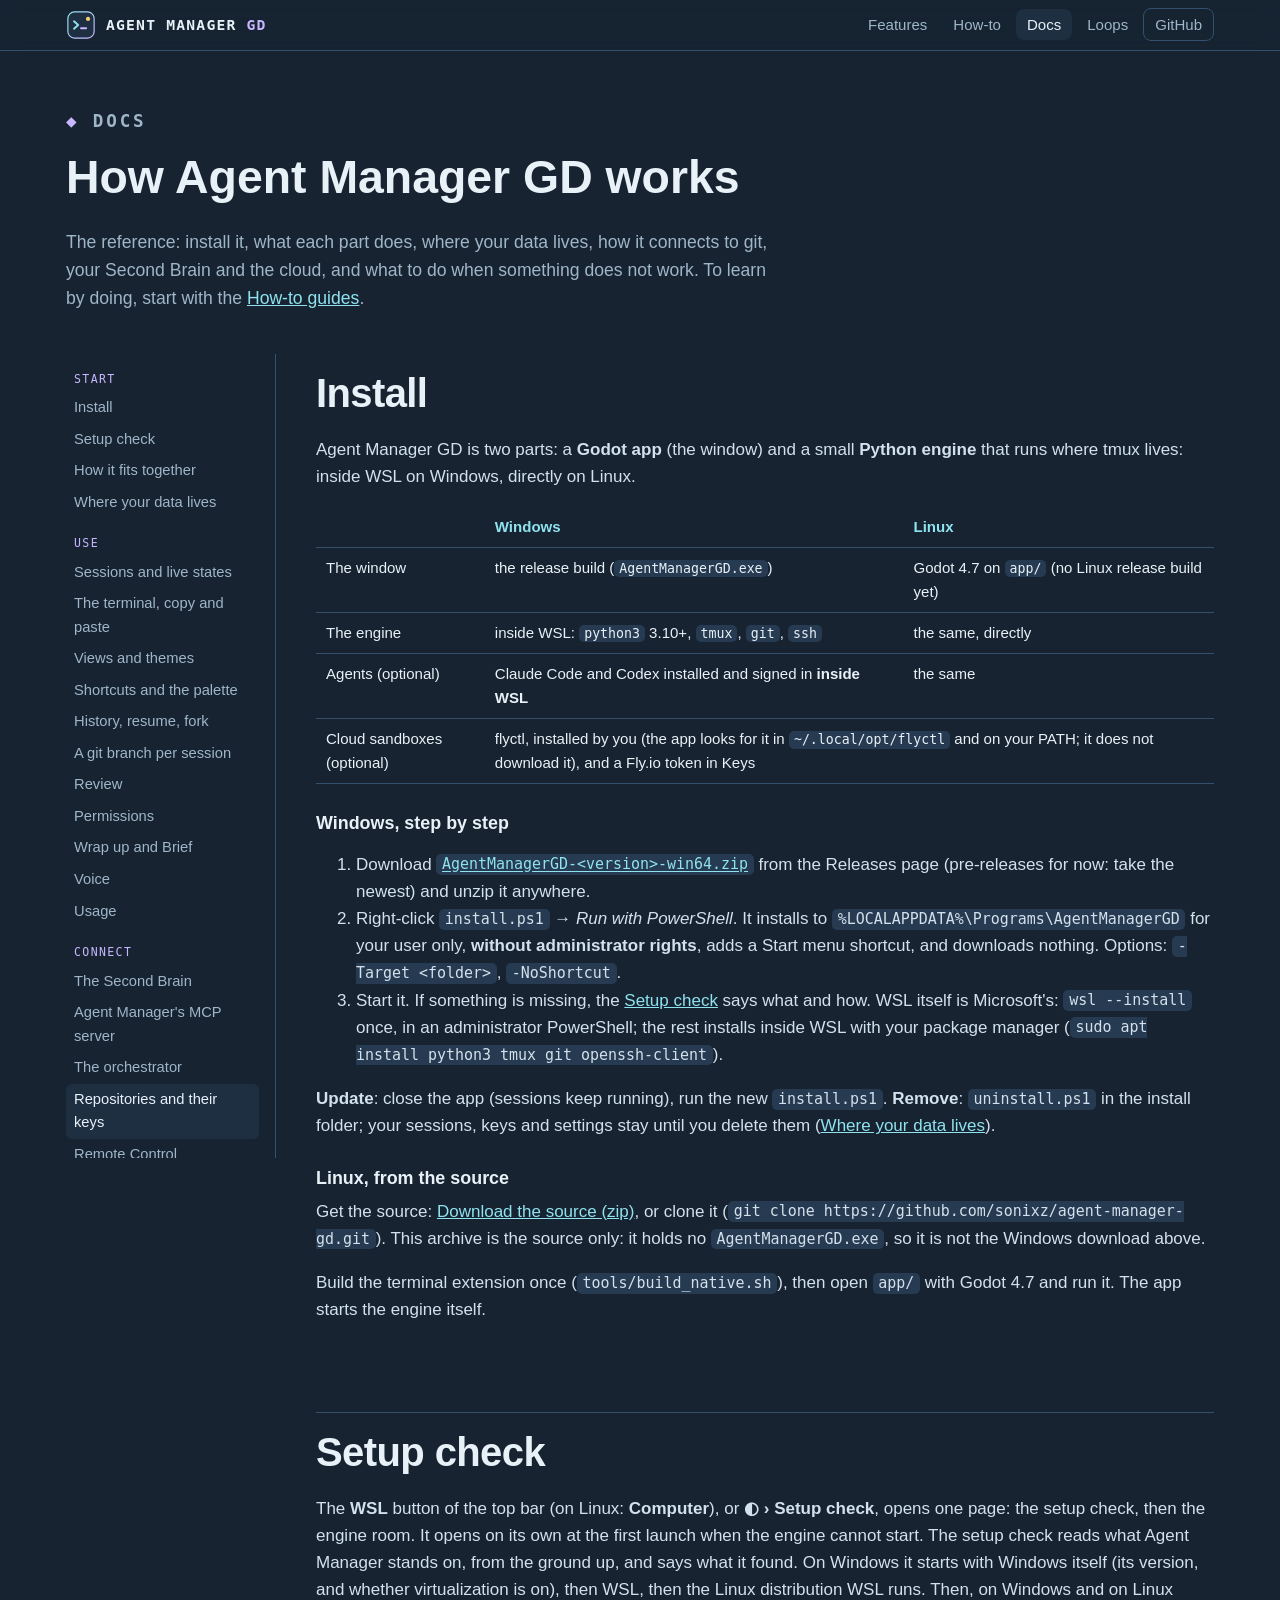
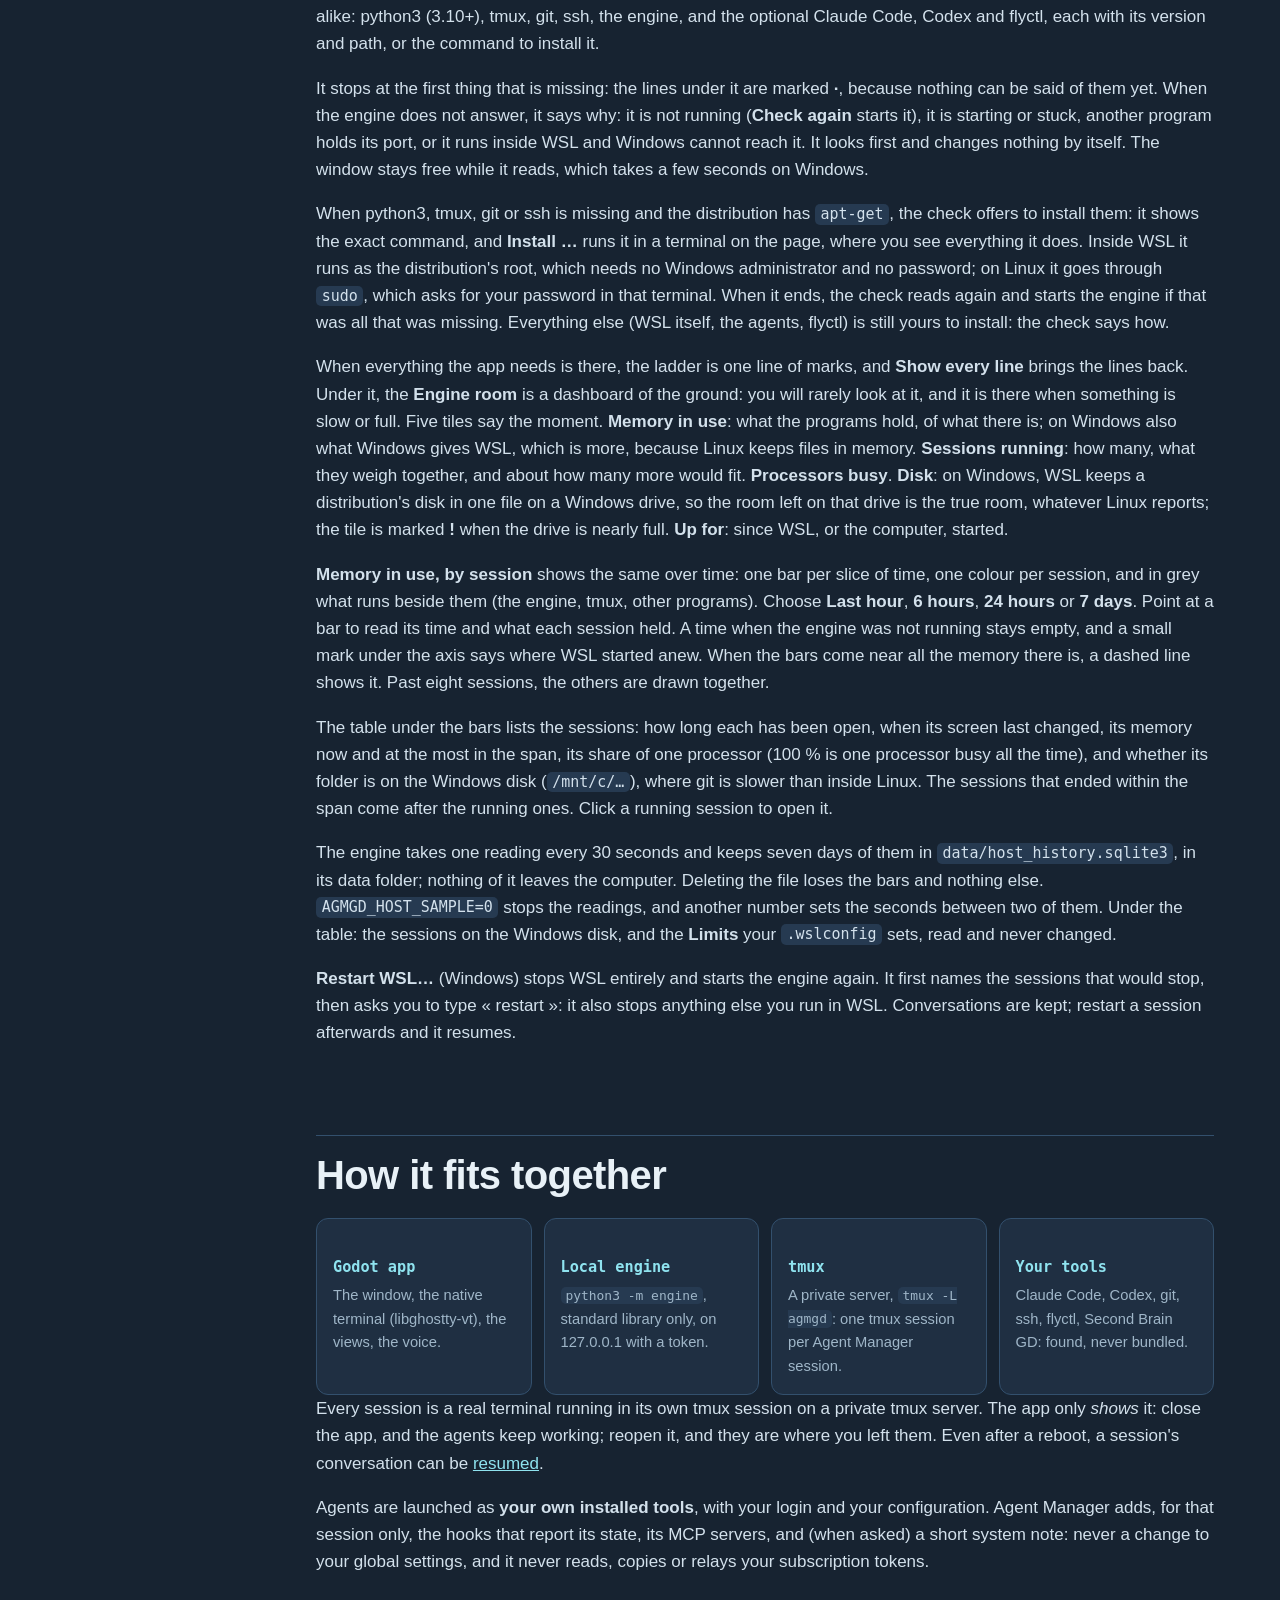
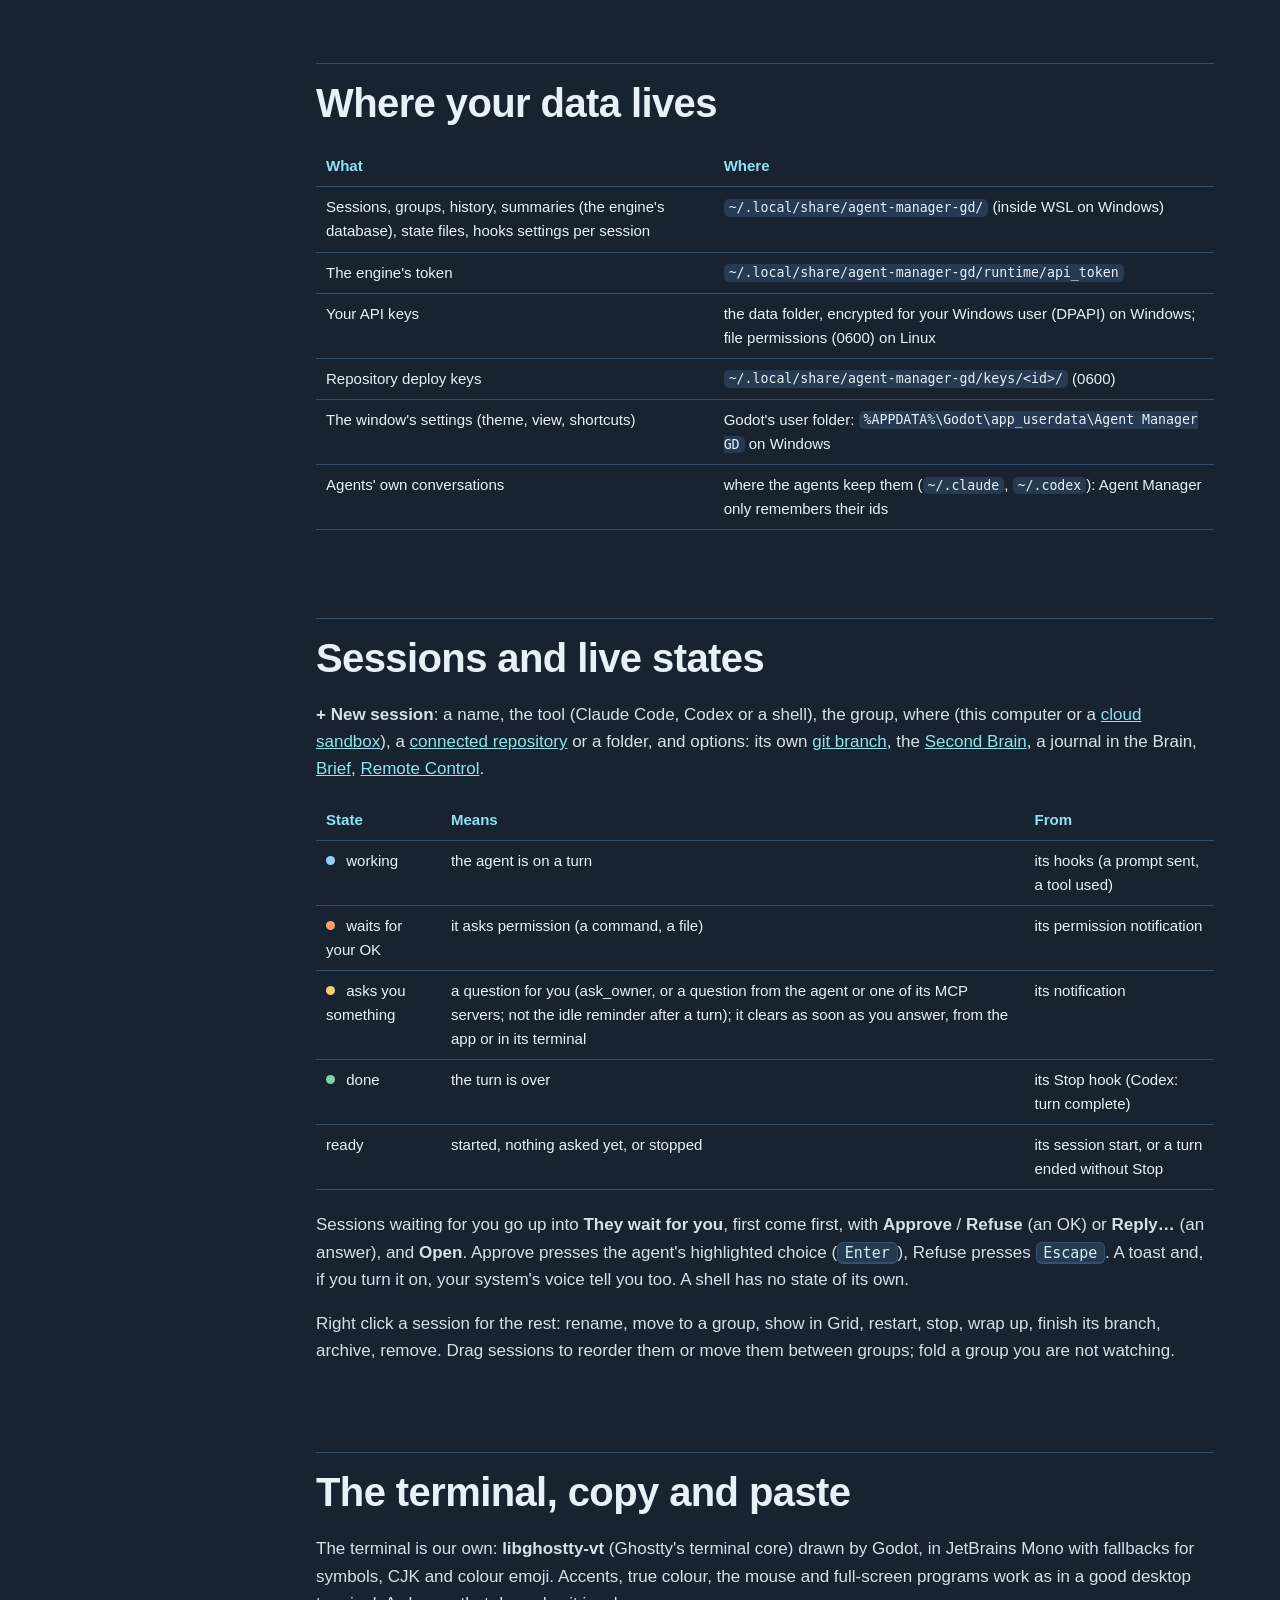
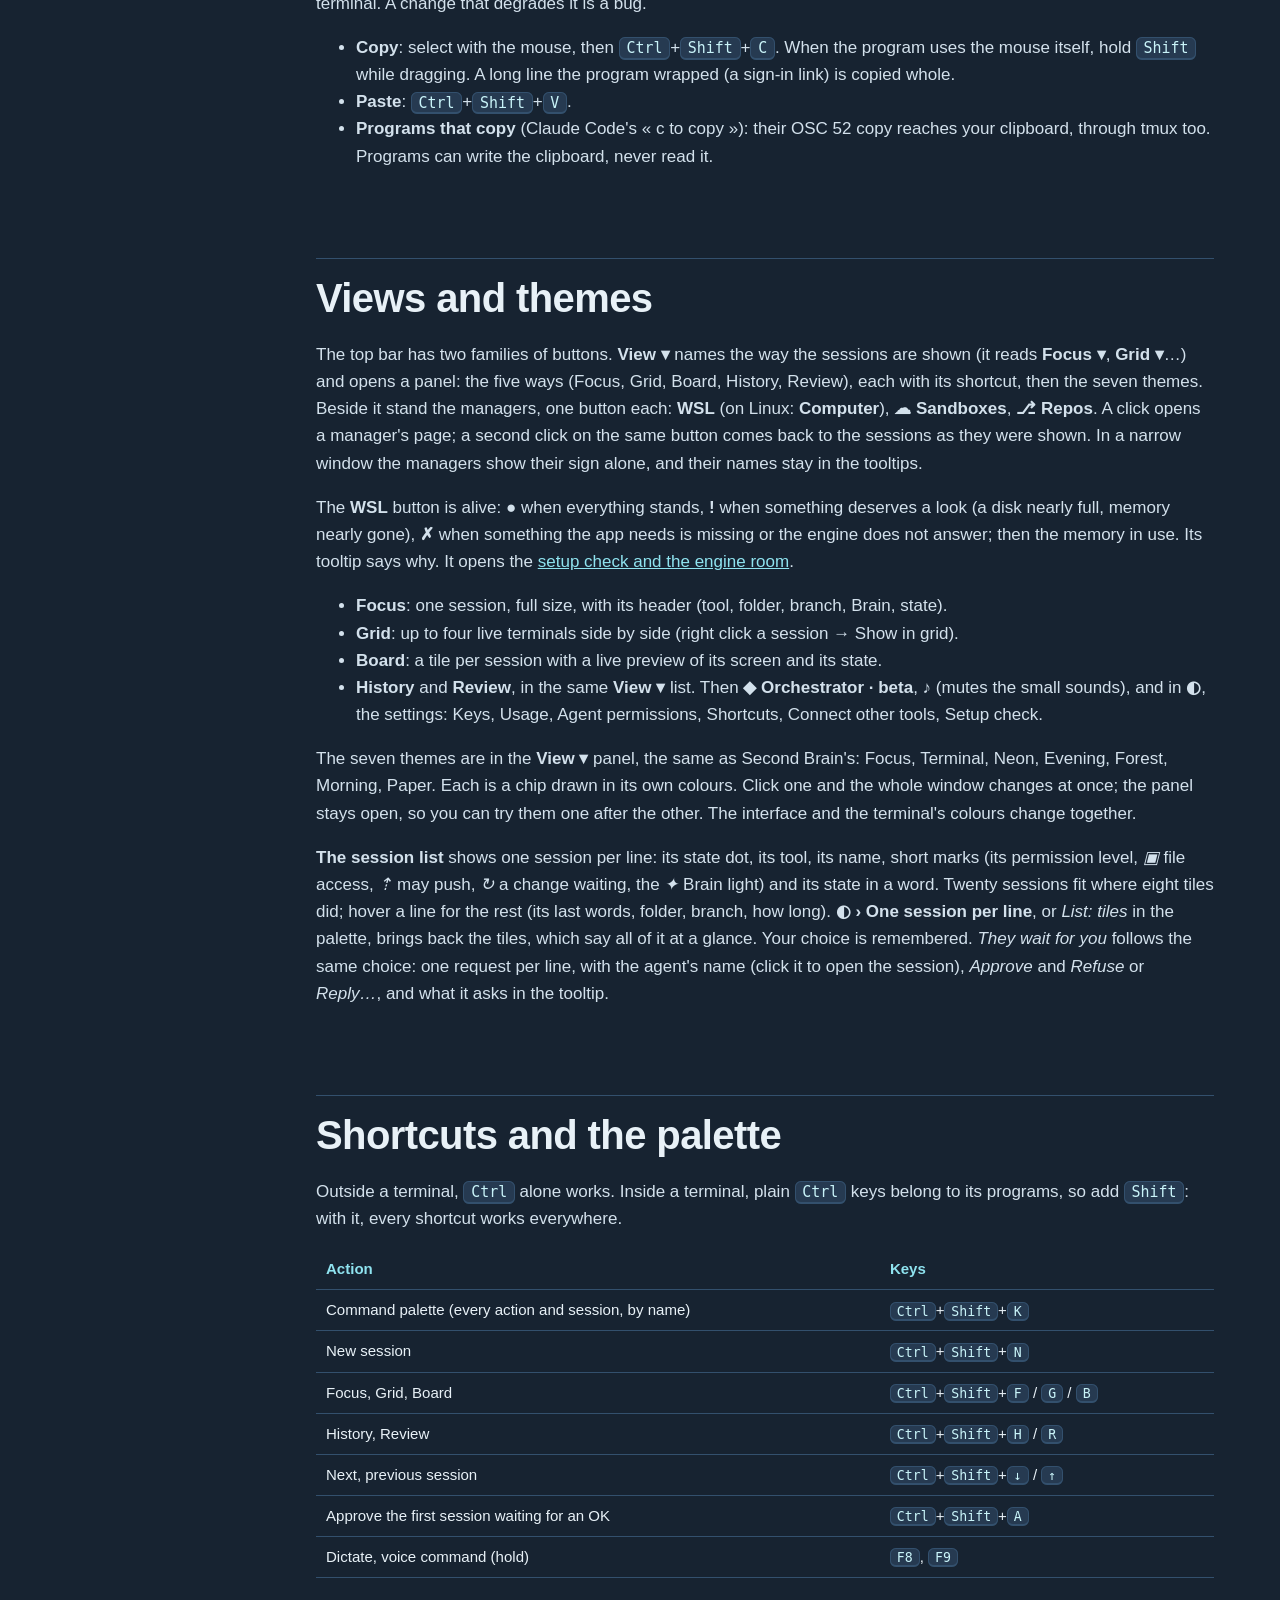
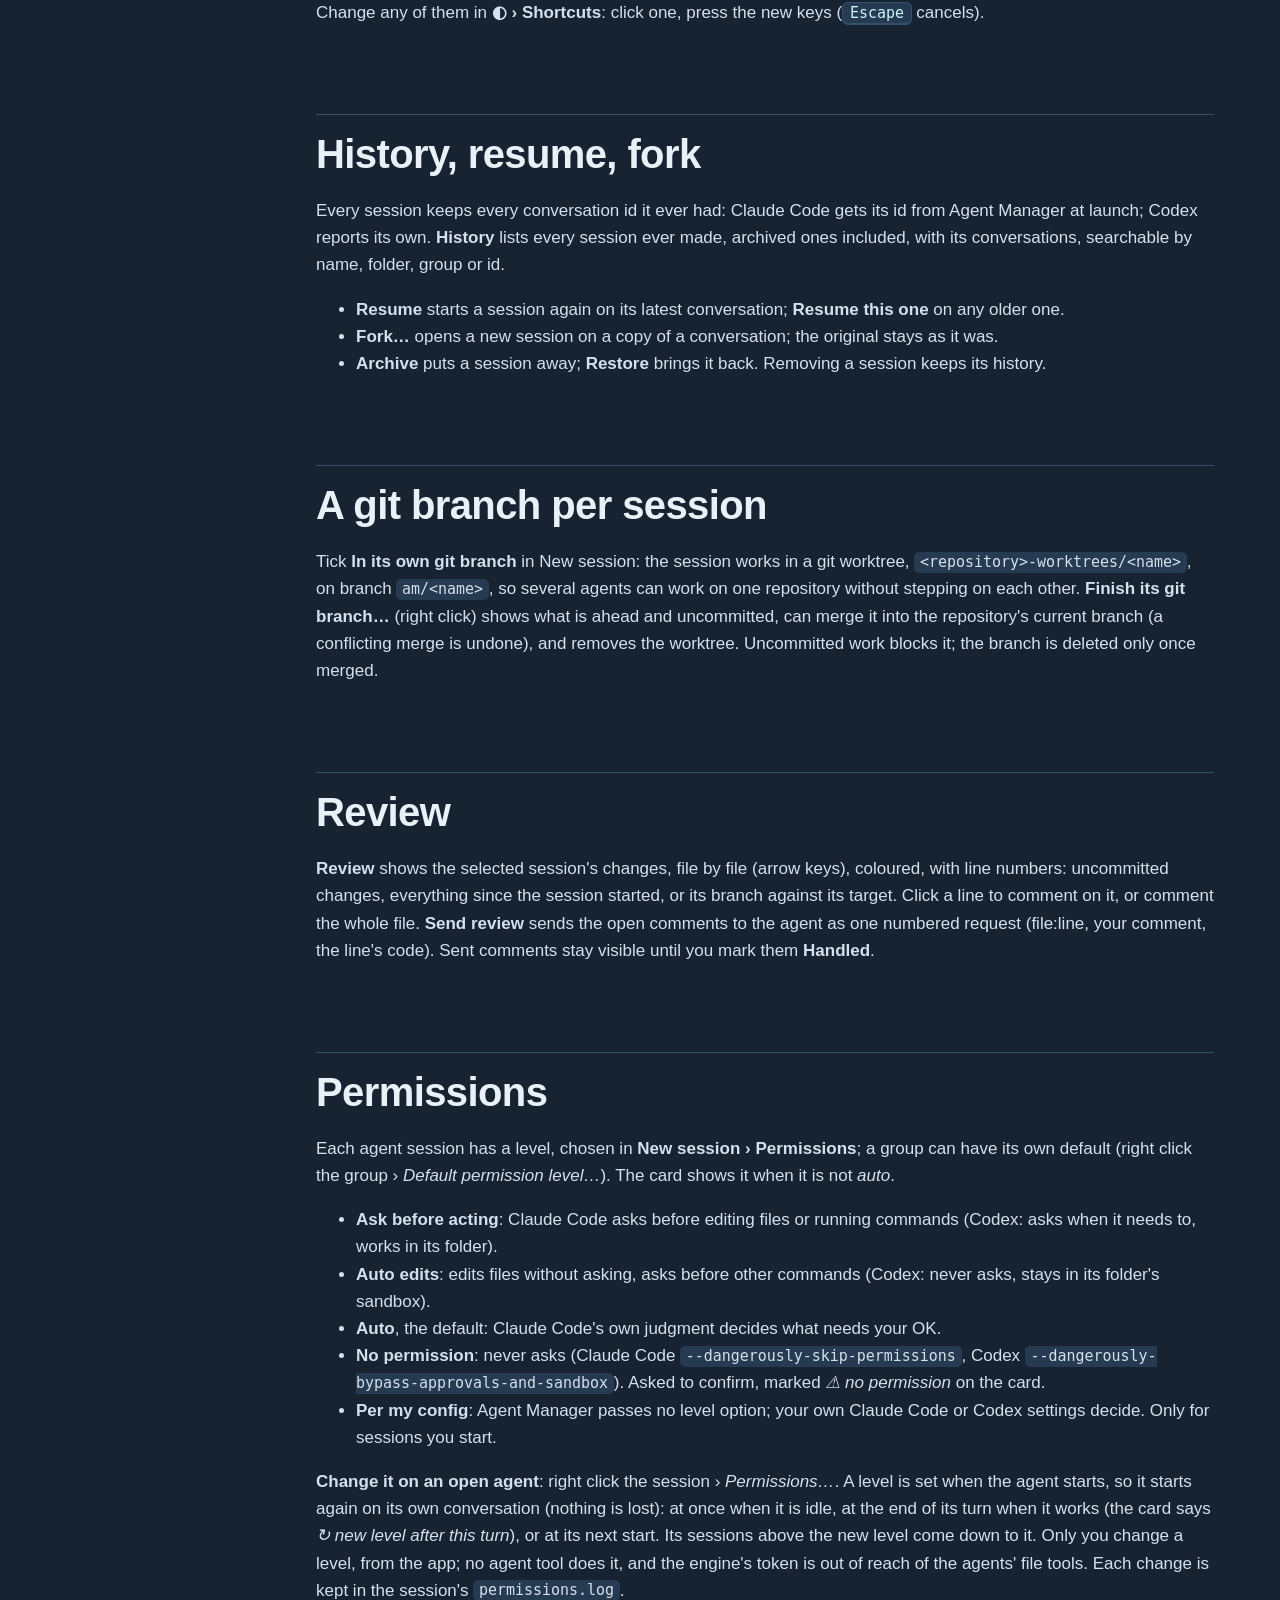
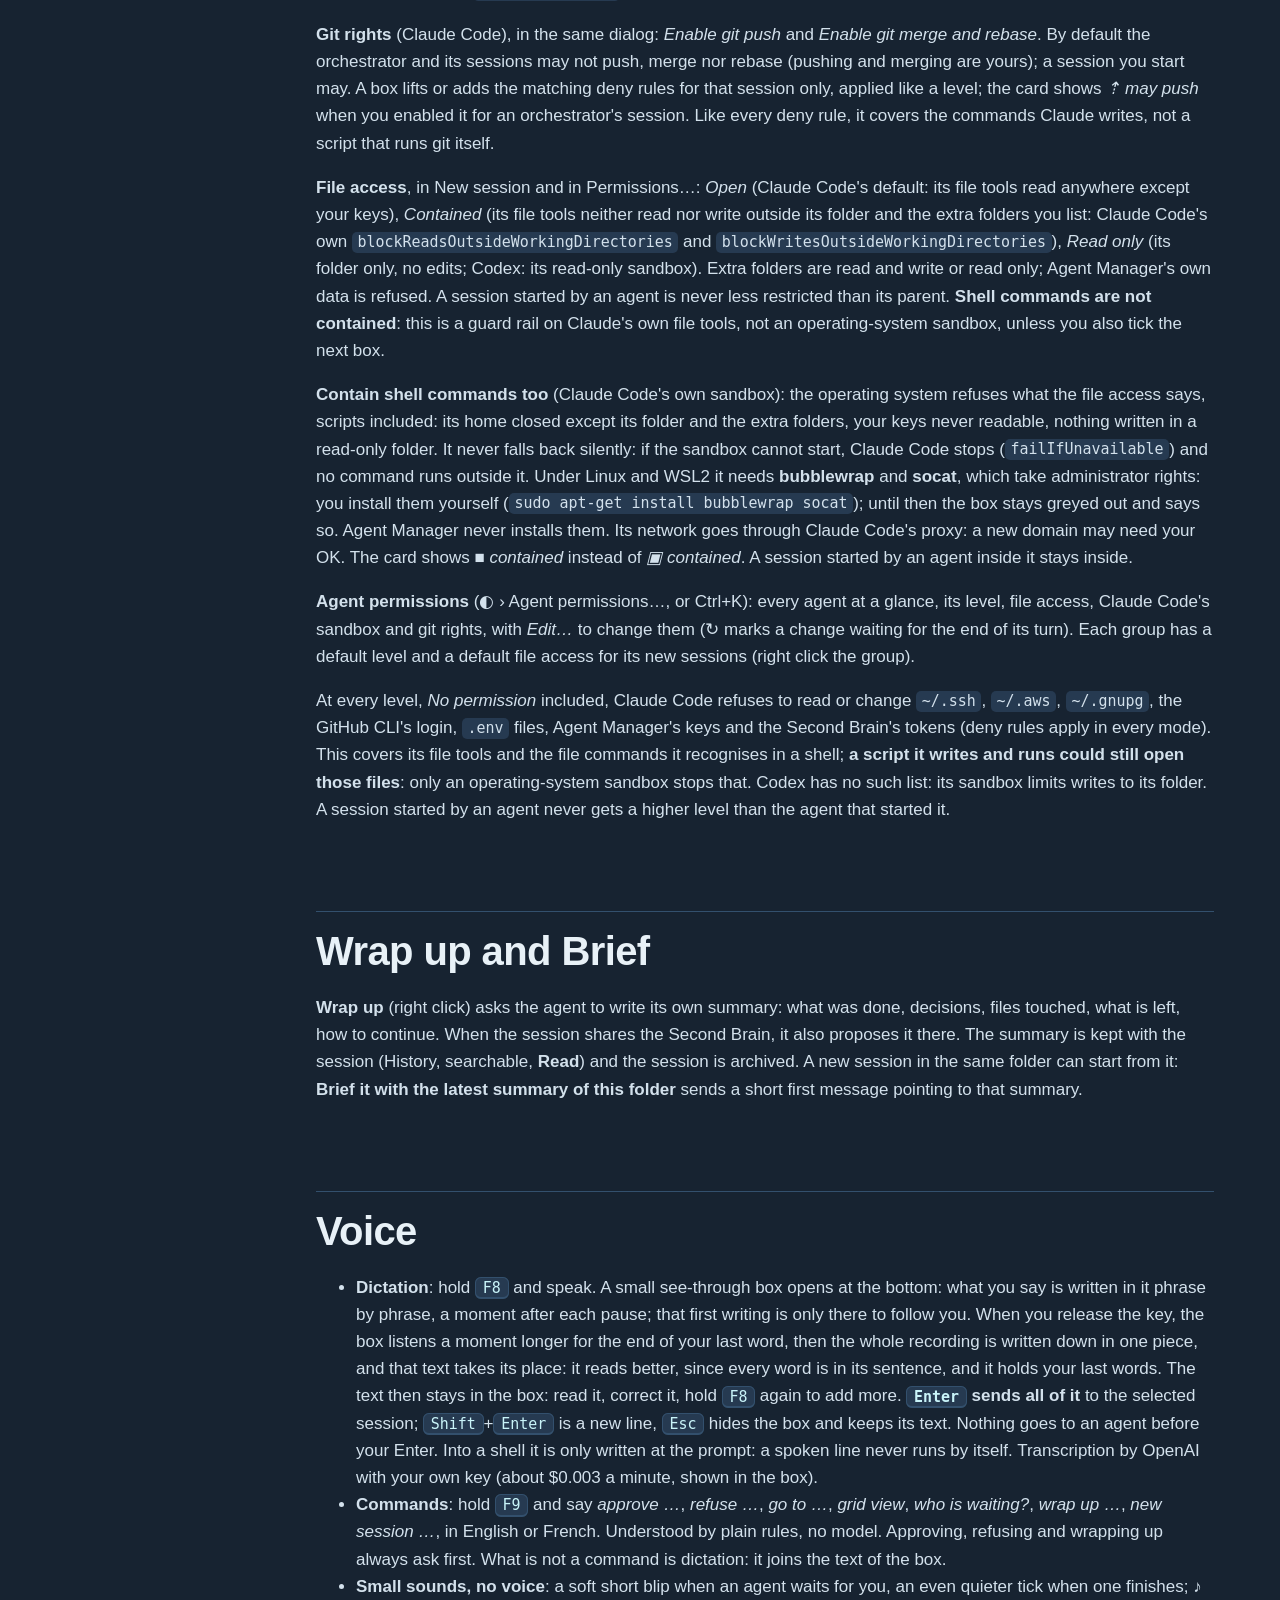
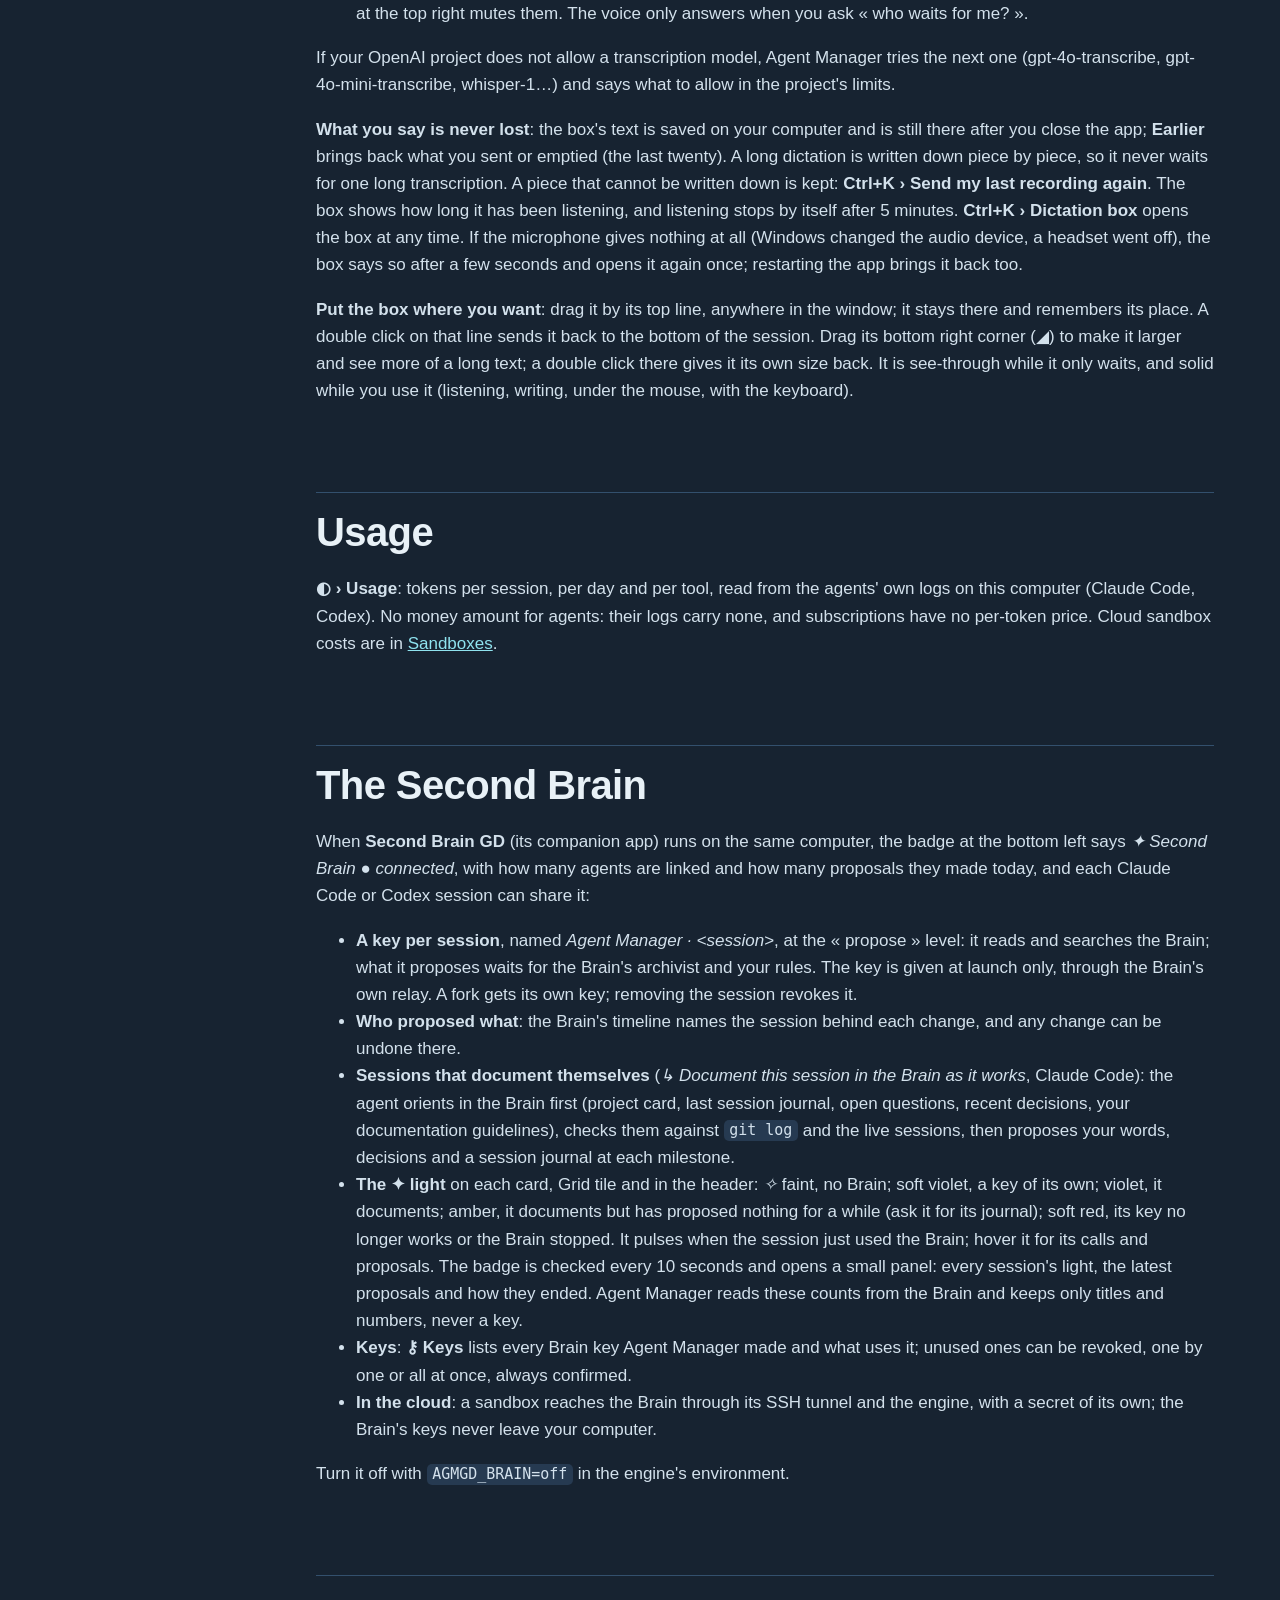
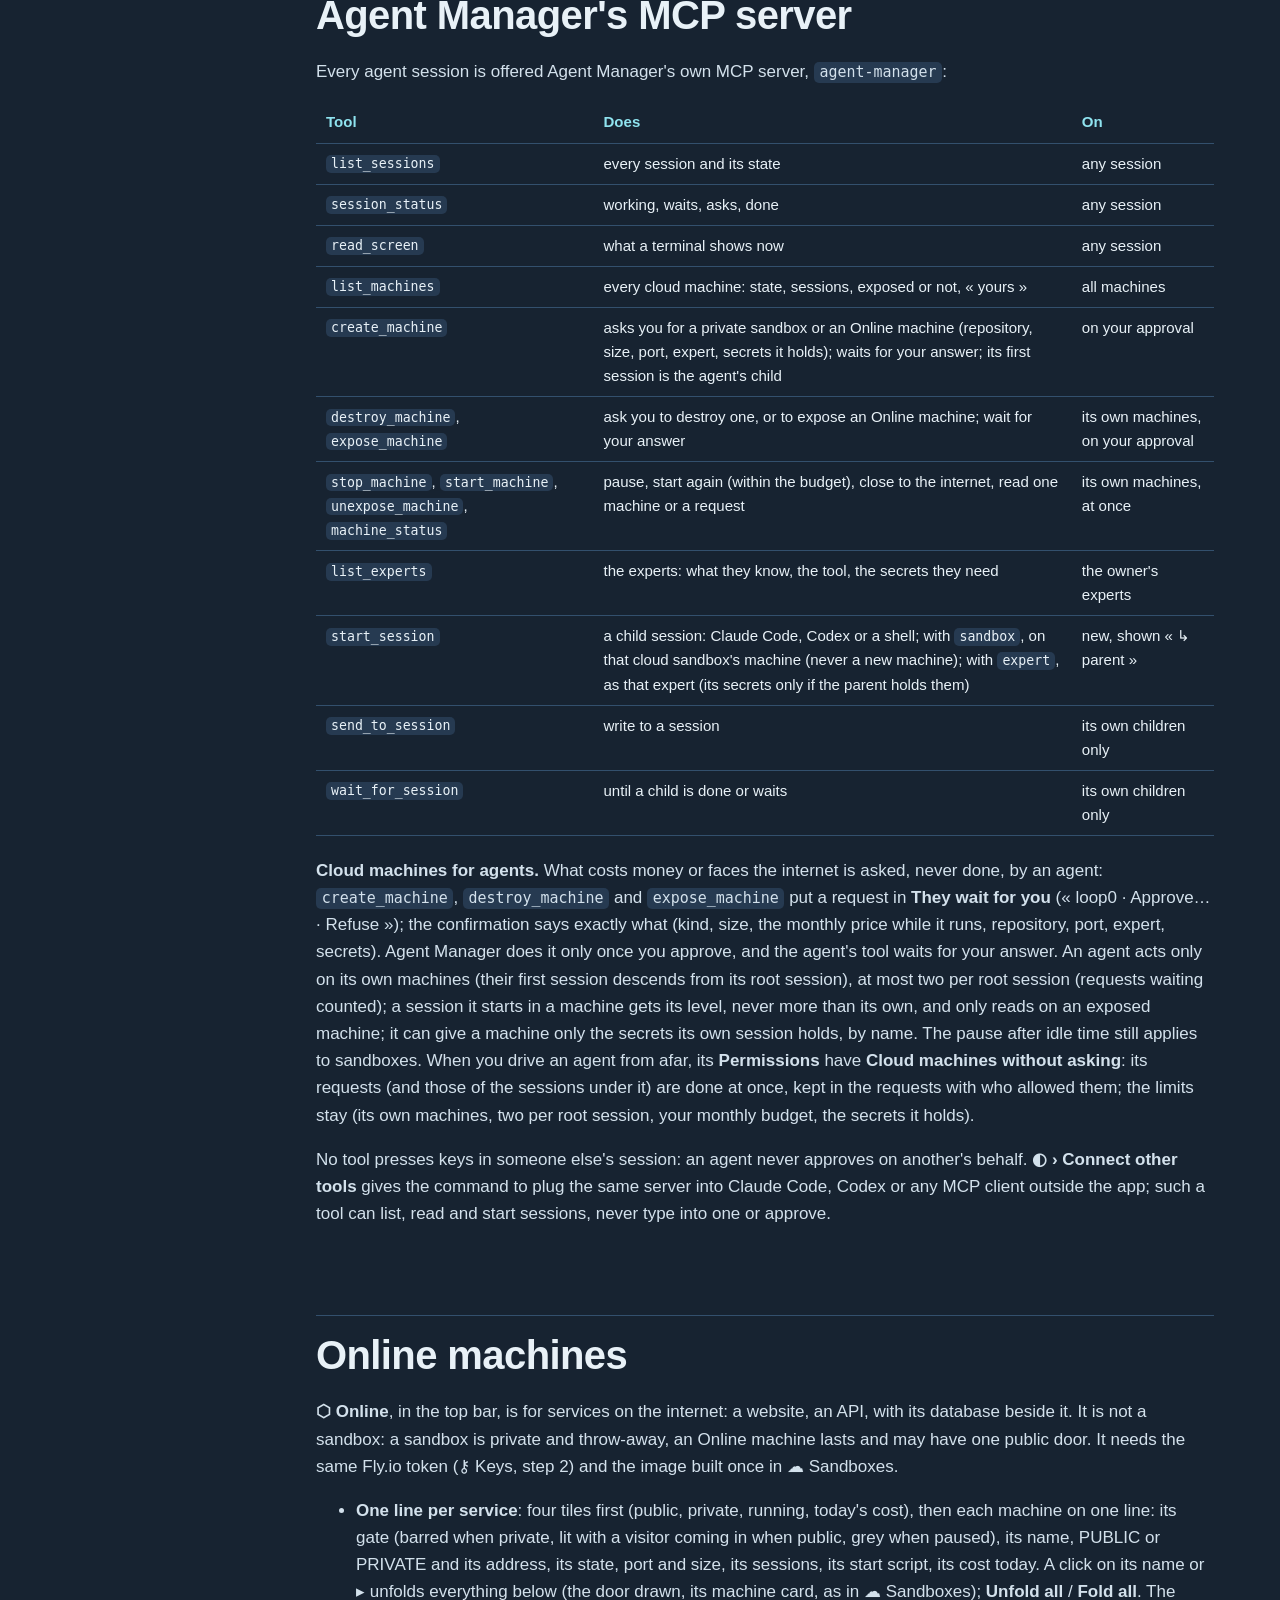
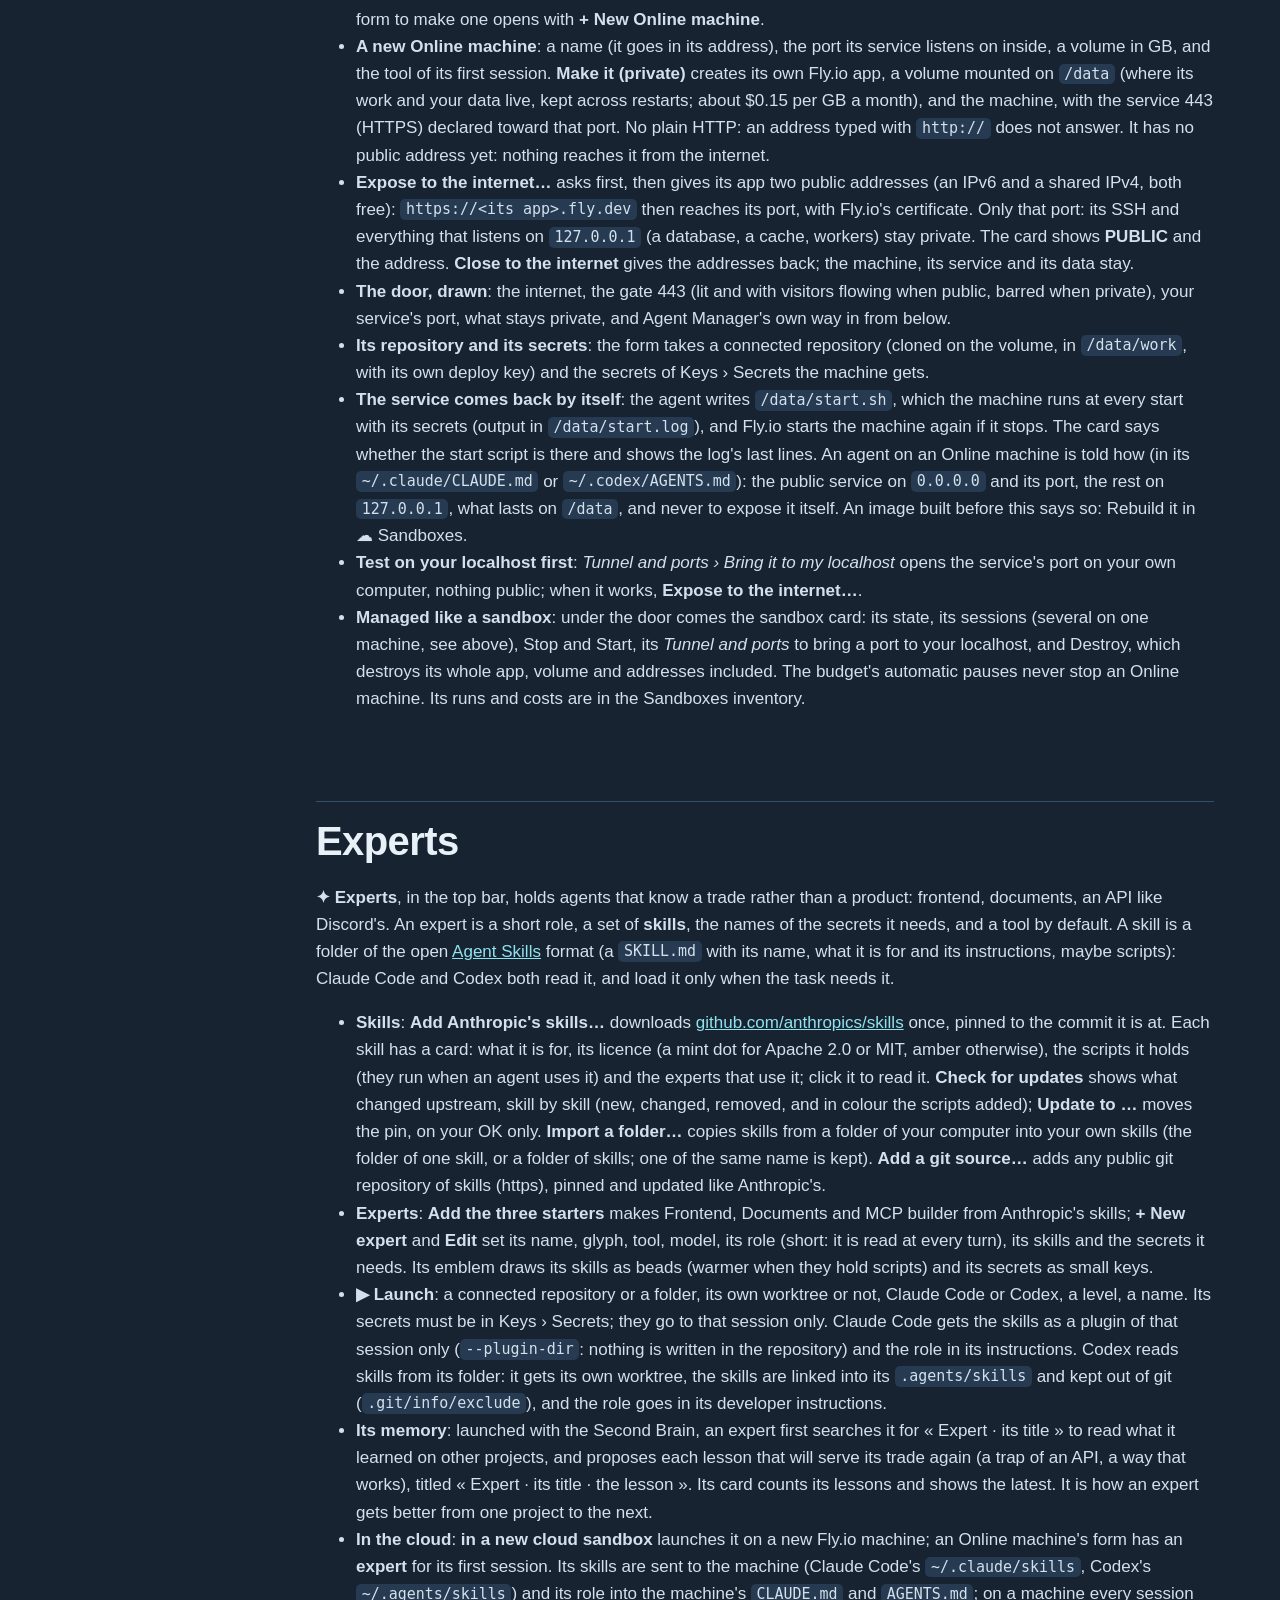
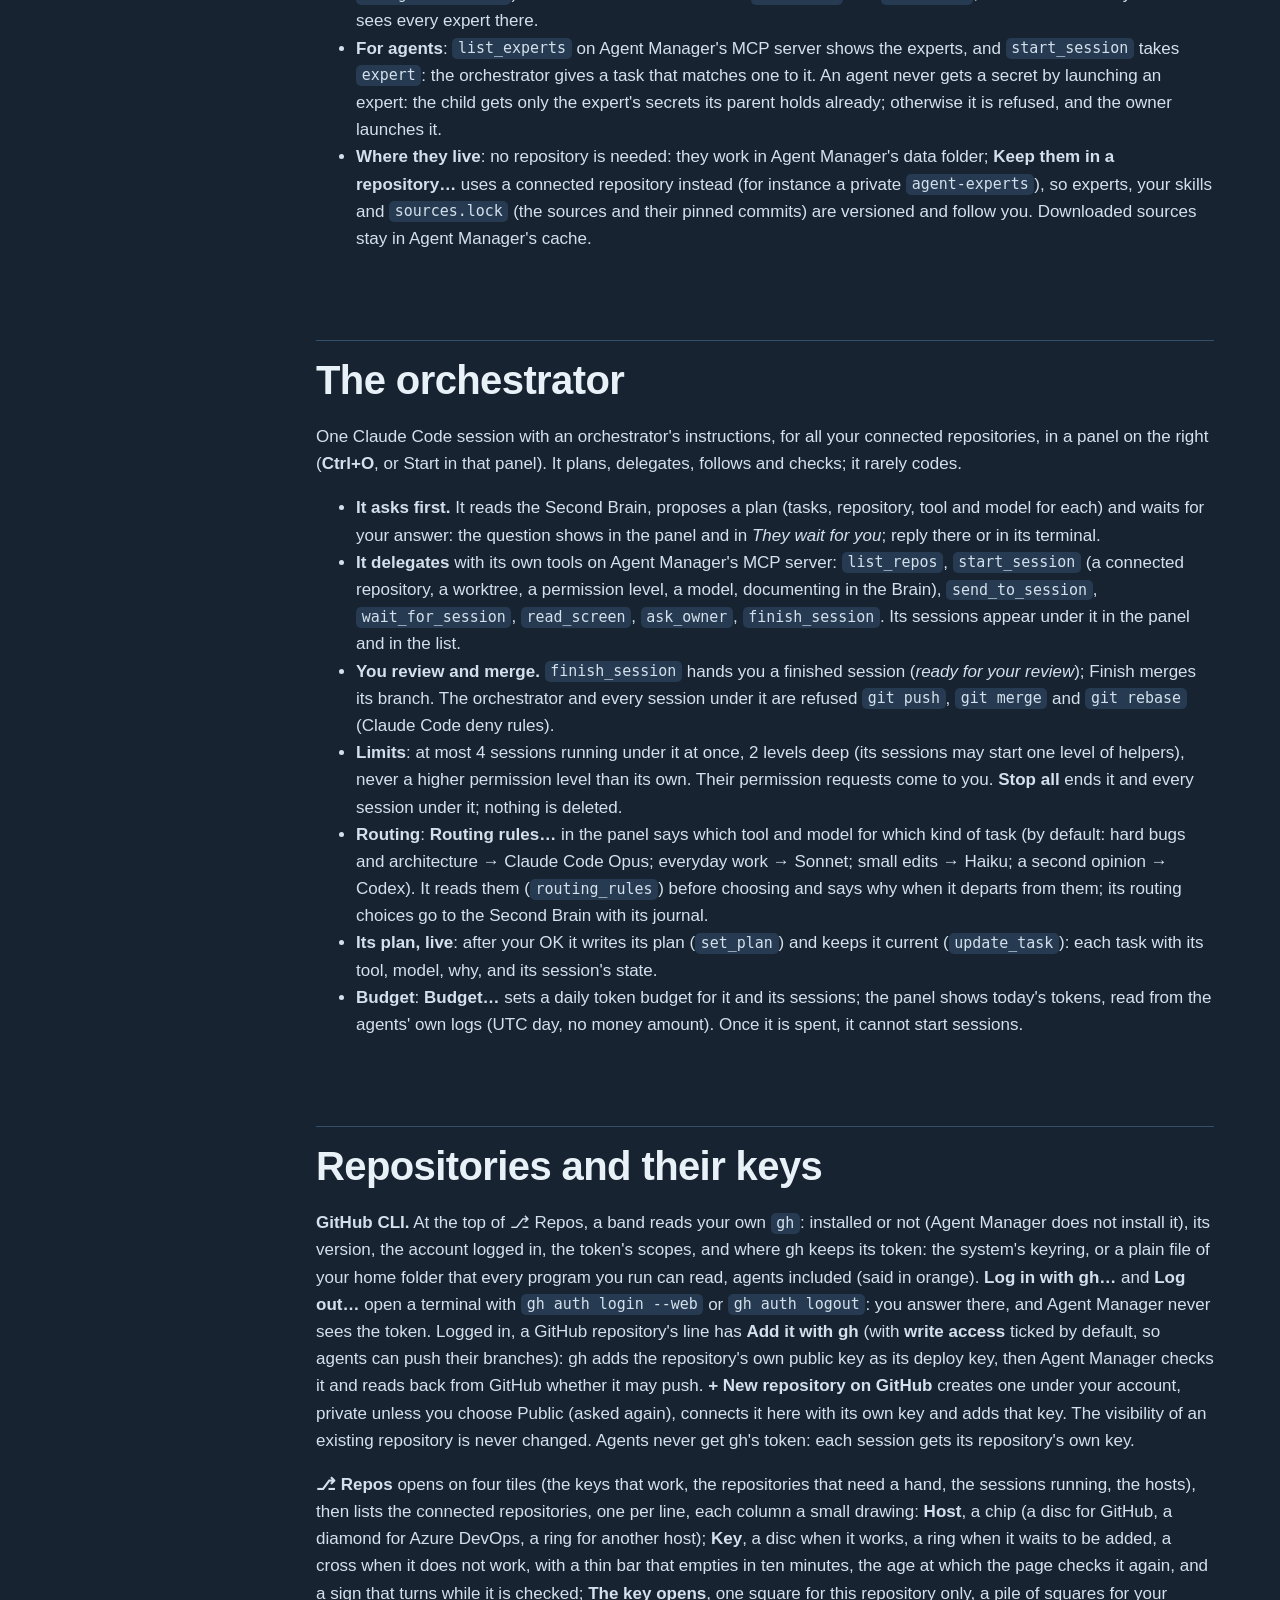
==== public/docs.html @ f04b3be8 "Docs: an Online line unfolds its machine card (wording) Co-Authored-By: Claude Opus 5.5 <noreply@ant" ====
<!doctype html>
<html lang="en">
<head>
  <meta charset="utf-8">
  <meta name="viewport" content="width=device-width, initial-scale=1">
  <title>Agent Manager GD Docs</title>
  <meta name="description" content="Agent Manager GD: every AI coding agent in one control room. Claude Code, Codex and shells in real terminals that never die, live states, an MCP server so agents pilot agents, a git manager with automatic deploy keys, native voice, cloud sandboxes, and your Second Brain in every session.">
  <meta name="theme-color" content="#172331">
  <meta property="og:title" content="Agent Manager GD">
  <meta property="og:description" content="Every coding agent. One control room. Your Second Brain in every session.">
  <meta property="og:image" content="assets/showcase/hero-grid.webp">
  <link rel="icon" href="assets/logo.svg" type="image/svg+xml">
  <link rel="stylesheet" href="css/style.css?v=2026-11-13l">
</head>
<body>
  <a class="skip" href="#main">Skip to content</a>

  <header class="site-header">
    <nav class="nav" aria-label="Main">
      <a class="brand" href="index.html" aria-label="Agent Manager GD, home">
        <img src="assets/logo.svg" alt="" width="30" height="30">
        <span>AGENT MANAGER <b>GD</b></span>
      </a>
      <button class="nav-toggle" type="button" aria-expanded="false" aria-controls="nav-links">
        <span class="sr-only">Menu</span><span aria-hidden="true">☰</span>
      </button>
      <ul id="nav-links" class="nav-links">
        <li><a href="index.html#features">Features</a></li>
        <li><a href="howto.html">How-to</a></li>
        <li><a href="docs.html" aria-current="page">Docs</a></li>
        <li><a href="index.html#loops">Loops</a></li>
        <li><a href="https://github.com/sonixz/agent-manager-gd" class="nav-cta" rel="noopener">GitHub</a></li>
      </ul>
    </nav>
  </header>

  <main id="main">
    <section class="page-head">
      <div class="container">
        <p class="overline">Docs</p>
        <h1>How Agent Manager GD works</h1>
        <p>The reference: install it, what each part does, where your data lives, how it connects to git, your Second
          Brain and the cloud, and what to do when something does not work. To learn by doing, start with the
          <a href="howto.html">How-to guides</a>.</p>
      </div>
    </section>
    <div class="container with-toc">
      <nav class="toc" aria-label="Docs">
        <p class="group">Start</p>
        <a href="#install">Install</a>
        <a href="#setup-check">Setup check</a>
        <a href="#concepts">How it fits together</a>
        <a href="#data">Where your data lives</a>
        <p class="group">Use</p>
        <a href="#states">Sessions and live states</a>
        <a href="#terminal">The terminal, copy and paste</a>
        <a href="#views">Views and themes</a>
        <a href="#shortcuts">Shortcuts and the palette</a>
        <a href="#history">History, resume, fork</a>
        <a href="#worktrees">A git branch per session</a>
        <a href="#review">Review</a>
        <a href="#permissions">Permissions</a>
        <a href="#context">Wrap up and Brief</a>
        <a href="#voice">Voice</a>
        <a href="#usage">Usage</a>
        <p class="group">Connect</p>
        <a href="#brain">The Second Brain</a>
        <a href="#mcp">Agent Manager's MCP server</a>
        <a href="#orchestrator">The orchestrator</a>
        <a href="#repos">Repositories and their keys</a>
        <a href="#remote-control">Remote Control</a>
        <a href="#sandboxes">Cloud sandboxes and costs</a>
        <a href="#online">Online machines</a>
        <a href="#experts">Experts</a>
        <p class="group">Reference</p>
        <a href="#keys">Keys and secrets</a>
        <a href="#api">Local engine and settings</a>
        <a href="#security">Security and privacy</a>
        <a href="#troubleshooting">Troubleshooting</a>
      </nav>

      <article class="doc">
        <h2 id="install">Install</h2>
        <p>Agent Manager GD is two parts: a <b>Godot app</b> (the window) and a small <b>Python engine</b> that runs where
          tmux lives: inside WSL on Windows, directly on Linux.</p>
        <table>
          <tr><th></th><th>Windows</th><th>Linux</th></tr>
          <tr><td>The window</td><td>the release build (<code>AgentManagerGD.exe</code>)</td><td>Godot 4.7 on <code>app/</code> (no Linux release build yet)</td></tr>
          <tr><td>The engine</td><td>inside WSL: <code>python3</code> 3.10+, <code>tmux</code>, <code>git</code>, <code>ssh</code></td><td>the same, directly</td></tr>
          <tr><td>Agents (optional)</td><td>Claude Code and Codex installed and signed in <b>inside WSL</b></td><td>the same</td></tr>
          <tr><td>Cloud sandboxes (optional)</td><td colspan="2">flyctl, installed by you (the app looks for it in <code>~/.local/opt/flyctl</code> and on your PATH; it does not download it), and a Fly.io token in Keys</td></tr>
        </table>
        <h3>Windows, step by step</h3>
        <ol>
          <li>Download <a href="https://github.com/sonixz/agent-manager-gd/releases" rel="noopener"><code>AgentManagerGD-&lt;version&gt;-win64.zip</code></a> from the
            Releases page (pre-releases for now: take the newest) and unzip it anywhere.</li>
          <li>Right-click <code>install.ps1</code> → <i>Run with PowerShell</i>. It installs to
            <code>%LOCALAPPDATA%\Programs\AgentManagerGD</code> for your user only, <b>without administrator rights</b>,
            adds a Start menu shortcut, and downloads nothing. Options: <code>-Target &lt;folder&gt;</code>,
            <code>-NoShortcut</code>.</li>
          <li>Start it. If something is missing, the <a href="#setup-check">Setup check</a> says what and how. WSL itself
            is Microsoft's: <code>wsl --install</code> once, in an administrator PowerShell; the rest installs inside WSL
            with your package manager (<code>sudo apt install python3 tmux git openssh-client</code>).</li>
        </ol>
        <p><b>Update</b>: close the app (sessions keep running), run the new <code>install.ps1</code>. <b>Remove</b>:
          <code>uninstall.ps1</code> in the install folder; your sessions, keys and settings stay until you delete them
          (<a href="#data">Where your data lives</a>).</p>
        <h3>Linux, from the source</h3>
        <p>Get the source:
          <a href="https://github.com/sonixz/agent-manager-gd/archive/refs/heads/main.zip" rel="noopener">Download the source (zip)</a>,
          or clone it (<code>git clone https://github.com/sonixz/agent-manager-gd.git</code>). This archive is the
          source only: it holds no <code>AgentManagerGD.exe</code>, so it is not the Windows download above.</p>
        <p>Build the terminal extension once (<code>tools/build_native.sh</code>), then open <code>app/</code> with
          Godot 4.7 and run it. The app starts the engine itself.</p>

        <h2 id="setup-check">Setup check</h2>
        <p>The <b>WSL</b> button of the top bar (on Linux: <b>Computer</b>), or <b>◐ › Setup check</b>, opens one
          page: the setup check, then the engine room. It opens on its own at the first launch when the engine
          cannot start. The setup check reads what Agent Manager stands on, from the ground up, and says what it found. On Windows it starts with Windows itself (its
          version, and whether virtualization is on), then WSL, then the Linux distribution WSL runs. Then, on Windows
          and on Linux alike: python3 (3.10+), tmux, git, ssh, the engine, and the optional Claude Code, Codex and
          flyctl, each with its version and path, or the command to install it.</p>
        <p>It stops at the first thing that is missing: the lines under it are marked <b>·</b>, because nothing can be
          said of them yet. When the engine does not answer, it says why: it is not running (<b>Check again</b> starts
          it), it is starting or stuck, another program holds its port, or it runs inside WSL and Windows cannot reach
          it. It looks first and changes nothing by itself. The window stays free while it reads, which takes a few
          seconds on Windows.</p>
        <p>When python3, tmux, git or ssh is missing and the distribution has <code>apt-get</code>, the check offers
          to install them: it shows the exact command, and <b>Install …</b> runs it in a terminal on the page, where
          you see everything it does. Inside WSL it runs as the distribution's root, which needs no Windows
          administrator and no password; on Linux it goes through <code>sudo</code>, which asks for your password in
          that terminal. When it ends, the check reads again and starts the engine if that was all that was missing.
          Everything else (WSL itself, the agents, flyctl) is still yours to install: the check says how.</p>
        <p>When everything the app needs is there, the ladder is one line of marks, and <b>Show every line</b>
          brings the lines back. Under it, the <b>Engine room</b> is a dashboard of the ground: you will rarely look
          at it, and it is there when something is slow or full. Five tiles say the moment. <b>Memory in use</b>:
          what the programs hold, of what there is; on Windows also what Windows gives WSL, which is more, because
          Linux keeps files in memory. <b>Sessions running</b>: how many, what they weigh together, and about how
          many more would fit. <b>Processors busy</b>. <b>Disk</b>: on Windows, WSL keeps a distribution's disk in one
          file on a Windows drive, so the room left on that drive is the true room, whatever Linux reports; the tile
          is marked <b>!</b> when the drive is nearly full. <b>Up for</b>: since WSL, or the computer, started.</p>
        <p><b>Memory in use, by session</b> shows the same over time: one bar per slice of time, one colour per
          session, and in grey what runs beside them (the engine, tmux, other programs). Choose <b>Last hour</b>,
          <b>6 hours</b>, <b>24 hours</b> or <b>7 days</b>. Point at a bar to read its time and what each session
          held. A time when the engine was not running stays empty, and a small mark under the axis says where WSL
          started anew. When the bars come near all the memory there is, a dashed line shows it. Past eight sessions,
          the others are drawn together.</p>
        <p>The table under the bars lists the sessions: how long each has been open, when its screen last changed,
          its memory now and at the most in the span, its share of one processor (100 % is one processor busy all
          the time), and whether its folder is on the Windows disk (<code>/mnt/c/…</code>), where git is slower than
          inside Linux. The sessions that ended within the span come after the running ones. Click a running
          session to open it.</p>
        <p>The engine takes one reading every 30 seconds and keeps seven days of them in
          <code>data/host_history.sqlite3</code>, in its data folder; nothing of it leaves the computer. Deleting the
          file loses the bars and nothing else. <code>AGMGD_HOST_SAMPLE=0</code> stops the readings, and another
          number sets the seconds between two of them. Under the table: the sessions on the Windows disk, and the
          <b>Limits</b> your <code>.wslconfig</code> sets, read and never changed.</p>
        <p><b>Restart WSL…</b> (Windows) stops WSL entirely and starts the engine again. It first names the sessions
          that would stop, then asks you to type « restart »: it also stops anything else you run in WSL. Conversations
          are kept; restart a session afterwards and it resumes.</p>

        <h2 id="concepts">How it fits together</h2>
        <div class="arch">
          <div class="box"><h3>Godot app</h3><p>The window, the native terminal (libghostty-vt), the views, the voice.</p></div>
          <div class="box"><h3>Local engine</h3><p><code>python3 -m engine</code>, standard library only, on 127.0.0.1 with a token.</p></div>
          <div class="box"><h3>tmux</h3><p>A private server, <code>tmux -L agmgd</code>: one tmux session per Agent Manager session.</p></div>
          <div class="box"><h3>Your tools</h3><p>Claude Code, Codex, git, ssh, flyctl, Second Brain GD: found, never bundled.</p></div>
        </div>
        <p>Every session is a real terminal running in its own tmux session on a private tmux server. The app only
          <i>shows</i> it: close the app, and the agents keep working; reopen it, and they are where you left them. Even
          after a reboot, a session's conversation can be <a href="#history">resumed</a>.</p>
        <p>Agents are launched as <b>your own installed tools</b>, with your login and your configuration. Agent
          Manager adds, for that session only, the hooks that report its state, its MCP servers, and (when asked) a
          short system note: never a change to your global settings, and it never reads, copies or relays your
          subscription tokens.</p>

        <h2 id="data">Where your data lives</h2>
        <table>
          <tr><th>What</th><th>Where</th></tr>
          <tr><td>Sessions, groups, history, summaries (the engine's database), state files, hooks settings per session</td><td><code>~/.local/share/agent-manager-gd/</code> (inside WSL on Windows)</td></tr>
          <tr><td>The engine's token</td><td><code>~/.local/share/agent-manager-gd/runtime/api_token</code></td></tr>
          <tr><td>Your API keys</td><td>the data folder, encrypted for your Windows user (DPAPI) on Windows; file permissions (0600) on Linux</td></tr>
          <tr><td>Repository deploy keys</td><td><code>~/.local/share/agent-manager-gd/keys/&lt;id&gt;/</code> (0600)</td></tr>
          <tr><td>The window's settings (theme, view, shortcuts)</td><td>Godot's user folder: <code>%APPDATA%\Godot\app_userdata\Agent Manager GD</code> on Windows</td></tr>
          <tr><td>Agents' own conversations</td><td>where the agents keep them (<code>~/.claude</code>, <code>~/.codex</code>): Agent Manager only remembers their ids</td></tr>
        </table>

        <h2 id="states">Sessions and live states</h2>
        <p><b>+ New session</b>: a name, the tool (Claude Code, Codex or a shell), the group, where (this computer or a
          <a href="#sandboxes">cloud sandbox</a>), a <a href="#repos">connected repository</a> or a folder, and options:
          its own <a href="#worktrees">git branch</a>, the <a href="#brain">Second Brain</a>, a journal in the Brain,
          <a href="#context">Brief</a>, <a href="#remote-control">Remote Control</a>.</p>
        <table>
          <tr><th>State</th><th>Means</th><th>From</th></tr>
          <tr><td><span class="light working"></span> working</td><td>the agent is on a turn</td><td>its hooks (a prompt sent, a tool used)</td></tr>
          <tr><td><span class="light ok"></span> waits for your OK</td><td>it asks permission (a command, a file)</td><td>its permission notification</td></tr>
          <tr><td><span class="light asks"></span> asks you something</td><td>a question for you (ask_owner, or a question from the agent or one of its MCP servers; not the idle reminder after a turn); it clears as soon as you answer, from the app or in its terminal</td><td>its notification</td></tr>
          <tr><td><span class="light done"></span> done</td><td>the turn is over</td><td>its Stop hook (Codex: turn complete)</td></tr>
          <tr><td>ready</td><td>started, nothing asked yet, or stopped</td><td>its session start, or a turn ended without Stop</td></tr>
        </table>
        <p>Sessions waiting for you go up into <b>They wait for you</b>, first come first, with <b>Approve</b> /
          <b>Refuse</b> (an OK) or <b>Reply…</b> (an answer), and <b>Open</b>. Approve presses the agent's highlighted
          choice (<kbd>Enter</kbd>), Refuse presses <kbd>Escape</kbd>. A toast and, if you turn it on, your system's
          voice tell you too. A shell has no state of its own.</p>
        <p>Right click a session for the rest: rename, move to a group, show in Grid, restart, stop, wrap up, finish its
          branch, archive, remove. Drag sessions to reorder them or move them between groups; fold a group you are not
          watching.</p>

        <h2 id="terminal">The terminal, copy and paste</h2>
        <p>The terminal is our own: <b>libghostty-vt</b> (Ghostty's terminal core) drawn by Godot, in JetBrains Mono with
          fallbacks for symbols, CJK and colour emoji. Accents, true colour, the mouse and full-screen programs work as in
          a good desktop terminal. A change that degrades it is a bug.</p>
        <ul>
          <li><b>Copy</b>: select with the mouse, then <kbd>Ctrl</kbd>+<kbd>Shift</kbd>+<kbd>C</kbd>. When the program
            uses the mouse itself, hold <kbd>Shift</kbd> while dragging. A long line the program wrapped (a sign-in link)
            is copied whole.</li>
          <li><b>Paste</b>: <kbd>Ctrl</kbd>+<kbd>Shift</kbd>+<kbd>V</kbd>.</li>
          <li><b>Programs that copy</b> (Claude Code's « c to copy »): their OSC 52 copy reaches your clipboard, through
            tmux too. Programs can write the clipboard, never read it.</li>
        </ul>

        <h2 id="views">Views and themes</h2>
        <p>The top bar has two families of buttons. <b>View ▾</b> names the way the sessions are shown (it reads
          <b>Focus ▾</b>, <b>Grid ▾</b>…) and opens a panel: the five ways (Focus, Grid, Board, History, Review), each
          with its shortcut, then the seven themes. Beside it stand the managers, one button each: <b>WSL</b> (on Linux:
          <b>Computer</b>), <b>☁ Sandboxes</b>, <b>⎇ Repos</b>. A click opens a manager's page; a second click on the
          same button comes back to the sessions as they were shown. In a narrow window the managers show their sign
          alone, and their names stay in the tooltips.</p>
        <p>The <b>WSL</b> button is alive: <b>●</b> when everything stands, <b>!</b> when something deserves a look (a
          disk nearly full, memory nearly gone), <b>✗</b> when something the app needs is missing or the engine does
          not answer; then the memory in use. Its tooltip says why. It opens the
          <a href="#setup-check">setup check and the engine room</a>.</p>
        <ul>
          <li><b>Focus</b>: one session, full size, with its header (tool, folder, branch, Brain, state).</li>
          <li><b>Grid</b>: up to four live terminals side by side (right click a session → Show in grid).</li>
          <li><b>Board</b>: a tile per session with a live preview of its screen and its state.</li>
          <li><b>History</b> and <b>Review</b>, in the same <b>View ▾</b> list. Then <b>◆ Orchestrator · beta</b>,
            <b>♪</b> (mutes the small sounds), and in <b>◐</b>, the settings: Keys, Usage, Agent permissions,
            Shortcuts, Connect other tools, Setup check.</li>
        </ul>
        <p>The seven themes are in the <b>View ▾</b> panel, the same as Second Brain's: Focus, Terminal, Neon, Evening, Forest,
          Morning, Paper. Each
          is a chip drawn in its own colours. Click one and the whole window changes at once; the panel stays open,
          so you can try them one after the other. The interface and the terminal's colours change together.</p>
        <p><b>The session list</b> shows one session per line: its state dot, its tool, its name, short marks (its
          permission level, <i>▣</i> file access, <i>⇡</i> may push, <i>↻</i> a change waiting, the <i>✦</i> Brain light)
          and its state in a word. Twenty sessions fit where eight tiles did; hover a line for the rest (its last words,
          folder, branch, how long). <b>◐ › One session per line</b>, or <i>List: tiles</i> in the palette, brings back
          the tiles, which say all of it at a glance. Your choice is remembered. <i>They wait for you</i> follows the same
          choice: one request per line, with the agent's name (click it to open the session), <i>Approve</i> and
          <i>Refuse</i> or <i>Reply…</i>, and what it asks in the tooltip.</p>

        <h2 id="shortcuts">Shortcuts and the palette</h2>
        <p>Outside a terminal, <kbd>Ctrl</kbd> alone works. Inside a terminal, plain <kbd>Ctrl</kbd> keys belong to
          its programs, so add <kbd>Shift</kbd>: with it, every shortcut works everywhere.</p>
        <table>
          <tr><th>Action</th><th>Keys</th></tr>
          <tr><td>Command palette (every action and session, by name)</td><td><kbd>Ctrl</kbd>+<kbd>Shift</kbd>+<kbd>K</kbd></td></tr>
          <tr><td>New session</td><td><kbd>Ctrl</kbd>+<kbd>Shift</kbd>+<kbd>N</kbd></td></tr>
          <tr><td>Focus, Grid, Board</td><td><kbd>Ctrl</kbd>+<kbd>Shift</kbd>+<kbd>F</kbd> / <kbd>G</kbd> / <kbd>B</kbd></td></tr>
          <tr><td>History, Review</td><td><kbd>Ctrl</kbd>+<kbd>Shift</kbd>+<kbd>H</kbd> / <kbd>R</kbd></td></tr>
          <tr><td>Next, previous session</td><td><kbd>Ctrl</kbd>+<kbd>Shift</kbd>+<kbd>↓</kbd> / <kbd>↑</kbd></td></tr>
          <tr><td>Approve the first session waiting for an OK</td><td><kbd>Ctrl</kbd>+<kbd>Shift</kbd>+<kbd>A</kbd></td></tr>
          <tr><td>Dictate, voice command (hold)</td><td><kbd>F8</kbd>, <kbd>F9</kbd></td></tr>
        </table>
        <p>Change any of them in <b>◐ › Shortcuts</b>: click one, press the new keys (<kbd>Escape</kbd> cancels).</p>

        <h2 id="history">History, resume, fork</h2>
        <p>Every session keeps every conversation id it ever had: Claude Code gets its id from Agent Manager at launch;
          Codex reports its own. <b>History</b> lists every session ever made, archived ones included, with its
          conversations, searchable by name, folder, group or id.</p>
        <ul>
          <li><b>Resume</b> starts a session again on its latest conversation; <b>Resume this one</b> on any older one.</li>
          <li><b>Fork…</b> opens a new session on a copy of a conversation; the original stays as it was.</li>
          <li><b>Archive</b> puts a session away; <b>Restore</b> brings it back. Removing a session keeps its history.</li>
        </ul>

        <h2 id="worktrees">A git branch per session</h2>
        <p>Tick <b>In its own git branch</b> in New session: the session works in a git worktree,
          <code>&lt;repository&gt;-worktrees/&lt;name&gt;</code>, on branch <code>am/&lt;name&gt;</code>, so several agents can
          work on one repository without stepping on each other. <b>Finish its git branch…</b> (right click) shows what
          is ahead and uncommitted, can merge it into the repository's current branch (a conflicting merge is undone),
          and removes the worktree. Uncommitted work blocks it; the branch is deleted only once merged.</p>

        <h2 id="review">Review</h2>
        <p><b>Review</b> shows the selected session's changes, file by file (arrow keys), coloured, with line numbers:
          uncommitted changes, everything since the session started, or its branch against its target. Click a line to
          comment on it, or comment the whole file. <b>Send review</b> sends the open comments to the agent as one
          numbered request (file:line, your comment, the line's code). Sent comments stay visible until you mark them
          <b>Handled</b>.</p>

        <h2 id="permissions">Permissions</h2>
        <p>Each agent session has a level, chosen in <b>New session › Permissions</b>; a group can have its own default
          (right click the group › <i>Default permission level…</i>). The card shows it when it is not <i>auto</i>.</p>
        <ul>
          <li><b>Ask before acting</b>: Claude Code asks before editing files or running commands (Codex: asks when it
            needs to, works in its folder).</li>
          <li><b>Auto edits</b>: edits files without asking, asks before other commands (Codex: never asks, stays in its
            folder's sandbox).</li>
          <li><b>Auto</b>, the default: Claude Code's own judgment decides what needs your OK.</li>
          <li><b>No permission</b>: never asks (Claude Code <code>--dangerously-skip-permissions</code>, Codex
            <code>--dangerously-bypass-approvals-and-sandbox</code>). Asked to confirm, marked <i>⚠ no permission</i> on the card.</li>
          <li><b>Per my config</b>: Agent Manager passes no level option; your own Claude Code or Codex settings decide.
            Only for sessions you start.</li>
        </ul>
        <p><b>Change it on an open agent</b>: right click the session › <i>Permissions…</i>. A level is set when the agent
          starts, so it starts again on its own conversation (nothing is lost): at once when it is idle, at the end of its
          turn when it works (the card says <i>↻ new level after this turn</i>), or at its next start. Its sessions above
          the new level come down to it. Only you change a level, from the app; no agent tool does it, and the engine's
          token is out of reach of the agents' file tools. Each change is kept in the session's
          <code>permissions.log</code>.</p>
        <p><b>Git rights</b> (Claude Code), in the same dialog: <i>Enable git push</i> and <i>Enable git merge and
          rebase</i>. By default the orchestrator and its sessions may not push, merge nor rebase (pushing and merging
          are yours); a session you start may. A box lifts or adds the matching deny rules for that session only, applied
          like a level; the card shows <i>⇡ may push</i> when you enabled it for an orchestrator's session. Like every deny
          rule, it covers the commands Claude writes, not a script that runs git itself.</p>
        <p><b>File access</b>, in New session and in Permissions…: <i>Open</i> (Claude Code's default: its file tools read
          anywhere except your keys), <i>Contained</i> (its file tools neither read nor write outside its folder and the extra
          folders you list: Claude Code's own <code>blockReadsOutsideWorkingDirectories</code> and
          <code>blockWritesOutsideWorkingDirectories</code>), <i>Read only</i> (its folder only, no edits; Codex: its
          read-only sandbox). Extra folders are read and write or read only; Agent Manager's own data is refused. A session
          started by an agent is never less restricted than its parent. <b>Shell commands are not contained</b>: this is a
          guard rail on Claude's own file tools, not an operating-system sandbox, unless you also tick the next box.</p>
        <p><b>Contain shell commands too</b> (Claude Code's own sandbox): the operating system refuses what the file access
          says, scripts included: its home closed except its folder and the extra folders, your keys never readable, nothing
          written in a read-only folder. It never falls back silently: if the sandbox cannot start, Claude Code stops
          (<code>failIfUnavailable</code>) and no command runs outside it. Under Linux and WSL2 it needs
          <b>bubblewrap</b> and <b>socat</b>, which take administrator rights: you install them yourself
          (<code>sudo apt-get install bubblewrap socat</code>); until then the box stays greyed out and says so. Agent
          Manager never installs them. Its network goes through Claude Code's proxy: a new domain may need your OK. The card
          shows <i>■ contained</i> instead of <i>▣ contained</i>. A session started by an agent inside it stays inside.</p>
        <p><b>Agent permissions</b> (◐ › Agent permissions…, or Ctrl+K): every agent at a glance, its level, file access,
          Claude Code's sandbox and git rights, with <i>Edit…</i> to change them (↻ marks a change waiting for the end of its turn).
          Each group has a default level and a default file access for its new sessions (right click the group).</p>
        <p>At every level, <i>No permission</i> included, Claude Code refuses to read or change <code>~/.ssh</code>,
          <code>~/.aws</code>, <code>~/.gnupg</code>, the GitHub CLI's login, <code>.env</code> files, Agent Manager's
          keys and the Second Brain's tokens (deny rules apply in every mode). This covers its file tools and the file
          commands it recognises in a shell; <b>a script it writes and runs could still open those files</b>: only an
          operating-system sandbox stops that. Codex has no such list: its sandbox limits writes to its folder. A
          session started by an agent never gets a higher level than the agent that started it.</p>

        <h2 id="context">Wrap up and Brief</h2>
        <p><b>Wrap up</b> (right click) asks the agent to write its own summary: what was done, decisions, files touched,
          what is left, how to continue. When the session shares the Second Brain, it also proposes it there. The summary
          is kept with the session (History, searchable, <b>Read</b>) and the session is archived. A new session in the
          same folder can start from it: <b>Brief it with the latest summary of this folder</b> sends a short first
          message pointing to that summary.</p>

        <h2 id="voice">Voice</h2>
        <ul>
          <li><b>Dictation</b>: hold <kbd>F8</kbd> and speak. A small see-through box opens at the bottom: what you say
            is written in it phrase by phrase, a moment after each pause; that first writing is only there to follow
            you. When you release the key, the box listens a moment longer for the end of your last word, then the
            whole recording is written down in one piece, and that text takes its place: it reads better, since every
            word is in its sentence, and it holds your last words. The text then stays in the
            box: read it, correct it, hold <kbd>F8</kbd> again to add more. <b><kbd>Enter</kbd> sends all of it</b> to
            the selected session; <kbd>Shift</kbd>+<kbd>Enter</kbd> is a new line, <kbd>Esc</kbd> hides the box and
            keeps its text. Nothing goes to an agent before your Enter. Into a shell it is only written at the prompt: a
            spoken line never runs by itself. Transcription by OpenAI with your own key (about $0.003 a minute, shown
            in the box).</li>
          <li><b>Commands</b>: hold <kbd>F9</kbd> and say <i>approve …</i>, <i>refuse …</i>, <i>go to …</i>, <i>grid view</i>,
            <i>who is waiting?</i>, <i>wrap up …</i>, <i>new session …</i>, in English or French. Understood by plain
            rules, no model. Approving, refusing and wrapping up always ask first. What is not a command is dictation: it
            joins the text of the box.</li>
          <li><b>Small sounds, no voice</b>: a soft short blip when an agent waits for you, an even quieter tick when
            one finishes; <b>♪</b> at the top right mutes them. The voice only answers when you ask « who waits for me? ».</li>
        </ul>
        <p>If your OpenAI project does not allow a transcription model, Agent Manager tries the next one
          (gpt-4o-transcribe, gpt-4o-mini-transcribe, whisper-1…) and says what to allow in the project's limits.</p>
        <p><b>What you say is never lost</b>: the box's text is saved on your computer and is still there after you
          close the app; <b>Earlier</b> brings back what you sent or emptied (the last twenty). A long dictation is
          written down piece by piece, so it never waits for one long transcription. A piece that cannot be written
          down is kept: <b>Ctrl+K › Send my last recording again</b>. The box shows how long it has been listening, and
          listening stops by itself after 5 minutes. <b>Ctrl+K › Dictation box</b> opens the box at any time. If the
          microphone gives nothing at all (Windows changed the audio device, a headset went off), the box says so after
          a few seconds and opens it again once; restarting the app brings it back too.</p>
        <p><b>Put the box where you want</b>: drag it by its top line, anywhere in the window; it stays there and
          remembers its place. A double click on that line sends it back to the bottom of the session. Drag its bottom
          right corner (◢) to make it larger and see more of a long text; a double click there gives it its own size
          back. It is see-through
          while it only waits, and solid while you use it (listening, writing, under the mouse, with the keyboard).</p>

        <h2 id="usage">Usage</h2>
        <p><b>◐ › Usage</b>: tokens per session, per day and per tool, read from the agents' own logs on this computer
          (Claude Code, Codex). No money amount for agents: their logs carry none, and subscriptions have no per-token
          price. Cloud sandbox costs are in <a href="#sandboxes">Sandboxes</a>.</p>

        <h2 id="brain">The Second Brain</h2>
        <p>When <b>Second Brain GD</b> (its companion app) runs on the same
          computer, the badge at the bottom left says <i>✦ Second Brain ● connected</i>, with how many agents are linked
          and how many proposals they made today, and each Claude Code or Codex session can share it:</p>
        <ul>
          <li><b>A key per session</b>, named <i>Agent Manager · &lt;session&gt;</i>, at the « propose » level: it reads and
            searches the Brain; what it proposes waits for the Brain's archivist and your rules. The key is given at
            launch only, through the Brain's own relay. A fork gets its own key; removing the session revokes it.</li>
          <li><b>Who proposed what</b>: the Brain's timeline names the session behind each change, and any change can be
            undone there.</li>
          <li><b>Sessions that document themselves</b> (<i>↳ Document this session in the Brain as it works</i>, Claude
            Code): the agent orients in the Brain first (project card, last session journal, open questions, recent
            decisions, your documentation guidelines), checks them against <code>git log</code> and the live sessions, then
            proposes your words, decisions and a session journal at each milestone.</li>
          <li><b>The ✦ light</b> on each card, Grid tile and in the header: <i>✧</i> faint, no Brain; soft violet, a key
            of its own; violet, it documents; amber, it documents but has proposed nothing for a while (ask it for its
            journal); soft red, its key no longer works or the Brain stopped. It pulses when the session just used the
            Brain; hover it for its calls and proposals. The badge is checked every 10 seconds and opens a small panel:
            every session's light, the latest proposals and how they ended. Agent Manager reads these counts from the
            Brain and keeps only titles and numbers, never a key.</li>
          <li><b>Keys</b>: <b>⚷ Keys</b> lists every Brain key Agent Manager made and what uses it; unused ones can be
            revoked, one by one or all at once, always confirmed.</li>
          <li><b>In the cloud</b>: a sandbox reaches the Brain through its SSH tunnel and the engine, with a secret of its
            own; the Brain's keys never leave your computer.</li>
        </ul>
        <p>Turn it off with <code>AGMGD_BRAIN=off</code> in the engine's environment.</p>

        <h2 id="mcp">Agent Manager's MCP server</h2>
        <p>Every agent session is offered Agent Manager's own MCP server, <code>agent-manager</code>:</p>
        <table>
          <tr><th>Tool</th><th>Does</th><th>On</th></tr>
          <tr><td><code>list_sessions</code></td><td>every session and its state</td><td>any session</td></tr>
          <tr><td><code>session_status</code></td><td>working, waits, asks, done</td><td>any session</td></tr>
          <tr><td><code>read_screen</code></td><td>what a terminal shows now</td><td>any session</td></tr>
          <tr><td><code>list_machines</code></td><td>every cloud machine: state, sessions, exposed or not, « yours »</td><td>all machines</td></tr>
          <tr><td><code>create_machine</code></td><td>asks you for a private sandbox or an Online machine (repository, size, port, expert, secrets it holds); waits for your answer; its first session is the agent's child</td><td>on your approval</td></tr>
          <tr><td><code>destroy_machine</code>, <code>expose_machine</code></td><td>ask you to destroy one, or to expose an Online machine; wait for your answer</td><td>its own machines, on your approval</td></tr>
          <tr><td><code>stop_machine</code>, <code>start_machine</code>, <code>unexpose_machine</code>, <code>machine_status</code></td><td>pause, start again (within the budget), close to the internet, read one machine or a request</td><td>its own machines, at once</td></tr>
          <tr><td><code>list_experts</code></td><td>the experts: what they know, the tool, the secrets they need</td><td>the owner's experts</td></tr>
          <tr><td><code>start_session</code></td><td>a child session: Claude Code, Codex or a shell; with <code>sandbox</code>, on that cloud sandbox's machine (never a new machine); with <code>expert</code>, as that expert (its secrets only if the parent holds them)</td><td>new, shown « ↳ parent »</td></tr>
          <tr><td><code>send_to_session</code></td><td>write to a session</td><td>its own children only</td></tr>
          <tr><td><code>wait_for_session</code></td><td>until a child is done or waits</td><td>its own children only</td></tr>
        </table>
        <p><b>Cloud machines for agents.</b> What costs money or faces the internet is asked, never done, by an agent:
          <code>create_machine</code>, <code>destroy_machine</code> and <code>expose_machine</code> put a request in
          <b>They wait for you</b> (« loop0 · Approve… · Refuse »); the confirmation says exactly what (kind, size, the
          monthly price while it runs, repository, port, expert, secrets). Agent Manager does it only once you approve,
          and the agent's tool waits for your answer. An agent acts only on its own machines (their first session descends
          from its root session), at most two per root session (requests waiting counted); a session it starts in a machine
          gets its level, never more than its own, and only reads on an exposed machine; it can give a machine only the
          secrets its own session holds, by name. The pause after idle time still applies to sandboxes. When you drive an
          agent from afar, its <b>Permissions</b> have <b>Cloud machines without asking</b>: its requests (and those of the
          sessions under it) are done at once, kept in the requests with who allowed them; the limits stay (its own
          machines, two per root session, your monthly budget, the secrets it holds).</p>
        <p>No tool presses keys in someone else's session: an agent never approves on another's behalf.
          <b>◐ › Connect other tools</b> gives the command to plug the same server into Claude Code, Codex or any MCP
          client outside the app; such a tool can list, read and start sessions, never type into one or approve.</p>

        <h2 id="online">Online machines</h2>
        <p><b>⬡ Online</b>, in the top bar, is for services on the internet: a website, an API, with its database beside
          it. It is not a sandbox: a sandbox is private and throw-away, an Online machine lasts and may have one public
          door. It needs the same Fly.io token (⚷ Keys, step 2) and the image built once in ☁ Sandboxes.</p>
        <ul>
          <li><b>One line per service</b>: four tiles first (public, private, running, today's cost), then each machine on
            one line: its gate (barred when private, lit with a visitor coming in when public, grey when paused), its name,
            PUBLIC or PRIVATE and its address, its state, port and size, its sessions, its start script, its cost today.
            A click on its name or ▸ unfolds everything below (the door drawn, its machine card, as in ☁ Sandboxes); <b>Unfold all</b> /
            <b>Fold all</b>. The form to make one opens with <b>+ New Online machine</b>.</li>
          <li><b>A new Online machine</b>: a name (it goes in its address), the port its service listens on inside, a
            volume in GB, and the tool of its first session. <b>Make it (private)</b> creates its own Fly.io app, a
            volume mounted on <code>/data</code> (where its work and your data live, kept across restarts; about $0.15 per
            GB a month), and the machine, with the service 443 (HTTPS) declared toward that port. No plain HTTP: an
            address typed with <code>http://</code> does not answer. It has no
            public address yet: nothing reaches it from the internet.</li>
          <li><b>Expose to the internet…</b> asks first, then gives its app two public addresses (an IPv6 and a shared
            IPv4, both free): <code>https://&lt;its app&gt;.fly.dev</code> then reaches its port, with Fly.io's
            certificate. Only that port: its SSH and everything that listens on <code>127.0.0.1</code> (a database, a
            cache, workers) stay private. The card shows <b>PUBLIC</b> and the address. <b>Close to the internet</b>
            gives the addresses back; the machine, its service and its data stay.</li>
          <li><b>The door, drawn</b>: the internet, the gate 443 (lit and with visitors flowing when public, barred when
            private), your service's port, what stays private, and Agent Manager's own way in from below.</li>
          <li><b>Its repository and its secrets</b>: the form takes a connected repository (cloned on the volume, in
            <code>/data/work</code>, with its own deploy key) and the secrets of Keys › Secrets the machine gets.</li>
          <li><b>The service comes back by itself</b>: the agent writes <code>/data/start.sh</code>, which the machine
            runs at every start with its secrets (output in <code>/data/start.log</code>), and Fly.io starts the machine
            again if it stops. The card says whether the start script is there and shows the log's last lines. An
            agent on an Online machine is told how (in its <code>~/.claude/CLAUDE.md</code> or
            <code>~/.codex/AGENTS.md</code>): the public service on <code>0.0.0.0</code> and its port, the rest on
            <code>127.0.0.1</code>, what lasts on <code>/data</code>, and never to expose it itself. An image built
            before this says so: Rebuild it in ☁ Sandboxes.</li>
          <li><b>Test on your localhost first</b>: <i>Tunnel and ports › Bring it to my localhost</i> opens the service's
            port on your own computer, nothing public; when it works, <b>Expose to the internet…</b>.</li>
          <li><b>Managed like a sandbox</b>: under the door comes the sandbox card: its state, its sessions (several on
            one machine, see above), Stop and Start, its <i>Tunnel and ports</i> to bring a port to your localhost, and
            Destroy, which destroys its whole app, volume and addresses included. The budget's automatic pauses never
            stop an Online machine. Its runs and costs are in the Sandboxes inventory.</li>
        </ul>

        <h2 id="experts">Experts</h2>
        <p><b>✦ Experts</b>, in the top bar, holds agents that know a trade rather than a product: frontend, documents, an
          API like Discord's. An expert is a short role, a set of <b>skills</b>, the names of the secrets it needs, and a
          tool by default. A skill is a folder of the open <a href="https://agentskills.io">Agent Skills</a> format
          (a <code>SKILL.md</code> with its name, what it is for and its instructions, maybe scripts): Claude Code and
          Codex both read it, and load it only when the task needs it.</p>
        <ul>
          <li><b>Skills</b>: <b>Add Anthropic's skills…</b> downloads
            <a href="https://github.com/anthropics/skills">github.com/anthropics/skills</a> once, pinned to the commit it
            is at. Each skill has a card: what it is for, its licence (a mint dot for Apache 2.0 or MIT, amber
            otherwise), the scripts it holds (they run when an agent uses it) and the experts that use it; click it to
            read it. <b>Check for updates</b> shows what changed upstream, skill by skill (new, changed, removed, and in
            colour the scripts added); <b>Update to …</b> moves the pin, on your OK only. <b>Import a folder…</b> copies
            skills from a folder of your computer into your own skills (the folder of one skill, or a folder of skills;
            one of the same name is kept). <b>Add a git source…</b> adds any public git repository of skills (https),
            pinned and updated like Anthropic's.</li>
          <li><b>Experts</b>: <b>Add the three starters</b> makes Frontend, Documents and MCP builder from Anthropic's
            skills; <b>+ New expert</b> and <b>Edit</b> set its name, glyph, tool, model, its role (short: it is read at
            every turn), its skills and the secrets it needs. Its emblem draws its skills as beads (warmer when they hold
            scripts) and its secrets as small keys.</li>
          <li><b>▶ Launch</b>: a connected repository or a folder, its own worktree or not, Claude Code or Codex, a
            level, a name. Its secrets must be in Keys › Secrets; they go to that session only. Claude Code gets the
            skills as a plugin of that session only (<code>--plugin-dir</code>: nothing is written in the repository)
            and the role in its instructions. Codex reads skills from its folder: it gets its own worktree, the skills
            are linked into its <code>.agents/skills</code> and kept out of git (<code>.git/info/exclude</code>), and the
            role goes in its developer instructions.</li>
          <li><b>Its memory</b>: launched with the Second Brain, an expert first searches it for « Expert · its title » to
            read what it learned on other projects, and proposes each lesson that will serve its trade again (a trap of
            an API, a way that works), titled « Expert · its title · the lesson ». Its card counts its lessons and shows
            the latest. It is how an expert gets better from one project to the next.</li>
          <li><b>In the cloud</b>: <b>in a new cloud sandbox</b> launches it on a new Fly.io machine; an Online machine's
            form has an <b>expert</b> for its first session. Its skills are sent to the machine (Claude Code's
            <code>~/.claude/skills</code>, Codex's <code>~/.agents/skills</code>) and its role into the machine's
            <code>CLAUDE.md</code> and <code>AGENTS.md</code>; on a machine every session sees every expert there.</li>
          <li><b>For agents</b>: <code>list_experts</code> on Agent Manager's MCP server shows the experts, and
            <code>start_session</code> takes <code>expert</code>: the orchestrator gives a task that matches one to it. An
            agent never gets a secret by launching an expert: the child gets only the expert's secrets its parent holds
            already; otherwise it is refused, and the owner launches it.</li>
          <li><b>Where they live</b>: no repository is needed: they work in Agent Manager's data folder; <b>Keep them in a repository…</b> uses a
            connected repository instead (for instance a private <code>agent-experts</code>), so experts, your skills and
            <code>sources.lock</code> (the sources and their pinned commits) are versioned and follow you. Downloaded
            sources stay in Agent Manager's cache.</li>
        </ul>

        <h2 id="orchestrator">The orchestrator</h2>
        <p>One Claude Code session with an orchestrator's instructions, for all your connected repositories, in a panel on
          the right (<b>Ctrl+O</b>, or Start in that panel). It plans, delegates, follows and checks; it rarely codes.</p>
        <ul>
          <li><b>It asks first.</b> It reads the Second Brain, proposes a plan (tasks, repository, tool and model for each)
            and waits for your answer: the question shows in the panel and in <i>They wait for you</i>; reply there or
            in its terminal.</li>
          <li><b>It delegates</b> with its own tools on Agent Manager's MCP server: <code>list_repos</code>,
            <code>start_session</code> (a connected repository, a worktree, a permission level, a model, documenting in
            the Brain), <code>send_to_session</code>, <code>wait_for_session</code>, <code>read_screen</code>,
            <code>ask_owner</code>, <code>finish_session</code>. Its sessions appear under it in the panel and in the list.</li>
          <li><b>You review and merge.</b> <code>finish_session</code> hands you a finished session (<i>ready for your
            review</i>); Finish merges its branch. The orchestrator and every session under it are refused
            <code>git push</code>, <code>git merge</code> and <code>git rebase</code> (Claude Code deny rules).</li>
          <li><b>Limits</b>: at most 4 sessions running under it at once, 2 levels deep (its sessions may start one level
            of helpers), never a higher permission level than its own. Their permission requests come to you.
            <b>Stop all</b> ends it and every session under it; nothing is deleted.</li>
          <li><b>Routing</b>: <b>Routing rules…</b> in the panel says which tool and model for which kind of task (by
            default: hard bugs and architecture → Claude Code Opus; everyday work → Sonnet; small edits → Haiku; a second
            opinion → Codex). It reads them (<code>routing_rules</code>) before choosing and says why when it departs from
            them; its routing choices go to the Second Brain with its journal.</li>
          <li><b>Its plan, live</b>: after your OK it writes its plan (<code>set_plan</code>) and keeps it current
            (<code>update_task</code>): each task with its tool, model, why, and its session's state.</li>
          <li><b>Budget</b>: <b>Budget…</b> sets a daily token budget for it and its sessions; the panel shows today's
            tokens, read from the agents' own logs (UTC day, no money amount). Once it is spent, it cannot start sessions.</li>
        </ul>

        <h2 id="repos">Repositories and their keys</h2>
        <p><b>GitHub CLI.</b> At the top of ⎇ Repos, a band reads your own <code>gh</code>: installed or not (Agent
          Manager does not install it), its version, the account logged in, the token's scopes, and where gh keeps its
          token: the system's keyring, or a plain file of your home folder that every program you run can read, agents
          included (said in orange). <b>Log in with gh…</b> and <b>Log out…</b> open a terminal with
          <code>gh auth login --web</code> or <code>gh auth logout</code>: you answer there, and Agent Manager never
          sees the token. Logged in, a GitHub repository's line has <b>Add it with gh</b> (with <b>write access</b>
          ticked by default, so agents can push their branches): gh adds the repository's own public key as its deploy
          key, then Agent Manager checks it and reads back from GitHub whether it may push. <b>+ New repository on
          GitHub</b> creates one under your account, private unless you choose Public (asked again), connects it here
          with its own key and adds that key. The visibility of an existing repository is never changed. Agents never
          get gh's token: each session gets its repository's own key.</p>
        <p><b>⎇ Repos</b> opens on four tiles (the keys that work, the repositories that need a hand, the sessions
          running, the hosts), then lists the connected repositories, one per line, each column a small drawing:
          <b>Host</b>, a chip (a disc for GitHub, a diamond for Azure DevOps, a ring for another host); <b>Key</b>, a
          disc when it works, a ring when it waits to be added, a cross when it does not work, with a thin bar that
          empties in ten minutes, the age at which the page checks it again, and a sign that turns while it is
          checked; <b>The key opens</b>, one square for this repository only, a pile of squares for your whole
          account; <b>Folder</b>, yours or Agent Manager's copy, its branch in a chip, then a triangle up for commits
          not pushed, a triangle down for commits behind, a square for files changed; <b>Sessions</b>, a dot per open
          session in the colour of its state (a session at work breathes; click a running one to show it);
          <b>Started, 14 days</b>, the sessions started on it day by day, today at the right. Rest the pointer on any
          of them for the words. The repositories that need a hand come first, already unfolded. Click a name or its arrow
          to unfold a line: the public key and <b>Copy the public key</b>, where to add it, the key's kind and age,
          <b>Check</b>, <b>Rotate the key</b>, <b>Disconnect</b>, the folder, and <b>Branches and their folders</b>, a
          map drawn like a metro's: the base branch is the line at the top, its latest commits as stations, now at
          the right; each branch that has commits of its own, a folder of its own (a worktree) or an open session
          leaves it where it was made and runs under it, one station per commit. At the right of each line: its
          name, a triangle up with its commits, a triangle down with what the base made since, a small folder when
          it is checked out in a worktree, and a dot per session working there. Rest the pointer on a line for its
          words, click a line whose session runs to show that session. Branches merged and left with nothing of
          their own are counted under the map, not drawn. It is read from the disk: nothing is fetched.
          <b>New session</b> starts a session on that repository. In a narrow window some columns leave, the host last. The <b>⎇ Repos</b> button of the top
          bar carries a <b>!</b> or a <b>✗</b> when a repository needs a hand.</p>
        <p><b>+ Connect a repository</b> opens the form: give the repository's SSH address and its folder (your own
          clone, or Agent Manager clones it in its data folder). As you type, the form says which host it is and what
          its key will open. A web address (<code>https://…</code>) is answered with its SSH form, filled in for you.</p>
        <ul>
          <li><b>GitHub</b> (<code>git@github.com:owner/repo.git</code>): an ed25519 <b>deploy key for that repository
            only</b>. Open GitHub's Deploy keys page from the line, paste the key, tick <b>Allow write access</b> so
            agents can push their branch, then <b>Check</b>. A leaked key never opens your other repositories.</li>
          <li><b>Azure DevOps</b> (<code>git@ssh.dev.azure.com:v3/organization/project/repository</code>, the address
            under <i>Clone › SSH</i>): Azure DevOps accepts RSA keys only and has no key per repository. Agent Manager
            makes an RSA key; you add it to your profile (<i>User settings</i>, the icon beside your picture, then
            <i>SSH public keys › New Key</i>), then <b>Check</b>. <b>That key opens everything your account reaches
            there</b>, and the line says so. To keep agents to chosen repositories, add the key to an Azure DevOps
            account made for them, which reaches only those. Azure DevOps keys expire: it warns you by e-mail seven
            days before; <b>Rotate the key</b> then. Not tried yet against a real Azure DevOps repository.</li>
          <li><b>Another SSH git host</b>: an ed25519 key; what it opens is that host's rule.</li>
        </ul>
        <p>Opening the page reads each folder again and checks again the keys that were checked more than ten minutes
          ago; each line says <i>checking…</i>, then how old its answer is. <b>Check all</b> does it at once. A check
          is one SSH connection to the repository's host with that repository's key (<code>git ls-remote</code>):
          nothing is changed there, and nothing is checked while the page is closed. A repository still waiting for
          its key is not checked until you press <b>Check</b>. The folder is read from the disk: nothing is
          fetched.</p>
        <p>Sessions on a repository use its key only, through <code>GIT_SSH_COMMAND</code> with
          <code>IdentitiesOnly=yes</code> and a known_hosts of their own: nothing goes into your <code>~/.ssh</code> or the
          repository's git config, and the agent is told how git authenticates. A session opened in the repository's
          folder, a subfolder or a worktree gets the key too.</p>
        <ul>
          <li><b>Rotate the key</b>: a new key of the same kind replaces the old one; add the new one on the host and
            delete the old one there (its fingerprint is shown).</li>
          <li><b>Disconnect</b>: the key is deleted here; delete it on the host too.</li>
          <li>The private key (<code>keys/&lt;id&gt;/id_ed25519</code> or <code>id_rsa</code>, 0600) is never printed,
            logged or sent.</li>
        </ul>
        <div class="note">To check access, use <code>git ls-remote origin</code> in the session. A bare
          <code>ssh -T git@github.com</code> ignores the session's key and shows your own account.</div>

        <h2 id="remote-control">Remote Control</h2>
        <p>On by default for Claude Code: the session is started with Claude Code's own Remote Control under the name
          <i>Group · Session</i>, so you can follow and answer it from claude.ai/code or the Claude app. Its card shows
          <i>⇄ claude.ai</i>. It needs a Claude account with Remote Control; untick it for sessions that should stay on
          this computer only.</p>

        <h2 id="sandboxes">Cloud sandboxes and costs</h2>
        <p>A cloud sandbox is a throw-away <b>Fly.io machine</b> made for a session, with your Fly token (Keys).</p>
        <p><b>Several sessions on one machine.</b> A sandbox's card lists <b>Sessions on this machine</b>, each with its
          state and <b>Open</b>. <b>+ Claude Code</b>, <b>+ Codex</b> or <b>+ Shell</b> opens one more on the same
          machine: no new machine, no cost but its share of the processor, up to 8 sessions. Each has its own terminal
          in the machine (its own tmux session, found again after a reconnection) and its own SSH connection, so a
          connection that falls touches one terminal only. A Claude Code or Codex session added to a sandbox that holds
          a repository works in its own git worktree, on its own branch, beside the sandbox's clone: two agents never
          edit the same checkout. A shell works in the sandbox's folder. The Second Brain is the sandbox's, one for the
          machine. An added session can be archived or removed (its terminal in the machine closes; its worktree and
          files stay); the session that made the sandbox stays until the sandbox is destroyed, and destroying it
          closes every session on the machine. The pause after idle time counts the activity of all of them.</p>
        <p>The <b>☁ Sandboxes</b> tab is a dashboard: four tiles across, then two columns. On the left, what you use
          to make one: <b>Deploy</b> with the sizes, the <b>Costs</b>, and the <b>Image</b> (one line once it is built;
          <b>Contents ▸</b> shows what it holds). On the right, the cloud sandboxes, one per line like the
          repositories; click a name or its arrow to unfold everything about it: its state, its actions, its tunnel
          and ports. In a narrow window the columns stack. The list is the inventory, and it is always there: every sandbox made from
          this computer, the destroyed ones too. Four tiles first: running now, paused (only their disk is billed),
          destroyed and kept in the inventory with what was measured in all, and <b>At Fly.io now</b>, the machines
          Fly.io holds at this moment, marked when one of them is unknown to Agent Manager. Then one line per
          sandbox: its state (a disc that breathes when it runs, a ring when it is paused, a cross when its machine is
          gone at Fly.io, a struck ring when it was destroyed), its name, its size and region, and its life over the
          last 30 days as a bar: filled where its machine ran, a small triangle where it was made, a cross where it
          was destroyed; then how long it ran in all and what that cost. The runs come from Fly.io's own machine
          history and are kept after the machine is gone. Rest the pointer on a line for its dates and its machine.
          When Fly.io cannot be reached, the inventory still shows what was last known, and says so.</p>
        <p>Under the inventory come <b>Your sandboxes</b>. A running one has a block <b>Tunnel and ports</b>: this is
          how a sandbox becomes an extension of your localhost. <b>Connect</b> opens one lasting SSH connection to
          the sandbox, apart from its terminal (closing the terminal no longer closes it; it never starts a paused
          sandbox). The block then shows how the cloud sandbox is doing, like htop: four small charts over the last
          fifteen minutes (its processors, its memory, its network in and out, its load), each with the figure of now
          and a word when it is busy or nearly full, and its busiest programs with the processor and memory each
          takes; a reading every five seconds while the connection is open. It lists what listens there: a web server, a Streamlit dashboard. <b>Bring it to my localhost</b> opens that
          port on <code>127.0.0.1</code> of this computer, on the same number when nothing holds it there, in WSL or
          in Windows (Windows' own listeners are read with its <code>netstat</code>, read only); else on the next
          free number, and the port's line says why in orange: « 8000 is held by a Windows program, so 8001 ». The
          number chosen is kept for the next time, so a bookmark keeps working. <b>Open in the browser</b> shows it.
          A cloud sandbox whose image has no <code>ss</code> still lists its ports (read from the kernel's own list,
          without program names). A wire is drawn between this computer and the cloud sandbox for each
          port brought here: dots run toward the cloud sandbox for what is sent and back for what is received, with
          both rates and the totals. <b>Pause</b> keeps the port but carries nothing; <b>Close</b> gives it back;
          <b>Disconnect</b> closes everything that connection brought. What you opened for a cloud sandbox is
          remembered: it comes back, on the same address, the next time you connect. Two cloud sandboxes that listen
          on the same port each get their own address here: the first keeps the number, the second takes the next
          free one, and each keeps its own afterwards. A connection that falls comes back by itself (after 5, 15, 30
          seconds, then every minute, ten times), with what it carried; the block says why it fell and when it tries
          again. <b>Open a SOCKS proxy</b> gives one address on this computer through which a program set on it
          reaches everything inside the cloud sandbox. In the other direction, a cloud sandbox reaches nothing of
          this computer but its way back to the Second Brain (only the Second Brain's route passes it, request by
          request; when the lasting connection is open it carries that way, so the agent keeps the Second Brain
          after its terminal is closed), unless you make a rule:
          <b>Let the sandbox reach a port of this computer…</b> makes that one port reachable from inside the cloud
          sandbox, on the same number there, until you close it; its wire shows what is asked and answered. Nothing is ever made public: every port
          listens on this computer only. The sandbox's host key is remembered at the first connection, and a key
          that changed refuses. Not tried against a real sandbox yet: only against stand-ins for Fly.io and SSH.</p>
        <p>Then the tab works in steps. In <b>Deploy</b>, one card per size a cloud sandbox can have on Fly.io (shared
          1 CPU with 256 MB, 512 MB or 1 GB, shared 2 CPU with 2 GB, performance 1 CPU with 2 GB, performance 2 CPU with
          4 GB), each with its price a month and an hour while it runs and a bar against the dearest; click one and the
          next cloud sandboxes get it (one that runs keeps its size). The prices are Fly.io's published ones, read on
          its pricing page on 2026-11-12, for its cheapest regions (iad, ewr); Fly.io says prices vary by region, so
          elsewhere the page says they are floors.</p>
        <ol>
          <li><b>The image</b>: Ubuntu 24.04, tmux, git and OpenSSH, an SSH server with keys only, Node, Python, Claude
            Code and Codex. Deployed once to your organisation's private registry; <b>Rebuild</b> for newer agents.</li>
          <li><b>Deploy</b>: the estimate first (per hour running, per day if left on, per month paused), then a shell or
            an agentic coding session. Ready in about 30 seconds; its terminal opens like any session and says what it
            does while it connects. If the cloud sandbox cannot be reached it tries three times, then waits for Enter; a lost
            connection comes back by itself, on the same session in the sandbox. A paused sandbox is never started
            again without you: its terminal asks first.</li>
          <li><b>Costs</b>: today, this month and a chart against your budget, measured from Fly's machine history × the
            published price (Fly's invoice stays on its dashboard).</li>
        </ol>
        <p>Each sandbox has a live card: time on, the SSH tunnel and its latency, the Second Brain through the tunnel, the
          branch, files not committed and commits not pushed, and its cost. <b>Budget</b>: a monthly amount (a warning
          past 80 %, no new sandbox at 100 %) and two caps you can turn on that only <i>pause</i>: a sandbox idle for N
          minutes, or all of them once the budget is reached. <b>Stop everything</b> pauses every running sandbox.</p>
        <div class="note warn">Agent Manager never destroys a sandbox on its own. <b>Destroy</b> is yours, confirmed,
          after it showed the work not pushed. Machines it does not know are listed, never touched unless you destroy
          them.</div>

        <h2 id="keys">Keys and secrets</h2>
        <p><b>⚷ Keys</b>, in the top bar between <b>WSL</b> and <b>Sandboxes</b> (or <b>◐ › Keys</b>), lays out three numbered steps, each needed only for what it opens: <b>1 · Voice dictation</b> (the OpenAI key: hold F8, the sound is transcribed with your key), <b>2 · Cloud sandboxes</b> (the Fly.io token, and an Anthropic key for Claude Code inside a sandbox), <b>3 · Your projects' secrets, with dotenvx</b> (the vault below). A step's disc fills with a ✓ when its key is there; a dashed disc is a step you can skip. It holds your own API keys: OpenAI (voice dictation; Codex in sandboxes), Fly.io (sandboxes),
          Anthropic (Claude Code in sandboxes). On Windows each one is encrypted with DPAPI for your Windows user; on
          Linux the file is protected by its permissions (0600), and the screen says so. A key is never shown again,
          never written to a log, and read only when a feature needs it. Below them, the
          <a href="#brain">Second Brain keys</a> Agent Manager made.</p>
        <p><b>Secrets</b>, at the top of the same page, hold the keys of your projects: an ElevenLabs key, a GitHub
          token, a dotenvx private key. Each has a name in the form of an environment variable
          (<code>ELEVENLABS_API_KEY</code>), a note, and the same encryption as the keys above. A secret goes only to the
          sessions you give it to: tick it in <b>New session</b>, or use <b>Give to a session…</b> on its card (from that
          session's next start: <b>Restart</b> it to give it now). When such a session starts, its program receives the
          secret in its environment through a single-use ticket traded with the engine: the value is in no file, not in
          tmux's environment, not on a command line, and the other sessions do not have it. <code>AGMGD_SECRETS</code>
          lists the names a session received. Each card draws a padlock (closed when Windows encrypts it), a chip per
          session that holds it and fourteen bars for how often it was handed over; the journal keeps who received what
          and when, never a value. <b>Take back from…</b> stops giving it from that session's next start; a program
          already running keeps what it had.</p>
        <p>With dotenvx: keep the project's <code>.env</code> encrypted as dotenvx makes it, put its private key in the
          vault as <code>DOTENV_PRIVATE_KEY</code> (or <code>DOTENV_PRIVATE_KEY_PRODUCTION</code>…), give it to the
          session, and <code>dotenvx run -- python script.py</code> works as it is. Agent Manager does not install dotenvx.</p>
        <p>What it does not do: a program given a secret can read it, and print it. The sessions run as the same Linux
          user, so a determined program could also read another session's memory. The vault keeps a key from being
          everywhere in WSL; it is not a wall between agents.</p>
        <p><b>On a cloud machine</b> (a sandbox or an Online machine), the secrets you give to its sessions are written
          there when its terminal connects, in one file only root reads (<code>/root/.agmgd/secrets</code>; on an
          Online machine also <code>/data/.agmgd/secrets</code>, for its start script), and are in the environment of
          its sessions. On a machine every session is root: each can read every secret given to that machine. Taking
          one back empties it from the file at the next connection; a program already running keeps what it had.
          Each handover is in the journal (« given to cloud machine … »).</p>
        <p>Agents' own logins (your Claude or ChatGPT subscription) stay with the agents: Agent Manager never reads,
          copies or relays them.</p>

        <h2 id="api">Local engine and settings</h2>
        <p>The engine listens on <code>127.0.0.1:8790</code> only, and every call needs the bearer token in
          <code>runtime/api_token</code> (JSON in, JSON out; request logs never hold the token). The app is its main
          client; the MCP server and the hooks use it too. Resources: <code>/sessions</code>, <code>/groups</code>,
          <code>/tree</code>, <code>/history</code>, <code>/summaries</code>, <code>/repos</code>, <code>/keys</code>, <code>/secrets</code>,
          <code>/brain</code>, <code>/usage</code>, <code>/voice</code>, <code>/sandboxes</code>, <code>/health</code>.</p>
        <table>
          <tr><th>Environment</th><th>Effect</th></tr>
          <tr><td><code>AGMGD_HOME</code></td><td>the data folder (default <code>~/.local/share/agent-manager-gd</code>)</td></tr>
          <tr><td><code>AGMGD_PORT</code></td><td>the engine's port (default 8790)</td></tr>
          <tr><td><code>AGMGD_TMUX_SOCKET</code></td><td>the private tmux server's name (default <code>agmgd</code>)</td></tr>
          <tr><td><code>AGMGD_BRAIN=off</code></td><td>no Second Brain; <code>AGMGD_BRAIN_HOME</code>, <code>AGMGD_BRAIN_REPO</code> point to it when it is not found</td></tr>
          <tr><td><code>AGMGD_CLAUDE_DIR</code>, <code>AGMGD_CODEX_DIR</code></td><td>where Usage reads the agents' logs</td></tr>
          <tr><td><code>AGMGD_VOICE_MODEL</code></td><td>the transcription model to try first</td></tr>
        </table>

        <h2 id="security">Security and privacy</h2>
        <ul>
          <li><b>Local-first</b>: nothing leaves your computer unless you ask (a transcription, a sandbox, a push).</li>
          <li><b>One public door, on your word</b>: only an <a href="#online">Online machine</a> can face the internet,
            once you expose it, and then only its port 443 toward its service. The engine, the MCP server and the
            sandboxes never get a public address.</li>
          <li><b>Your agents, your login</b>: agents run as you installed them; their subscription tokens are never read.</li>
          <li><b>No administrator rights</b>: installs for your user only.</li>
          <li><b>No silent downloads</b>: third-party binaries only with your OK, pinned and checked against a published
            checksum.</li>
          <li><b>Keys</b>: encrypted (Windows) or 0600 (Linux), never shown again, never logged. Deploy keys open one
            repository each.</li>
          <li><b>Agents among themselves</b>: through MCP they can read any screen but write only to their own children,
            and never approve.</li>
          <li><b>The Brain</b>: agents only propose; the archivist and your rules decide, and nothing is ever erased.</li>
        </ul>

        <h2 id="troubleshooting">Troubleshooting</h2>
        <details class="trouble" open><summary>The app says the engine is not running</summary><ul>
          <li>Open the <a href="#setup-check">Setup check</a>: WSL, python3 3.10+ and tmux are needed. If a test run left
            an engine on the port: <code>pkill -f "^python3 -m engine --port 8790"</code>.</li></ul></details>
        <details class="trouble" open><summary>A session's state is wrong or stuck</summary><ul>
          <li>States come from the agent's hooks, installed per session at launch: a session started before an update
            needs <b>Restart</b>. A turn ended with <kbd>Escape</kbd> shows <i>ready</i> after about 15 seconds.</li></ul></details>
        <details class="trouble" open><summary>Git asks for a password or uses another account</summary><ul>
          <li>Use the SSH address (<code>git@…</code>), not <code>https://</code>. Check the deploy key with <b>Check</b>,
            and from the session with <code>git ls-remote origin</code>. Push refused: tick <i>Allow write access</i> on
            GitHub.</li></ul></details>
        <details class="trouble" open><summary>The Second Brain shows as not connected</summary><ul>
          <li>Start Second Brain GD on the same computer; the status bar gives the reason. Sessions started before it
            ran need a restart to get their key.</li></ul></details>
        <details class="trouble" open><summary>Voice does nothing</summary><ul>
          <li>Check the OpenAI key in Keys, the microphone permission, and the toast's message. A 403 means the key's
            project does not allow a transcription model: allow one in its limits.</li></ul></details>
        <details class="trouble" open><summary>Something in the terminal looks wrong</summary><ul>
          <li>Accents, colours, keys or speed: that is a bug, and a regression for us. Please report it with what you
            ran.</li></ul></details>
      </article>
    </div>
  </main>

  <footer class="site-footer">
    <div class="container">
      <span>Agent Manager GD · your agent lab · MIT licence · part of the <a href="https://sonixz.github.io/gd-project/" rel="noopener">GD Project</a></span>
      <span><a href="index.html">Home</a> · <a href="howto.html">How-to</a> · <a href="docs.html">Docs</a> · <a href="https://github.com/sonixz/agent-manager-gd" rel="noopener">GitHub</a></span>
    </div>
  </footer>
  <script src="js/main.js?v=2026-11-13l"></script>
</body>
</html>
---- public/css/style.css ----
/* Agent Manager GD website. Same palette as the app's Focus theme (app/scripts/am_theme.gd).
   The touch of its own: a control room. Status lights (working, waits for you, asks, done), terminal frames, mono. */
:root {
  --bg: #172331;
  --bg-2: #1b293a;
  --panel: #1f2f42;
  --panel-2: #263a51;
  --border: #33506d;
  --deep: #2b5a7a;
  --deep-light: #5596bb;
  --mint: #8fe3ef;
  --mint-soft: #c9f4f9;
  --violet: #c8b6ff;
  --text: #e8f1f7;
  --muted: #9fb6c8;
  --faint: #617c92;
  --warn: #f5cf74;
  --orange: #ff9e64;
  --error: #ff8f8f;
  --info: #93cff5;
  --green: #7dd3a8;
  --on-accent: #0d1d26;
  --radius: 14px;
  --max: 1180px;
  --font: "Segoe UI Variable Text", "Segoe UI", Inter, Ubuntu, "Noto Sans", "Helvetica Neue", Arial, sans-serif;
  --mono: "Cascadia Mono", "JetBrains Mono", Consolas, "DejaVu Sans Mono", monospace;
  color-scheme: dark;
}

* { box-sizing: border-box; }
html { scroll-behavior: smooth; }
body {
  margin: 0;
  background: var(--bg);
  color: var(--text);
  font: 400 17px/1.6 var(--font);
  -webkit-font-smoothing: antialiased;
  overflow-x: hidden;
}
img { max-width: 100%; height: auto; display: block; }
a { color: var(--mint); }
a:hover { color: var(--mint-soft); }
:focus-visible { outline: 2px solid var(--mint-soft); outline-offset: 3px; border-radius: 6px; }
code, kbd { font-family: var(--mono); font-size: .88em; }
code { background: var(--panel-2); padding: .1em .38em; border-radius: 5px; }
kbd { background: var(--panel-2); border: 1px solid var(--border); border-bottom-width: 2px; padding: .05em .45em; border-radius: 6px; color: var(--mint-soft); }
h1, h2, h3 { line-height: 1.15; margin: 0 0 .5em; }
h2 { font-size: clamp(1.75rem, 3.3vw, 2.5rem); letter-spacing: -.015em; }
h3 { font-size: 1.12rem; }
p { margin: 0 0 1em; }
.muted { color: var(--muted); }
.small { font-size: .9rem; }
.center { text-align: center; }
.sr-only { position: absolute; width: 1px; height: 1px; overflow: hidden; clip: rect(0 0 0 0); white-space: nowrap; }
.skip { position: absolute; left: -999px; top: 8px; background: var(--mint); color: var(--on-accent); padding: 8px 14px; border-radius: 8px; z-index: 100; }
.skip:focus { left: 16px; }

.container { max-width: var(--max); margin: 0 auto; padding: 0 16px; }
.narrow { max-width: 780px; }
.section { padding: clamp(64px, 9vw, 112px) 0; }
.section-alt { background: linear-gradient(180deg, var(--bg-2), var(--bg)); border-top: 1px solid var(--border); border-bottom: 1px solid var(--border); }
.overline { font-family: var(--mono); color: var(--mint); font-size: .76rem; font-weight: 700; letter-spacing: .16em; text-transform: uppercase; margin-bottom: .9em; }
.overline::before { content: "◆ "; color: var(--violet); }
.section-head { max-width: 760px; margin-bottom: 44px; }
.section-head.center { margin-left: auto; margin-right: auto; }
.section-head p { color: var(--muted); font-size: 1.08rem; }

/* Header */
.site-header { position: sticky; top: 0; z-index: 50; background: rgba(23, 35, 49, .86); backdrop-filter: blur(10px); border-bottom: 1px solid var(--border); }
.nav { max-width: var(--max); margin: 0 auto; padding: 10px 16px; display: flex; align-items: center; gap: 16px; }
.brand { display: flex; align-items: center; gap: 10px; color: var(--text); text-decoration: none; font-family: var(--mono); font-weight: 700; letter-spacing: .08em; font-size: .92rem; }
.brand b { color: var(--violet); }
.nav-links { list-style: none; display: flex; gap: 4px; margin: 0 0 0 auto; padding: 0; align-items: center; }
.nav-links a { color: var(--muted); text-decoration: none; padding: 7px 11px; border-radius: 8px; font-size: .94rem; }
.nav-links a:hover, .nav-links a[aria-current="page"] { color: var(--text); background: var(--panel); }
.nav-cta { border: 1px solid var(--border); }
.nav-toggle { display: none; margin-left: auto; background: var(--panel); color: var(--text); border: 1px solid var(--border); border-radius: 8px; padding: 6px 12px; font-size: 1.1rem; }
@media (max-width: 920px) {
  .nav-toggle { display: block; }
  .nav-links { display: none; position: absolute; top: 100%; left: 0; right: 0; flex-direction: column; align-items: stretch; background: var(--bg-2); border-bottom: 1px solid var(--border); padding: 10px 16px 16px; }
  .nav-links.open { display: flex; }
}

/* Buttons */
.btn { display: inline-flex; align-items: center; gap: 8px; padding: 12px 20px; border-radius: 10px; border: 1px solid var(--border); background: var(--panel); color: var(--text); text-decoration: none; font-weight: 600; }
.btn:hover { background: var(--panel-2); color: var(--text); border-color: var(--deep-light); }
.btn-primary { background: var(--mint); color: var(--on-accent); border-color: var(--mint); }
.btn-primary:hover { background: var(--mint-soft); color: var(--on-accent); }

/* Status lights: the app's language */
.light { display: inline-block; width: .62em; height: .62em; border-radius: 50%; background: var(--faint); margin-right: .45em; vertical-align: .05em; }
.light.working { background: var(--info); box-shadow: 0 0 0 0 rgba(147, 207, 245, .7); animation: pulse 1.8s infinite; }
.light.ok { background: var(--orange); }
.light.asks { background: var(--warn); }
.light.done { background: var(--green); }
@keyframes pulse { 0% { box-shadow: 0 0 0 0 rgba(147, 207, 245, .6); } 70% { box-shadow: 0 0 0 8px rgba(147, 207, 245, 0); } 100% { box-shadow: 0 0 0 0 rgba(147, 207, 245, 0); } }

/* Hero */
.hero { position: relative; padding: clamp(48px, 7vw, 92px) 0 clamp(56px, 8vw, 100px); overflow: hidden; }
.hero::before { content: ""; position: absolute; inset: 0; pointer-events: none; background-image: radial-gradient(rgba(159, 182, 200, .16) 1px, transparent 1.3px); background-size: 28px 28px; background-position: -14px -14px; -webkit-mask-image: radial-gradient(ellipse 75% 70% at 62% 42%, #000 15%, transparent 78%); mask-image: radial-gradient(ellipse 75% 70% at 62% 42%, #000 15%, transparent 78%); }
.hero-matrix { position: absolute; inset: 0; width: 100%; height: 100%; pointer-events: none; -webkit-mask-image: radial-gradient(ellipse 80% 75% at 60% 45%, #000 25%, transparent 80%); mask-image: radial-gradient(ellipse 80% 75% at 60% 45%, #000 25%, transparent 80%); }
.hero::after { content: ""; position: absolute; inset: 0; background: radial-gradient(ellipse at 70% 40%, rgba(143, 227, 239, .10), transparent 60%), linear-gradient(180deg, transparent 70%, var(--bg)); pointer-events: none; }
.hero-grid { position: relative; z-index: 1; max-width: 1360px; margin: 0 auto; padding: 0 16px; display: grid; grid-template-columns: minmax(0, 5fr) minmax(0, 7fr); gap: clamp(28px, 4vw, 56px); align-items: center; }
.hero h1 { font-family: var(--mono); font-size: clamp(1.6rem, 3.6vw, 3.2rem); white-space: nowrap; letter-spacing: .02em; margin-bottom: .2em; }
.hero h1 .accent { background: linear-gradient(90deg, var(--mint), var(--violet)); -webkit-background-clip: text; background-clip: text; color: transparent; }
.tagline { font-size: clamp(1.25rem, 2.2vw, 1.6rem); font-weight: 600; margin-bottom: .6em; }
.lead { color: var(--muted); font-size: 1.1rem; max-width: 560px; }
.hero-actions { display: flex; flex-wrap: wrap; gap: 12px; margin: 26px 0 30px; }
.ticker { display: flex; flex-direction: column; gap: 8px; margin: 0 0 6px; min-height: 40px; }
.ticker .pill { align-self: flex-start; font-family: var(--mono); font-size: .86rem; background: rgba(31, 47, 66, .9); border: 1px solid var(--border); border-radius: 999px; padding: 6px 14px; animation: rise .5s ease both; }
@keyframes rise { from { opacity: 0; transform: translateY(8px); } to { opacity: 1; transform: none; } }
@media (max-width: 980px) { .hero-grid { grid-template-columns: 1fr; } .hero h1 { font-size: clamp(1.6rem, 7.4vw, 3.2rem); } }

/* Screens: a frame like the app's own window */
.screen { margin: 0; border-radius: 12px; overflow: hidden; border: 1px solid var(--border); background: var(--panel); box-shadow: 0 30px 80px rgba(0, 0, 0, .45), 0 0 0 1px rgba(143, 227, 239, .06); }
.screen .bar { display: flex; align-items: center; gap: 8px; padding: 8px 12px; font-family: var(--mono); font-size: .78rem; color: var(--muted); background: var(--bg-2); border-bottom: 1px solid var(--border); }
.screen .bar .dots { display: flex; gap: 6px; margin-right: 6px; }
.screen .bar .dots i { width: 10px; height: 10px; border-radius: 50%; background: var(--panel-2); }
.screen img { width: 100%; cursor: zoom-in; }
.screen figcaption, .shot-caption { padding: 10px 14px; color: var(--muted); font-size: .9rem; border-top: 1px solid var(--border); }
.hero .screen { transform: perspective(1600px) rotateY(-4deg) rotateX(1deg); transition: transform .6s ease; }
.hero .screen:hover { transform: none; }

/* Feature rows */
.feature { display: grid; grid-template-columns: minmax(0, 5fr) minmax(0, 7fr); gap: clamp(26px, 4vw, 56px); align-items: center; margin: 0 0 clamp(56px, 8vw, 96px); }
.feature:last-child { margin-bottom: 0; }
.feature.flip > :first-child { order: 2; }
.feature h3 { font-size: clamp(1.35rem, 2.3vw, 1.8rem); }
.feature p { color: var(--muted); }
.feature ul { padding-left: 1.1em; color: var(--muted); }
.feature li { margin: .3em 0; }
.feature li b { color: var(--text); }
.tag { display: inline-block; font-family: var(--mono); font-size: .72rem; letter-spacing: .1em; text-transform: uppercase; color: var(--violet); border: 1px solid rgba(200, 182, 255, .35); padding: 3px 9px; border-radius: 999px; margin-bottom: 12px; }
@media (max-width: 900px) { .feature { grid-template-columns: 1fr; } .feature.flip > :first-child { order: 0; } }

/* Cards */
.cards { display: grid; grid-template-columns: repeat(auto-fit, minmax(250px, 1fr)); gap: 16px; }
.card { background: var(--panel); border: 1px solid var(--border); border-radius: var(--radius); padding: 22px; }
.card h3 { display: flex; align-items: center; gap: 10px; }
.card p { color: var(--muted); margin: 0; }
.card .icon { font-family: var(--mono); color: var(--mint); font-size: 1.2rem; }

/* Terminal snippet */
.term { font-family: var(--mono); font-size: .86rem; background: #0f1823; border: 1px solid var(--border); border-radius: 10px; padding: 14px 16px; color: var(--text); overflow-x: auto; white-space: pre; line-height: 1.55; }
.term .p { color: var(--green); }
.term .c { color: var(--faint); }
.term .k { color: var(--violet); }
.term .s { color: var(--warn); }

/* Better together */
.together { display: grid; grid-template-columns: 1fr auto 1fr; gap: 20px; align-items: stretch; }
.together .side { background: var(--panel); border: 1px solid var(--border); border-radius: var(--radius); padding: 24px; }
.together .side.brain { border-color: rgba(200, 182, 255, .45); background: linear-gradient(160deg, rgba(200, 182, 255, .08), var(--panel)); }
.together .bridge { display: flex; flex-direction: column; justify-content: center; align-items: center; gap: 8px; font-family: var(--mono); color: var(--mint); font-size: .8rem; text-align: center; }
.together .bridge span { border: 1px solid var(--border); border-radius: 999px; padding: 5px 12px; background: var(--bg-2); white-space: nowrap; }
@media (max-width: 860px) { .together { grid-template-columns: 1fr; } }

/* The Brain cycle: a session orients, works, you decide, the next one knows */
.cycle { list-style: none; margin: 28px 0 0; padding: 0; display: grid; grid-template-columns: repeat(4, 1fr); gap: 14px; counter-reset: c; }
.cycle li { counter-increment: c; position: relative; background: var(--panel); border: 1px solid rgba(200, 182, 255, .35); border-radius: var(--radius); padding: 20px 18px 18px; }
.cycle li::before { content: counter(c); display: inline-grid; place-items: center; width: 28px; height: 28px; border-radius: 50%; background: var(--violet); color: var(--on-accent); font-family: var(--mono); font-weight: 700; font-size: .85rem; margin-bottom: 10px; }
.cycle li:not(:last-child)::after { content: "→"; position: absolute; right: -13px; top: 50%; transform: translateY(-50%); color: var(--violet); font-family: var(--mono); z-index: 1; }
.cycle b { display: block; font-size: 1.05rem; margin-bottom: 4px; }
.cycle span { color: var(--muted); font-size: .92rem; }
@media (max-width: 900px) { .cycle { grid-template-columns: 1fr 1fr; } .cycle li::after { display: none; } }
@media (max-width: 520px) { .cycle { grid-template-columns: 1fr; } }

/* Two screenshots side by side, each with its caption */
.duo { display: grid; grid-template-columns: 1fr 1fr; gap: 20px; margin-top: 28px; }
.shot { margin: 0; background: var(--panel); border: 1px solid var(--border); border-radius: var(--radius); overflow: hidden; display: flex; flex-direction: column; }
.shot img { width: 100%; aspect-ratio: 16 / 10; object-fit: cover; object-position: top left; cursor: zoom-in; }
.shot-caption b { color: var(--text); }
@media (max-width: 860px) { .duo { grid-template-columns: 1fr; } }

/* Built in loops */
.timeline { list-style: none; margin: 0 auto; padding: 0; max-width: 820px; position: relative; }
.timeline::before { content: ""; position: absolute; left: 118px; top: 6px; bottom: 6px; width: 2px; background: linear-gradient(var(--deep), var(--border)); }
.timeline li { display: grid; grid-template-columns: 104px 1fr; column-gap: 34px; padding: 10px 0; position: relative; }
.timeline li::before { content: ""; position: absolute; left: 113px; top: 17px; width: 12px; height: 12px; border-radius: 50%; background: var(--bg); border: 2px solid var(--mint); }
.timeline li.brain::before { border-color: var(--violet); background: var(--violet); }
.timeline .when { grid-row: 1 / span 2; text-align: right; font-family: var(--mono); font-size: .82rem; color: var(--mint); padding-top: 3px; }
.timeline li.brain .when, .timeline li.brain b { color: var(--violet); }
.timeline b { display: block; }
.timeline li > span:last-child { color: var(--muted); font-size: .93rem; }
@media (max-width: 560px) {
  .timeline::before { left: 6px; } .timeline li { grid-template-columns: 1fr; padding-left: 28px; } .timeline li::before { left: 1px; }
  .timeline .when { grid-row: auto; text-align: left; }
}

/* Principles and architecture */
.principles { display: grid; grid-template-columns: repeat(auto-fit, minmax(230px, 1fr)); gap: 16px; }
.arch { display: grid; grid-template-columns: repeat(4, 1fr); gap: 12px; }
.arch .box { background: var(--panel); border: 1px solid var(--border); border-radius: 12px; padding: 16px; position: relative; }
.arch .box h3 { font-family: var(--mono); font-size: .95rem; color: var(--mint); }
.arch .box p { color: var(--muted); font-size: .92rem; margin: 0; }
@media (max-width: 900px) { .arch { grid-template-columns: 1fr 1fr; } }
@media (max-width: 520px) { .arch { grid-template-columns: 1fr; } }

/* Footer */
.site-footer { border-top: 1px solid var(--border); padding: 36px 0 48px; color: var(--faint); font-size: .9rem; }
.site-footer .container { display: flex; flex-wrap: wrap; gap: 16px 32px; justify-content: space-between; }
.site-footer a { color: var(--muted); }

/* Reveal */
.reveal { opacity: 0; transform: translateY(18px); transition: opacity .7s ease, transform .7s ease; }
.reveal.in { opacity: 1; transform: none; }
@media (prefers-reduced-motion: reduce) { .reveal { opacity: 1; transform: none; transition: none; } .light.working { animation: none; } .hero .screen { transform: none; } html { scroll-behavior: auto; } }

/* Lightbox */
.lightbox { position: fixed; inset: 0; z-index: 200; background: rgba(8, 14, 20, .92); display: none; align-items: center; justify-content: center; padding: 24px; cursor: zoom-out; }
.lightbox.open { display: flex; }
.lightbox img { max-height: 100%; border-radius: 10px; box-shadow: 0 20px 80px rgba(0, 0, 0, .6); }

/* Docs and How-to layout (side navigation) */
.page-head { padding: 56px 0 24px; }
.page-head h1 { font-size: clamp(2rem, 4vw, 2.9rem); }
.page-head p { color: var(--muted); font-size: 1.1rem; max-width: 720px; }
.with-toc { display: grid; grid-template-columns: 210px minmax(0, 1fr); gap: 40px; align-items: start; padding-bottom: 80px; }
.toc { position: sticky; top: 76px; max-height: calc(100vh - 96px); overflow: auto; font-size: .92rem; border-right: 1px solid var(--border); padding-right: 16px; }
.toc a { display: block; color: var(--muted); text-decoration: none; padding: 4px 8px; border-radius: 6px; }
.toc a:hover, .toc a.active { color: var(--text); background: var(--panel); }
.toc .group { font-family: var(--mono); font-size: .72rem; letter-spacing: .12em; text-transform: uppercase; color: var(--violet); margin: 16px 0 4px 8px; }
.doc h2 { margin-top: 2.2em; padding-top: .4em; border-top: 1px solid var(--border); }
.doc h2:first-child { margin-top: 0; border-top: 0; }
.doc h3 { margin-top: 1.6em; }
.doc p, .doc li { color: #d3e1ec; }
.doc table { width: 100%; border-collapse: collapse; margin: 1em 0 1.4em; font-size: .94rem; }
.doc th, .doc td { text-align: left; padding: 8px 10px; border-bottom: 1px solid var(--border); vertical-align: top; }
.doc th { color: var(--mint); font-weight: 600; }
.note { background: var(--panel); border: 1px solid var(--border); border-left: 3px solid var(--mint); border-radius: 8px; padding: 12px 16px; margin: 1em 0; }
.note.warn { border-left-color: var(--warn); }
@media (max-width: 900px) { .with-toc { grid-template-columns: 1fr; } .toc { position: static; max-height: none; border-right: 0; border-bottom: 1px solid var(--border); padding: 0 0 12px; } }

/* How-to guides (generated by tools/howto/build_page.py) */
.guide-cards { display: grid; grid-template-columns: repeat(auto-fill, minmax(260px, 1fr)); gap: 16px; margin: 8px 0 56px; }
.guide-card { display: flex; flex-direction: column; background: var(--panel); border: 1px solid var(--border); border-radius: var(--radius); overflow: hidden; color: var(--text); text-decoration: none; transition: border-color .2s, transform .2s; }
.guide-card:hover { border-color: var(--mint); transform: translateY(-2px); color: var(--text); }
.guide-card img { aspect-ratio: 16 / 10; object-fit: cover; object-position: top left; border-bottom: 1px solid var(--border); }
.guide-card > span { display: flex; flex-direction: column; gap: 4px; padding: 14px 16px 16px; }
.guide-card span span { color: var(--muted); font-size: .9rem; }
.guide-card small { color: var(--mint); font-family: var(--mono); font-size: .76rem; margin-top: 4px; }
.guide { background: var(--panel); border: 1px solid var(--border); border-radius: var(--radius); padding: clamp(20px, 3vw, 32px); margin-bottom: 36px; scroll-margin-top: 80px; }
.guide h2 { margin-top: 0; }
.guide .goal { font-size: 1.08rem; color: var(--text); }
.guide-meta { display: flex; flex-wrap: wrap; align-items: center; gap: 8px 18px; color: var(--muted); font-size: .82rem; margin: 0 0 8px; font-family: var(--mono); text-transform: uppercase; letter-spacing: .06em; }
.badge { border: 1px solid var(--border); border-radius: 999px; padding: 2px 10px; text-transform: none; letter-spacing: 0; }
.badge.real { border-color: rgba(200, 182, 255, .5); color: var(--violet); }
.guide .note ul { margin: 6px 0 0; padding-left: 20px; }
.steps { list-style: none; counter-reset: step; padding: 0; margin: 22px 0; }
.steps > li { counter-increment: step; display: grid; grid-template-columns: minmax(0, 3fr) minmax(0, 8fr); gap: 24px; padding: 22px 0; border-top: 1px solid var(--border); align-items: start; }
.steps .step-text::before { content: counter(step, decimal-leading-zero); display: block; font-family: var(--mono); color: var(--mint); font-weight: 700; margin-bottom: 6px; }
.steps .do { margin: 0 0 10px; }
.steps .see { color: var(--muted); margin: 0; padding-left: 12px; border-left: 2px solid var(--deep); }
.steps .shot { margin: 0; }
.steps .shot img { aspect-ratio: 16 / 10; }
@media (max-width: 860px) { .steps > li { grid-template-columns: 1fr; } }
.trouble { margin-top: 18px; background: rgba(245, 207, 116, .05); border: 1px solid rgba(245, 207, 116, .3); border-radius: 10px; padding: 12px 16px; }
.trouble summary { cursor: pointer; color: var(--warn); font-weight: 600; }
.trouble ul { margin: 10px 0 0; padding-left: 20px; } .trouble li { margin-bottom: 6px; color: var(--muted); } .trouble li b { color: var(--text); }
.guide-next { margin: 16px 0 0; color: var(--muted); font-size: .95rem; }
.coming-title { font-size: 1.2rem; color: var(--muted); }
.coming { list-style: none; padding: 0; display: grid; grid-template-columns: repeat(auto-fill, minmax(260px, 1fr)); gap: 10px; }
.coming li { border: 1px dashed var(--border); border-radius: 10px; padding: 10px 14px; color: var(--muted); }
.coming li span { display: block; font-family: var(--mono); font-size: .72rem; color: var(--violet); text-transform: uppercase; letter-spacing: .1em; }

/* The hero's live control room (js/live.js): sizes follow the frame's width (container units) */
.live-wrap { position: relative; }
.hero .live-wrap { transform: perspective(1600px) rotateY(-3deg) rotateX(1deg); }
.screen .bar .bar-right { margin-left: auto; }
.live-pause { font: inherit; font-size: .74rem; color: var(--muted); background: transparent; border: 1px solid var(--border); border-radius: 6px; padding: 2px 9px; cursor: pointer; }
.live-pause:hover { color: var(--text); border-color: var(--deep-light); }
.live-cap { font-size: .82rem !important; }
.live { container-type: inline-size; position: relative; aspect-ratio: 16 / 10; background: var(--bg); overflow: hidden; transition: opacity .4s ease; }
.live.fade { opacity: .25; }
.lv-app { position: absolute; inset: 0; display: grid; grid-template-columns: 30% 1fr; font-size: 1.95cqw; color: var(--text); user-select: none; }
.lv-side { position: relative; background: var(--bg-2); border-right: 1px solid var(--border); padding: 1.6cqw 1.3cqw; display: flex; flex-direction: column; gap: .7cqw; overflow: hidden; }
.lv-brand { display: flex; justify-content: space-between; font-size: 1.56cqw; letter-spacing: .04em; color: var(--mint); }
.lv-brand span { color: var(--violet); font-weight: 700; }
.lv-new { display: grid; grid-template-columns: 2.3fr 1fr; gap: .6cqw; font-size: 1.49cqw; }
.lv-new span { border: 1px solid var(--border); border-radius: .6cqw; padding: .55cqw; text-align: center; background: var(--panel); }
.lv-over { margin: .5cqw 0 0; font-size: 1.37cqw; font-weight: 700; letter-spacing: .06em; text-transform: uppercase; color: var(--mint); }
.lv-over span { font-weight: 600; margin-left: .3em; }
.lv-over.warn { color: var(--orange); }
.lv-queue { display: flex; flex-direction: column; gap: .6cqw; }
.lv-wait { border: 1px solid var(--orange); border-radius: .8cqw; padding: .7cqw .8cqw; background: rgba(255, 158, 100, .06); animation: lv-in .35s ease; }
.lv-wait.st-asks { border-color: var(--warn); background: rgba(245, 207, 116, .06); }
.lv-wait b { display: block; font-size: 1.49cqw; }
.lv-wait i { display: block; font-style: normal; color: var(--muted); font-size: 1.3cqw; margin: .2cqw 0 .5cqw; }
.lv-btns { display: flex; gap: .4cqw; }
.lv-btns button { font: inherit; font-size: 1.3cqw; color: var(--text); background: var(--panel-2); border: 1px solid var(--border); border-radius: .5cqw; padding: .35cqw .7cqw; cursor: pointer; transition: transform .12s, background .12s; }
.lv-btns .lv-approve { border-color: var(--green); }
.lv-btns button.pressed, .lv-card.pressed { transform: scale(.94); background: var(--deep); }
.lv-tree { display: flex; flex-direction: column; gap: .5cqw; }
.lv-card { display: grid; grid-template-columns: auto 1fr auto; gap: .8cqw; align-items: center; background: var(--panel); border: 1px solid var(--border); border-radius: .8cqw; padding: .5cqw .8cqw; transition: border-color .3s, background .3s, transform .12s; }
.lv-card.fresh { animation: lv-in .45s ease; }
.lv-card.sel { border-color: var(--mint); background: var(--panel-2); }
.lv-card.st-ok { border-color: var(--orange); }
.lv-card.st-asks { border-color: var(--warn); }
.lv-icon { display: grid; place-items: center; width: 3cqw; height: 3cqw; border-radius: .6cqw; background: #2a2630; color: #ff8a65; font-size: 1.69cqw; }
.lv-icon.t-codex { background: #1d3633; color: var(--green); }
.lv-icon.t-shell { background: var(--panel-2); color: var(--muted); }
.lv-body { min-width: 0; display: flex; flex-direction: column; line-height: 1.3; }
.lv-body em { font-style: normal; color: var(--violet); font-size: .85em; }
.lv-state { white-space: nowrap; overflow: hidden; text-overflow: ellipsis; }
.lv-body b { font-size: 1.56cqw; font-weight: 600; }
.lv-state { font-style: normal; font-size: 1.3cqw; color: var(--muted); transition: color .3s; }
.st-working .lv-state { color: var(--info); }
.st-ok .lv-state { color: var(--orange); }
.st-asks .lv-state { color: var(--warn); }
.lv-body q { font-size: 1.23cqw; color: var(--muted); white-space: nowrap; overflow: hidden; text-overflow: ellipsis; quotes: "“" "”"; }
.lv-body small { font-size: 1.17cqw; color: var(--faint); display: flex; gap: .7em; white-space: nowrap; overflow: hidden; }
.lv-body small .br { color: var(--violet); }
.lv-dot { width: 1cqw; height: 1cqw; border-radius: 50%; background: var(--faint); }
.st-working .lv-dot { background: var(--info); animation: pulse 1.6s infinite; }
.st-ok .lv-dot { background: var(--orange); animation: pulse 1s infinite; }
.st-asks .lv-dot { background: var(--warn); animation: pulse 1s infinite; }
.st-done .lv-dot { background: var(--mint); }
.lv-brain { margin: auto 0 0; display: flex; align-items: center; gap: 1cqw; padding: .8cqw 1cqw; border: 1px solid rgba(200, 182, 255, .45); border-radius: .9cqw; background: rgba(200, 182, 255, .07); }
.lv-brain > i { font-style: normal; font-size: 2.6cqw; line-height: 1; color: var(--violet); transition: transform .35s ease, text-shadow .35s; }
.lv-brain b { display: block; font-size: 1.37cqw; font-weight: 650; }
.lv-brain b em { font-style: normal; font-weight: 600; color: var(--violet); }
.lv-brain small { display: block; font-size: 1.1cqw; color: var(--muted); }
.lv-brain.glow > i, .lv-body em.glow { transform: scale(1.45); text-shadow: 0 0 1.2cqw rgba(200, 182, 255, .9); }
.lv-body em { display: inline-block; transition: transform .35s ease, text-shadow .35s; }
.lv-body em.soft { opacity: .55; }
.lv-main { display: flex; flex-direction: column; min-width: 0; }
.lv-top { display: flex; justify-content: space-between; align-items: flex-start; gap: 1cqw; padding: 1.3cqw 1.6cqw .9cqw; border-bottom: 1px solid var(--border); }
.lv-head { display: flex; align-items: center; gap: 1.2cqw; min-width: 0; }
.lv-title { display: flex; flex-direction: column; min-width: 0; }
.lv-title b { font-size: 1.95cqw; }
.lv-title small { font-size: 1.23cqw; color: var(--muted); white-space: nowrap; overflow: hidden; text-overflow: ellipsis; }
.lv-pill { display: inline-flex; align-items: center; gap: .5cqw; font-size: 1.37cqw; white-space: nowrap; color: var(--muted); }
.lv-pill.st-working { color: var(--info); } .lv-pill.st-ok { color: var(--orange); } .lv-pill.st-asks { color: var(--warn); } .lv-pill.st-done { color: var(--mint); }
.lv-pill .lv-dot { margin: 0; }
.lv-views { display: flex; gap: .3cqw; white-space: nowrap; font-size: 1.23cqw; color: var(--muted); }
.lv-views span { border: 1px solid var(--border); border-radius: .5cqw; padding: .35cqw .6cqw; background: var(--panel); }
.lv-views span.on { border-color: var(--mint); color: var(--text); }
.lv-term { flex: 1; margin: 1.2cqw; padding: 1.2cqw 1.4cqw; background: #121d2b; border: 1px solid var(--border); border-radius: .8cqw; box-shadow: inset 0 0 4cqw rgba(0, 0, 0, .25); transition: border-color .4s, box-shadow .4s; font-family: "JetBrains Mono", var(--mono); font-size: 1.52cqw; line-height: 1.55; overflow: hidden; display: flex; flex-direction: column; justify-content: flex-end; }
.lv-term .ln { white-space: pre; overflow: hidden; text-overflow: ellipsis; animation: lv-type .25s ease; }
.lv-term .prompt { color: #e8f1f7; background: rgba(255, 255, 255, .06); white-space: pre-wrap; padding: .2cqw .4cqw; }
.lv-term .tool { color: #e8f1f7; } .lv-term .tool::first-letter { color: var(--green); }
.lv-term .dim { color: var(--faint); }
.lv-term .text { color: var(--text); }
.lv-term .code { color: #c9d6e2; }
.lv-term kw { color: #ff7ab2; } .lv-term ty { color: #8fd6ff; } .lv-term fn { color: #82e0aa; } .lv-term st { color: #f5cf74; } .lv-term nu { color: #c8b6ff; }
.lv-term .q { color: var(--text); font-weight: 600; }
.lv-term .tabs b { background: var(--info); color: var(--on-accent); padding: 0 .3em; font-weight: 500; }
.lv-term .opt { color: var(--muted); } .lv-term .opt.sel { color: var(--info); }
.lv-term .spin { color: #e98a6c; }
.lv-term .spin.done { color: var(--faint); }
.lv-term .rule { height: 1px; background: var(--border); margin: .5cqw 0; }
.lv-term .in { color: var(--muted); }
.lv-term .foot { color: var(--warn); font-size: 1.3cqw; }
.lv-term .caret { display: inline-block; width: .6em; height: 1.1em; vertical-align: -.2em; background: var(--muted); animation: lv-blink 1s steps(1) infinite; }
.lv-toasts { position: absolute; right: 1.6cqw; bottom: 1.6cqw; display: flex; flex-direction: column; align-items: flex-end; gap: .6cqw; pointer-events: none; }
.lv-toast { font-size: 1.49cqw; padding: .8cqw 1.2cqw; border-radius: .8cqw; background: var(--panel-2); border: 1px solid var(--deep-light); box-shadow: 0 1cqw 3cqw rgba(0, 0, 0, .4); animation: lv-in .35s ease; transition: opacity .45s, transform .45s; }
.lv-toast.ok { border-color: var(--orange); } .lv-toast.asks { border-color: var(--warn); } .lv-toast.done { border-color: var(--mint); }
.lv-toast.brain { border-color: var(--violet); color: var(--violet); background: linear-gradient(160deg, rgba(200, 182, 255, .14), var(--panel-2)); }
.lv-toast.out { opacity: 0; transform: translateY(.6cqw); }
.lv-cursor { position: absolute; left: 0; top: 0; width: 2cqw; height: auto; opacity: 0; transition: transform .7s cubic-bezier(.45, .05, .25, 1), opacity .3s, visibility .3s; filter: drop-shadow(0 .2cqw .4cqw rgba(0, 0, 0, .5)); pointer-events: none; visibility: hidden; z-index: 3; }
.lv-cursor.on { opacity: 1; visibility: visible; }
.lv-cursor.click { scale: .85; }
@keyframes lv-in { from { opacity: 0; transform: translateY(-.6cqw); } to { opacity: 1; transform: none; } }
@keyframes lv-type { from { opacity: 0; } to { opacity: 1; } }
@keyframes lv-blink { 50% { opacity: 0; } }
@container (max-width: 560px) { .lv-views, .lv-body small, .lv-body q, .lv-wait i { display: none; } .lv-app { font-size: 2.6cqw; } }
@media (prefers-reduced-motion: reduce) { .live *, .live { animation: none !important; transition: none !important; } }
.hero-grid > * { min-width: 0; }
.live-wrap { max-width: 100%; }
@media (max-width: 980px) { .hero .live-wrap { transform: none; } }
/* Live hero: the Grid view and voice dictation */
.lv-main { position: relative; }
.lv-grid { display: none; flex: 1; margin: 1.2cqw; gap: .9cqw; grid-template-columns: 1fr 1fr; grid-template-rows: 1fr 1fr; min-height: 0; }
.lv-main.grid .lv-grid { display: grid; }
.lv-main.grid .lv-term { display: none; }
.lv-tile { background: #142030; border: 1px solid var(--border); border-radius: .8cqw; padding: .8cqw 1cqw; display: flex; flex-direction: column; min-width: 0; min-height: 0; overflow: hidden; animation: lv-in .3s ease; transition: border-color .3s; }
.lv-tile.st-done { border-color: rgba(143, 227, 239, .5); }
.lv-tile p { margin: 0 0 .5cqw; display: flex; align-items: center; gap: .6cqw; font-size: 1.2cqw; color: var(--muted); }
.lv-tile.st-working p { color: var(--info); } .lv-tile.st-done p { color: var(--mint); }
.lv-tb { flex: 1; display: flex; flex-direction: column; justify-content: flex-end; font-family: "JetBrains Mono", var(--mono); font-size: 1.05cqw; line-height: 1.5; color: #c9d6e2; overflow: hidden; }
.lv-tb .ln { white-space: pre; overflow: hidden; text-overflow: ellipsis; animation: lv-type .25s ease; }
.lv-tb .tool::first-letter { color: var(--green); }
.lv-tb .good { color: var(--green); } .lv-tb .bad { color: var(--error); } .lv-tb .spin { color: var(--faint); }
.lv-voice { position: absolute; left: 50%; top: 42%; transform: translate(-50%, -50%) scale(.96); width: 72%; display: grid; grid-template-columns: auto auto 1fr; grid-template-rows: auto auto; align-items: center; gap: .6cqw 1.2cqw; padding: 1.6cqw 2cqw; background: rgba(31, 47, 66, .97); border: 1px solid var(--mint); border-radius: 1.2cqw; box-shadow: 0 2cqw 5cqw rgba(0, 0, 0, .5); opacity: 0; pointer-events: none; transition: opacity .25s, transform .25s; z-index: 2; }
.lv-voice.on { opacity: 1; transform: translate(-50%, -50%); }
.lv-voice .mic { font-size: 2.4cqw; }
.lv-meter { display: flex; align-items: center; gap: .3cqw; height: 2.6cqw; }
.lv-meter i { width: .45cqw; height: 30%; background: var(--mint); border-radius: .3cqw; transition: height .12s; }
.lv-vt { font-size: 1.35cqw; color: var(--text); }
.lv-vt small { color: var(--muted); font-size: .85em; }
.lv-voice .said { grid-column: 1 / -1; font-family: "JetBrains Mono", var(--mono); font-weight: 500; font-size: 1.5cqw; color: var(--mint-soft); min-height: 1.5em; }
.live.calm .lv-cursor { transition: opacity .01s; }
.lv-term .typed { color: var(--text); }
/* Hero terminal, closer to Claude Code: welcome box, diff lines, a breathing spinner, the test run */
.lv-main:has(.lv-pill.st-working) .lv-term { border-color: rgba(147, 207, 245, .35); box-shadow: inset 0 0 4cqw rgba(0, 0, 0, .25), 0 0 2.4cqw rgba(147, 207, 245, .08); }
.lv-welcome { align-self: flex-start; display: flex; flex-direction: column; gap: .2cqw; margin-bottom: auto; padding: .9cqw 1.6cqw .9cqw 1.2cqw; border: 1px solid #d77757; border-radius: .7cqw; color: var(--muted); animation: lv-type .4s ease; }
.lv-welcome b { color: var(--text); font-weight: 600; margin-bottom: .6cqw; } .lv-welcome b i { font-style: normal; color: #d77757; }
.lv-welcome .cwd { margin-top: .6cqw; color: var(--faint); }
.lv-term .add { background: rgb(27, 58, 38); color: #d8f3e2; }
.lv-term .del { background: rgb(66, 31, 38); color: #f6d6db; }
.lv-term .add, .lv-term .del { margin: 0 -.4cqw; padding: 0 .4cqw; }
.lv-term .good { color: var(--green); }
.lv-term b.ok { color: var(--green); font-weight: 600; }
.lv-term .spin .g { display: inline-block; width: 1em; text-align: center; color: #e98a6c; }
.lv-term .spin .verb { color: #e98a6c; background: linear-gradient(90deg, #e98a6c 0%, #e98a6c 40%, #ffd3c2 50%, #e98a6c 60%, #e98a6c 100%); background-size: 250% 100%; -webkit-background-clip: text; background-clip: text; -webkit-text-fill-color: transparent; animation: lv-shimmer 1.8s linear infinite; }
.lv-term .spin .meta { color: var(--faint); }
.lv-term .foot { display: flex; justify-content: space-between; }
.lv-term .foot .ctx { color: var(--violet); opacity: .8; }
@keyframes lv-shimmer { from { background-position: 100% 0; } to { background-position: -50% 0; } }
@media (max-width: 600px) {
  .guide-cards { gap: 10px; }
  .guide-card { flex-direction: row; align-items: center; }
  .guide-card img { width: 38%; flex: none; border-bottom: 0; border-right: 1px solid var(--border); }
  .guide-card > span { padding: 10px 12px; }
  .guide-card span span { display: none; }
}

/* The showcase video (#showcase): a 16:9 player in the site's terminal frame, poster first, no sound until asked */
.showcase .section-head h2 { text-wrap: balance; }
.showcase-player { margin: 0 auto; max-width: 1080px; border-radius: 12px; overflow: hidden; border: 1px solid var(--border); background: var(--bg-2);
  box-shadow: 0 30px 80px rgba(0, 0, 0, .45), 0 0 0 1px rgba(143, 227, 239, .08); }
.showcase-player video { display: block; width: 100%; height: auto; aspect-ratio: 16 / 9; background: #101a26; }
.showcase-player figcaption { padding: 12px 16px; font-size: .9rem; color: var(--muted); border-top: 1px solid var(--border); }
.showcase-foot { display: flex; flex-direction: column; align-items: center; gap: 14px; margin-top: 28px; text-align: center; }
.license-line { margin: 0; font-family: var(--mono); letter-spacing: .14em; text-transform: uppercase; color: var(--warn); font-size: .95rem; }
.showcase-foot .hero-actions { justify-content: center; }

/* ================================================================ Home, « Your agent lab » (2026-11-13, js/home.js) */
.home .hero-lab { padding-bottom: clamp(34px, 5vw, 60px); }
@media (min-width: 981px) { .hero-lab .hero-grid { grid-template-columns: minmax(0, 5fr) minmax(0, 7.4fr); } }
.tagline-lab { font-family: var(--mono); font-weight: 700; font-size: clamp(2rem, 4.6vw, 3.6rem); line-height: 1.05; margin: .15em 0 .45em; letter-spacing: -.01em; }
.tagline-lab span { background: linear-gradient(92deg, var(--mint) 0%, var(--violet) 55%, var(--orange) 100%); background-size: 200% 100%; -webkit-background-clip: text; background-clip: text; color: transparent; animation: lab-sheen 9s ease-in-out infinite alternate; }
@keyframes lab-sheen { from { background-position: 0% 0; } to { background-position: 100% 0; } }
.lead b { color: var(--text); }
.subline { font-family: var(--mono); font-size: .86rem; color: var(--mint); letter-spacing: .04em; margin: 14px 0 0; }
.btn-ghost { background: transparent; }
.hero-film { position: relative; transform: perspective(1800px) rotateY(-5deg) rotateX(1.5deg); transition: transform .7s ease, box-shadow .7s ease; box-shadow: 0 40px 100px rgba(0, 0, 0, .5), 0 0 0 1px rgba(143, 227, 239, .1), 0 0 80px rgba(143, 227, 239, .08); }
.hero-film:hover { transform: none; }
.hero-film video { display: block; width: 100%; height: auto; aspect-ratio: 16 / 9; background: #0d1620; cursor: pointer; }
.hero-film .bar button { font: inherit; font-size: .74rem; color: var(--text); background: rgba(143, 227, 239, .08); border: 1px solid var(--border); border-radius: 6px; padding: 2px 10px; cursor: pointer; margin-left: 6px; }
.hero-film .bar button:hover { border-color: var(--mint); }
.hero-film .film-sound { color: var(--on-accent); background: var(--mint); border-color: var(--mint); font-weight: 600; }
.hero-film .film-sound[aria-pressed="true"] { background: transparent; color: var(--mint); }
@media (max-width: 980px) { .hero-film { transform: none; } }

/* the eleven tiles */
.features-index { padding-top: clamp(40px, 6vw, 72px); }
.fx-grid { list-style: none; padding: 0; margin: 0; display: grid; grid-template-columns: repeat(auto-fill, minmax(220px, 1fr)); gap: 14px; counter-reset: fx; }
.fx-grid a { position: relative; display: grid; grid-template-columns: auto 1fr; grid-template-rows: auto auto; gap: 2px 12px; padding: 18px 18px 16px; height: 100%; text-decoration: none; color: var(--text); background: var(--panel); border: 1px solid var(--border); border-radius: var(--radius); overflow: hidden; transition: transform .25s ease, border-color .25s ease, box-shadow .25s ease; }
.fx-grid a::after { content: ""; position: absolute; inset: 0; background: radial-gradient(circle at var(--mx, 80%) var(--my, 0%), rgba(143, 227, 239, .16), transparent 55%); opacity: 0; transition: opacity .3s ease; pointer-events: none; }
.fx-grid a:hover { transform: translateY(-3px); border-color: var(--deep-light); box-shadow: 0 16px 40px rgba(0, 0, 0, .35); color: var(--text); }
.fx-grid a:hover::after { opacity: 1; }
.fx-n { grid-row: 1 / 3; font-family: var(--mono); font-size: .72rem; color: var(--faint); padding-top: 4px; }
.fx-i { position: absolute; right: 14px; top: 12px; font-size: 1.3rem; color: var(--mint); opacity: .5; transition: opacity .25s ease, transform .25s ease; }
.fx-grid a:hover .fx-i { opacity: 1; transform: scale(1.15) rotate(-6deg); }
.fx-grid b { font-size: 1.02rem; padding-right: 28px; }
.fx-grid small { color: var(--muted); font-size: .84rem; line-height: 1.4; }

/* the bar that follows you */
.featnav { position: fixed; left: 0; right: 0; top: 61px; z-index: 45; background: rgba(23, 35, 49, .9); backdrop-filter: blur(10px); border-bottom: 1px solid var(--border); transform: translateY(-110%); opacity: 0; transition: transform .35s ease, opacity .35s ease; pointer-events: none; }
.featnav.show { transform: none; opacity: 1; pointer-events: auto; }
.featnav-in { max-width: var(--max); margin: 0 auto; padding: 8px 16px; display: flex; gap: 6px; overflow-x: auto; scrollbar-width: none; }
.featnav-in::-webkit-scrollbar { display: none; }
.featnav a { flex: none; font-family: var(--mono); font-size: .74rem; color: var(--muted); text-decoration: none; padding: 5px 11px; border-radius: 999px; border: 1px solid transparent; white-space: nowrap; transition: color .2s ease, background .2s ease, border-color .2s ease; }
.featnav a:hover { color: var(--text); }
.featnav a.on { color: var(--on-accent); background: var(--mint); }
.featnav-progress { position: absolute; left: 0; right: 0; bottom: -1px; height: 2px; background: linear-gradient(90deg, var(--mint), var(--violet)); transform-origin: left; transform: scaleX(0); }

/* a feature section */
.feat-sec { scroll-margin-top: 104px; }
.feat { display: grid; grid-template-columns: minmax(0, 5fr) minmax(0, 7fr); gap: clamp(26px, 4vw, 60px); align-items: center; }
.feat.flip { grid-template-columns: minmax(0, 7fr) minmax(0, 5fr); }
.feat.flip > :first-child { order: 2; }
.feat h2 { font-size: clamp(1.6rem, 3vw, 2.3rem); }
.home h1, .home h2, .home h3, .home .section-head p { text-wrap: balance; }
.feat-num { font-family: var(--mono); font-size: .76rem; font-weight: 700; letter-spacing: .14em; text-transform: uppercase; color: var(--mint); margin-bottom: .8em; }
.checks { list-style: none; padding: 0; margin: 18px 0 0; color: var(--muted); }
.checks li { position: relative; padding-left: 26px; margin: .55em 0; }
.checks li::before { content: "✓"; position: absolute; left: 0; top: 0; color: var(--mint); font-weight: 700; }
.checks li b { color: var(--text); }
.planned { margin: 26px 0 0; color: var(--muted); font-size: .92rem; }
.badge-soon { display: inline-block; font-family: var(--mono); font-size: .68rem; text-transform: uppercase; letter-spacing: .1em; color: var(--warn); border: 1px solid rgba(245, 207, 116, .5); border-radius: 999px; padding: 1px 9px; margin-right: 8px; }
@media (max-width: 900px) { .feat { grid-template-columns: 1fr; } .feat.flip > :first-child { order: 0; } }

/* a picture with numbered points, and a card per point outside the picture (js/home.js): beside it with a line to
   each point (01), or under it (03). A tour lights one at a time; the pointer or the keyboard takes over. */
.container.wide { max-width: 1380px; }
.anno { position: relative; display: grid; grid-template-columns: minmax(0, 1fr) minmax(0, 2.3fr) minmax(0, 1fr); gap: clamp(26px, 3.4vw, 52px); align-items: stretch; }
.anno-col { list-style: none; margin: 0; padding: 0; }
.anno-col { display: flex; flex-direction: column; justify-content: space-around; gap: 16px; }
.anno-fig { margin: 0; align-self: center; }
.anno-card { position: relative; z-index: 3; display: grid; grid-template-columns: auto 1fr; align-content: start; gap: 4px 11px; padding: 14px 16px 13px; background: var(--panel); border: 1px solid var(--border); border-radius: 14px; outline: none; transition: transform .3s ease, border-color .3s ease, box-shadow .3s ease, background .3s ease; }
.anno-n { grid-row: 1 / 4; display: grid; place-items: center; width: 26px; height: 26px; border-radius: 50%; font-family: var(--mono); font-size: .78rem; font-weight: 700; color: var(--mint); border: 1.5px solid var(--mint); background: var(--bg); transition: background .3s ease, color .3s ease; }
.anno-card > b { font-size: .98rem; line-height: 1.3; align-self: center; }
.anno-card > span:not(.anno-n) { grid-column: 2; color: var(--muted); font-size: .86rem; line-height: 1.45; }
.anno-card > span b { color: var(--text); }
.anno-card em { grid-column: 2; justify-self: start; margin-top: 4px; font-style: normal; font-family: var(--mono); font-size: .62rem; letter-spacing: .08em; text-transform: uppercase; color: var(--faint); border: 1px solid var(--border); border-radius: 999px; padding: 1px 8px; transition: color .3s ease, border-color .3s ease; }
.anno-card.on, .anno-card:focus-visible { border-color: var(--mint); background: var(--panel-2); transform: translateY(-2px); box-shadow: 0 14px 36px rgba(0, 0, 0, .35), 0 0 0 3px rgba(143, 227, 239, .12); }
.anno-card.on .anno-n { background: var(--mint); color: var(--on-accent); }
.anno-card.on em { color: var(--mint); border-color: rgba(143, 227, 239, .5); }
.anno-lines { position: absolute; inset: 0; width: 100%; height: 100%; z-index: 2; pointer-events: none; overflow: visible; opacity: 0; transition: opacity .8s ease .4s; }
.in .anno-lines, .anno.in .anno-lines { opacity: 1; }   /* the block that reveals may be the picture's own, or the viewer around it */
.anno-lines path { fill: none; stroke: rgba(143, 227, 239, .4); stroke-width: 1.5; transition: stroke .3s ease, stroke-width .3s ease; }
.anno-lines path.on { stroke: var(--mint); stroke-width: 2.5; filter: drop-shadow(0 0 5px rgba(143, 227, 239, .7)); }
.hot-wrap { position: relative; }
.hot { position: absolute; left: var(--x); top: var(--y); z-index: 1; display: grid; place-items: center; width: 24px; height: 24px; margin: -12px 0 0 -12px; border-radius: 50%; font-family: var(--mono); font-size: .74rem; font-weight: 700; line-height: 1; color: var(--on-accent); background: var(--mint); box-shadow: 0 0 0 3px rgba(13, 29, 38, .85); transition: transform .3s ease, box-shadow .3s ease; }
.hot::after { content: ""; position: absolute; inset: -6px; border-radius: 50%; border: 2px solid var(--mint); opacity: 0; }
.hot.on { transform: scale(1.22); box-shadow: 0 0 0 3px rgba(13, 29, 38, .85), 0 0 18px var(--mint); }
.hot.on::after { animation: hot-ping 1.6s ease-out infinite; }
@keyframes hot-ping { from { transform: scale(.7); opacity: 1; } to { transform: scale(1.7); opacity: 0; } }
/* the approvals picture has two states: each its own points and cards */
.viewer [data-tab="1"], .viewer.alt [data-tab="0"] { display: none; }
.viewer.alt .hot[data-tab="1"] { display: grid; }
.viewer.alt .anno-card[data-tab="1"] { display: grid; }
@media (max-width: 1040px) {
  .anno { grid-template-columns: repeat(2, minmax(0, 1fr)); gap: 16px; }
  .anno-fig { grid-column: 1 / -1; order: -1; }
  .anno-lines { display: none; }
  .anno-col { justify-content: flex-start; gap: 12px; }
}
@media (max-width: 640px) { .anno { grid-template-columns: 1fr; } .hot { width: 20px; height: 20px; margin: -10px 0 0 -10px; font-size: .66rem; } }

/* views and themes */
.viewer-bar { display: flex; flex-wrap: wrap; justify-content: space-between; align-items: center; gap: 12px; margin-bottom: 16px; }
.seg { display: inline-flex; flex-wrap: wrap; background: var(--panel); border: 1px solid var(--border); border-radius: 12px; padding: 4px; gap: 2px; }
.seg button { font: inherit; font-size: .9rem; color: var(--muted); background: none; border: 0; border-radius: 9px; padding: 7px 16px; cursor: pointer; transition: background .2s ease, color .2s ease; }
.seg button:hover { color: var(--text); }
.seg button[aria-selected="true"] { background: var(--mint); color: var(--on-accent); font-weight: 600; }
.swatches { display: flex; gap: 10px; align-items: center; }
.swatches::before { content: "Themes"; font-family: var(--mono); font-size: .72rem; color: var(--faint); text-transform: uppercase; letter-spacing: .12em; margin-right: 4px; }
.sw { width: 30px; height: 30px; border-radius: 50%; border: 2px solid var(--border); cursor: pointer; padding: 0; transition: transform .2s ease, border-color .2s ease; }
.sw:hover { transform: scale(1.12); }
.sw.on { border-color: var(--mint); box-shadow: 0 0 0 3px rgba(143, 227, 239, .25); }
.sw-focus { background: conic-gradient(#172331 0 50%, #8fe3ef 0 75%, #c8b6ff 0); }
.sw-terminal { background: conic-gradient(#050805 0 50%, #39ff7a 0 75%, #1f6b35 0); }
.sw-neon { background: conic-gradient(#1a0f2e 0 50%, #ff5fd2 0 75%, #4ff0ff 0); }
.sw-paper { background: conic-gradient(#f4ecdc 0 50%, #2a4a7a 0 75%, #c98b4b 0); }
.viewer-screen img { aspect-ratio: 16 / 10; object-fit: cover; object-position: top left; transition: opacity .18s ease, transform .18s ease; }
.viewer-img.swap { opacity: 0; transform: scale(.995); }

/* the control room's legend */
.legend { list-style: none; padding: 14px 16px; margin: 18px 0 0; display: grid; gap: 9px; color: var(--muted); font-size: .92rem; background: var(--panel); border: 1px solid var(--border); border-radius: 12px; }
.legend li { display: grid; grid-template-columns: 14px 11.5em 1fr; align-items: baseline; column-gap: 8px; }
.legend .light { margin: 0; justify-self: center; align-self: center; }
.legend b { color: var(--text); }

/* two screenshots, one over the other */
.stack { position: relative; padding: 0 0 12% 0; }
.stack .screen:first-child { width: 88%; }
.stack .stack-2 { position: absolute; right: 0; bottom: 0; width: 62%; box-shadow: 0 30px 80px rgba(0, 0, 0, .55), 0 0 0 1px rgba(143, 227, 239, .12); transition: transform .5s ease; }
.stack:hover .stack-2 { transform: translate(8px, 8px); }

/* the Brain's bridge, flowing */
.bridge-flow { position: relative; display: block; width: 100%; height: 14px; }
.bridge-flow::before { content: ""; position: absolute; left: 0; right: 0; top: 6px; height: 2px; background: linear-gradient(90deg, var(--mint), var(--violet)); opacity: .5; }
.bridge-flow i { position: absolute; top: 3px; width: 8px; height: 8px; border-radius: 50%; background: var(--mint); box-shadow: 0 0 10px var(--mint); animation: flow 3s linear infinite; }
.bridge-flow i:nth-child(2) { animation-delay: 1s; background: var(--violet); box-shadow: 0 0 10px var(--violet); animation-direction: reverse; }
.bridge-flow i:nth-child(3) { animation-delay: 2s; }
@keyframes flow { from { left: 0; } to { left: calc(100% - 8px); } }

/* MCP */
@keyframes blink { 50% { opacity: 0; } }
.orch { margin-top: clamp(56px, 8vw, 96px); padding: clamp(22px, 4vw, 44px); border: 1px solid rgba(200, 182, 255, .35); border-radius: 20px; background: linear-gradient(160deg, rgba(200, 182, 255, .07), transparent 55%), var(--bg); }
.orch-head { max-width: 800px; margin: 0 auto; text-align: center; }
.orch-head .feat-num { color: var(--violet); }
.orch-head h3 { font-size: clamp(1.4rem, 2.6vw, 2rem); }
.beta { font-size: .66rem; border: 1px solid rgba(245, 207, 116, .55); color: var(--warn); border-radius: 999px; padding: 1px 8px; margin-left: 6px; }
.orch-steps { display: grid; grid-template-columns: repeat(3, 1fr); gap: 18px; margin-top: 26px; }
@media (max-width: 860px) { .orch-steps { grid-template-columns: 1fr; } }

/* a screenshot that zooms inside its frame towards a detail, then comes back (js/home.js); the button switches by hand */
.zoom-frame { position: relative; overflow: hidden; }
.zoom-frame img { display: block; width: 100%; transform-origin: var(--ox, 50%) var(--oy, 50%); transition: transform 1.4s cubic-bezier(.5, .05, .2, 1); }
.zoom-fig.zoomed .zoom-frame img { transform: scale(var(--z, 3)); }
.shot.zoom-fig img { aspect-ratio: auto; object-fit: fill; }
.zoom-label { position: absolute; left: 12px; bottom: 12px; max-width: calc(100% - 24px); font-family: var(--mono); font-size: .74rem; color: var(--on-accent); background: var(--mint); border-radius: 8px; padding: 4px 11px; box-shadow: 0 8px 24px rgba(0, 0, 0, .45); opacity: 0; transform: translateY(8px); transition: opacity .35s ease, transform .35s ease; pointer-events: none; }
.zoom-fig.zoomed .zoom-label { opacity: 1; transform: none; transition-delay: 1s; }
.zoom-toggle { position: absolute; right: 10px; top: 10px; font: inherit; font-size: .74rem; color: var(--text); background: rgba(13, 22, 32, .82); border: 1px solid var(--border); border-radius: 8px; padding: 3px 10px; cursor: pointer; backdrop-filter: blur(4px); transition: border-color .2s ease, color .2s ease; }
.zoom-toggle:hover, .zoom-toggle:focus-visible { border-color: var(--mint); color: var(--mint); }
.zoom-fig.zoomed .zoom-toggle { border-color: var(--mint); }

/* the tunnel: three wires, each row lined up with its two ends */
.tunnel { position: relative; display: grid; grid-template-columns: minmax(170px, 1fr) minmax(0, 2.3fr) minmax(170px, 1fr); gap: 10px 0; align-items: center; margin: 10px 0 40px; padding: 22px 26px 18px; background: radial-gradient(ellipse at 50% 50%, rgba(143, 227, 239, .07), transparent 70%), var(--panel); border: 1px solid var(--border); border-radius: 18px; }
.tn-box { grid-row: 1 / 5; align-self: stretch; margin: -8px -12px; border-radius: 14px; border: 1px solid var(--deep-light); background: var(--bg); }
.tn-box-here { grid-column: 1; } .tn-box-cloud { grid-column: 3; border-color: rgba(200, 182, 255, .7); }
.tn-head, .tn-port, .tn-wire { position: relative; z-index: 1; }
.tn-head { grid-row: 1; padding: 2px 0 4px; }
.tn-h1 { grid-column: 1; } .tn-h3 { grid-column: 3; }
.tn-l { grid-column: 1; } .tn-w { grid-column: 2; } .tn-r { grid-column: 3; }
.tunnel .r2 { grid-row: 2; } .tunnel .r3 { grid-row: 3; } .tunnel .r4 { grid-row: 4; }
.tn-mid { grid-column: 2; justify-self: center; font-family: var(--mono); font-size: .68rem; letter-spacing: .12em; text-transform: uppercase; color: var(--faint); }
.tn-port { font-family: var(--mono); font-size: .78rem; color: var(--text); padding: 7px 10px; border-radius: 8px; background: rgba(143, 227, 239, .07); border: 1px solid rgba(51, 80, 109, .7); white-space: nowrap; overflow: hidden; text-overflow: ellipsis; }
.tn-wire { display: flex; justify-content: center; align-items: center; height: 34px; margin: 0 12px; --wire: var(--mint); }
.tn-wire::before { content: ""; position: absolute; left: 0; right: 0; top: 50%; border-top: 2px dashed var(--border); }
.tn-wire em { position: relative; z-index: 1; font-style: normal; font-family: var(--mono); font-size: .72rem; color: var(--text); background: var(--bg-2); border: 1px solid var(--border); border-radius: 999px; padding: 2px 12px; white-space: nowrap; }
.tn-wire i { position: absolute; top: calc(50% - 3px); left: 0; width: 8px; height: 8px; border-radius: 50%; background: var(--wire); box-shadow: 0 0 10px var(--wire); animation: flow 2.6s linear infinite; }
.tn-wire i.back { animation-direction: reverse; animation-duration: 3.1s; }
.tn-wire i.late { animation-delay: -1.5s; }
.tn-wire.w2 { --wire: var(--violet); } .tn-wire.w3 { --wire: var(--warn); }
.tn-ssh { grid-column: 1 / -1; grid-row: 5; text-align: center; margin: 14px 0 0; font-family: var(--mono); font-size: .72rem; color: var(--faint); }
@media (max-width: 760px) {
  .tunnel { grid-template-columns: minmax(0, 1fr) minmax(0, 1fr); gap: 6px 14px; padding: 18px 16px 14px; }
  .tn-mid, .tn-box { display: none; }
  .tn-h3, .tn-r { grid-column: 2; } .tn-w { grid-column: 1 / -1; height: 30px; margin: 8px 0 0; }
  .tunnel .tn-w.r2 { grid-row: 2; } .tunnel .tn-port.r2 { grid-row: 3; } .tunnel .tn-w.r3 { grid-row: 4; } .tunnel .tn-port.r3 { grid-row: 5; }
  .tunnel .tn-w.r4 { grid-row: 6; } .tunnel .tn-port.r4 { grid-row: 7; }
  .tn-wire em { font-size: .66rem; }
  .tn-ssh { grid-row: 8; }
}

/* voice */
.mini-cards { display: grid; gap: 12px; margin-top: 20px; }
.mini-cards .card { padding: 14px 18px; }
.mini-cards .card h3 { font-size: 1rem; margin-bottom: .3em; }

/* the lab */
.lab-band { position: relative; overflow: hidden; background: radial-gradient(ellipse at 15% 20%, rgba(200, 182, 255, .12), transparent 55%), radial-gradient(ellipse at 85% 80%, rgba(143, 227, 239, .1), transparent 55%), var(--bg); border-top: 1px solid var(--border); }
.lab-grid { display: grid; grid-template-columns: minmax(0, 6fr) minmax(0, 5fr); gap: clamp(28px, 5vw, 70px); align-items: start; margin-bottom: clamp(40px, 6vw, 64px); }
.lab-grid h2 { font-size: clamp(1.7rem, 3.4vw, 2.6rem); }
.principles-list { list-style: none; padding: 0; margin: 0; display: grid; gap: 12px; }
.principles-list li { display: grid; gap: 2px; padding: 14px 18px; background: var(--panel); border: 1px solid var(--border); border-left: 3px solid var(--mint); border-radius: 12px; }
.principles-list span { color: var(--muted); font-size: .92rem; }
@media (max-width: 900px) { .lab-grid { grid-template-columns: 1fr; } }

/* loops: a rail, themes, search, cards */
.loop-rail { position: relative; display: flex; gap: 2px; overflow-x: auto; padding: 4px 4px 10px; margin-bottom: 18px; scrollbar-width: thin; }
.loop-rail::before { content: ""; position: absolute; left: 14px; right: 14px; top: 13px; height: 2px; background: linear-gradient(90deg, var(--deep), var(--mint)); opacity: .6; }
.dot-b { position: relative; flex: 1 0 40px; min-width: 40px; display: grid; justify-items: center; gap: 6px; background: none; border: 0; padding: 0; color: var(--muted); font: inherit; font-family: var(--mono); font-size: .64rem; cursor: pointer; }
.dot-b .dot { width: 16px; height: 16px; margin-top: 5px; border-radius: 50%; background: var(--ph, var(--mint)); border: 2px solid var(--bg); box-shadow: 0 0 0 2px var(--ph, var(--mint)); transition: transform .15s ease; }
.dot-b:hover .dot, .dot-b:focus-visible .dot { transform: scale(1.4); }
.dot-b:hover { color: var(--text); }
.dot-b.dim { opacity: .25; }
.ph-core { --ph: #93cff5; } .ph-brain { --ph: #c8b6ff; } .ph-git { --ph: #7dd3a8; } .ph-safety { --ph: #ff9e64; } .ph-voice { --ph: #f5cf74; } .ph-cloud { --ph: #8fe3ef; } .ph-site { --ph: #8196ae; }
.loop-tools { display: flex; flex-wrap: wrap; justify-content: space-between; gap: 12px; margin-bottom: 20px; }
.loop-phases { display: flex; flex-wrap: wrap; gap: 6px; }
.loop-phases button { font: inherit; font-size: .82rem; color: var(--muted); background: var(--panel); border: 1px solid var(--border); border-left: 3px solid var(--ph, var(--border)); border-radius: 8px; padding: 5px 12px; cursor: pointer; }
.loop-phases button[aria-pressed="true"] { color: var(--text); border-color: var(--ph, var(--mint)); background: var(--panel-2); }
.loop-search input { font: inherit; font-size: .9rem; color: var(--text); background: var(--panel); border: 1px solid var(--border); border-radius: 8px; padding: 6px 12px; min-width: 220px; }
.loop-search input:focus { outline: none; border-color: var(--mint); }
.loop-list { display: grid; grid-template-columns: repeat(auto-fill, minmax(300px, 1fr)); gap: 14px; }
.loop-list.collapsed:not(.filtering) .loop:nth-child(n+7) { display: none; }
.loop-list:empty::after, .loop-list[data-empty="Nothing matches."]::after { content: attr(data-empty); color: var(--muted); }
.loop { background: var(--panel); border: 1px solid var(--border); border-top: 3px solid var(--ph, var(--mint)); border-radius: var(--radius); padding: 16px 18px; transition: transform .2s ease, border-color .2s ease; }
.loop[hidden] { display: none; }
.loop:hover { transform: translateY(-2px); }
.loop h3 { font-size: 1.05rem; margin-bottom: .35em; }
.loop p { color: var(--muted); font-size: .9rem; margin: 0; }
.loop .loop-tag { font-family: var(--mono); font-size: .7rem; color: var(--ph, var(--mint)); text-transform: uppercase; letter-spacing: .08em; margin-bottom: .5em; }
.loop.flash { animation: loop-flash 1.6s ease; }
@keyframes loop-flash { 0%, 30% { box-shadow: 0 0 0 3px var(--ph, var(--mint)); } 100% { box-shadow: 0 0 0 0 transparent; } }
.loop-more-row { display: flex; justify-content: center; gap: 12px; margin-top: 22px; }
.loop-more-row .btn { font: inherit; font-weight: 600; cursor: pointer; }

.final-cta .small-lab { font-size: clamp(1.4rem, 3vw, 2rem); }
.final-cta .license-line { margin-top: 26px; }
@media (prefers-reduced-motion: reduce) {
  .tagline-lab span, .hot.on::after, .bridge-flow i, .tn-wire i { animation: none; }
  .anno-card, .hot, .anno-lines { transition: none; }
  .tn-wire i { display: none; }
  .hero-film { transform: none; }
  .zoom-frame img, .zoom-label, .zoom-fig.zoomed .zoom-label { transition: none; }
}
.orch-steps .shot img { aspect-ratio: 4 / 3; }
.orch-steps .pos-right img { object-position: 100% 0; }
.orch-steps .pos-mid img { object-position: 40% 62%; }
.orch-steps .shot .crop { display: block; aspect-ratio: 4 / 3; overflow: hidden; }
.orch-steps .shot .crop img { aspect-ratio: auto; object-fit: fill; max-width: none; }
.orch-steps .pos-right .crop img { width: 222%; margin-left: -122%; }
.orch-steps .pos-mid .crop img { width: 227%; margin-left: -64%; margin-top: -31%; }
@media (max-width: 600px) {
  .fx-grid { grid-template-columns: 1fr; }
  .hero-actions .btn { flex: 1 1 auto; justify-content: center; }
  .legend { grid-template-columns: 1fr; }
  .loop-search input { min-width: 0; width: 100%; }
  .loop-search { flex: 1 1 100%; }
  .stack { padding-bottom: 0; } .stack .screen:first-child { width: 100%; } .stack .stack-2 { position: static; width: 100%; margin-top: 12px; }
  .featnav { top: 57px; }
}

/* ---------------------------------------------------------------- 06 · the built-in MCP: a map, its calls, its tools (js/home.js) */
.mcp-stage { display: grid; grid-template-columns: minmax(0, 1.3fr) minmax(0, 1fr); gap: 18px; align-items: stretch; }
.mcp-map { position: relative; display: grid; grid-template-columns: minmax(0, 1fr) auto minmax(0, 1.3fr); gap: 0 clamp(24px, 3.2vw, 44px); align-items: center; padding: clamp(18px, 2.4vw, 30px); min-height: 430px; background: radial-gradient(ellipse at 40% 50%, rgba(143, 227, 239, .07), transparent 70%), var(--panel); border: 1px solid var(--border); border-radius: 18px; }
.mm-lines { position: absolute; inset: 0; width: 100%; height: 100%; pointer-events: none; overflow: visible; }
.mm-lines path { fill: none; stroke: var(--border); stroke-width: 2; stroke-dasharray: 5 6; transition: stroke .3s ease, opacity .4s ease; }
.mm-lines path.hot { stroke: var(--mint); stroke-dasharray: none; }
.mm-lines path.no { stroke: var(--error); stroke-dasharray: 3 5; }
.mm-lines path.off { opacity: 0; }
.mm-dot { fill: var(--mint-soft); filter: drop-shadow(0 0 6px var(--mint)); }
.mm-node { position: relative; z-index: 1; display: grid; gap: 2px; padding: 12px 14px; border-radius: 12px; border: 1px solid var(--border); background: var(--bg); transition: border-color .3s ease, box-shadow .3s ease, opacity .5s ease, transform .5s ease; }
.mm-node b { font-size: .95rem; line-height: 1.25; }
.mm-node small { color: var(--muted); font-size: .78rem; }
.mm-lead { border-color: rgba(200, 182, 255, .7); box-shadow: 0 0 0 5px rgba(200, 182, 255, .07); }
.mm-ic { color: var(--orange); }
.mm-hub { border-color: var(--mint); text-align: center; justify-items: center; box-shadow: 0 0 0 5px rgba(143, 227, 239, .07), 0 0 40px rgba(143, 227, 239, .08); }
.mm-hub b { font-family: var(--mono); color: var(--mint); white-space: nowrap; }
.mm-hub small { white-space: nowrap; }
.mm-call { margin-top: 6px; font-family: var(--mono); font-size: .68rem; color: var(--on-accent); background: var(--mint); border-radius: 999px; padding: 1px 9px; max-width: 100%; overflow: hidden; text-overflow: ellipsis; white-space: nowrap; }
.mm-right { display: grid; gap: 9px; }
.mm-cap { margin: 0; font-family: var(--mono); font-size: .66rem; letter-spacing: .1em; text-transform: uppercase; color: var(--faint); }
.mm-cap-kid { margin-top: 10px; color: var(--violet); }
.mm-s { grid-template-columns: 14px 1fr; column-gap: 8px; align-items: center; padding: 9px 12px; }
.mm-s .light { grid-row: 1 / 3; margin: 0; justify-self: center; width: 9px; height: 9px; }
.mm-kid { border-color: rgba(200, 182, 255, .6); }
.mm-kid.off { opacity: .32; border-style: dashed; transform: translateX(8px); }
.mm-node.flash { border-color: var(--mint); box-shadow: 0 0 0 4px rgba(143, 227, 239, .18); }
.mm-node.blocked { border-color: var(--error); box-shadow: 0 0 0 4px rgba(255, 143, 143, .16); animation: mm-shake .4s ease; }
@keyframes mm-shake { 25% { transform: translateX(-4px); } 75% { transform: translateX(4px); } }
.mcp-log { display: flex; flex-direction: column; margin: 0; }
.mcp-log .bar button { font: inherit; font-size: .74rem; color: var(--muted); background: transparent; border: 1px solid var(--border); border-radius: 6px; padding: 2px 9px; cursor: pointer; }
.mcp-log .bar button:hover { color: var(--text); border-color: var(--deep-light); }
.mcp-lines { flex: 1; height: 0; min-height: 380px; overflow: hidden; display: flex; flex-direction: column; justify-content: flex-start; padding: 14px 16px; background: #0f1823; font-family: var(--mono); font-size: .8rem; line-height: 1.6; }
.ml { white-space: pre-wrap; overflow-wrap: anywhere; }
.ml.call { color: var(--text); margin-top: .7em; }
.ml.call:first-child { margin-top: 0; }
.ml.call::before { content: "● "; color: var(--violet); }
.ml.call .fn { color: var(--violet); }
.ml.res, .ml.ok, .ml.no { padding-left: 2ch; color: var(--muted); }
.ml.res::before, .ml.ok::before, .ml.no::before { content: "⎿ "; color: var(--faint); }
.ml.ok { color: var(--green); }
.ml.no { color: var(--error); }
.ml.typing::after { content: "▍"; color: var(--mint); animation: blink 1s steps(1) infinite; }
.mcp-tools { display: grid; grid-template-columns: repeat(6, minmax(0, 1fr)); gap: 10px; margin-top: 18px; }
.mcp-tool { display: grid; align-content: start; gap: 5px; text-align: left; font: inherit; color: var(--text); background: var(--panel); border: 1px solid var(--border); border-radius: 12px; padding: 12px 12px 11px; cursor: pointer; transition: transform .2s ease, border-color .2s ease, background .2s ease, box-shadow .2s ease; }
.mcp-tool code { font-size: .78rem; color: var(--violet); background: none; padding: 0; border: 0; }
.mcp-tool span { color: var(--muted); font-size: .8rem; line-height: 1.35; }
.mcp-tool em { justify-self: start; margin-top: 4px; font-style: normal; font-family: var(--mono); font-size: .62rem; letter-spacing: .08em; text-transform: uppercase; padding: 1px 8px; border-radius: 999px; border: 1px solid currentColor; }
.mcp-tool em.any { color: var(--mint); } .mcp-tool em.new { color: var(--violet); } .mcp-tool em.own { color: var(--warn); }
.mcp-tool:hover { border-color: var(--deep-light); transform: translateY(-2px); }
.mcp-tool.on { border-color: var(--mint); background: var(--panel-2); transform: translateY(-3px); box-shadow: 0 12px 30px rgba(0, 0, 0, .3); }
.mcp-rules { list-style: none; padding: 0; margin: 18px 0 0; display: grid; grid-template-columns: repeat(4, minmax(0, 1fr)); gap: 10px; }
.mcp-rules li { display: grid; grid-template-columns: auto 1fr; align-content: start; gap: 4px 10px; padding: 14px 16px; border-radius: 12px; border: 1px solid var(--border); background: var(--bg); }
.mcp-rules .r-ic { grid-row: 1 / 3; color: var(--mint); font-size: 1.15rem; line-height: 1.3; }
.mcp-rules b { font-size: .95rem; }
.mcp-rules li > span:last-child { color: var(--muted); font-size: .86rem; line-height: 1.45; }
.connect-card { margin-top: 20px; padding: 16px 18px; border-radius: 12px; border: 1px dashed var(--deep-light); background: var(--panel); }
.connect-card p { margin: 0; color: var(--muted); font-size: .93rem; }
.connect-card b { color: var(--text); }
.connect-card .connect-title { font-family: var(--mono); font-size: .86rem; color: var(--mint); margin-bottom: 6px; }
@media (max-width: 1100px) { .mcp-stage { grid-template-columns: 1fr; } .mcp-lines { min-height: 300px; } .mcp-tools { grid-template-columns: repeat(3, minmax(0, 1fr)); } .mcp-rules { grid-template-columns: repeat(2, minmax(0, 1fr)); } }
@media (max-width: 640px) {
  .mcp-map { grid-template-columns: minmax(0, .8fr) minmax(0, 1.35fr); grid-template-areas: "lead lead" "hub right"; gap: 34px 26px; align-items: center; min-height: 0; }
  .mm-lead { grid-area: lead; } .mm-hub { grid-area: hub; } .mm-right { grid-area: right; }
  .mcp-tools { grid-template-columns: repeat(2, minmax(0, 1fr)); } .mcp-rules { grid-template-columns: 1fr; }
  .legend li { grid-template-columns: 14px 1fr; } .legend li > span:last-child { grid-column: 2; }
}
@media (max-width: 900px) { .feat.flip { grid-template-columns: 1fr; } }
@media (prefers-reduced-motion: reduce) { .mm-node, .mm-node.blocked, .ml.typing::after { animation: none; transition: none; } }
#cloud .duo + p { margin-top: 18px; }

/* ---------------------------------------------------------------- enrichments (2026-11-13): cards under the viewer, a session's life, a repository line's signs, the ground button's states */
.viewer-cards { display: grid; grid-template-columns: repeat(3, minmax(0, 1fr)); gap: 14px; margin-top: 20px; }
.viewer-cards .card { padding: 18px 20px; }
.viewer-cards .card h3 { font-size: 1.05rem; margin-bottom: .5em; }
.viewer-cards .card p { font-size: .92rem; line-height: 1.75; }
.viewer-cards .card p b { color: var(--text); }
.viewer-cards .chips { display: flex; flex-wrap: wrap; gap: 6px; margin-bottom: 10px; }
.viewer-cards .chips span { font-family: var(--mono); font-size: .72rem; color: var(--text); border: 1px solid var(--border); border-radius: 999px; padding: 1px 10px; background: var(--bg); }
.life { position: relative; list-style: none; padding: 0; margin: clamp(40px, 6vw, 64px) 0 0; display: grid; grid-template-columns: repeat(6, minmax(0, 1fr)); }
.life::before { content: ""; position: absolute; left: 8.33%; right: 8.33%; top: 21px; height: 2px; background: linear-gradient(90deg, var(--mint), var(--violet)); opacity: .55; }
.life::after { content: ""; position: absolute; top: 17px; left: 8.33%; width: 10px; height: 10px; border-radius: 50%; background: var(--mint-soft); box-shadow: 0 0 12px var(--mint); animation: life-run 8s linear infinite; }
@keyframes life-run { from { left: 8.33%; } to { left: calc(91.67% - 10px); } }
.life li { position: relative; display: grid; justify-items: center; align-content: start; text-align: center; gap: 4px; padding: 0 10px; opacity: 0; transform: translateY(10px); transition: opacity .5s ease, transform .5s ease; }
.life.in li { opacity: 1; transform: none; }
.life li:nth-child(2) { transition-delay: .14s; } .life li:nth-child(3) { transition-delay: .28s; } .life li:nth-child(4) { transition-delay: .42s; } .life li:nth-child(5) { transition-delay: .56s; } .life li:nth-child(6) { transition-delay: .7s; }
.life-ic { position: relative; z-index: 1; display: grid; place-items: center; width: 44px; height: 44px; border-radius: 50%; background: var(--bg-2); border: 2px solid var(--mint); color: var(--mint); font-size: 1.05rem; }
.life li:nth-child(n+5) .life-ic { border-color: var(--violet); color: var(--violet); }
.life b { margin-top: 8px; font-size: .98rem; }
.life li > span:last-child { color: var(--muted); font-size: .84rem; line-height: 1.4; }
.readline { margin-top: clamp(40px, 6vw, 64px); padding: 18px 22px 20px; border: 1px solid var(--border); border-radius: 16px; background: var(--panel); }
.readline-title { margin: 0 0 12px; font-family: var(--mono); font-size: .72rem; letter-spacing: .14em; text-transform: uppercase; color: var(--mint); }
.readline ul { list-style: none; padding: 0; margin: 0; display: grid; grid-template-columns: repeat(5, minmax(0, 1fr)); gap: 12px 22px; }
.readline li { display: grid; align-content: start; gap: 4px; }
.readline li b { font-size: .95rem; }
.readline li > span:last-child { color: var(--muted); font-size: .84rem; line-height: 1.4; }
.sig { display: flex; align-items: center; gap: 10px; height: 26px; }
.sig i { display: inline-block; flex: none; margin: 0; }
.sig em { font-style: normal; font-family: var(--mono); font-size: .72rem; color: var(--text); border: 1px solid var(--border); border-radius: 6px; padding: 0 7px; background: var(--bg); }
.s-disc { width: 13px; height: 13px; border-radius: 50%; background: var(--muted); } .s-disc.ok { background: var(--green); }
.s-ring { width: 13px; height: 13px; border-radius: 50%; border: 2px solid var(--muted); } .s-ring.wait { border-color: var(--warn); }
.s-diamond { width: 11px; height: 11px; background: var(--info); transform: rotate(45deg); }
.s-cross { position: relative; width: 13px; height: 13px; }
.s-cross::before, .s-cross::after { content: ""; position: absolute; left: 5.5px; top: -1px; width: 2px; height: 15px; background: var(--error); transform: rotate(45deg); }
.s-cross::after { transform: rotate(-45deg); }
.s-sq { width: 11px; height: 11px; background: var(--mint); border-radius: 2px; } .s-sq.dim { background: var(--muted); }
.s-pile { width: 11px; height: 11px; background: var(--warn); border-radius: 2px; box-shadow: 4px -4px 0 rgba(245, 207, 116, .6), 8px -8px 0 rgba(245, 207, 116, .3); margin-right: 8px !important; }
.s-up { width: 0; height: 0; border-left: 6px solid transparent; border-right: 6px solid transparent; border-bottom: 10px solid var(--green); }
.s-down { width: 0; height: 0; border-left: 6px solid transparent; border-right: 6px solid transparent; border-top: 10px solid var(--orange); }
.btn-states { list-style: none; padding: 14px 16px; margin: 18px 0 0; display: grid; gap: 10px; background: var(--panel); border: 1px solid var(--border); border-radius: 12px; }
.btn-states li { display: grid; grid-template-columns: 9.6em 1fr; align-items: center; column-gap: 12px; color: var(--muted); font-size: .9rem; line-height: 1.4; }
.pill-btn { justify-self: start; font-size: .84rem; color: var(--text); background: var(--bg); border: 1px solid var(--border); border-radius: 8px; padding: 4px 10px; white-space: nowrap; }
.pill-btn b { font-weight: 600; }
.pill-btn.ok { border-color: rgba(125, 211, 168, .6); } .pill-btn.warn { border-color: var(--warn); color: var(--warn); } .pill-btn.bad { border-color: var(--error); color: var(--error); }
@media (max-width: 900px) { .viewer-cards { grid-template-columns: 1fr; } .readline ul { grid-template-columns: repeat(2, minmax(0, 1fr)); } }
@media (max-width: 760px) { .life { grid-template-columns: repeat(2, minmax(0, 1fr)); gap: 24px 8px; } .life::before, .life::after { display: none; } .btn-states li { grid-template-columns: 1fr; row-gap: 4px; } }
@media (prefers-reduced-motion: reduce) { .life::after { display: none; } .life li { transition: none; } }

/* 03 · the control room, full width like 01: its two states above the picture, the states' legend and three facts under it */
.viewer-bar.centred { justify-content: center; }
.cr-foot { display: grid; grid-template-columns: minmax(0, 1fr) minmax(0, 1fr); gap: clamp(20px, 4vw, 48px); align-items: center; max-width: 980px; margin: clamp(30px, 4vw, 48px) auto 0; }
.cr-foot .legend, .cr-foot .checks { margin: 0; }
@media (max-width: 760px) { .cr-foot { grid-template-columns: 1fr; } }

/* ---------------------------------------------------------------- compare: two rows on one scale. « Others » holds the common
   ground; ours holds the same ground, then goes further. No names, no scorecard. */
.compare { background: var(--bg); }
.cmp { display: grid; gap: 14px; max-width: 1148px; margin: 0 auto; }
.cmp-row { display: grid; grid-template-columns: 150px minmax(0, 1fr); align-items: center; gap: 18px; }
.cmp-who { margin: 0; font-family: var(--mono); font-size: .86rem; letter-spacing: .04em; color: var(--muted); text-align: right; }
.cmp-us .cmp-who { color: var(--text); } .cmp-us .cmp-who b { color: var(--violet); }
.cmp-track { display: grid; grid-template-columns: minmax(0, 2fr) repeat(6, minmax(0, 1fr)); gap: 6px; align-items: stretch; }
.cmp-seg { display: grid; align-content: center; gap: 2px; min-height: 62px; padding: 9px 12px; border-radius: 10px; border: 1px solid var(--border); background: var(--panel); color: var(--text); text-decoration: none; }
.cmp-seg b { font-size: .9rem; line-height: 1.25; }
.cmp-seg small { color: var(--muted); font-size: .72rem; line-height: 1.3; }
.cmp-base b { font-weight: 600; color: var(--muted); }
.cmp-us .cmp-base b { color: var(--text); }
.cmp-rest { grid-column: 2 / -1; align-self: center; height: 0; border-top: 2px dashed var(--border); opacity: .5; }
.cmp-plus { border-color: rgba(143, 227, 239, .55); background: linear-gradient(160deg, rgba(143, 227, 239, .12), var(--panel)); transform-origin: left center; opacity: 0; transform: translateX(-10px); transition: opacity .5s ease, transform .5s ease, border-color .2s ease, box-shadow .2s ease; }
.cmp.in .cmp-plus { opacity: 1; transform: none; }
.cmp.in .cmp-plus:nth-child(2) { transition-delay: .5s; } .cmp.in .cmp-plus:nth-child(3) { transition-delay: .68s; } .cmp.in .cmp-plus:nth-child(4) { transition-delay: .86s; } .cmp.in .cmp-plus:nth-child(5) { transition-delay: 1.04s; } .cmp.in .cmp-plus:nth-child(6) { transition-delay: 1.22s; } .cmp.in .cmp-plus:nth-child(7) { transition-delay: 1.4s; }
.cmp-plus b { color: var(--mint); }
.cmp-plus:hover, .cmp-plus:focus-visible { border-color: var(--mint); box-shadow: 0 10px 28px rgba(0, 0, 0, .3); color: var(--text); transition-delay: 0s !important; }
@media (max-width: 1000px) {
  .cmp-row { grid-template-columns: 1fr; gap: 8px; } .cmp-who { text-align: left; }
  .cmp-track { grid-template-columns: repeat(2, minmax(0, 1fr)); } .cmp-base { grid-column: 1 / -1; } .cmp-rest { display: none; }
}
@media (prefers-reduced-motion: reduce) { .cmp-plus { opacity: 1; transform: none; transition: none; } }
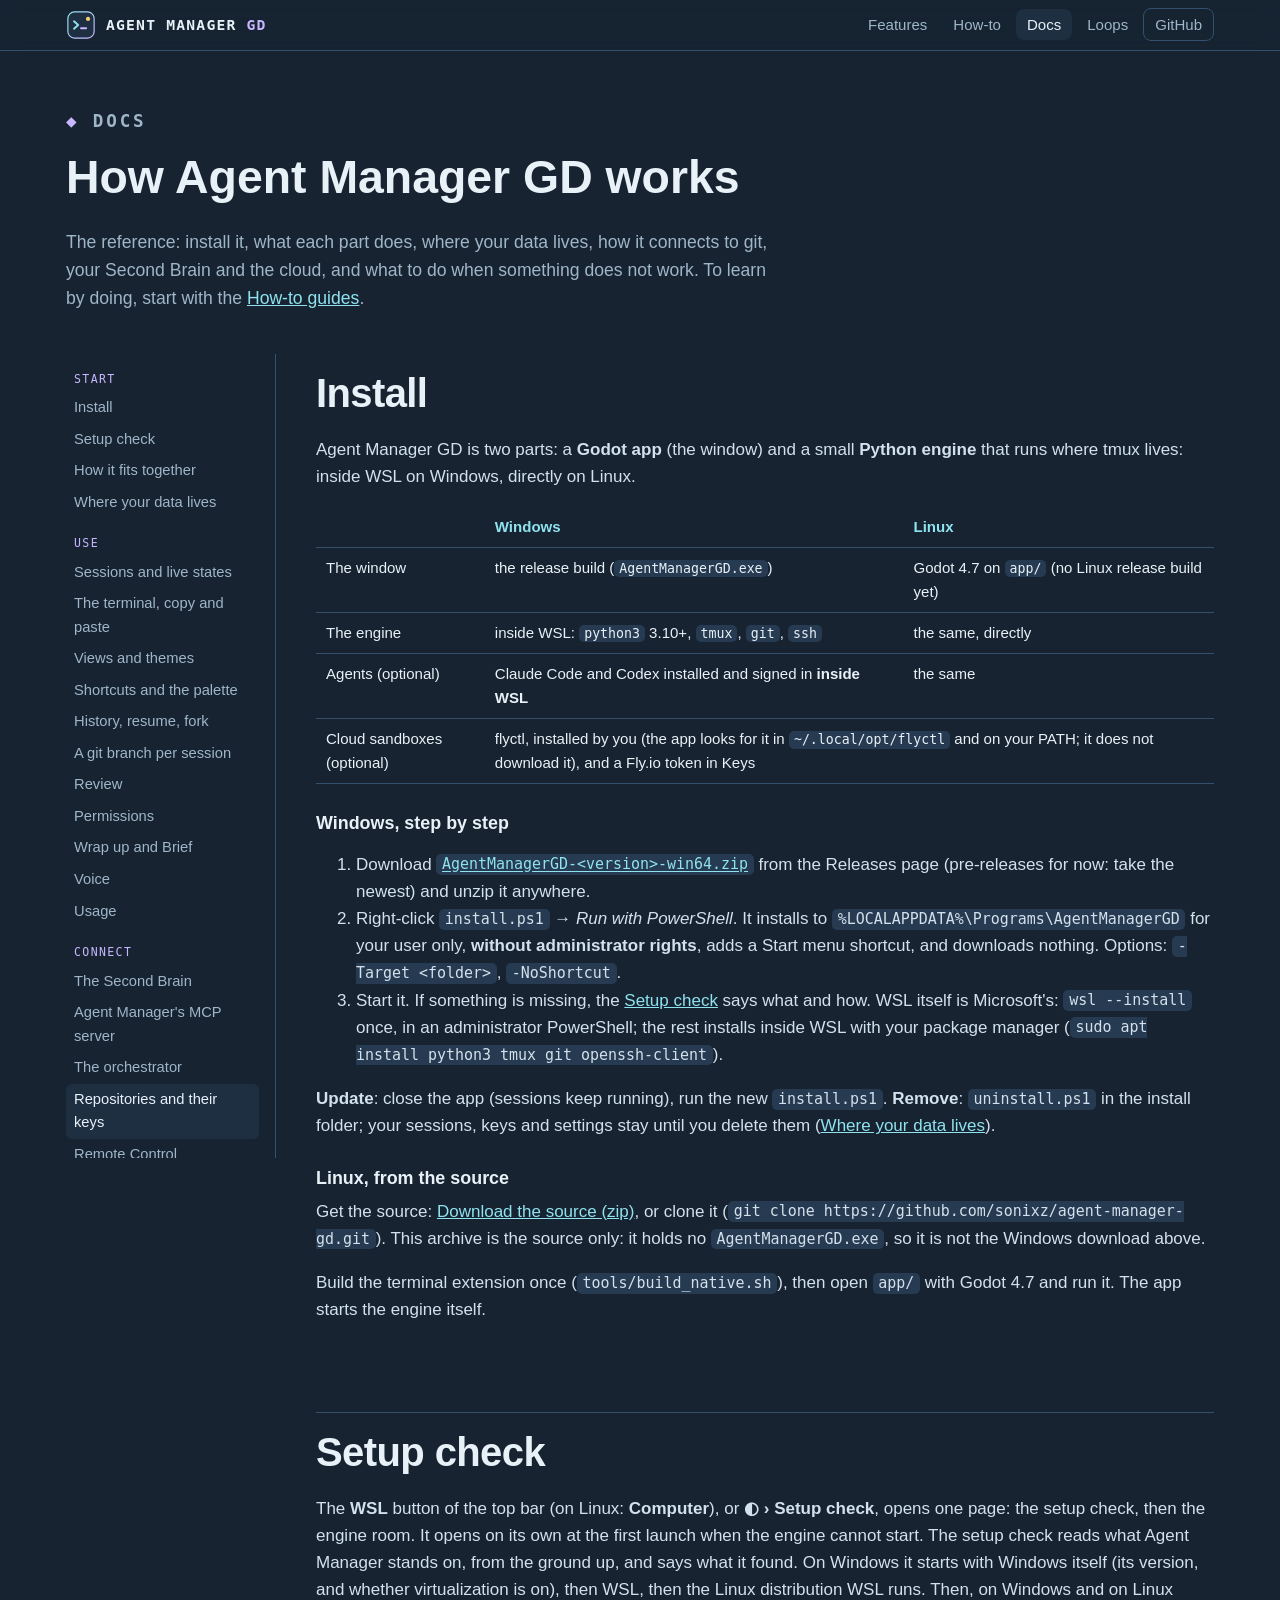
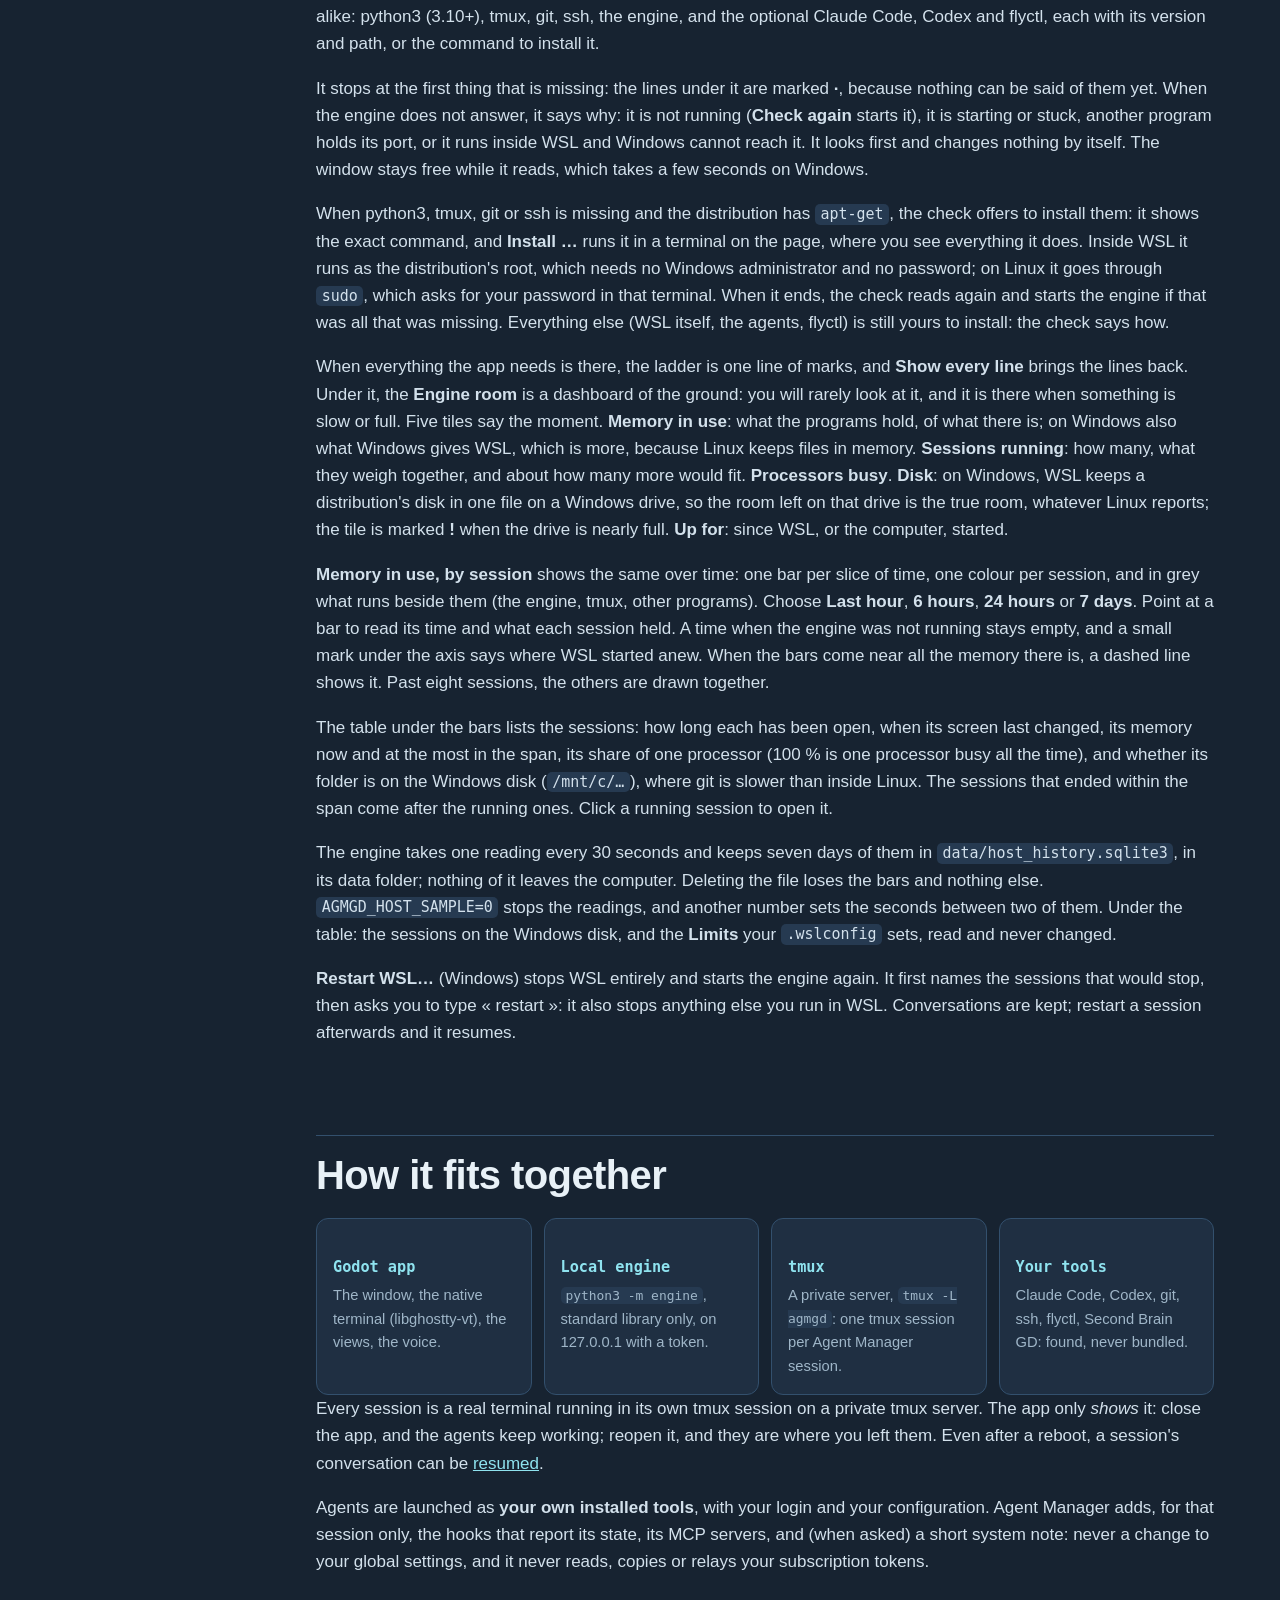
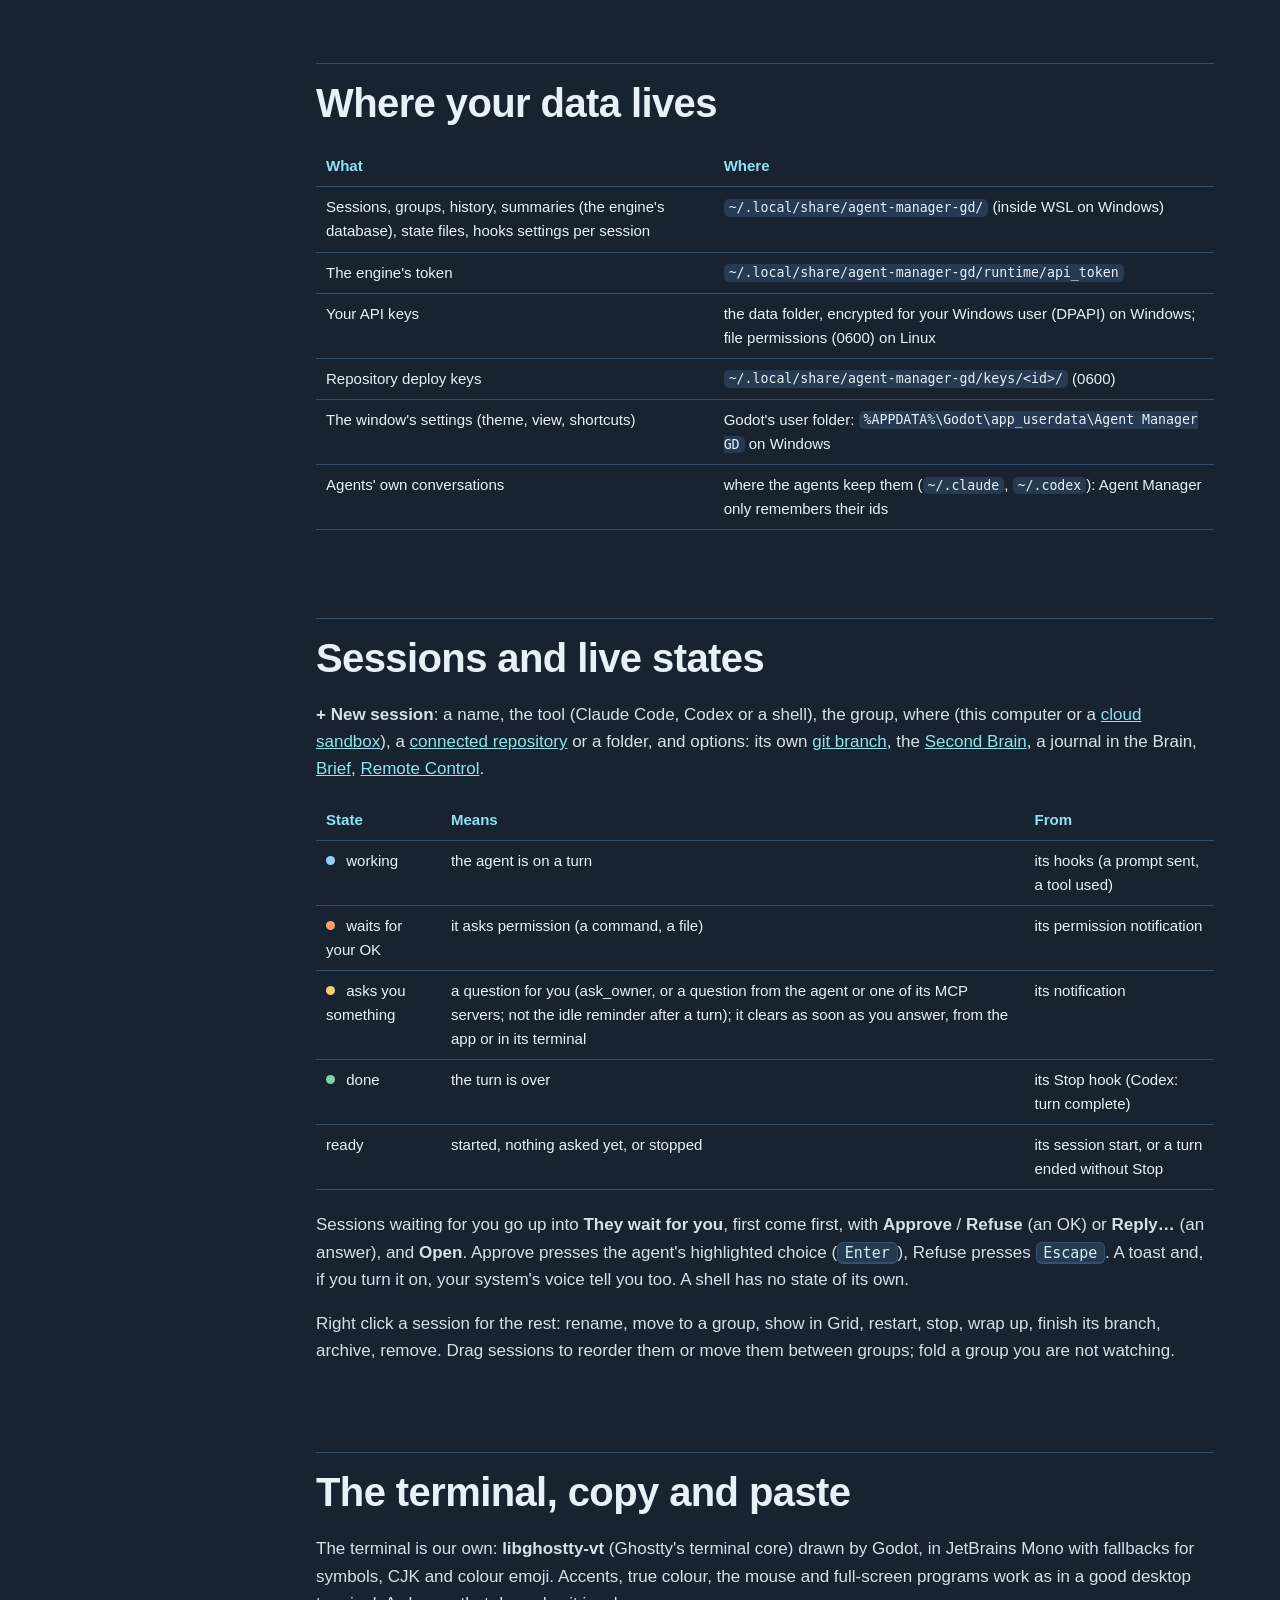
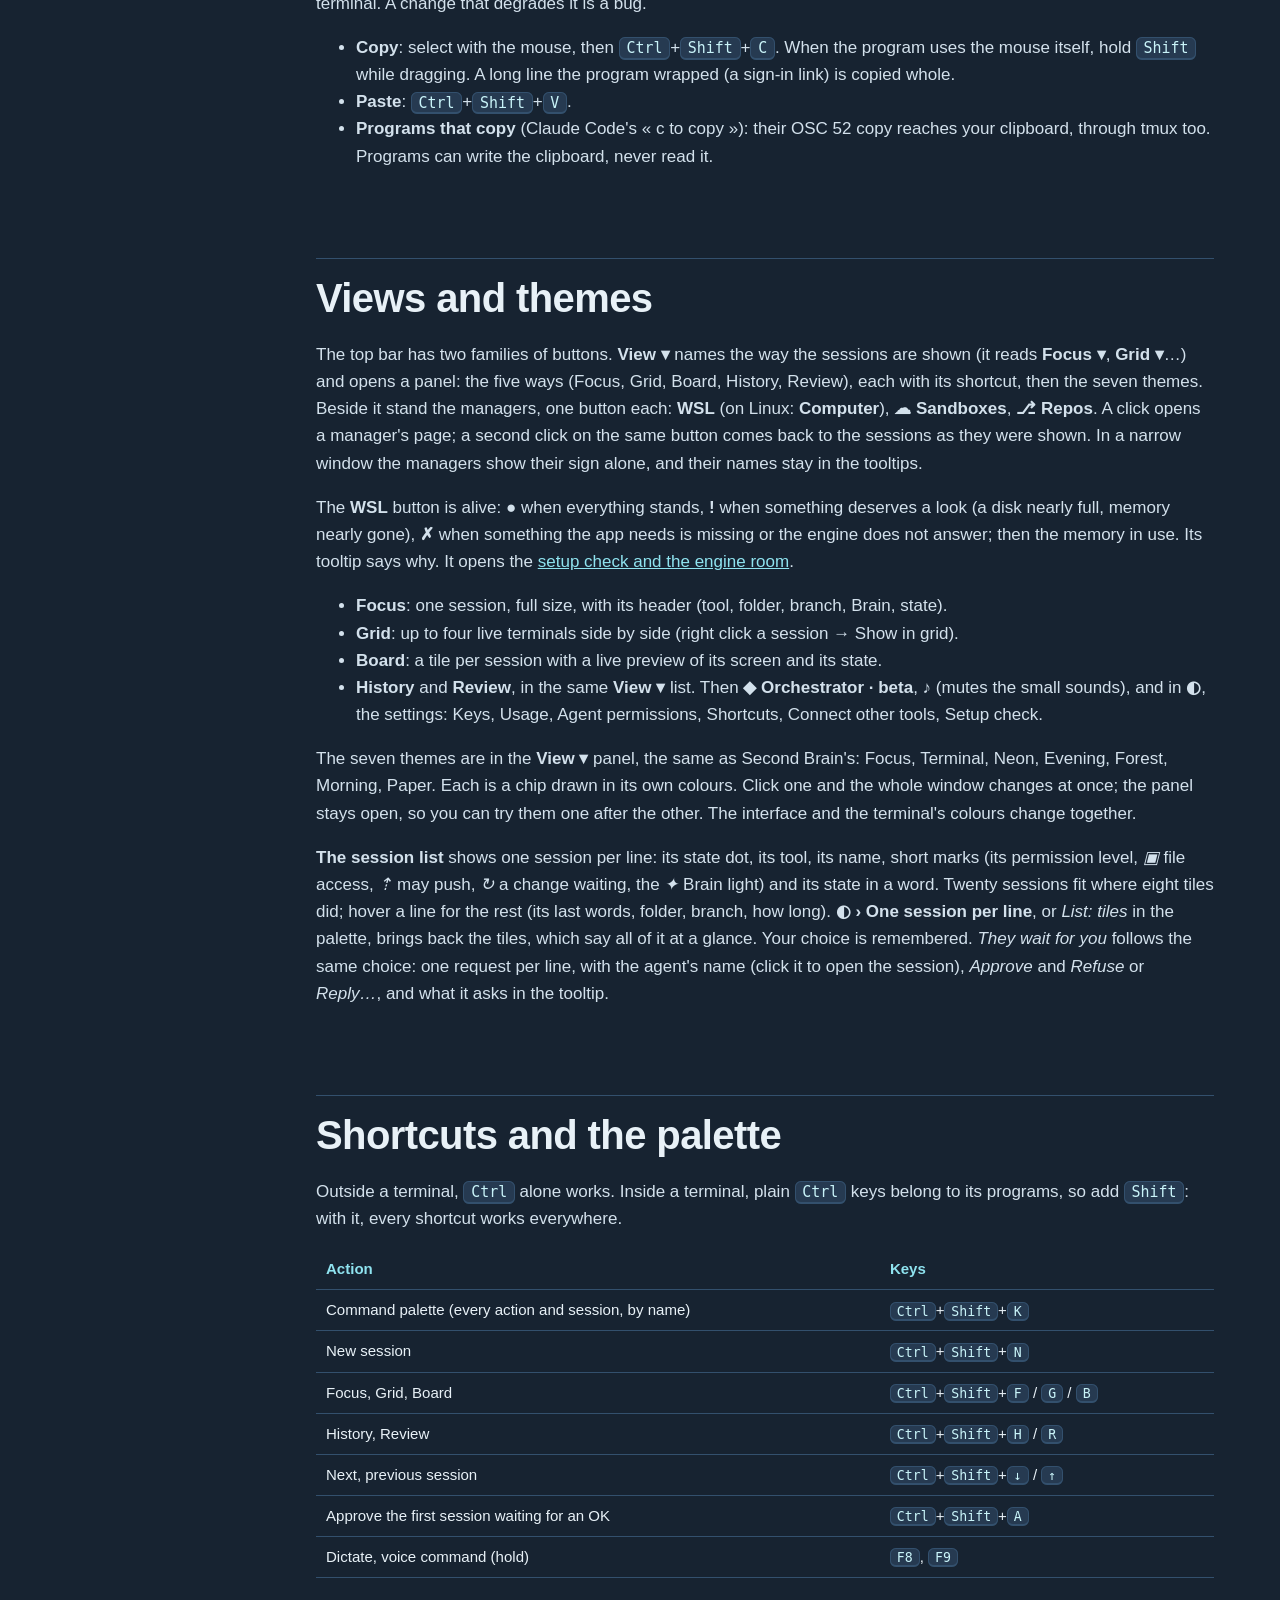
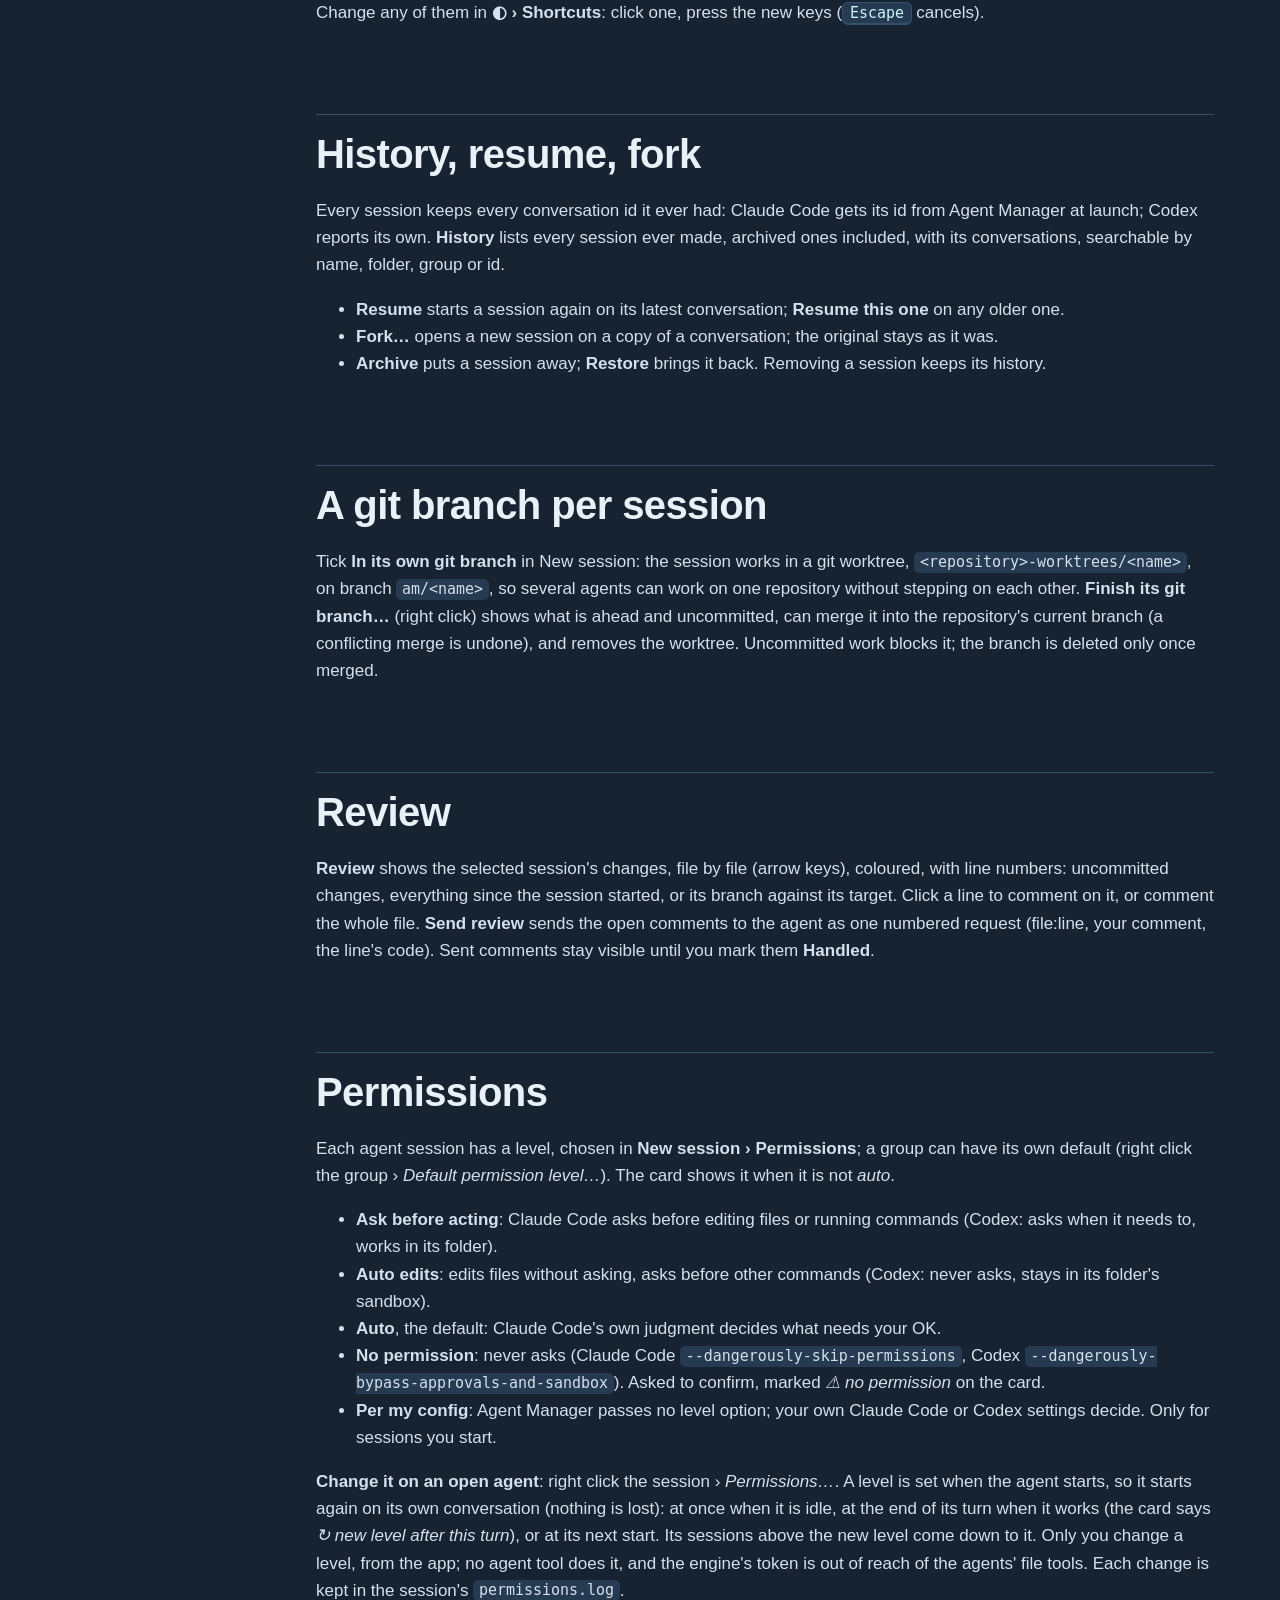
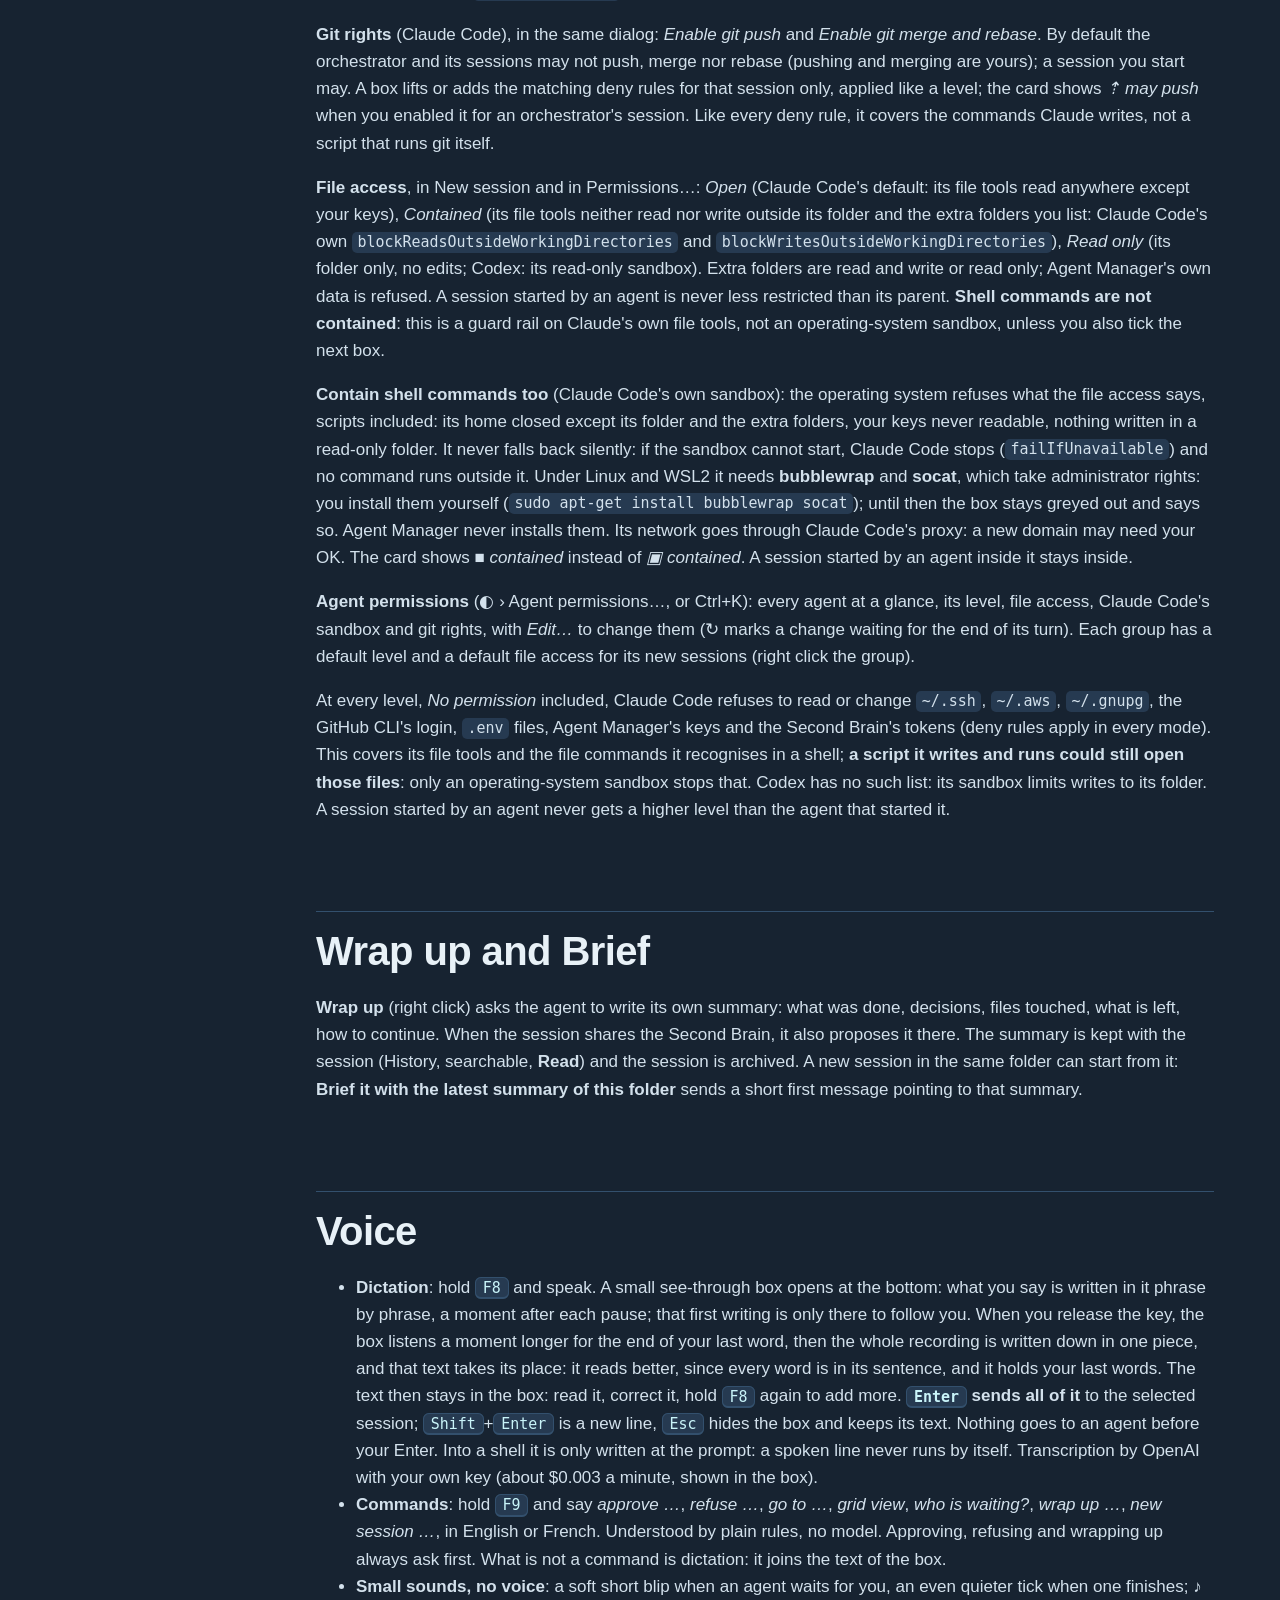
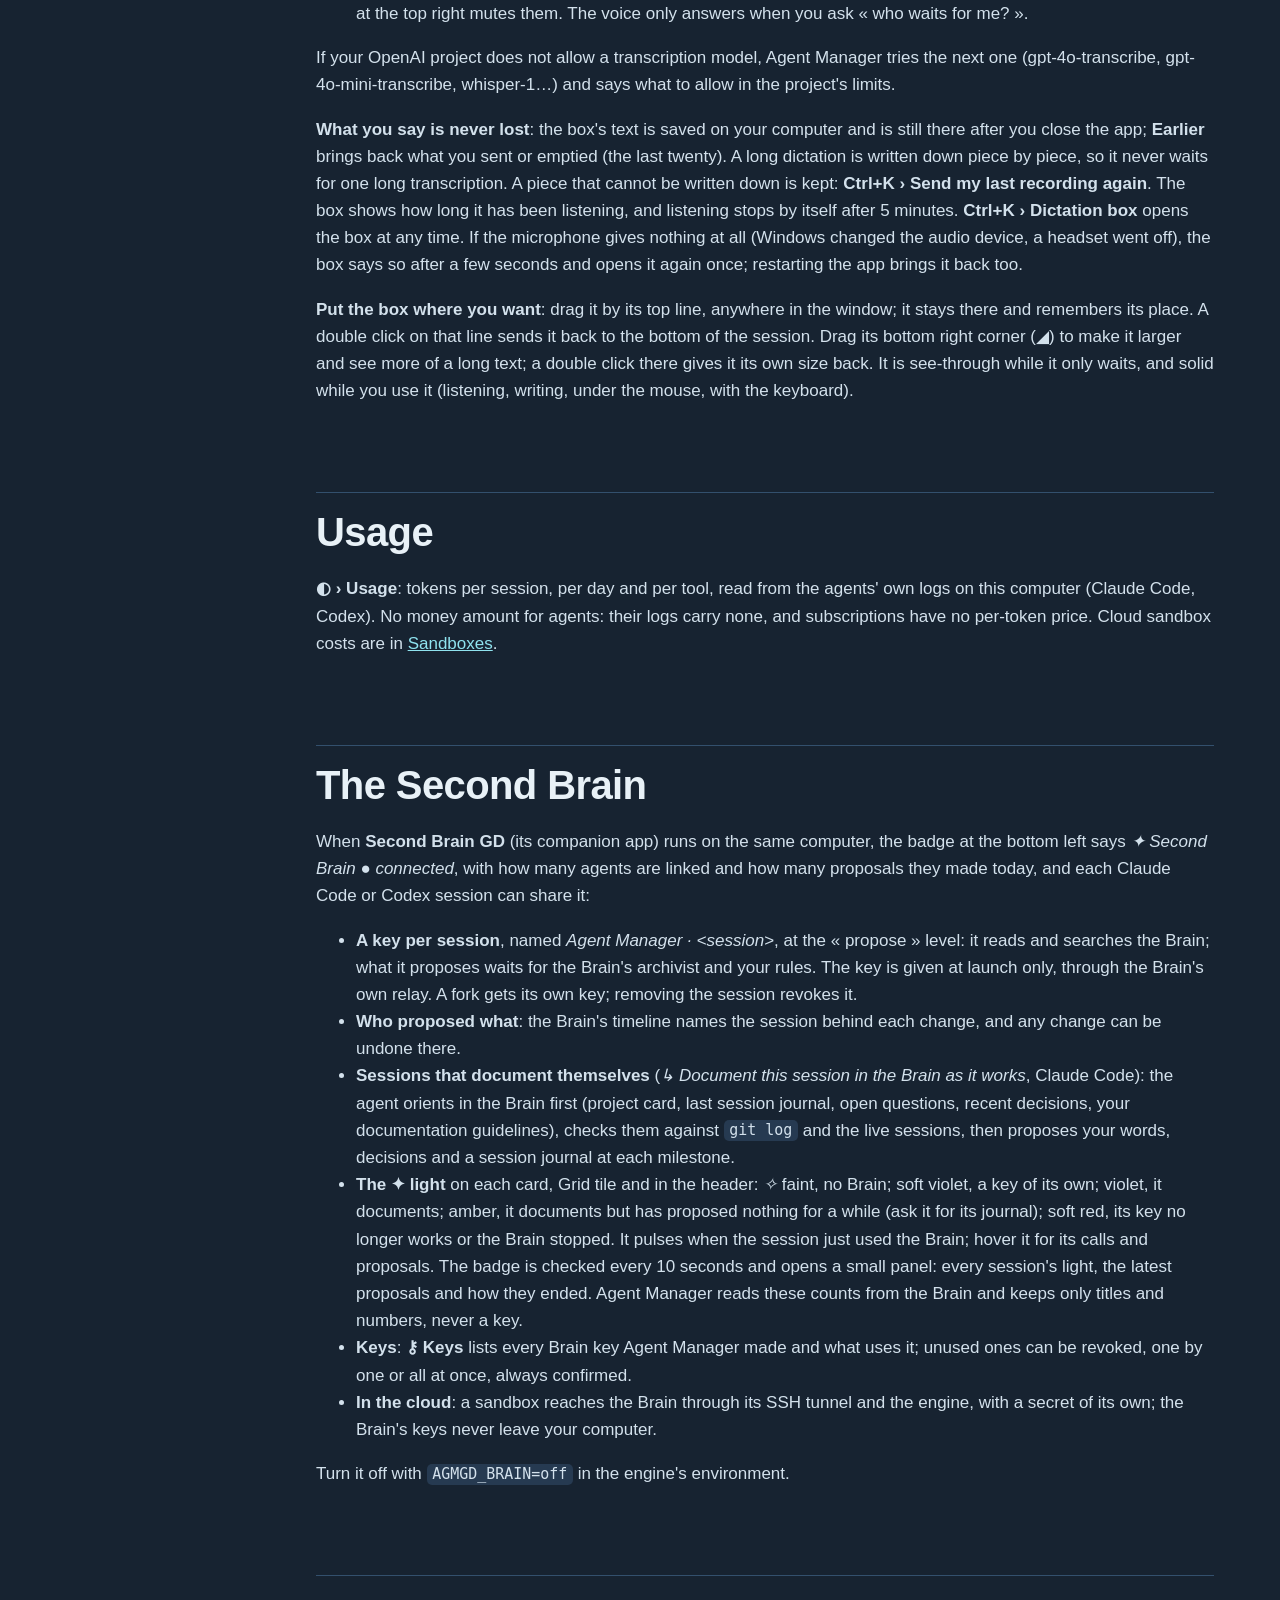
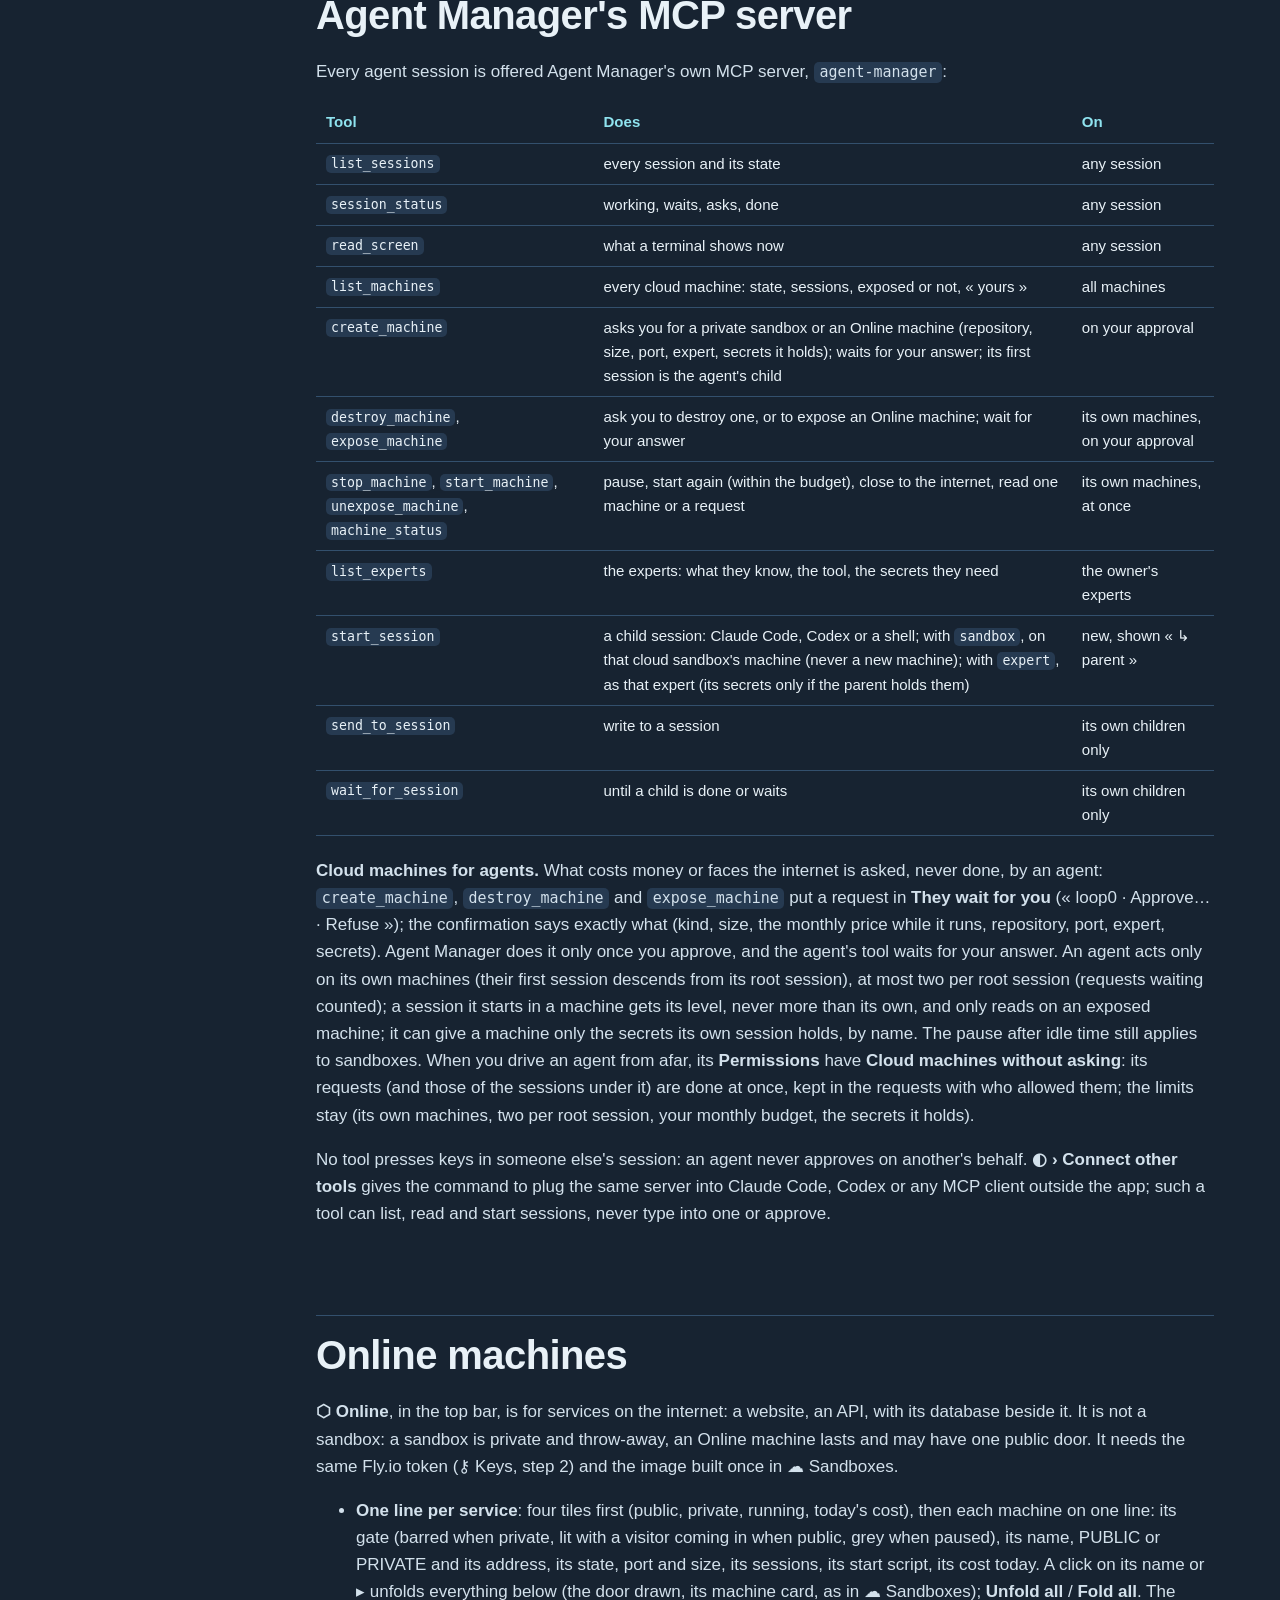
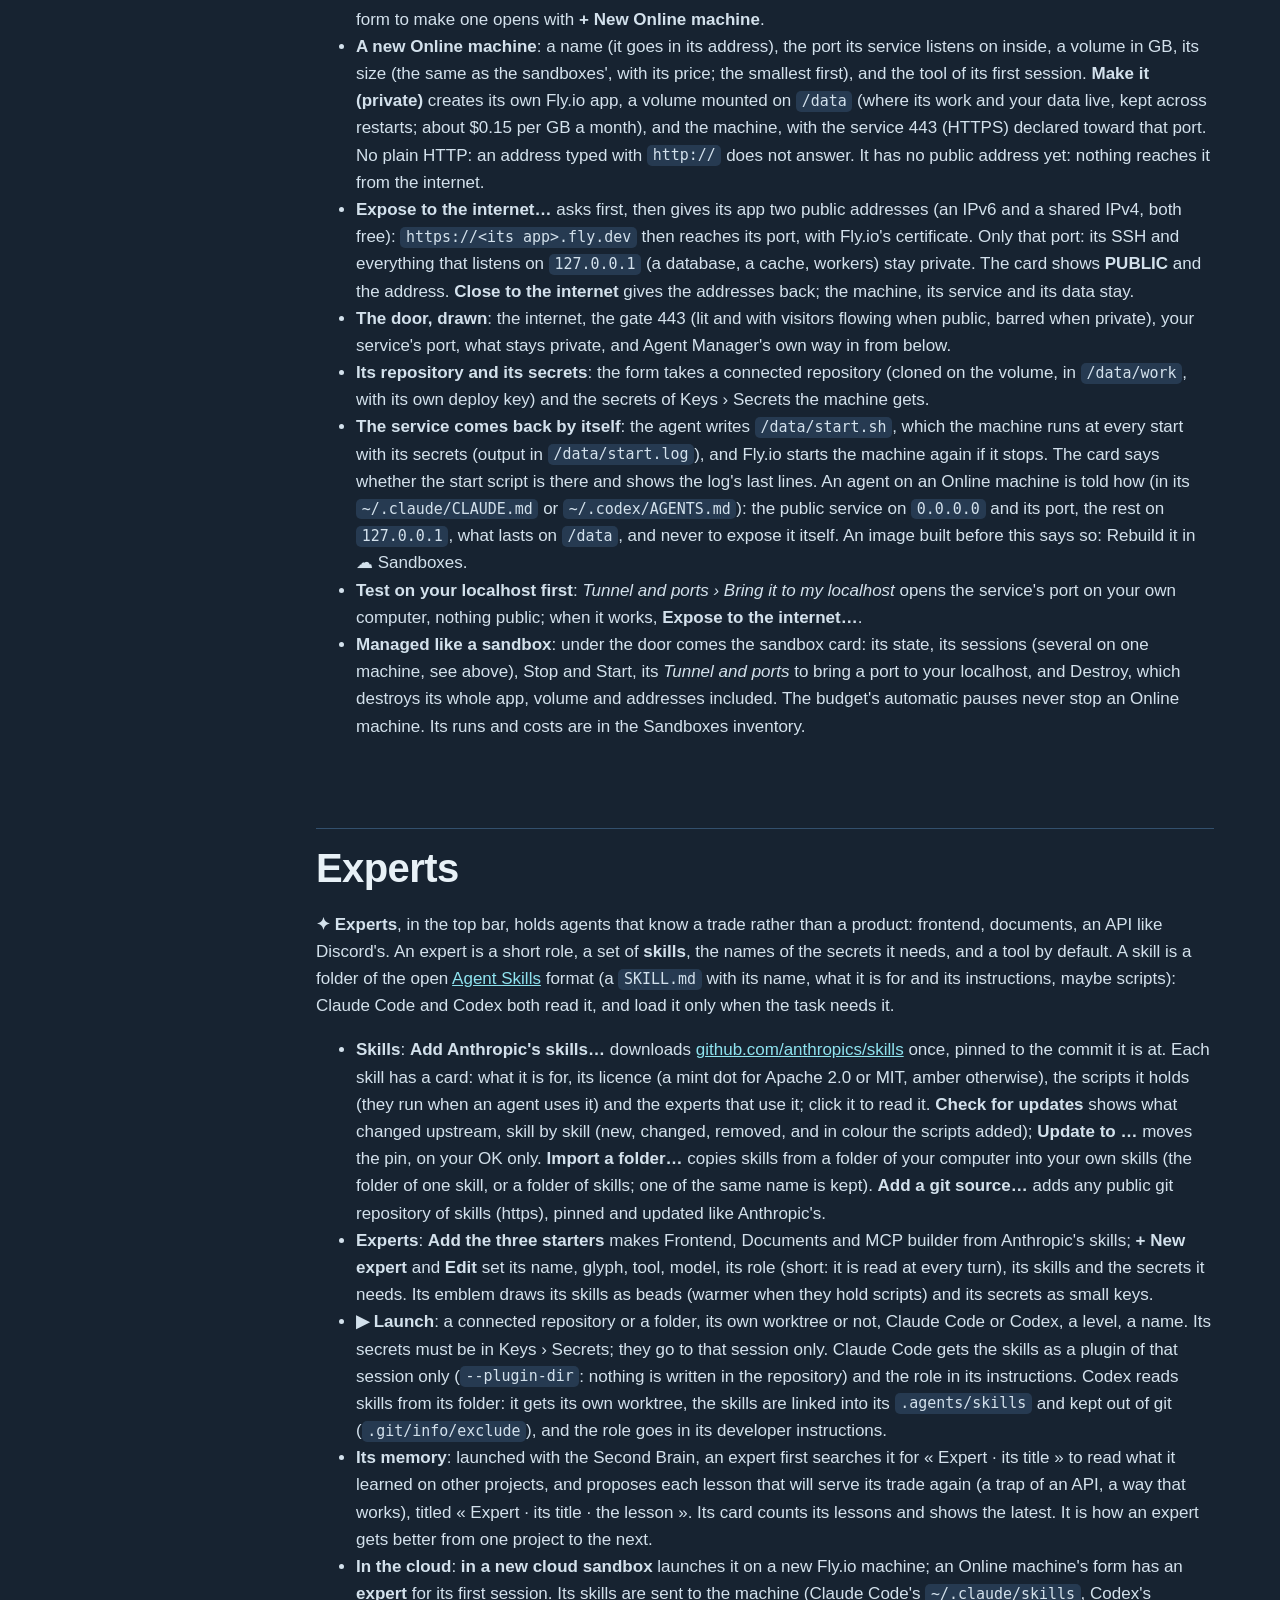
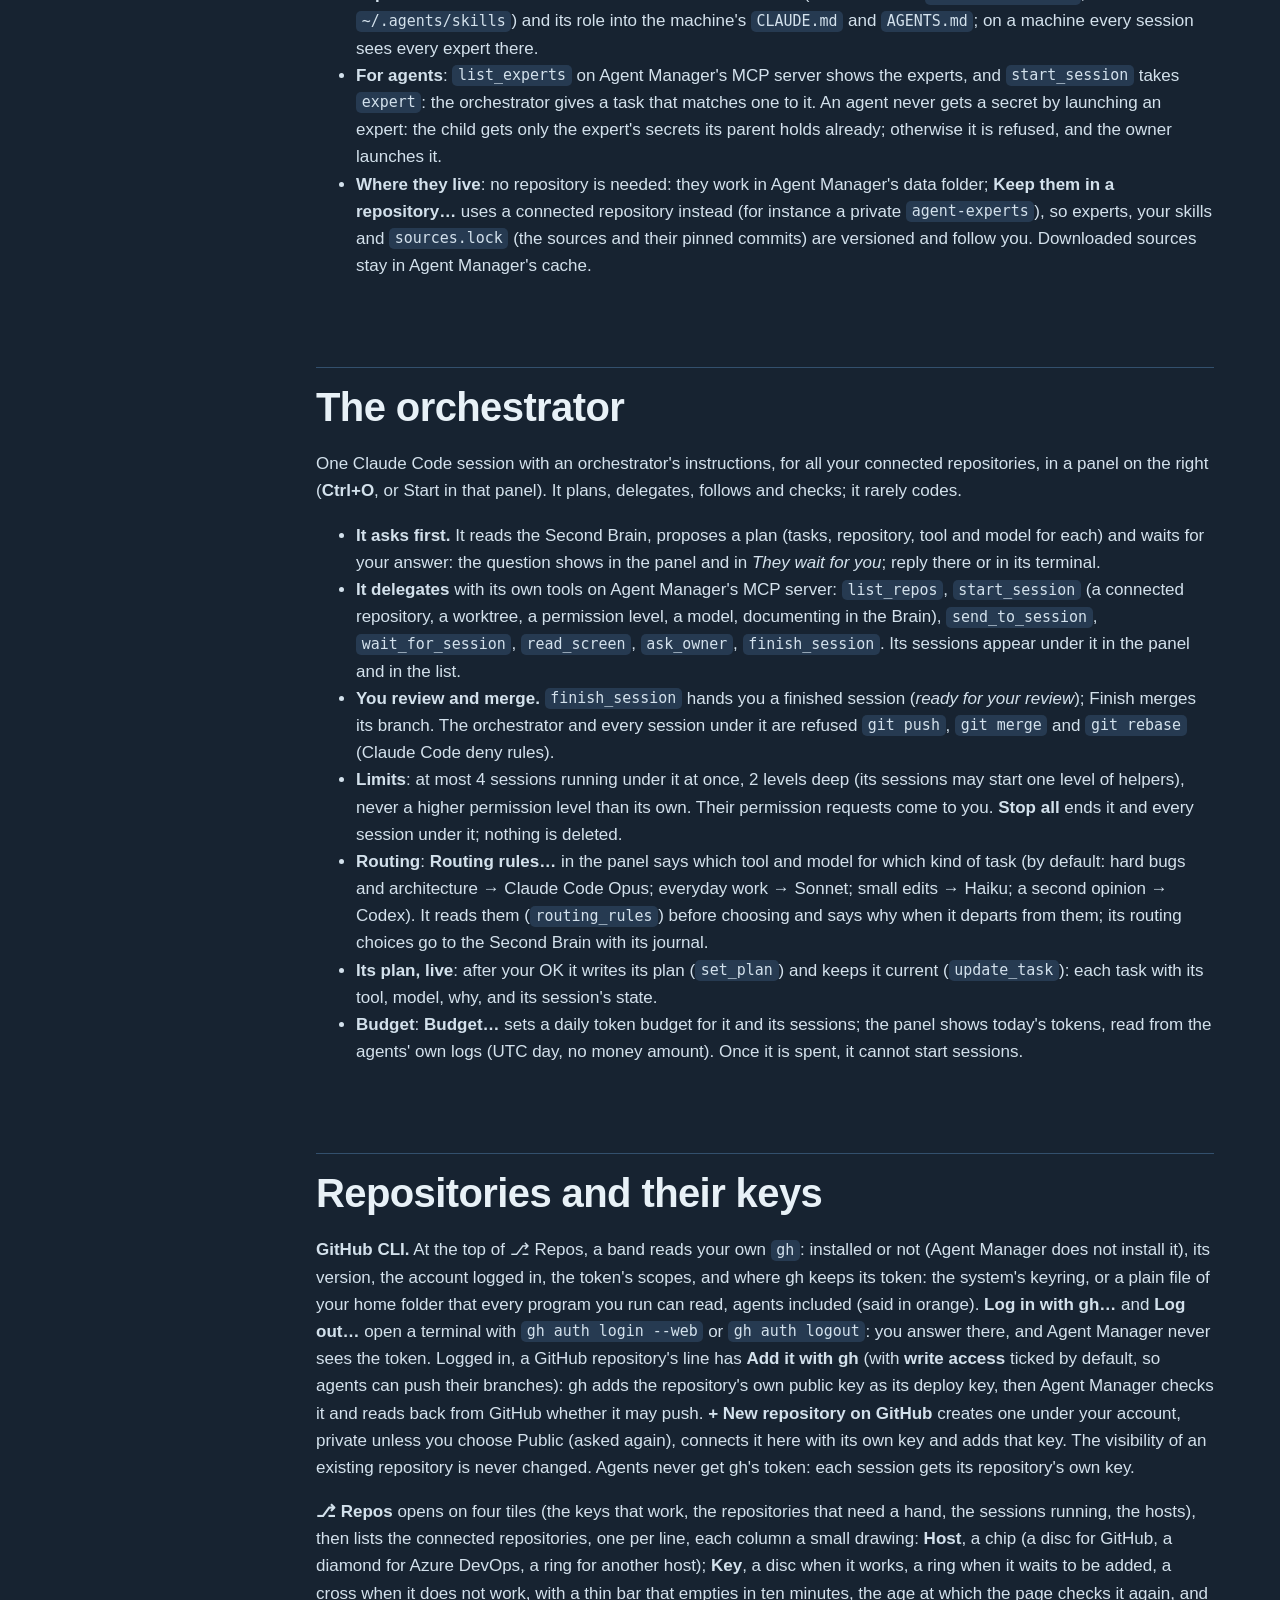
==== commit 572384ef: "UI: refusals are said (remove, archive, stop, restart), a session holding a cloud machine leads to i" ====
--- a/public/docs.html
+++ b/public/docs.html
@@ -454,7 +454,7 @@
             A click on its name or ▸ unfolds everything below (the door drawn, its machine card, as in ☁ Sandboxes); <b>Unfold all</b> /
             <b>Fold all</b>. The form to make one opens with <b>+ New Online machine</b>.</li>
           <li><b>A new Online machine</b>: a name (it goes in its address), the port its service listens on inside, a
-            volume in GB, and the tool of its first session. <b>Make it (private)</b> creates its own Fly.io app, a
+            volume in GB, its size (the same as the sandboxes', with its price; the smallest first), and the tool of its first session. <b>Make it (private)</b> creates its own Fly.io app, a
             volume mounted on <code>/data</code> (where its work and your data live, kept across restarts; about $0.15 per
             GB a month), and the machine, with the service 443 (HTTPS) declared toward that port. No plain HTTP: an
             address typed with <code>http://</code> does not answer. It has no
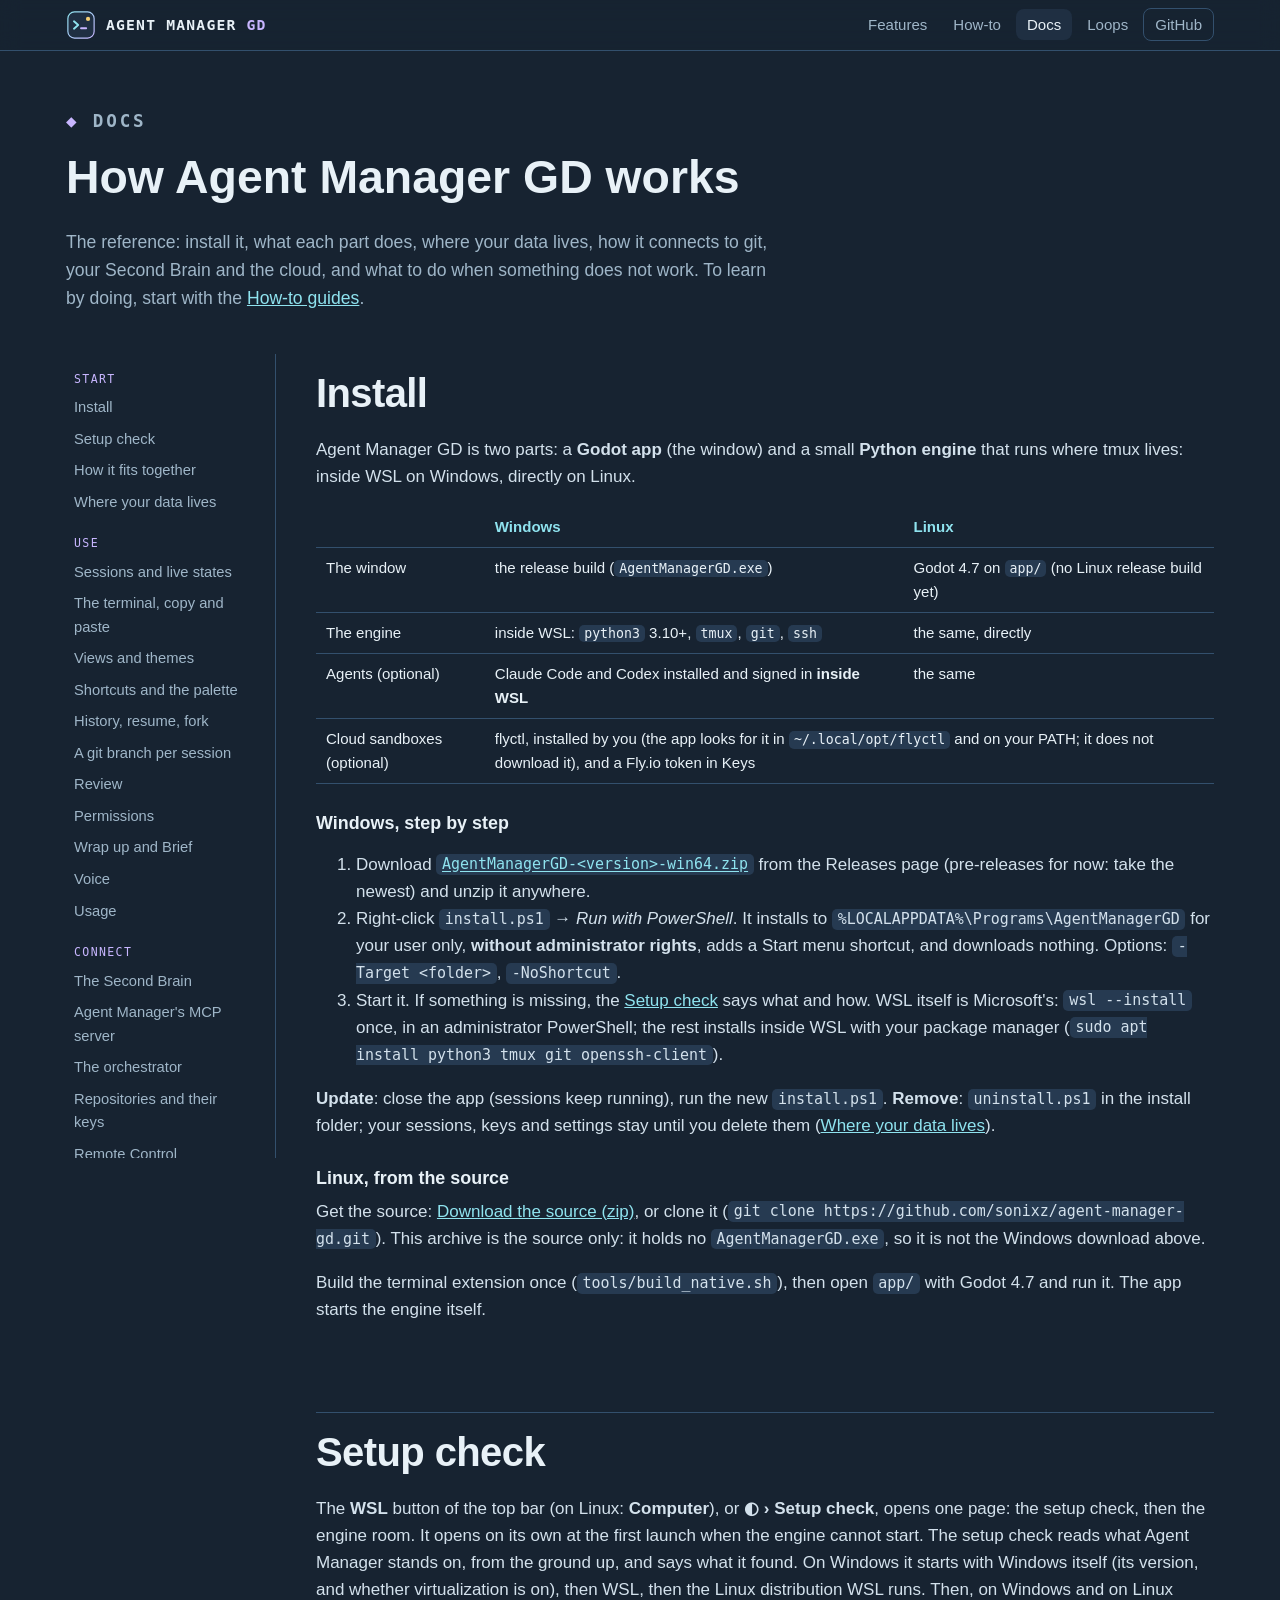
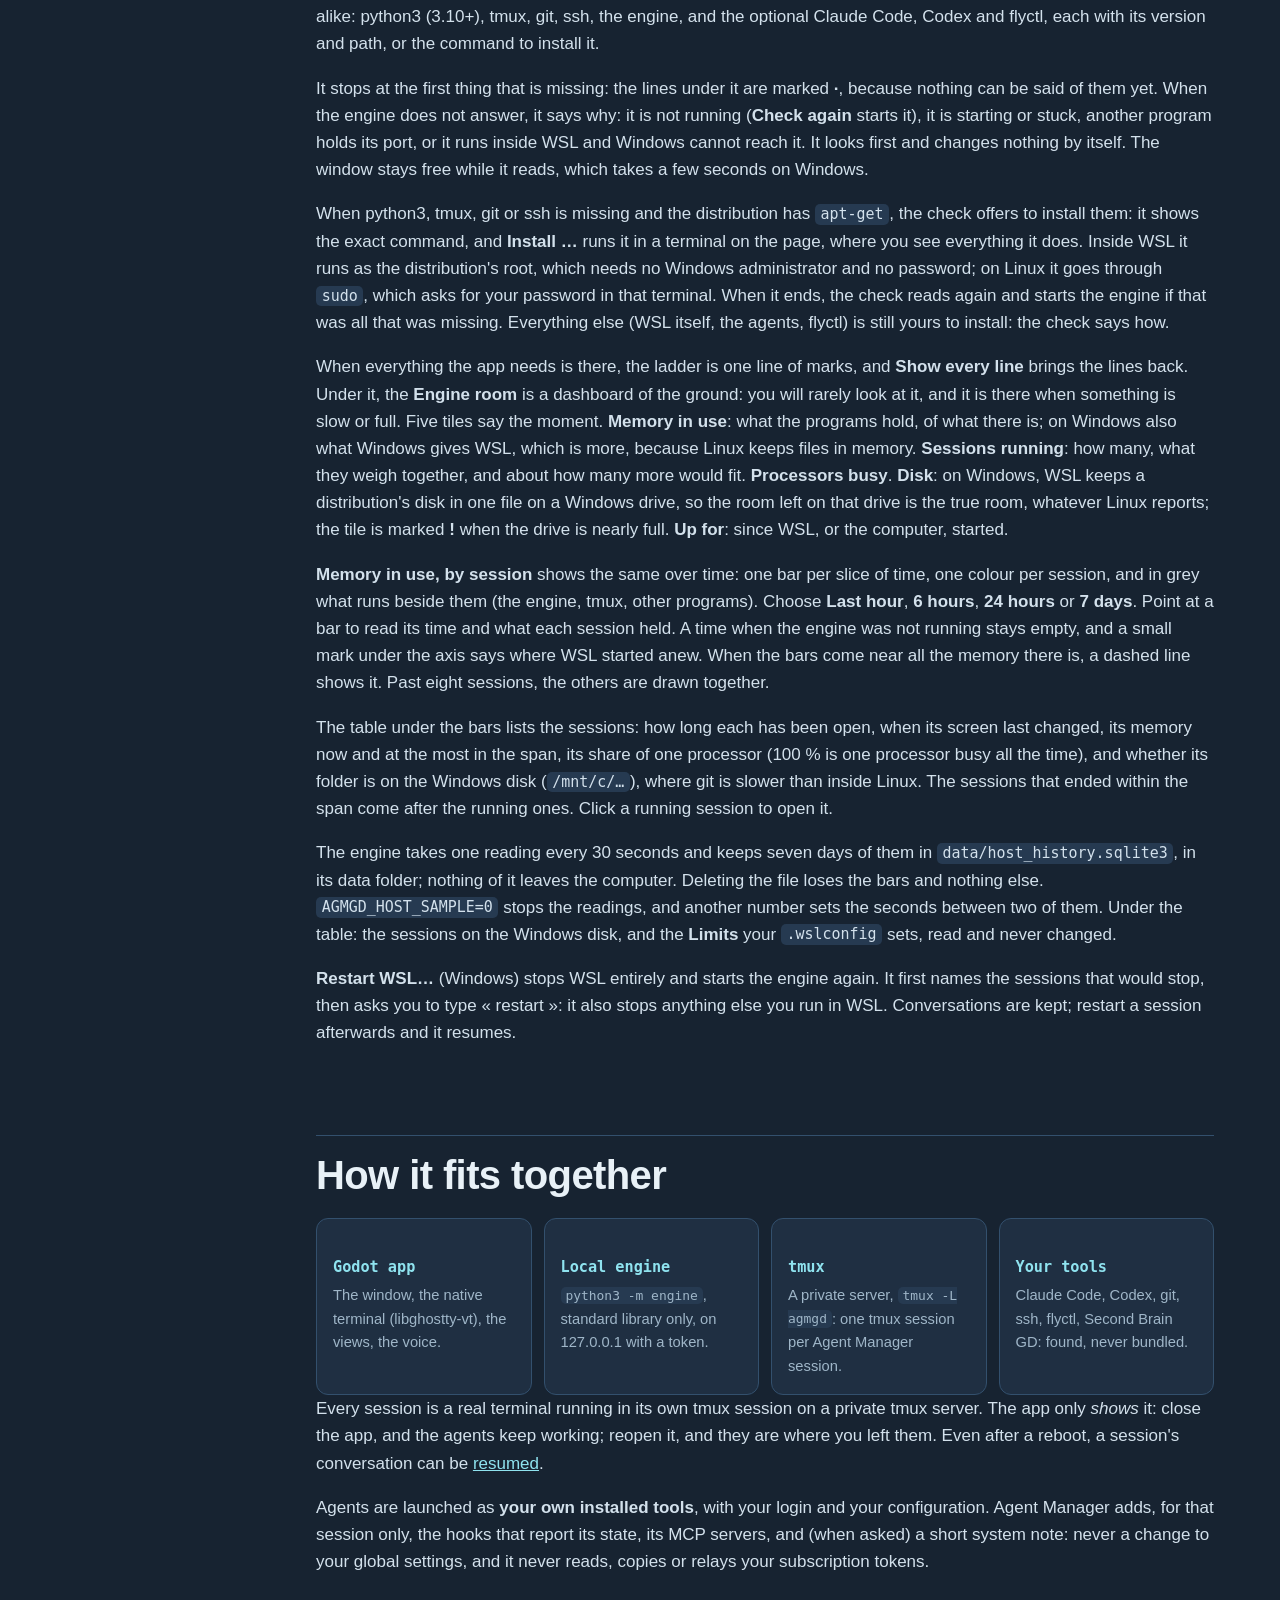
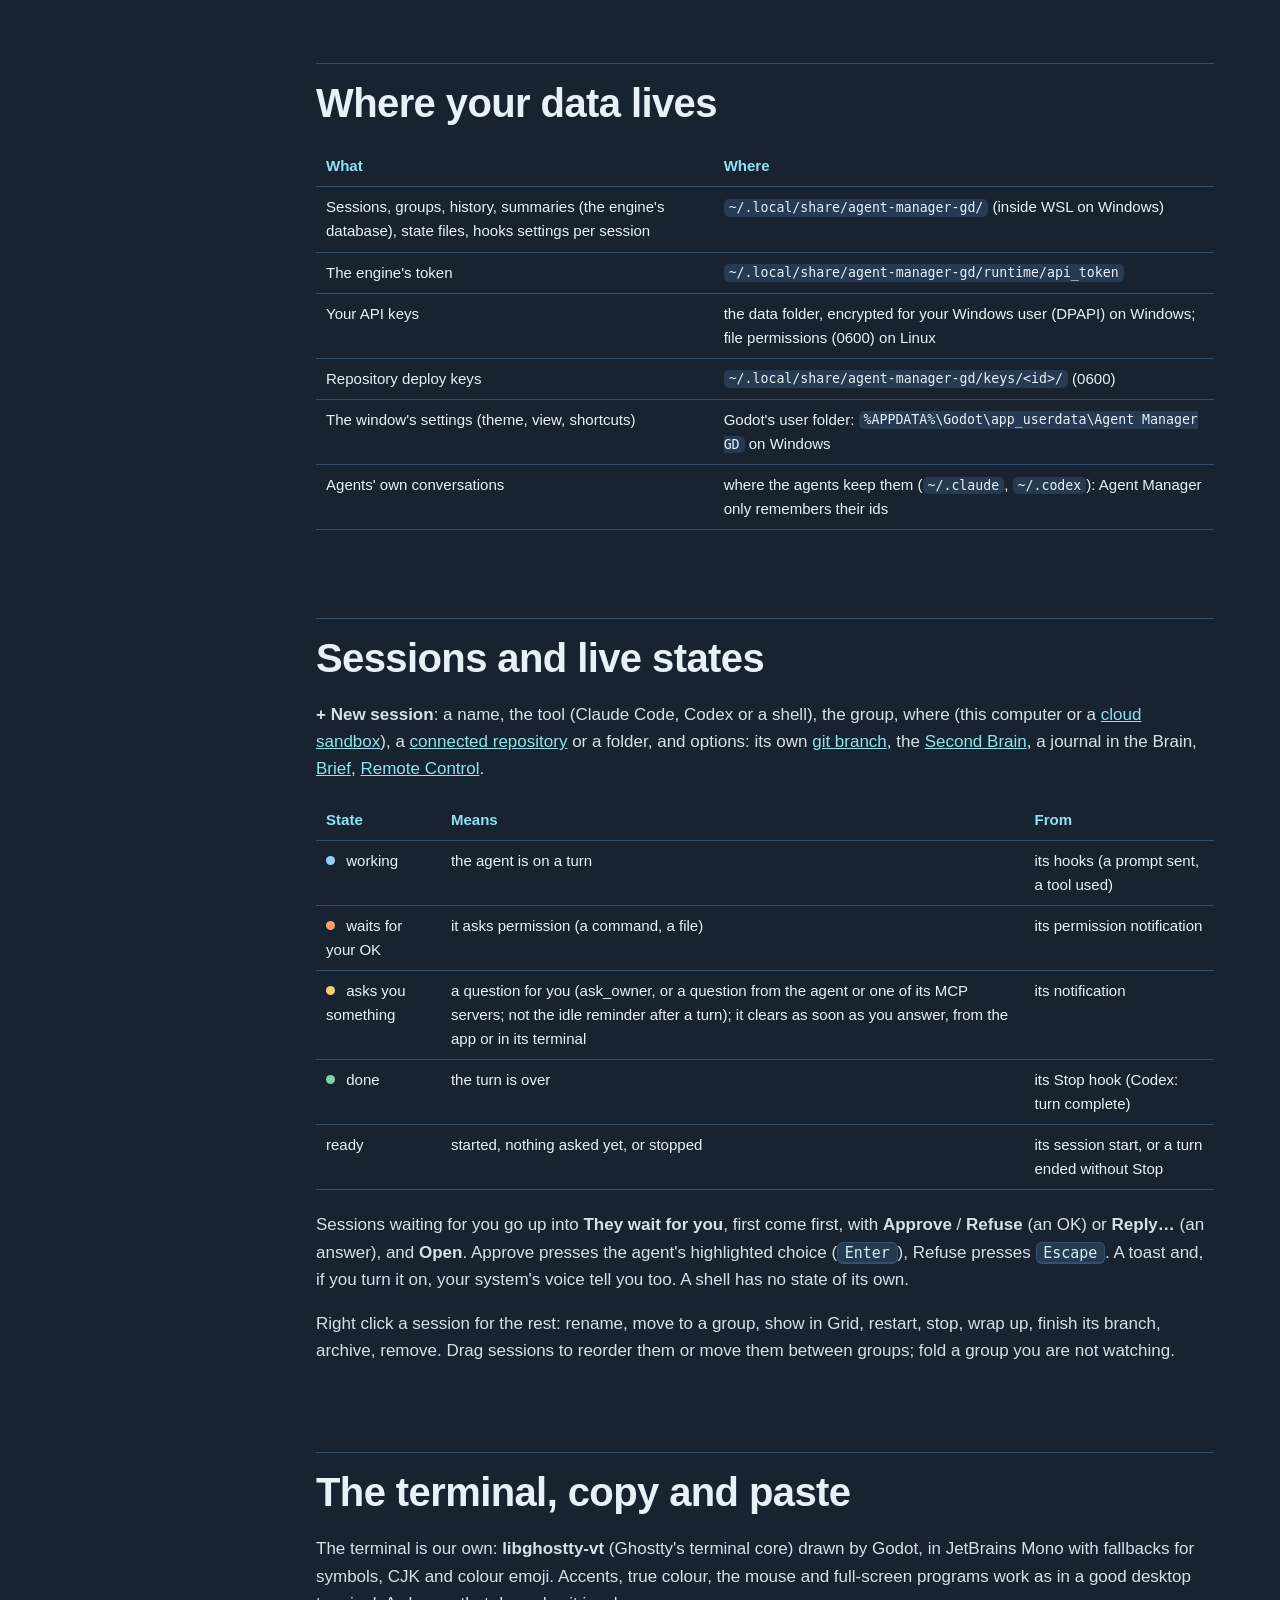
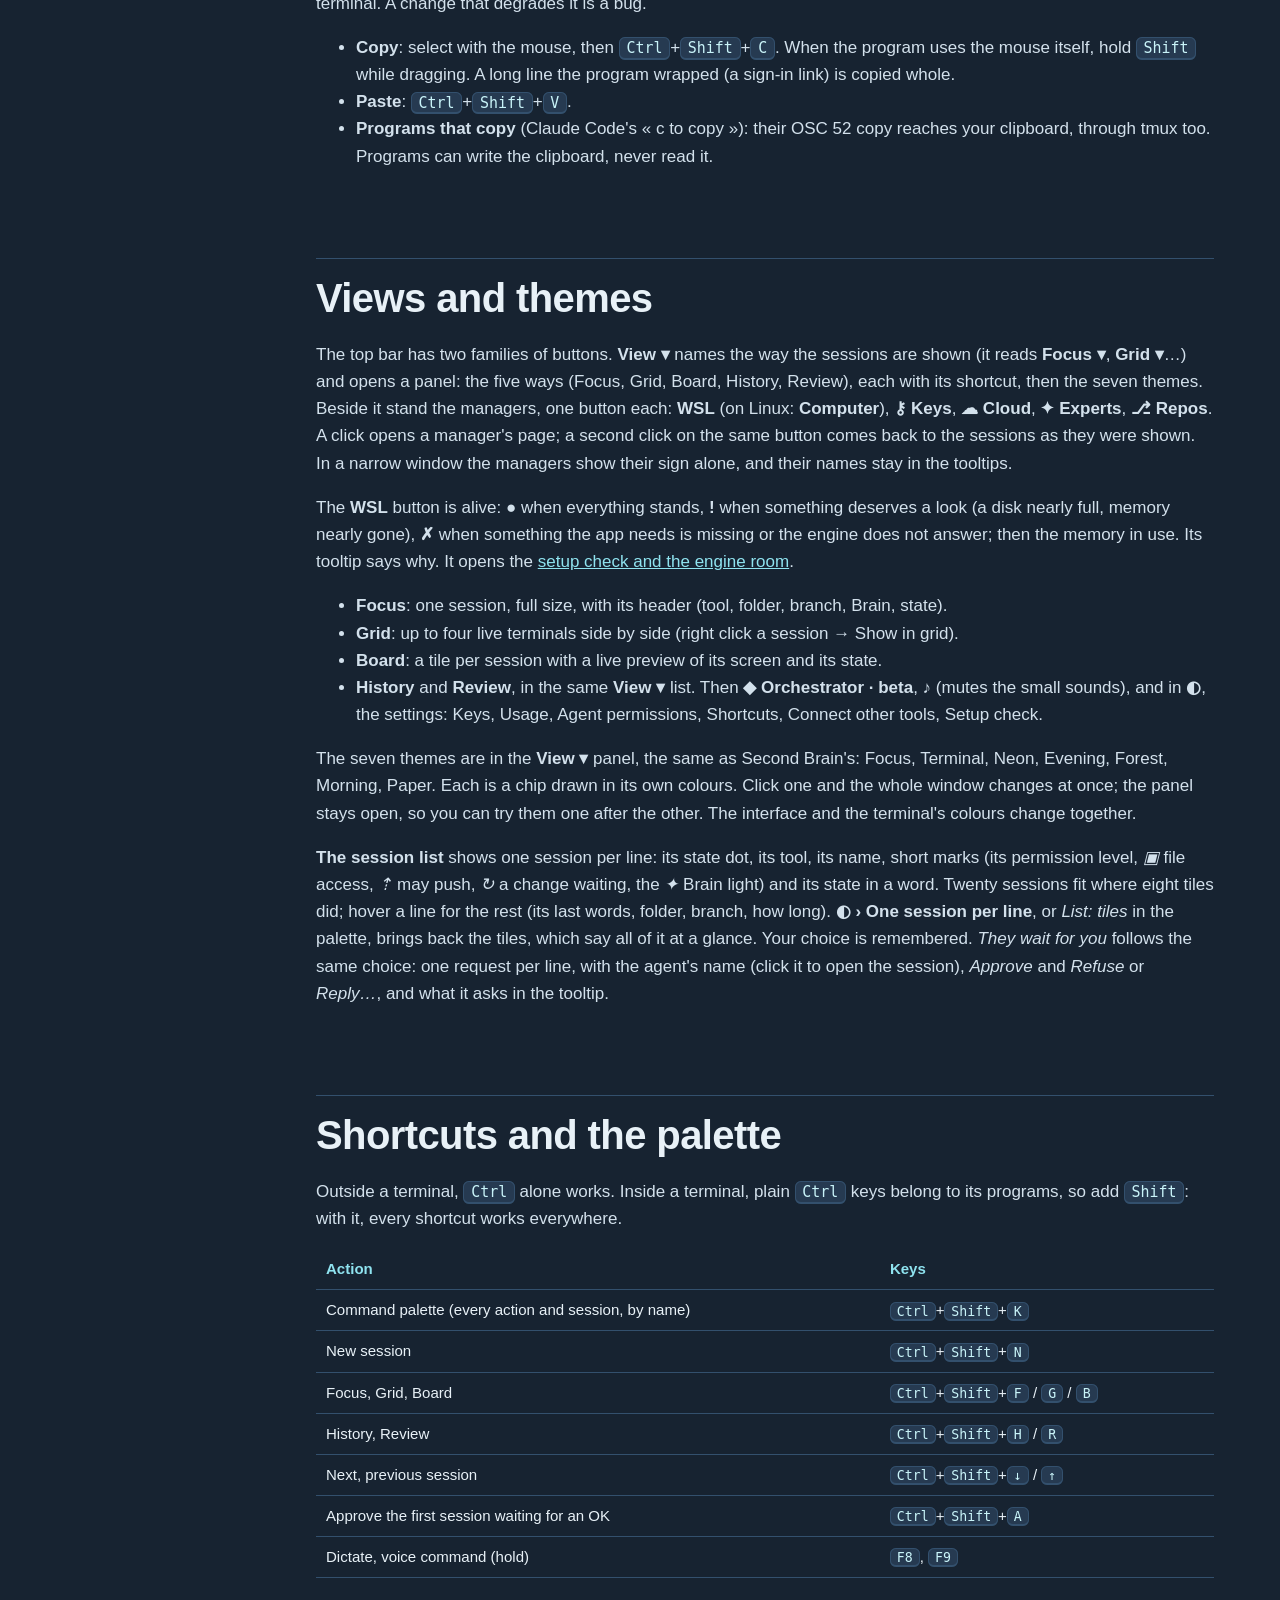
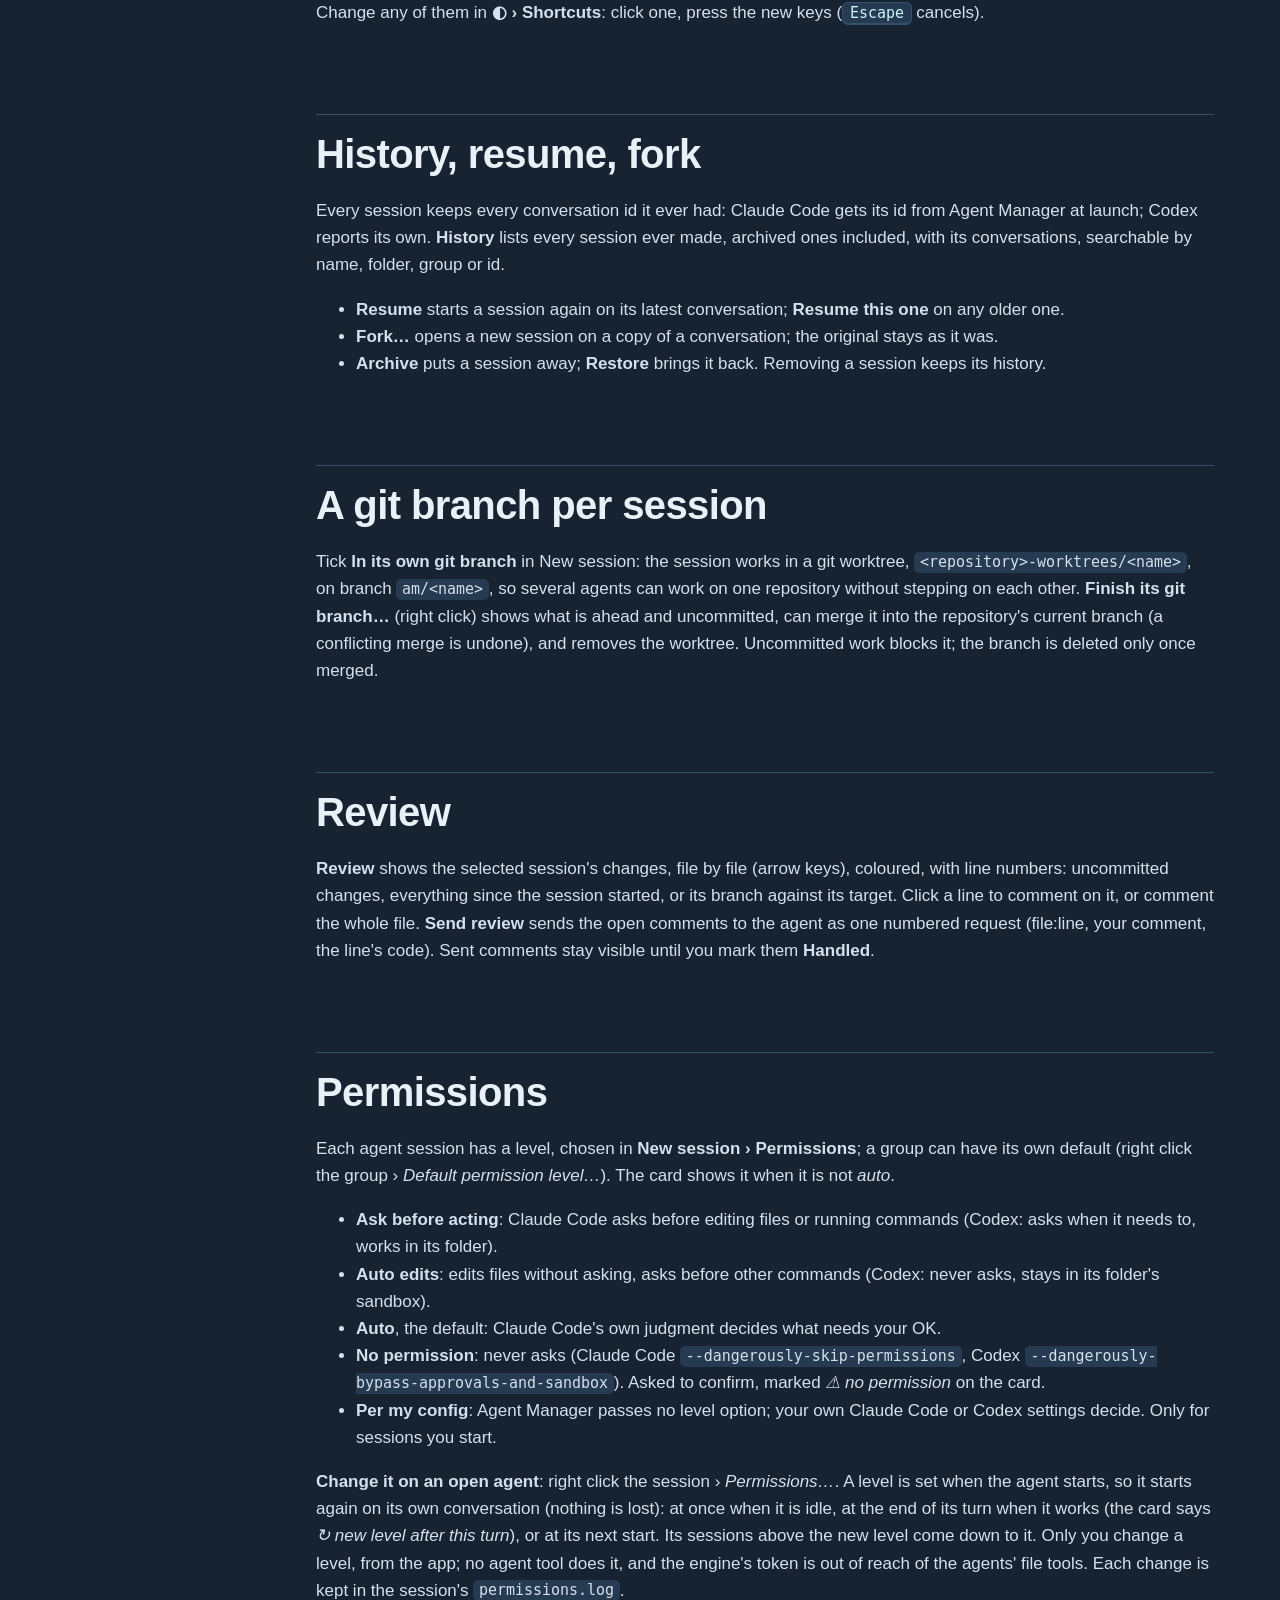
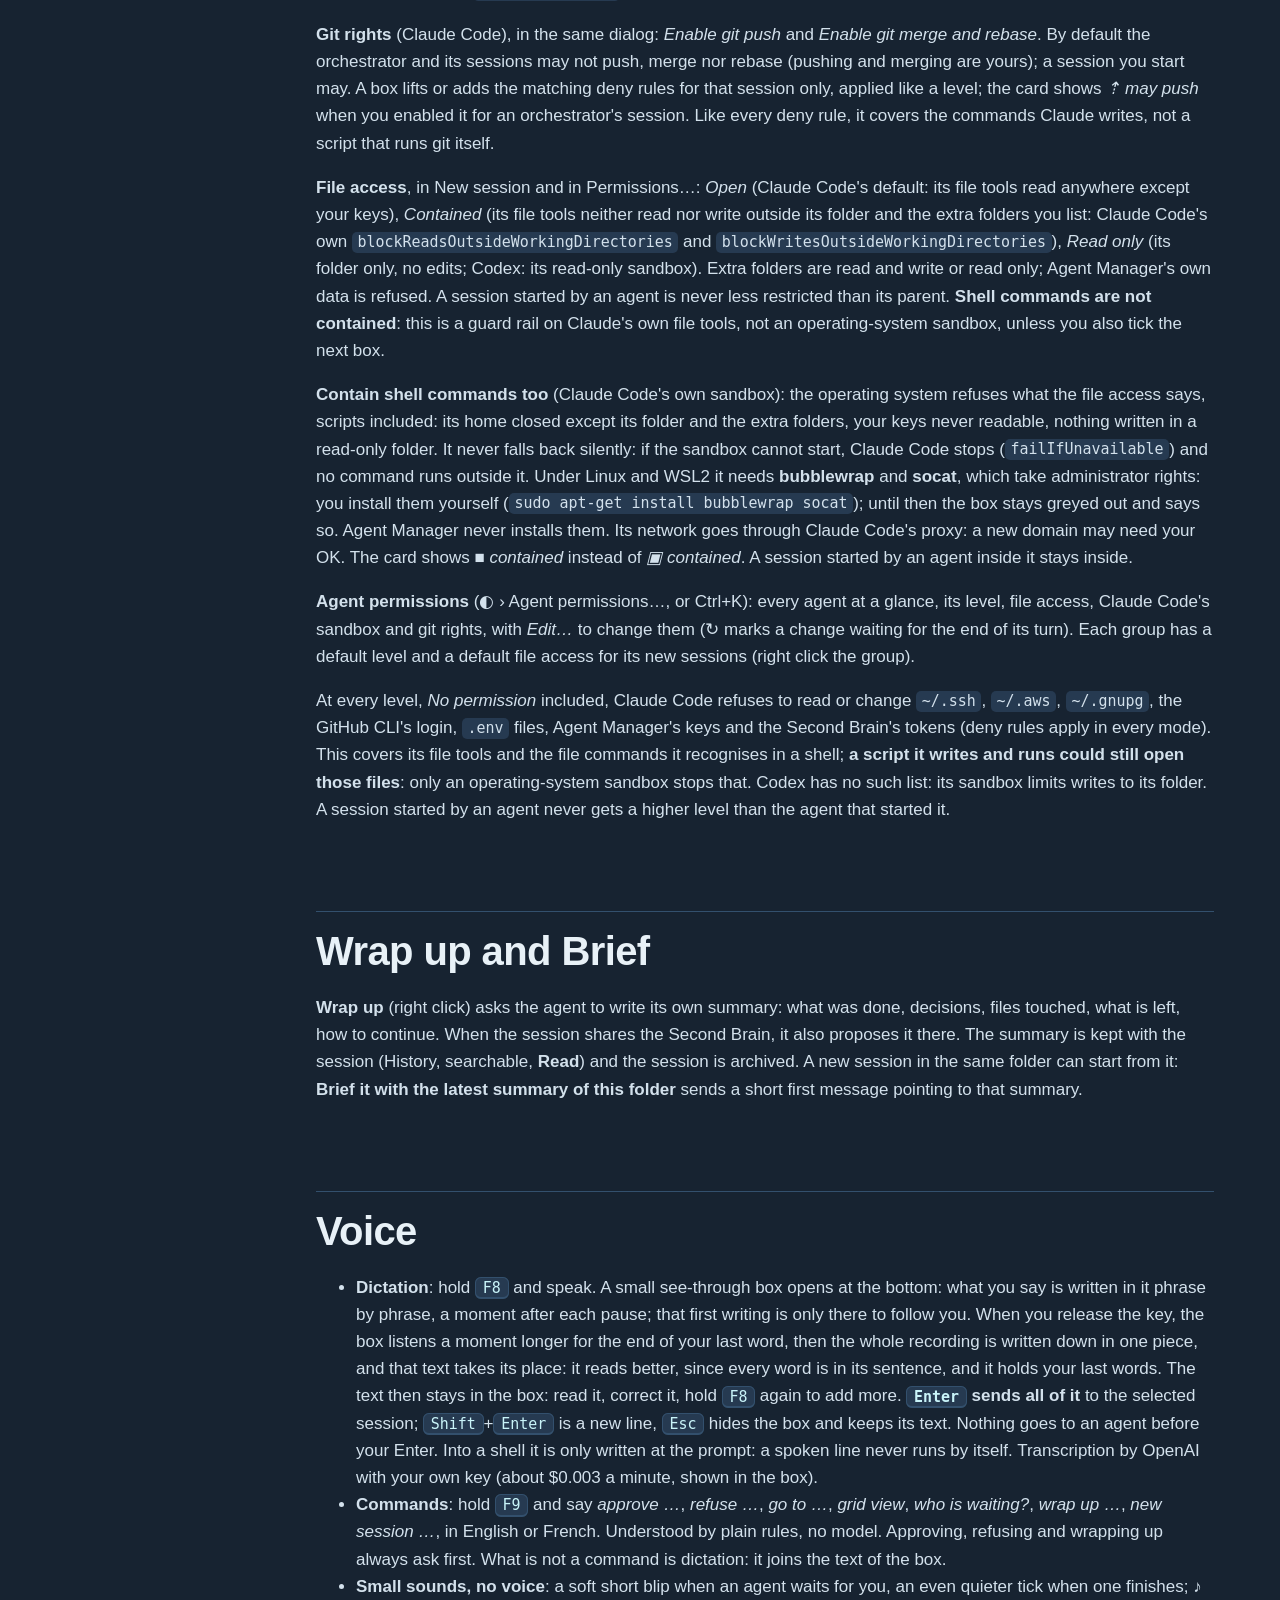
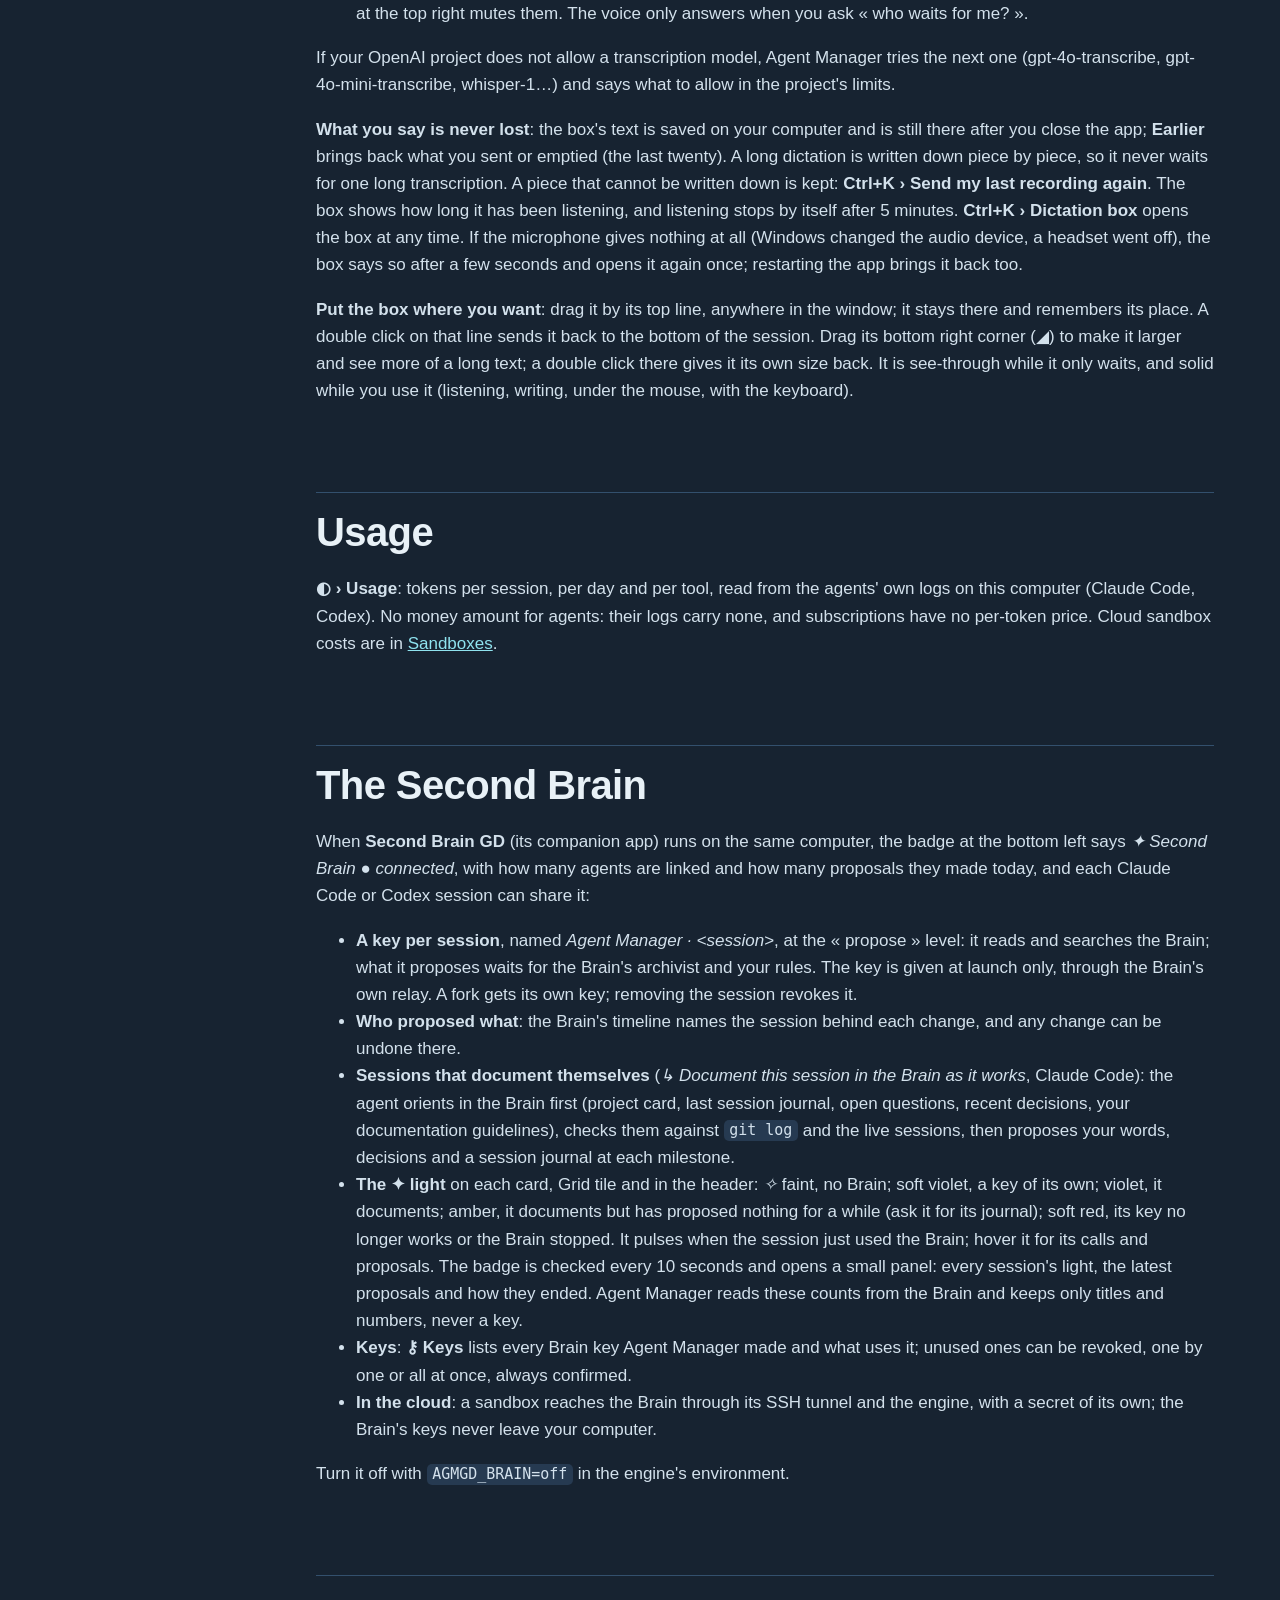
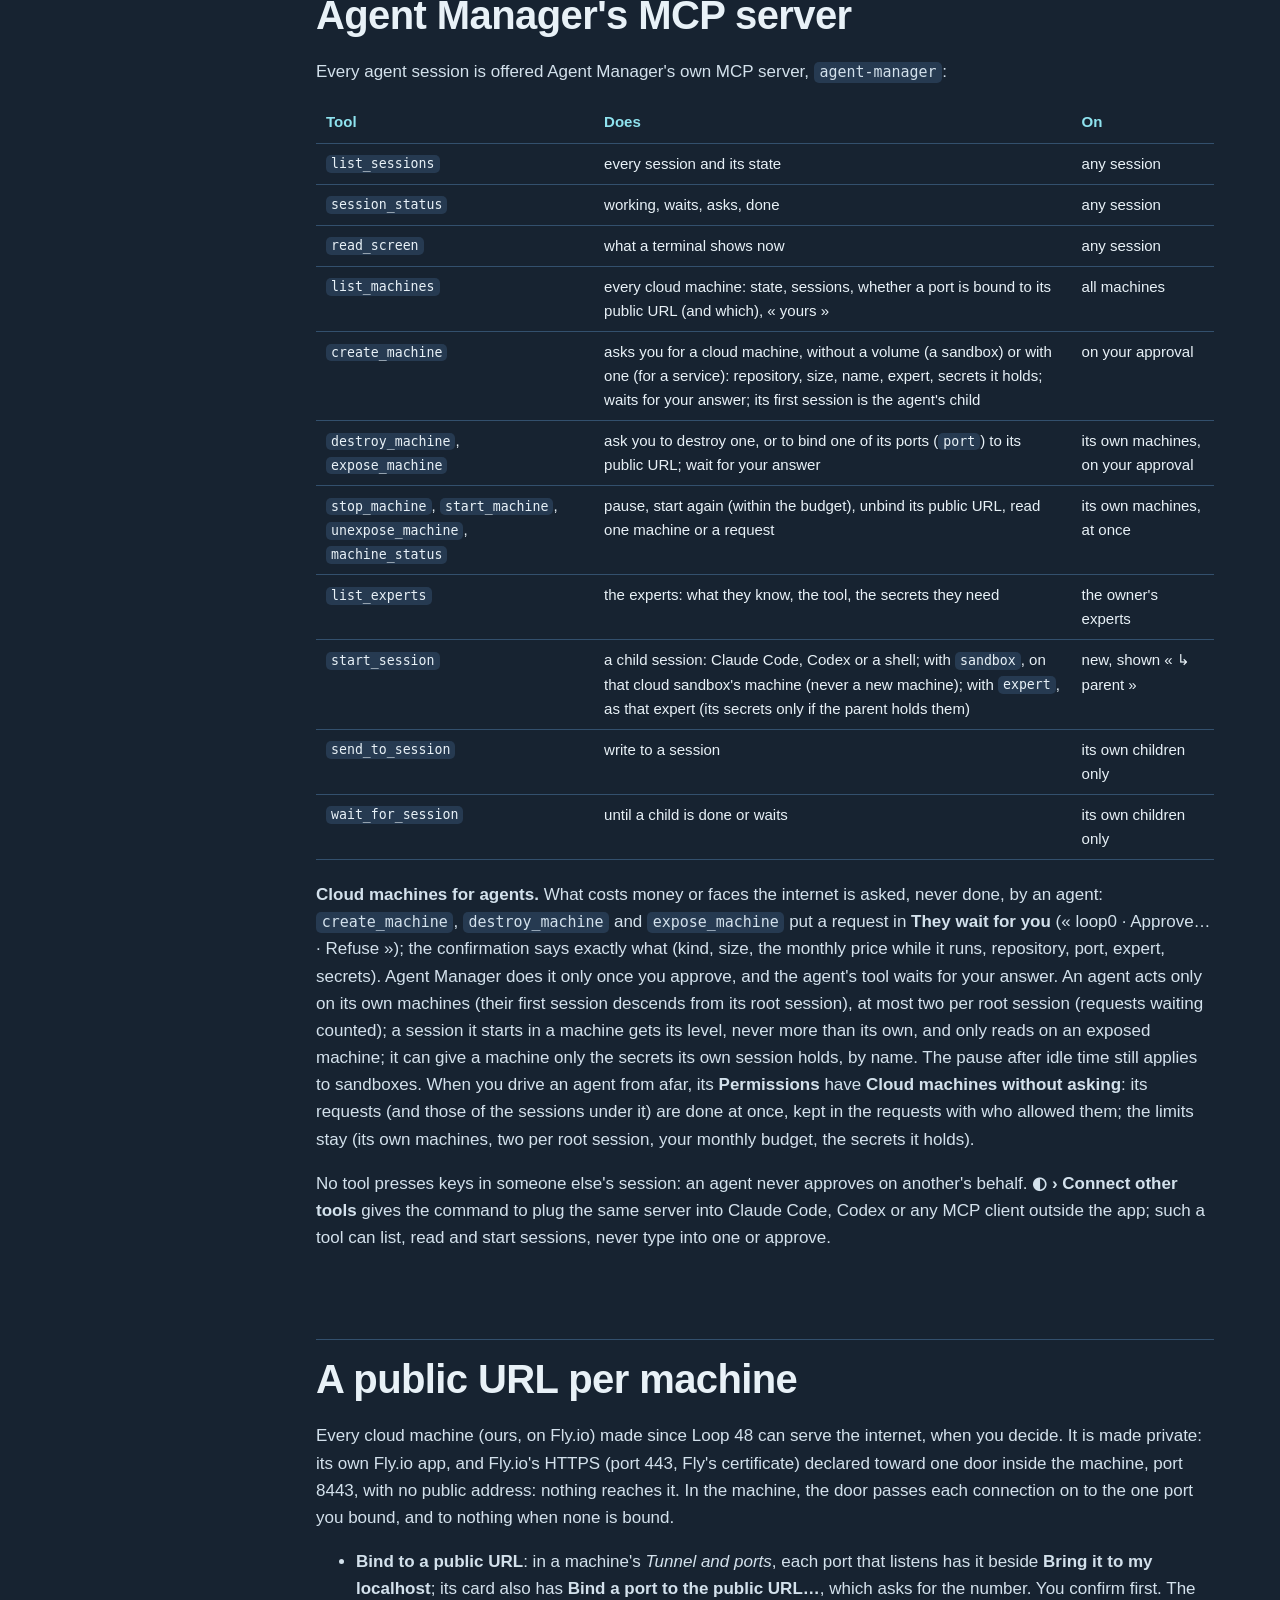
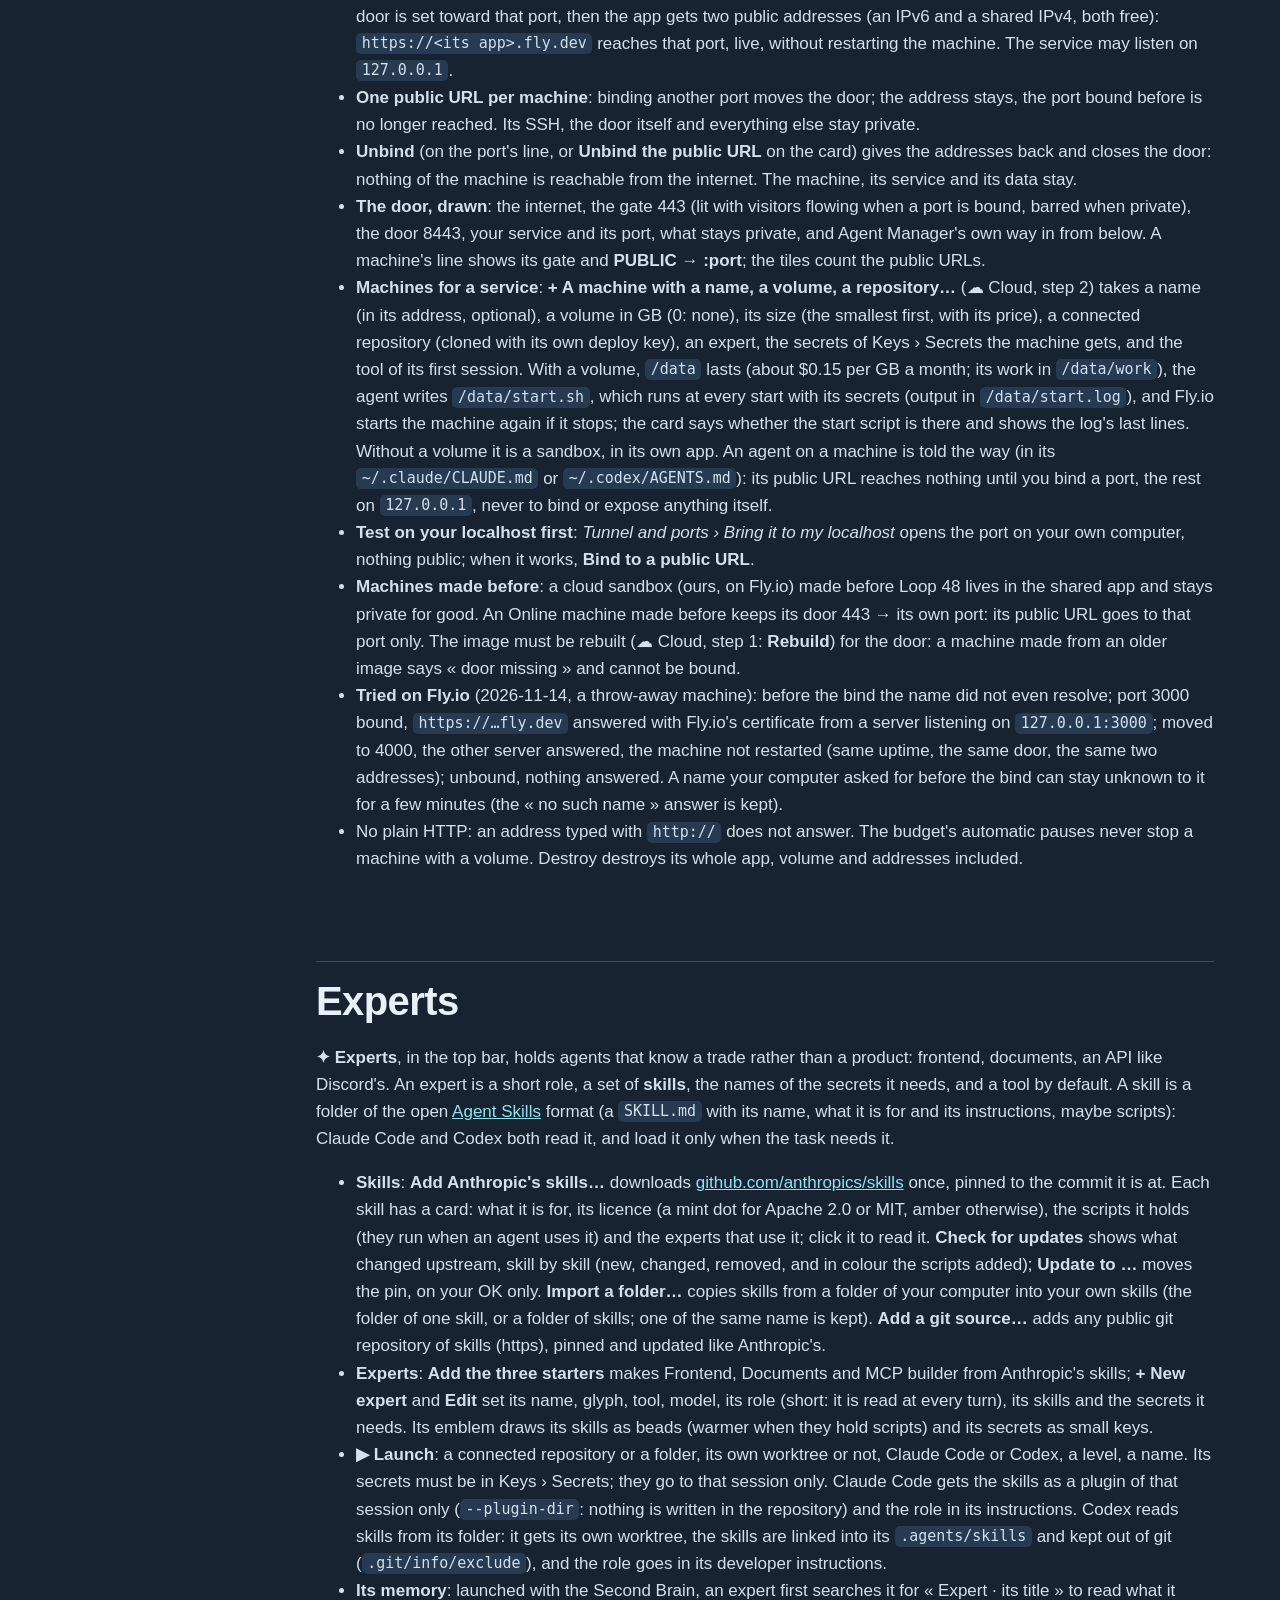
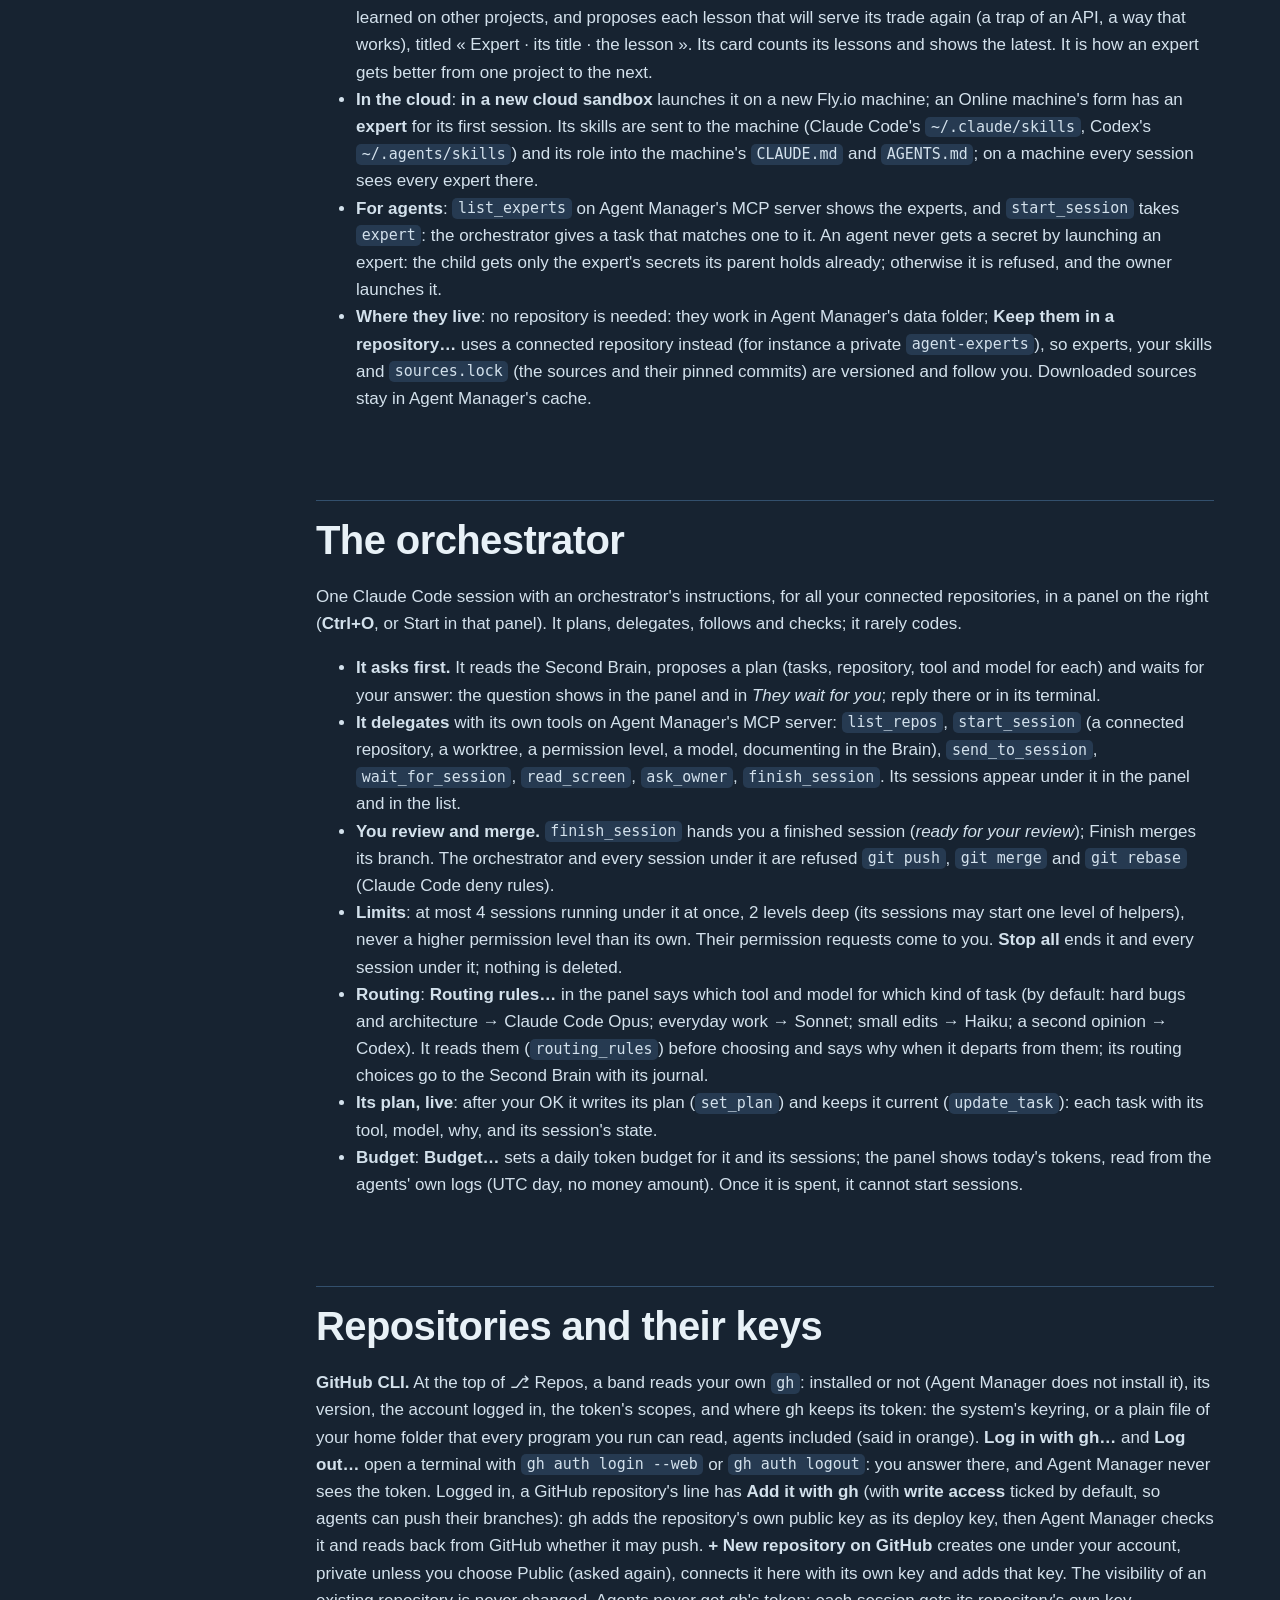
==== commit 9b603fab: "Loop 48: one ☁ Cloud page; a public URL per machine, bound to one port live through our door; Docs, " ====
--- a/public/docs.html
+++ b/public/docs.html
@@ -69,8 +69,8 @@
         <a href="#orchestrator">The orchestrator</a>
         <a href="#repos">Repositories and their keys</a>
         <a href="#remote-control">Remote Control</a>
-        <a href="#sandboxes">Cloud sandboxes and costs</a>
-        <a href="#online">Online machines</a>
+        <a href="#sandboxes">Cloud machines and costs</a>
+        <a href="#online">A public URL per machine</a>
         <a href="#experts">Experts</a>
         <p class="group">Reference</p>
         <a href="#keys">Keys and secrets</a>
@@ -223,7 +223,7 @@
         <p>The top bar has two families of buttons. <b>View ▾</b> names the way the sessions are shown (it reads
           <b>Focus ▾</b>, <b>Grid ▾</b>…) and opens a panel: the five ways (Focus, Grid, Board, History, Review), each
           with its shortcut, then the seven themes. Beside it stand the managers, one button each: <b>WSL</b> (on Linux:
-          <b>Computer</b>), <b>☁ Sandboxes</b>, <b>⎇ Repos</b>. A click opens a manager's page; a second click on the
+          <b>Computer</b>), <b>⚷ Keys</b>, <b>☁ Cloud</b>, <b>✦ Experts</b>, <b>⎇ Repos</b>. A click opens a manager's page; a second click on the
           same button comes back to the sessions as they were shown. In a narrow window the managers show their sign
           alone, and their names stay in the tooltips.</p>
         <p>The <b>WSL</b> button is alive: <b>●</b> when everything stands, <b>!</b> when something deserves a look (a
@@ -419,10 +419,10 @@
           <tr><td><code>list_sessions</code></td><td>every session and its state</td><td>any session</td></tr>
           <tr><td><code>session_status</code></td><td>working, waits, asks, done</td><td>any session</td></tr>
           <tr><td><code>read_screen</code></td><td>what a terminal shows now</td><td>any session</td></tr>
-          <tr><td><code>list_machines</code></td><td>every cloud machine: state, sessions, exposed or not, « yours »</td><td>all machines</td></tr>
-          <tr><td><code>create_machine</code></td><td>asks you for a private sandbox or an Online machine (repository, size, port, expert, secrets it holds); waits for your answer; its first session is the agent's child</td><td>on your approval</td></tr>
-          <tr><td><code>destroy_machine</code>, <code>expose_machine</code></td><td>ask you to destroy one, or to expose an Online machine; wait for your answer</td><td>its own machines, on your approval</td></tr>
-          <tr><td><code>stop_machine</code>, <code>start_machine</code>, <code>unexpose_machine</code>, <code>machine_status</code></td><td>pause, start again (within the budget), close to the internet, read one machine or a request</td><td>its own machines, at once</td></tr>
+          <tr><td><code>list_machines</code></td><td>every cloud machine: state, sessions, whether a port is bound to its public URL (and which), « yours »</td><td>all machines</td></tr>
+          <tr><td><code>create_machine</code></td><td>asks you for a cloud machine, without a volume (a sandbox) or with one (for a service): repository, size, name, expert, secrets it holds; waits for your answer; its first session is the agent's child</td><td>on your approval</td></tr>
+          <tr><td><code>destroy_machine</code>, <code>expose_machine</code></td><td>ask you to destroy one, or to bind one of its ports (<code>port</code>) to its public URL; wait for your answer</td><td>its own machines, on your approval</td></tr>
+          <tr><td><code>stop_machine</code>, <code>start_machine</code>, <code>unexpose_machine</code>, <code>machine_status</code></td><td>pause, start again (within the budget), unbind its public URL, read one machine or a request</td><td>its own machines, at once</td></tr>
           <tr><td><code>list_experts</code></td><td>the experts: what they know, the tool, the secrets they need</td><td>the owner's experts</td></tr>
           <tr><td><code>start_session</code></td><td>a child session: Claude Code, Codex or a shell; with <code>sandbox</code>, on that cloud sandbox's machine (never a new machine); with <code>expert</code>, as that expert (its secrets only if the parent holds them)</td><td>new, shown « ↳ parent »</td></tr>
           <tr><td><code>send_to_session</code></td><td>write to a session</td><td>its own children only</td></tr>
@@ -443,44 +443,48 @@
           <b>◐ › Connect other tools</b> gives the command to plug the same server into Claude Code, Codex or any MCP
           client outside the app; such a tool can list, read and start sessions, never type into one or approve.</p>
 
-        <h2 id="online">Online machines</h2>
-        <p><b>⬡ Online</b>, in the top bar, is for services on the internet: a website, an API, with its database beside
-          it. It is not a sandbox: a sandbox is private and throw-away, an Online machine lasts and may have one public
-          door. It needs the same Fly.io token (⚷ Keys, step 2) and the image built once in ☁ Sandboxes.</p>
-        <ul>
-          <li><b>One line per service</b>: four tiles first (public, private, running, today's cost), then each machine on
-            one line: its gate (barred when private, lit with a visitor coming in when public, grey when paused), its name,
-            PUBLIC or PRIVATE and its address, its state, port and size, its sessions, its start script, its cost today.
-            A click on its name or ▸ unfolds everything below (the door drawn, its machine card, as in ☁ Sandboxes); <b>Unfold all</b> /
-            <b>Fold all</b>. The form to make one opens with <b>+ New Online machine</b>.</li>
-          <li><b>A new Online machine</b>: a name (it goes in its address), the port its service listens on inside, a
-            volume in GB, its size (the same as the sandboxes', with its price; the smallest first), and the tool of its first session. <b>Make it (private)</b> creates its own Fly.io app, a
-            volume mounted on <code>/data</code> (where its work and your data live, kept across restarts; about $0.15 per
-            GB a month), and the machine, with the service 443 (HTTPS) declared toward that port. No plain HTTP: an
-            address typed with <code>http://</code> does not answer. It has no
-            public address yet: nothing reaches it from the internet.</li>
-          <li><b>Expose to the internet…</b> asks first, then gives its app two public addresses (an IPv6 and a shared
-            IPv4, both free): <code>https://&lt;its app&gt;.fly.dev</code> then reaches its port, with Fly.io's
-            certificate. Only that port: its SSH and everything that listens on <code>127.0.0.1</code> (a database, a
-            cache, workers) stay private. The card shows <b>PUBLIC</b> and the address. <b>Close to the internet</b>
-            gives the addresses back; the machine, its service and its data stay.</li>
-          <li><b>The door, drawn</b>: the internet, the gate 443 (lit and with visitors flowing when public, barred when
-            private), your service's port, what stays private, and Agent Manager's own way in from below.</li>
-          <li><b>Its repository and its secrets</b>: the form takes a connected repository (cloned on the volume, in
-            <code>/data/work</code>, with its own deploy key) and the secrets of Keys › Secrets the machine gets.</li>
-          <li><b>The service comes back by itself</b>: the agent writes <code>/data/start.sh</code>, which the machine
-            runs at every start with its secrets (output in <code>/data/start.log</code>), and Fly.io starts the machine
-            again if it stops. The card says whether the start script is there and shows the log's last lines. An
-            agent on an Online machine is told how (in its <code>~/.claude/CLAUDE.md</code> or
-            <code>~/.codex/AGENTS.md</code>): the public service on <code>0.0.0.0</code> and its port, the rest on
-            <code>127.0.0.1</code>, what lasts on <code>/data</code>, and never to expose it itself. An image built
-            before this says so: Rebuild it in ☁ Sandboxes.</li>
-          <li><b>Test on your localhost first</b>: <i>Tunnel and ports › Bring it to my localhost</i> opens the service's
-            port on your own computer, nothing public; when it works, <b>Expose to the internet…</b>.</li>
-          <li><b>Managed like a sandbox</b>: under the door comes the sandbox card: its state, its sessions (several on
-            one machine, see above), Stop and Start, its <i>Tunnel and ports</i> to bring a port to your localhost, and
-            Destroy, which destroys its whole app, volume and addresses included. The budget's automatic pauses never
-            stop an Online machine. Its runs and costs are in the Sandboxes inventory.</li>
+        <h2 id="online">A public URL per machine</h2>
+        <p>Every cloud machine (ours, on Fly.io) made since Loop 48 can serve the internet, when you decide. It is made
+          private: its own Fly.io app, and Fly.io's HTTPS (port 443, Fly's certificate) declared toward one door inside
+          the machine, port 8443, with no public address: nothing reaches it. In the machine, the door passes each
+          connection on to the one port you bound, and to nothing when none is bound.</p>
+        <ul>
+          <li><b>Bind to a public URL</b>: in a machine's <i>Tunnel and ports</i>, each port that listens has it beside
+            <b>Bring it to my localhost</b>; its card also has <b>Bind a port to the public URL…</b>, which asks for the
+            number. You confirm first. The door is set toward that port, then the app gets two public addresses (an IPv6
+            and a shared IPv4, both free): <code>https://&lt;its app&gt;.fly.dev</code> reaches that port, live, without
+            restarting the machine. The service may listen on <code>127.0.0.1</code>.</li>
+          <li><b>One public URL per machine</b>: binding another port moves the door; the address stays, the port bound
+            before is no longer reached. Its SSH, the door itself and everything else stay private.</li>
+          <li><b>Unbind</b> (on the port's line, or <b>Unbind the public URL</b> on the card) gives the addresses back
+            and closes the door: nothing of the machine is reachable from the internet. The machine, its service and its
+            data stay.</li>
+          <li><b>The door, drawn</b>: the internet, the gate 443 (lit with visitors flowing when a port is bound, barred
+            when private), the door 8443, your service and its port, what stays private, and Agent Manager's own way in
+            from below. A machine's line shows its gate and <b>PUBLIC → :port</b>; the tiles count the public URLs.</li>
+          <li><b>Machines for a service</b>: <b>+ A machine with a name, a volume, a repository…</b> (☁ Cloud, step 2)
+            takes a name (in its address, optional), a volume in GB (0: none), its size (the smallest first, with its
+            price), a connected repository (cloned with its own deploy key), an expert, the secrets of Keys › Secrets
+            the machine gets, and the tool of its first session. With a volume, <code>/data</code> lasts (about $0.15 per
+            GB a month; its work in <code>/data/work</code>), the agent writes <code>/data/start.sh</code>, which runs at
+            every start with its secrets (output in <code>/data/start.log</code>), and Fly.io starts the machine again if
+            it stops; the card says whether the start script is there and shows the log's last lines. Without a volume it
+            is a sandbox, in its own app. An agent on a machine is told the way (in its <code>~/.claude/CLAUDE.md</code>
+            or <code>~/.codex/AGENTS.md</code>): its public URL reaches nothing until you bind a port, the rest on
+            <code>127.0.0.1</code>, never to bind or expose anything itself.</li>
+          <li><b>Test on your localhost first</b>: <i>Tunnel and ports › Bring it to my localhost</i> opens the port on
+            your own computer, nothing public; when it works, <b>Bind to a public URL</b>.</li>
+          <li><b>Machines made before</b>: a cloud sandbox (ours, on Fly.io) made before Loop 48 lives in the shared app
+            and stays private for good. An Online machine made before keeps its door 443 → its own port: its public URL
+            goes to that port only. The image must be rebuilt (☁ Cloud, step 1: <b>Rebuild</b>) for the door: a machine
+            made from an older image says « door missing » and cannot be bound.</li>
+          <li><b>Tried on Fly.io</b> (2026-11-14, a throw-away machine): before the bind the name did not even resolve;
+            port 3000 bound, <code>https://…fly.dev</code> answered with Fly.io's certificate from a server listening on
+            <code>127.0.0.1:3000</code>; moved to 4000, the other server answered, the machine not restarted (same
+            uptime, the same door, the same two addresses); unbound, nothing answered. A name your computer asked for
+            before the bind can stay unknown to it for a few minutes (the « no such name » answer is kept).</li>
+          <li>No plain HTTP: an address typed with <code>http://</code> does not answer. The budget's automatic pauses
+            never stop a machine with a volume. Destroy destroys its whole app, volume and addresses included.</li>
         </ul>
 
         <h2 id="experts">Experts</h2>
@@ -630,8 +634,11 @@
           <i>⇄ claude.ai</i>. It needs a Claude account with Remote Control; untick it for sessions that should stay on
           this computer only.</p>
 
-        <h2 id="sandboxes">Cloud sandboxes and costs</h2>
-        <p>A cloud sandbox is a throw-away <b>Fly.io machine</b> made for a session, with your Fly token (Keys).</p>
+        <h2 id="sandboxes">Cloud machines and costs</h2>
+        <p><b>☁ Cloud</b>, in the top bar, holds every cloud machine (ours, on Fly.io), the sandboxes and the machines
+          for a service on one page (Loop 48: they were two pages, Sandboxes and Online). A cloud sandbox is a
+          throw-away <b>Fly.io machine</b> made for a session, with your Fly token (Keys). Each machine made now has its
+          own Fly.io app and can be given <a href="#online">a public URL</a>, one port of it, on your word.</p>
         <p><b>Several sessions on one machine.</b> A sandbox's card lists <b>Sessions on this machine</b>, each with its
           state and <b>Open</b>. <b>+ Claude Code</b>, <b>+ Codex</b> or <b>+ Shell</b> opens one more on the same
           machine: no new machine, no cost but its share of the processor, up to 8 sessions. Each has its own terminal
@@ -642,7 +649,7 @@
           machine. An added session can be archived or removed (its terminal in the machine closes; its worktree and
           files stay); the session that made the sandbox stays until the sandbox is destroyed, and destroying it
           closes every session on the machine. The pause after idle time counts the activity of all of them.</p>
-        <p>The <b>☁ Sandboxes</b> tab is a dashboard: four tiles across, then two columns. On the left, what you use
+        <p>The <b>☁ Cloud</b> tab is a dashboard: five tiles across (running, public URLs, paused, destroyed, at Fly.io), then two columns. On the left, what you use
           to make one: <b>Deploy</b> with the sizes, the <b>Costs</b>, and the <b>Image</b> (one line once it is built;
           <b>Contents ▸</b> shows what it holds). On the right, the cloud sandboxes, one per line like the
           repositories; click a name or its arrow to unfold everything about it: its state, its actions, its tunnel
@@ -706,6 +713,11 @@
           branch, files not committed and commits not pushed, and its cost. <b>Budget</b>: a monthly amount (a warning
           past 80 %, no new sandbox at 100 %) and two caps you can turn on that only <i>pause</i>: a sandbox idle for N
           minutes, or all of them once the budget is reached. <b>Stop everything</b> pauses every running sandbox.</p>
+        <div class="note warn">Seen on Fly.io on 2026-11-14: a paused machine that starts again has the disk of its
+          image again. What was on it, outside a volume, is gone: the clone, files not committed, programs started. Only
+          a machine's volume (<code>/data</code>) is kept. Commit and push before you pause one, or before an idle pause
+          could come. Fly.io can keep the whole disk too (its <code>--rootfs-persist</code> setting, tried once on a test
+          machine: a file stayed across a stop and a start); Agent Manager does not use it yet.</div>
         <div class="note warn">Agent Manager never destroys a sandbox on its own. <b>Destroy</b> is yours, confirmed,
           after it showed the work not pushed. Machines it does not know are listed, never touched unless you destroy
           them.</div>
@@ -761,9 +773,9 @@
         <h2 id="security">Security and privacy</h2>
         <ul>
           <li><b>Local-first</b>: nothing leaves your computer unless you ask (a transcription, a sandbox, a push).</li>
-          <li><b>One public door, on your word</b>: only an <a href="#online">Online machine</a> can face the internet,
-            once you expose it, and then only its port 443 toward its service. The engine, the MCP server and the
-            sandboxes never get a public address.</li>
+          <li><b>One public door, on your word</b>: a cloud machine (ours, on Fly.io) faces the internet only once you bind
+            one of its ports to its public URL, and then only that port, through Fly's HTTPS. Unbinding gives its
+            addresses back at once. The engine and the MCP server never get a public address.</li>
           <li><b>Your agents, your login</b>: agents run as you installed them; their subscription tokens are never read.</li>
           <li><b>No administrator rights</b>: installs for your user only.</li>
           <li><b>No silent downloads</b>: third-party binaries only with your OK, pinned and checked against a published
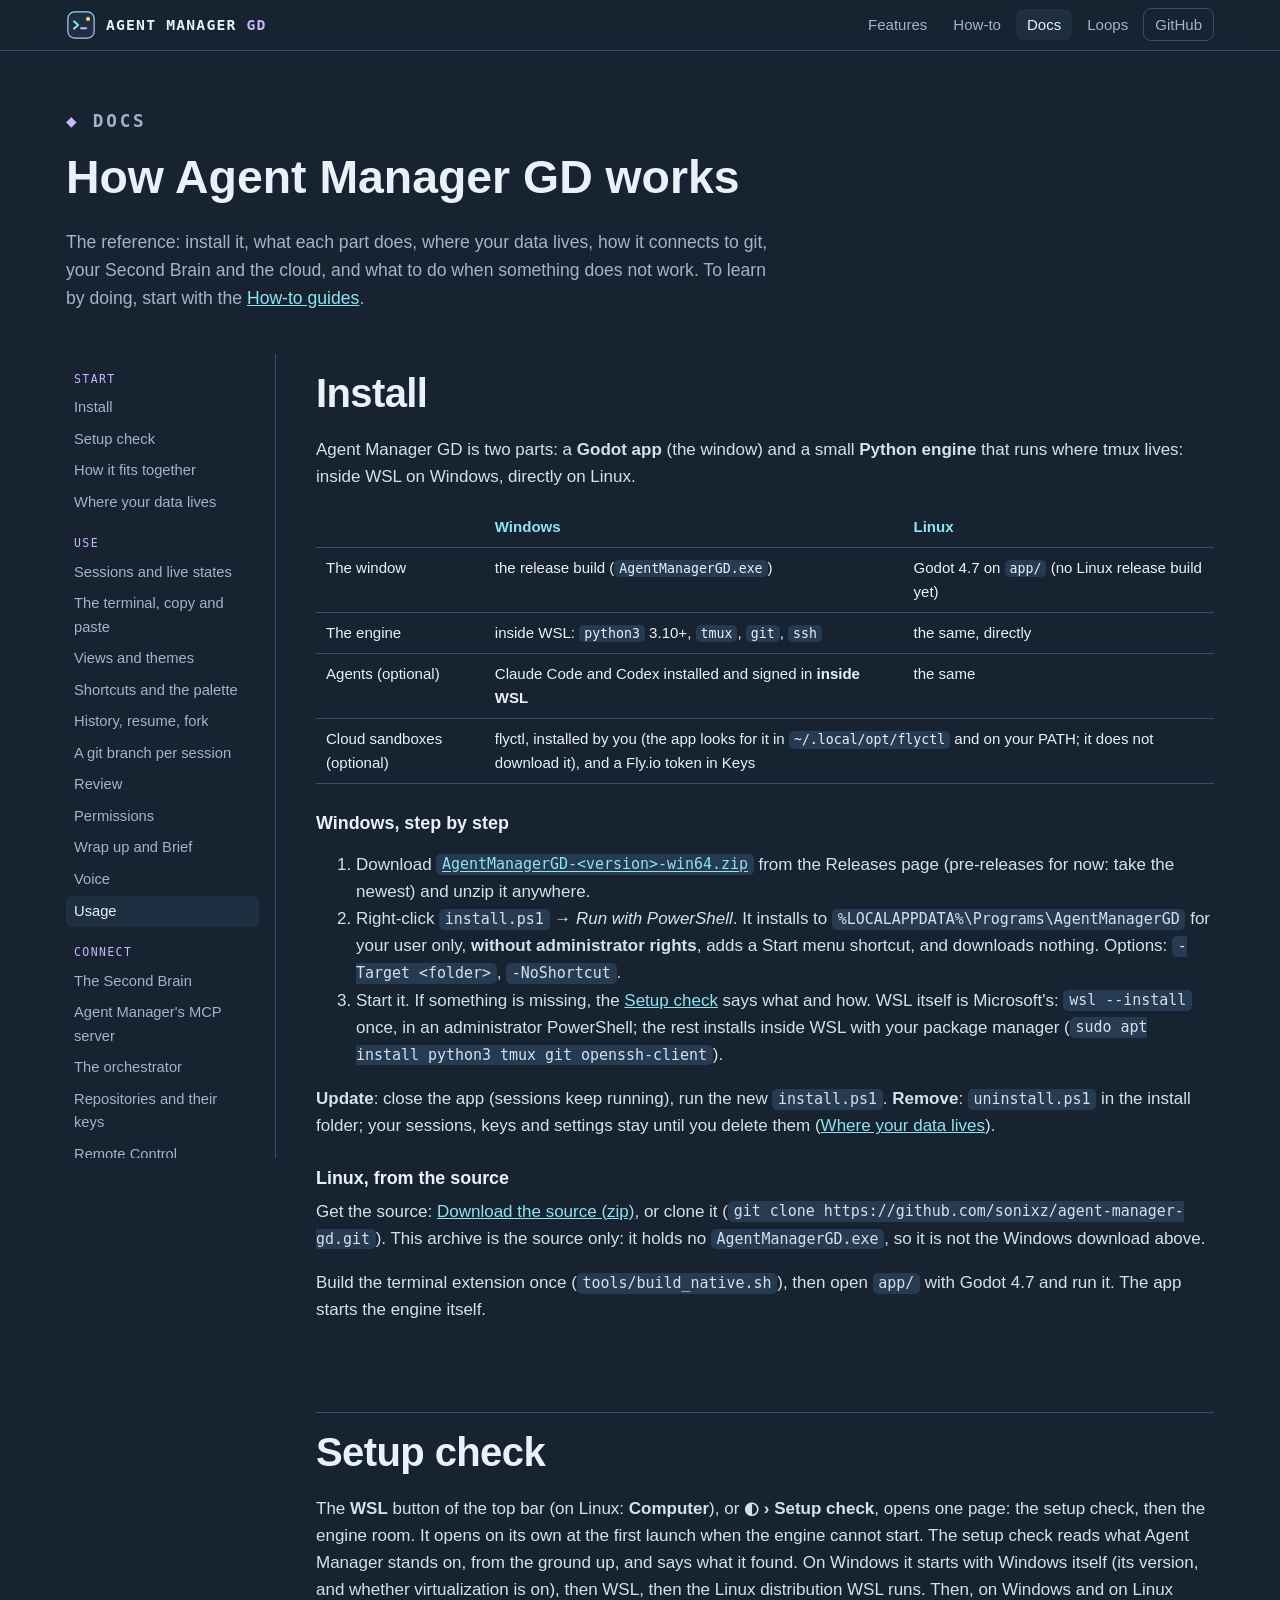
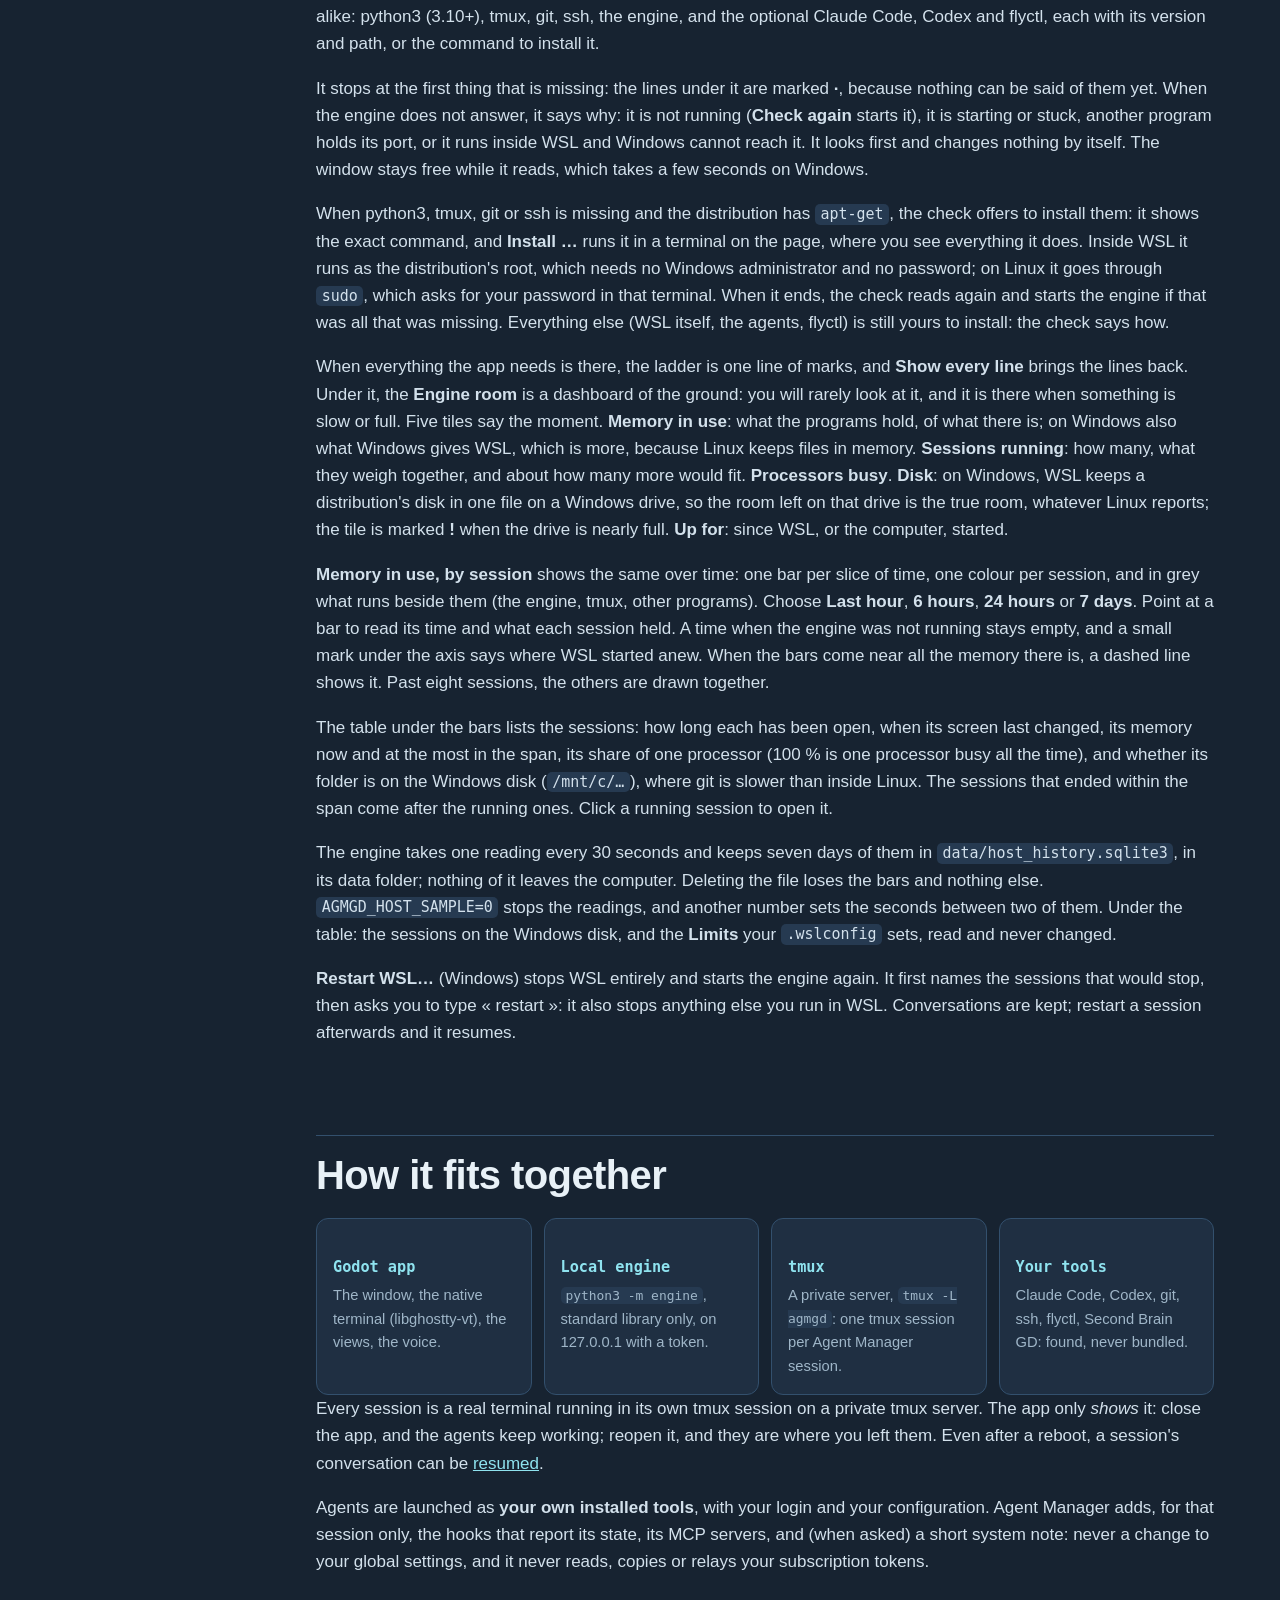
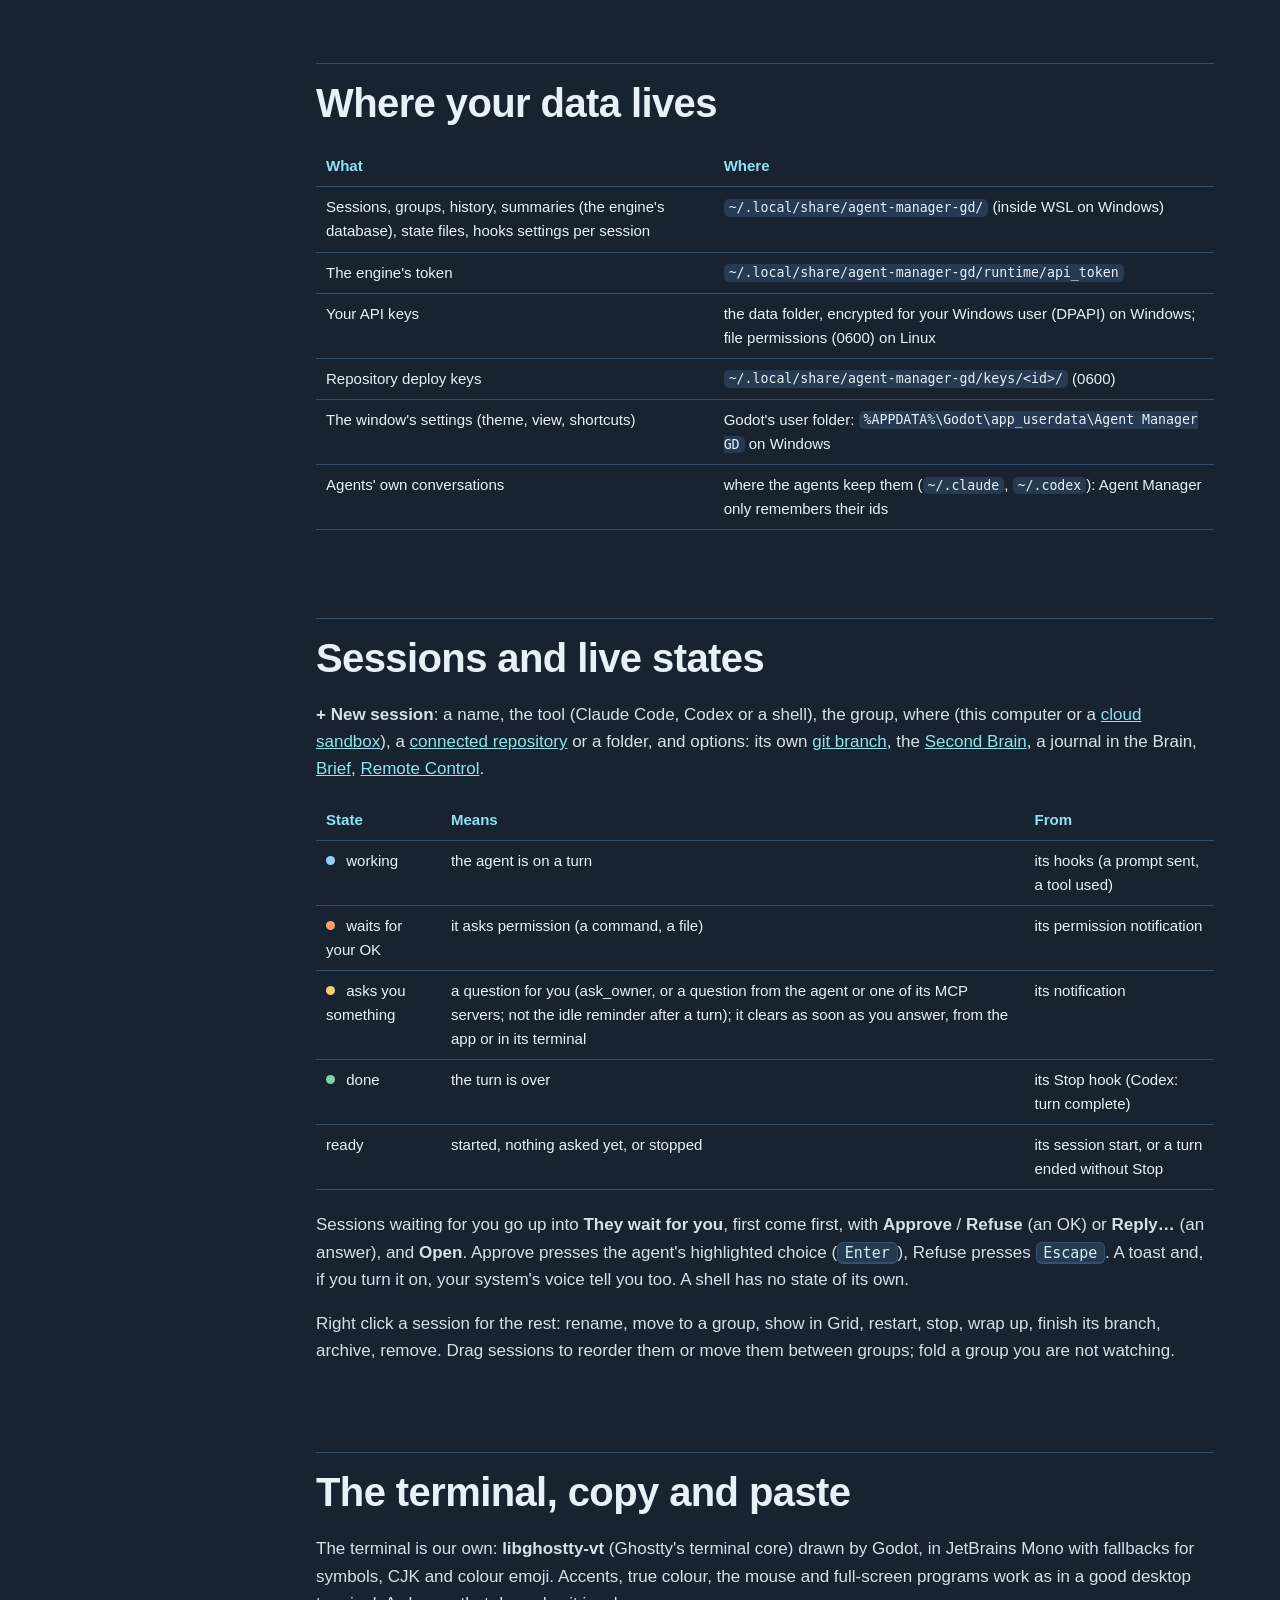
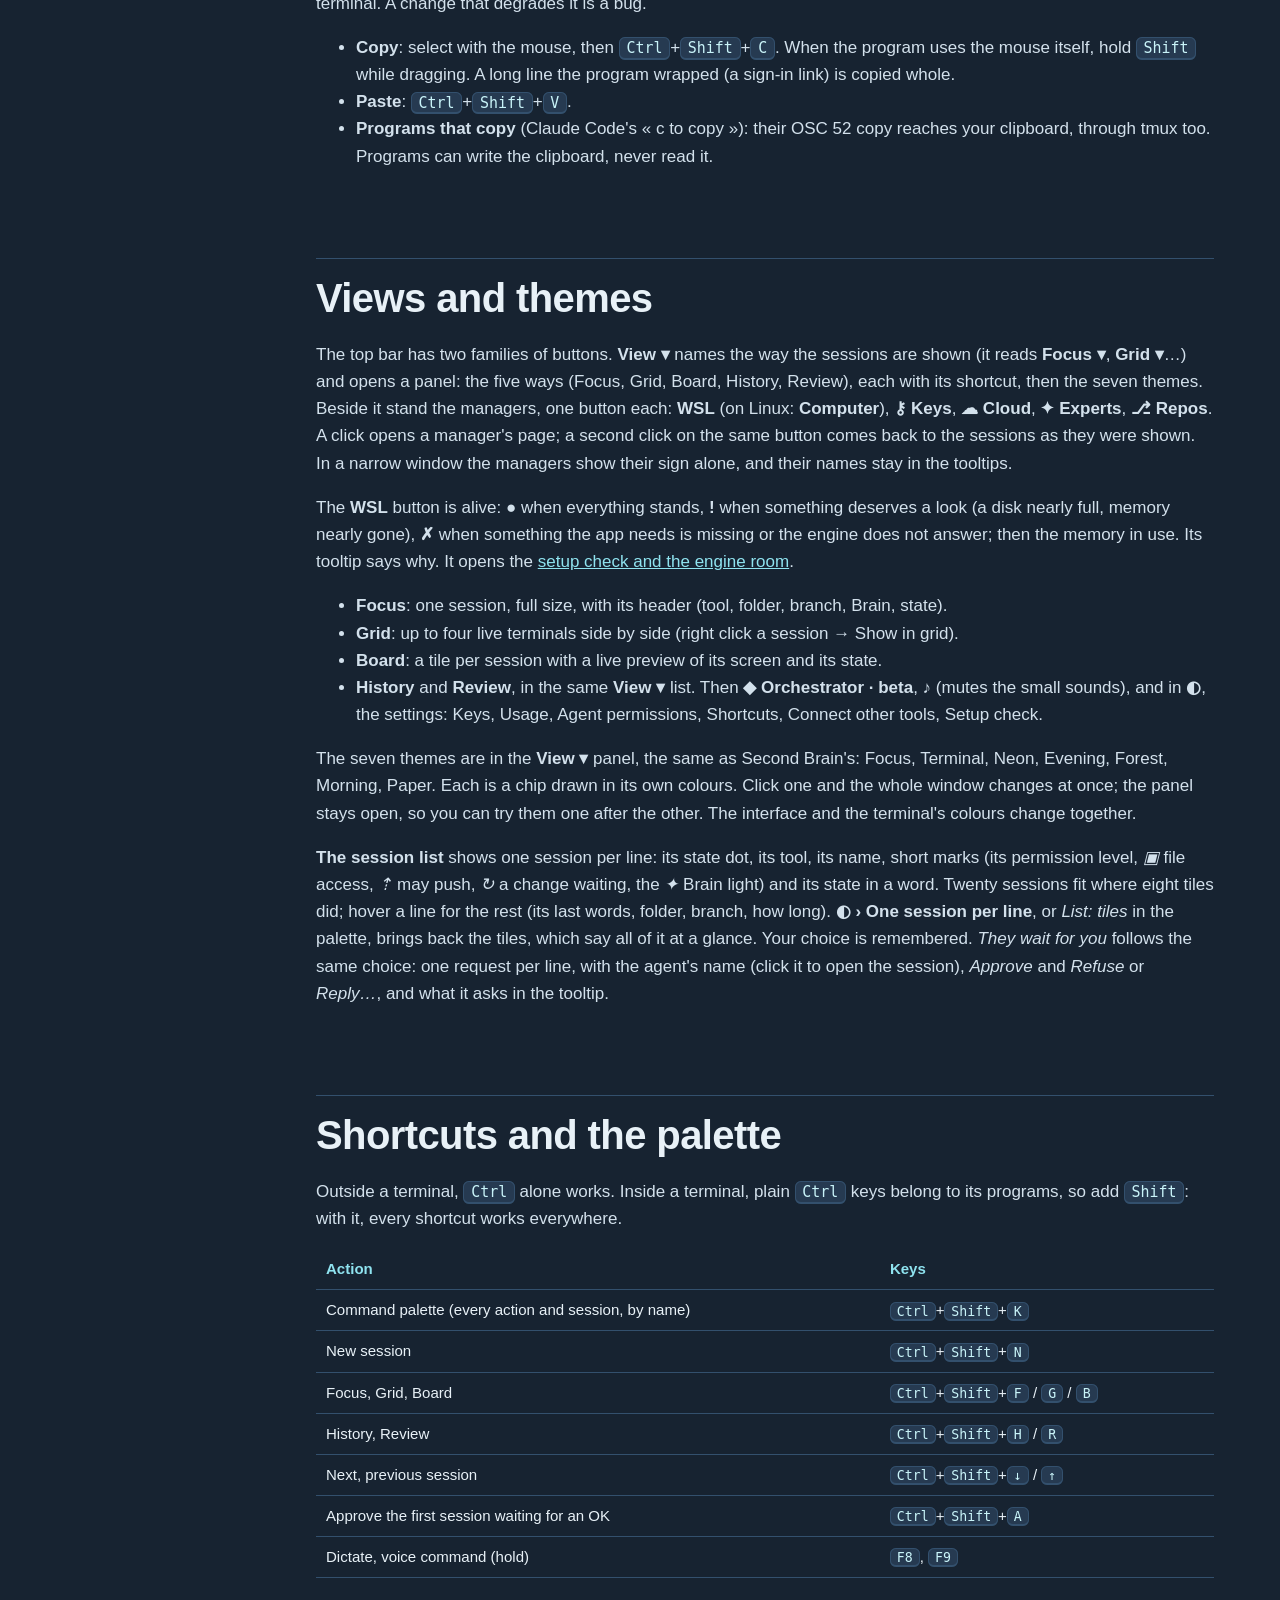
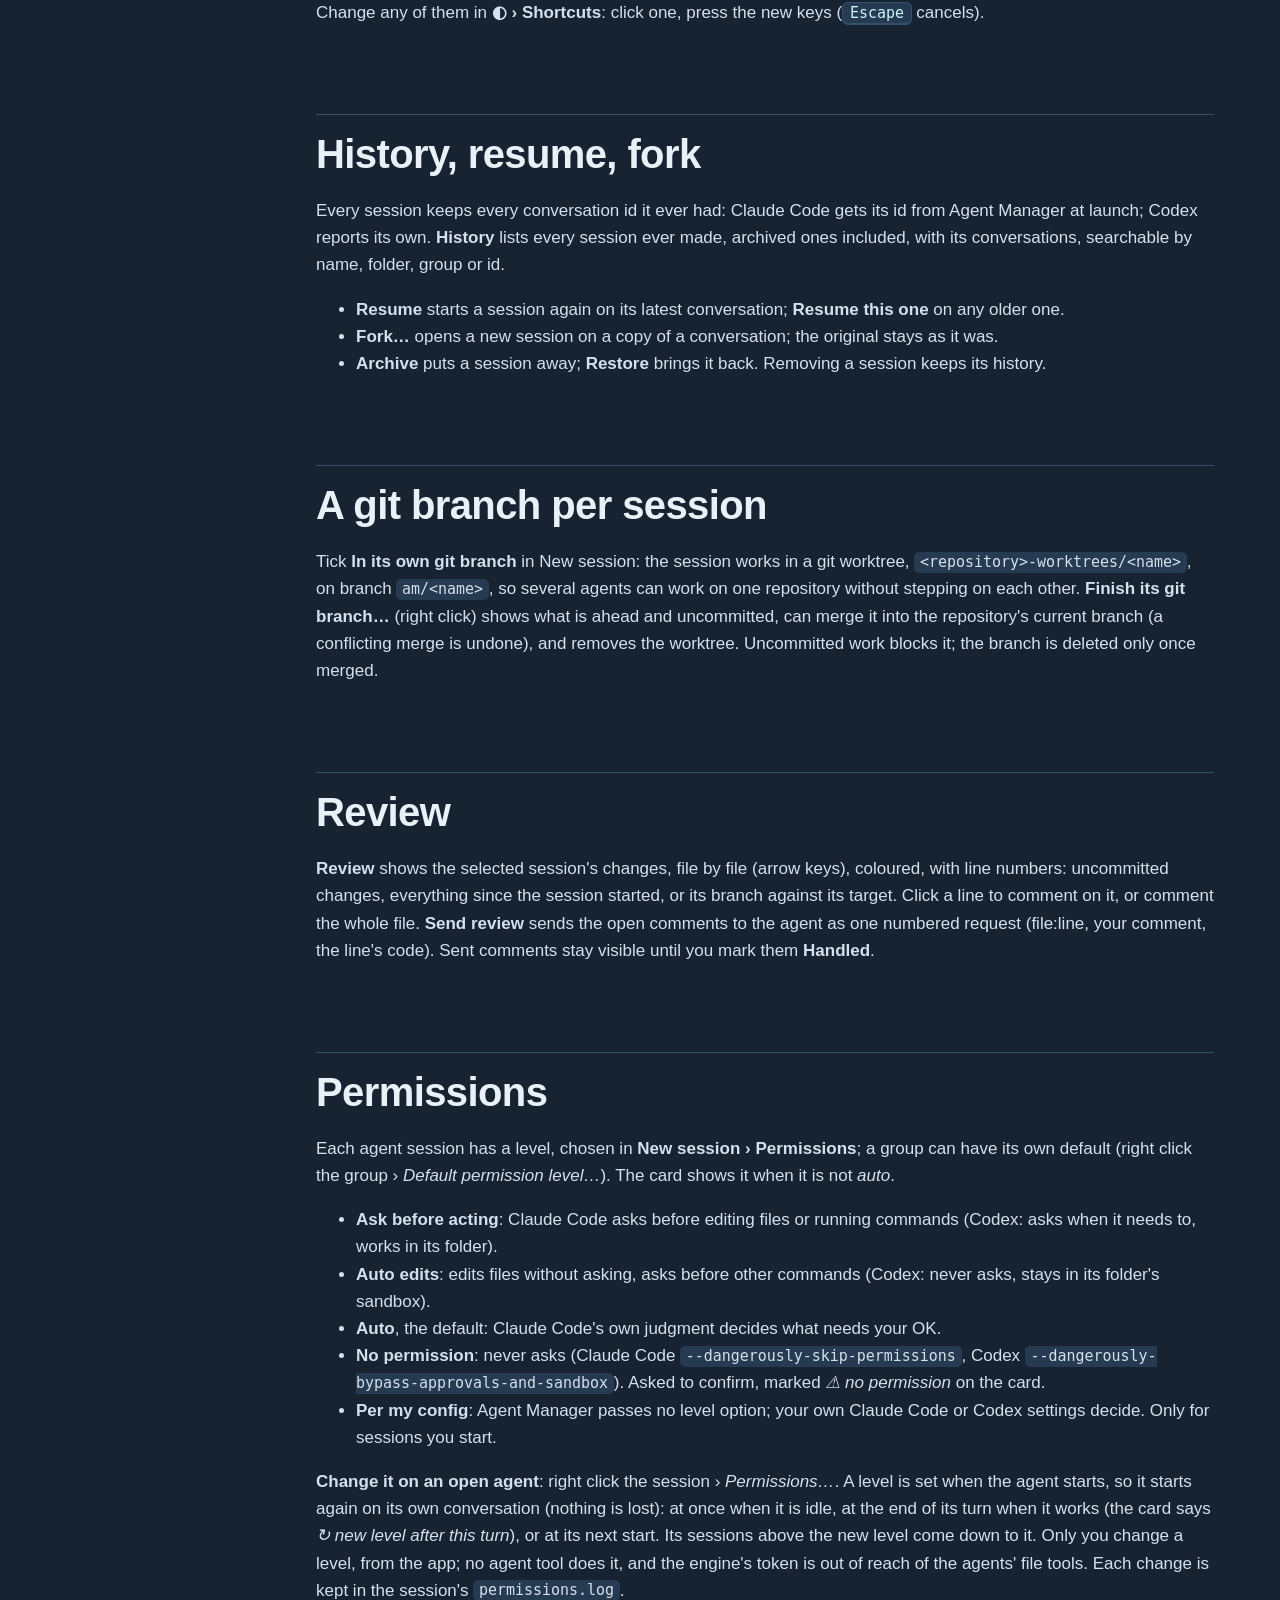
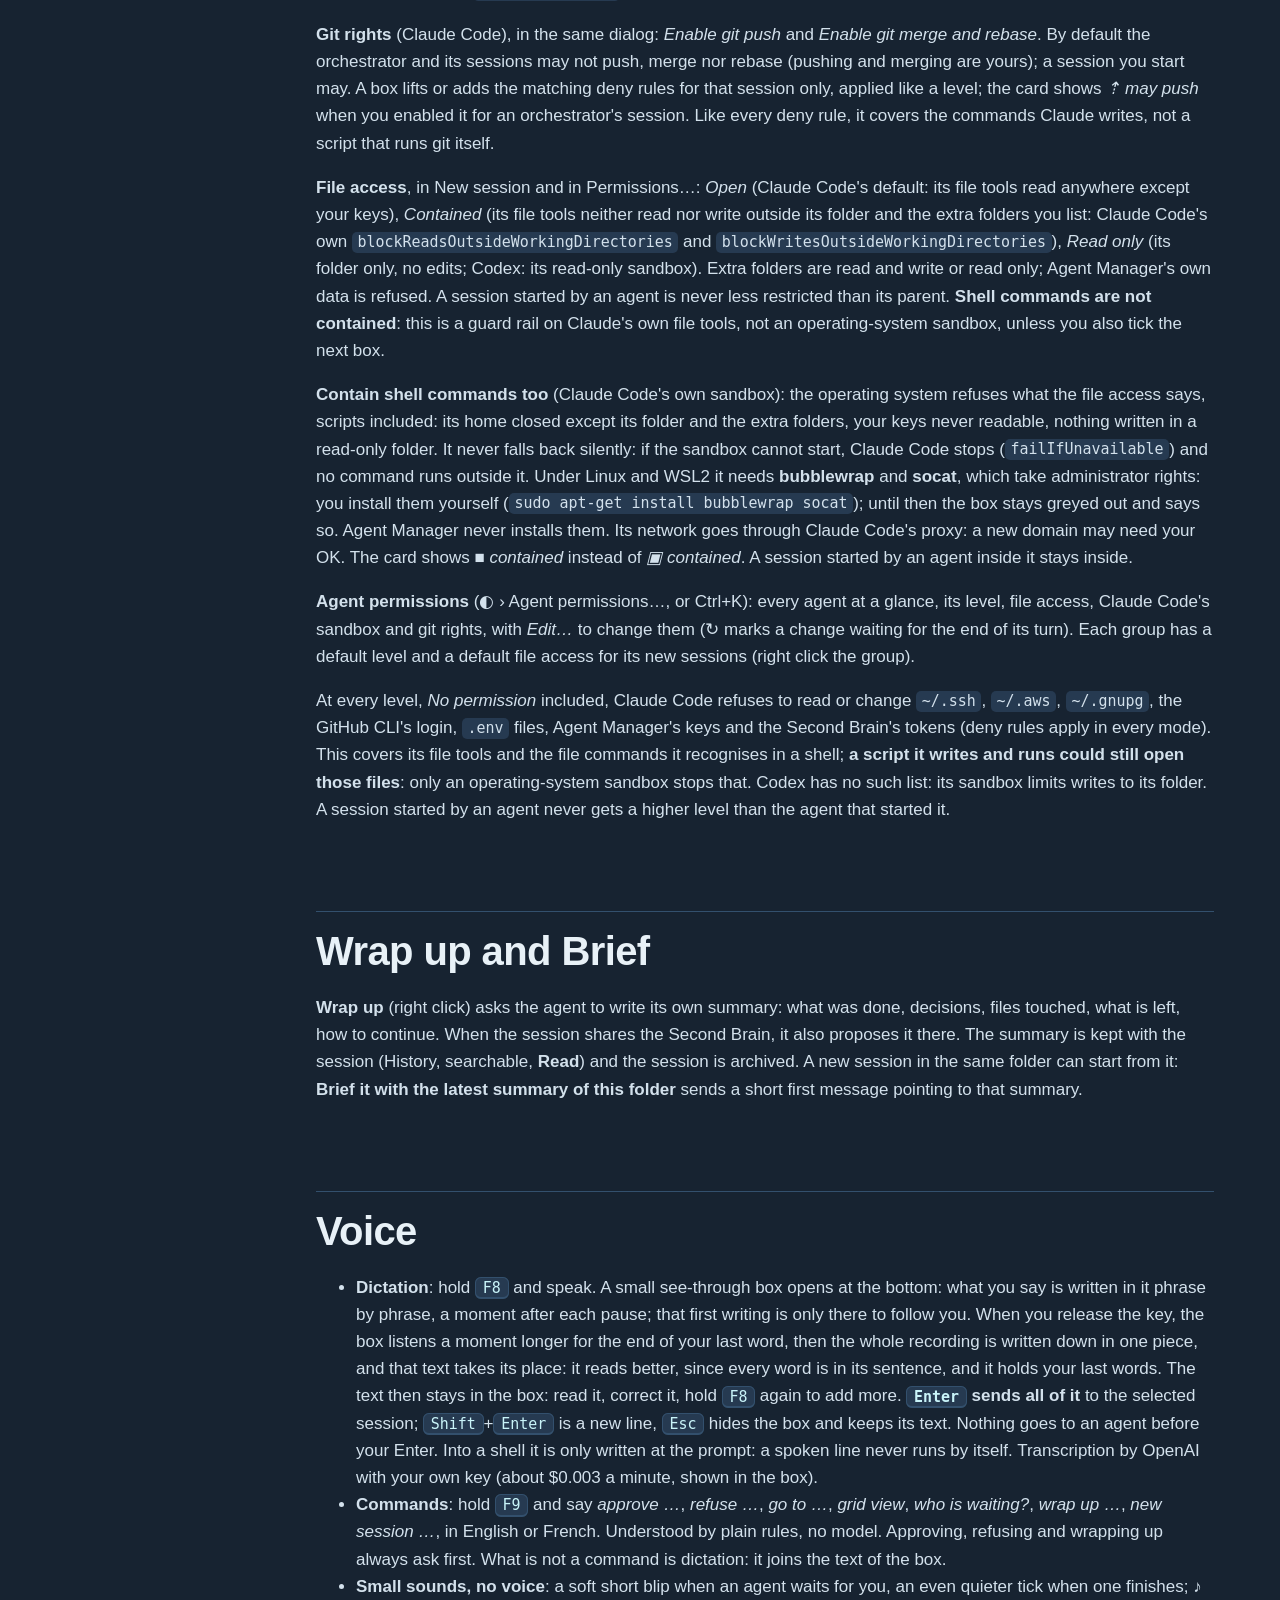
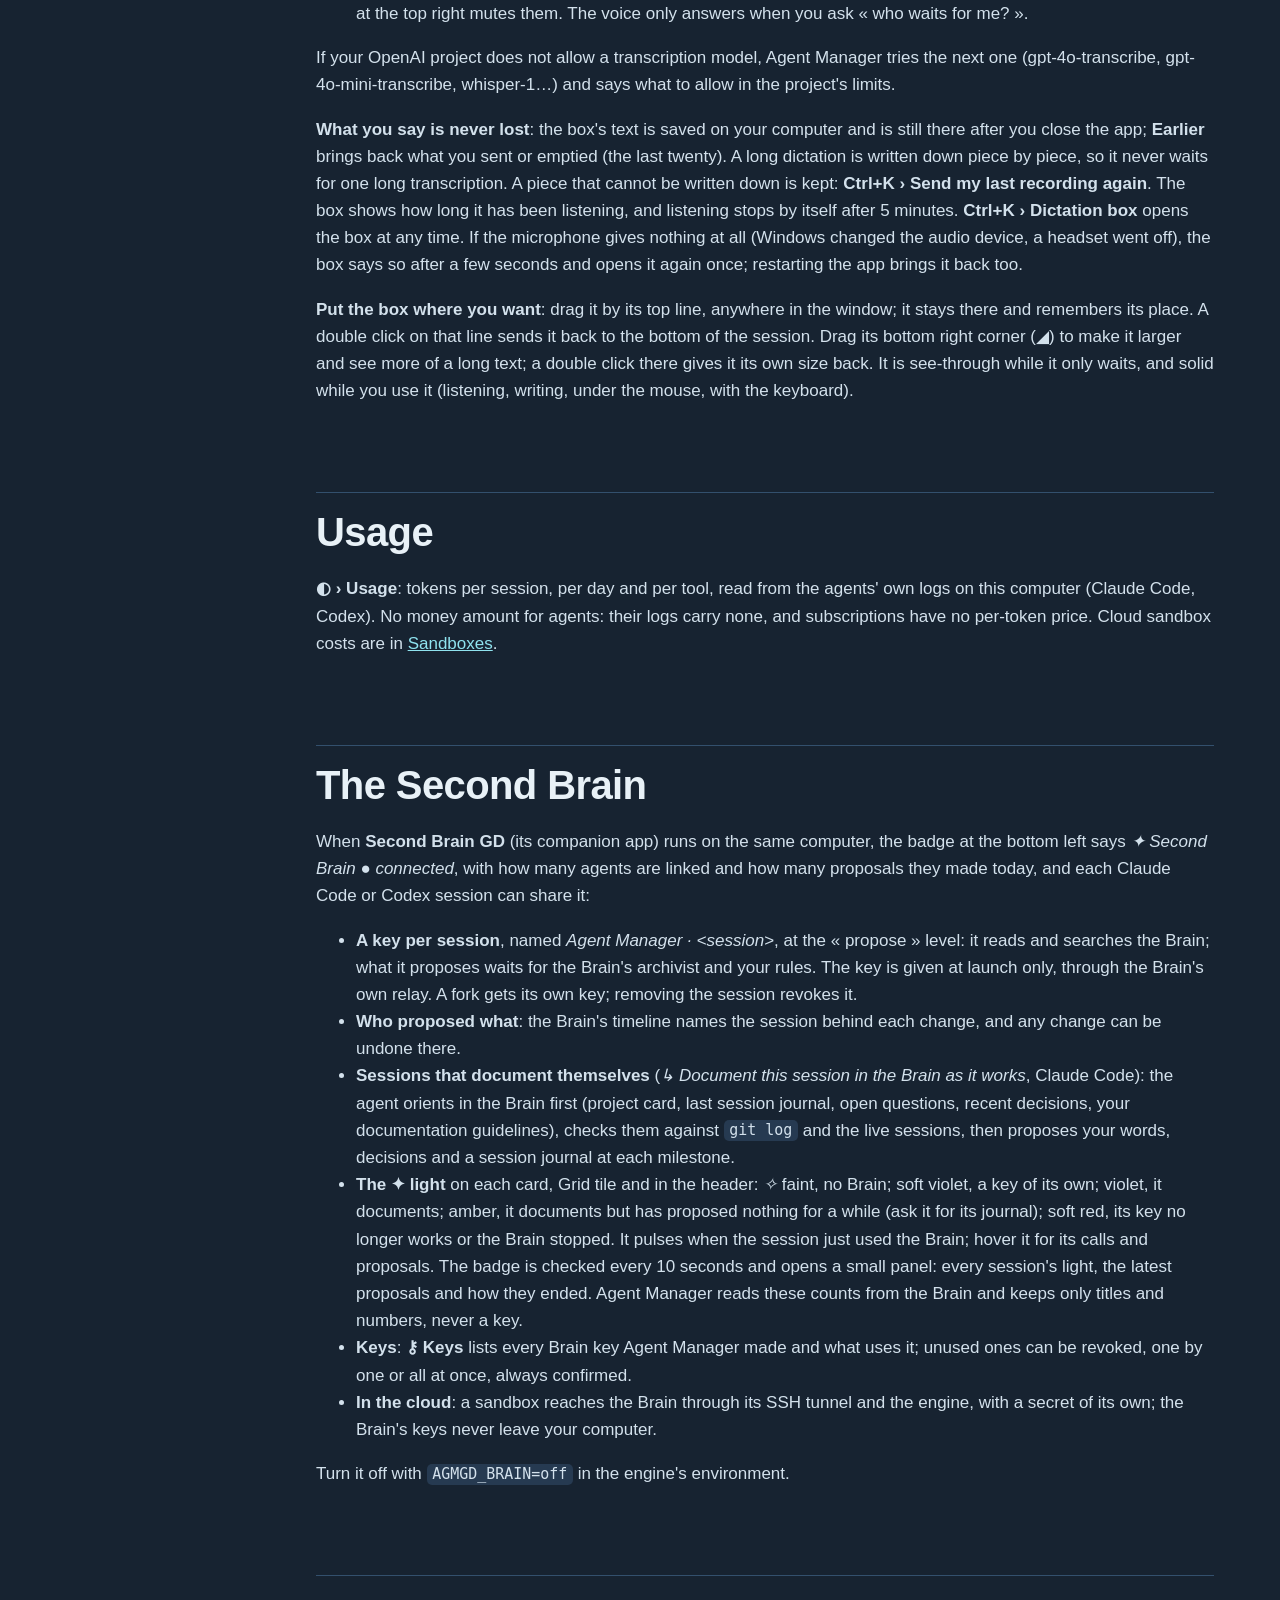
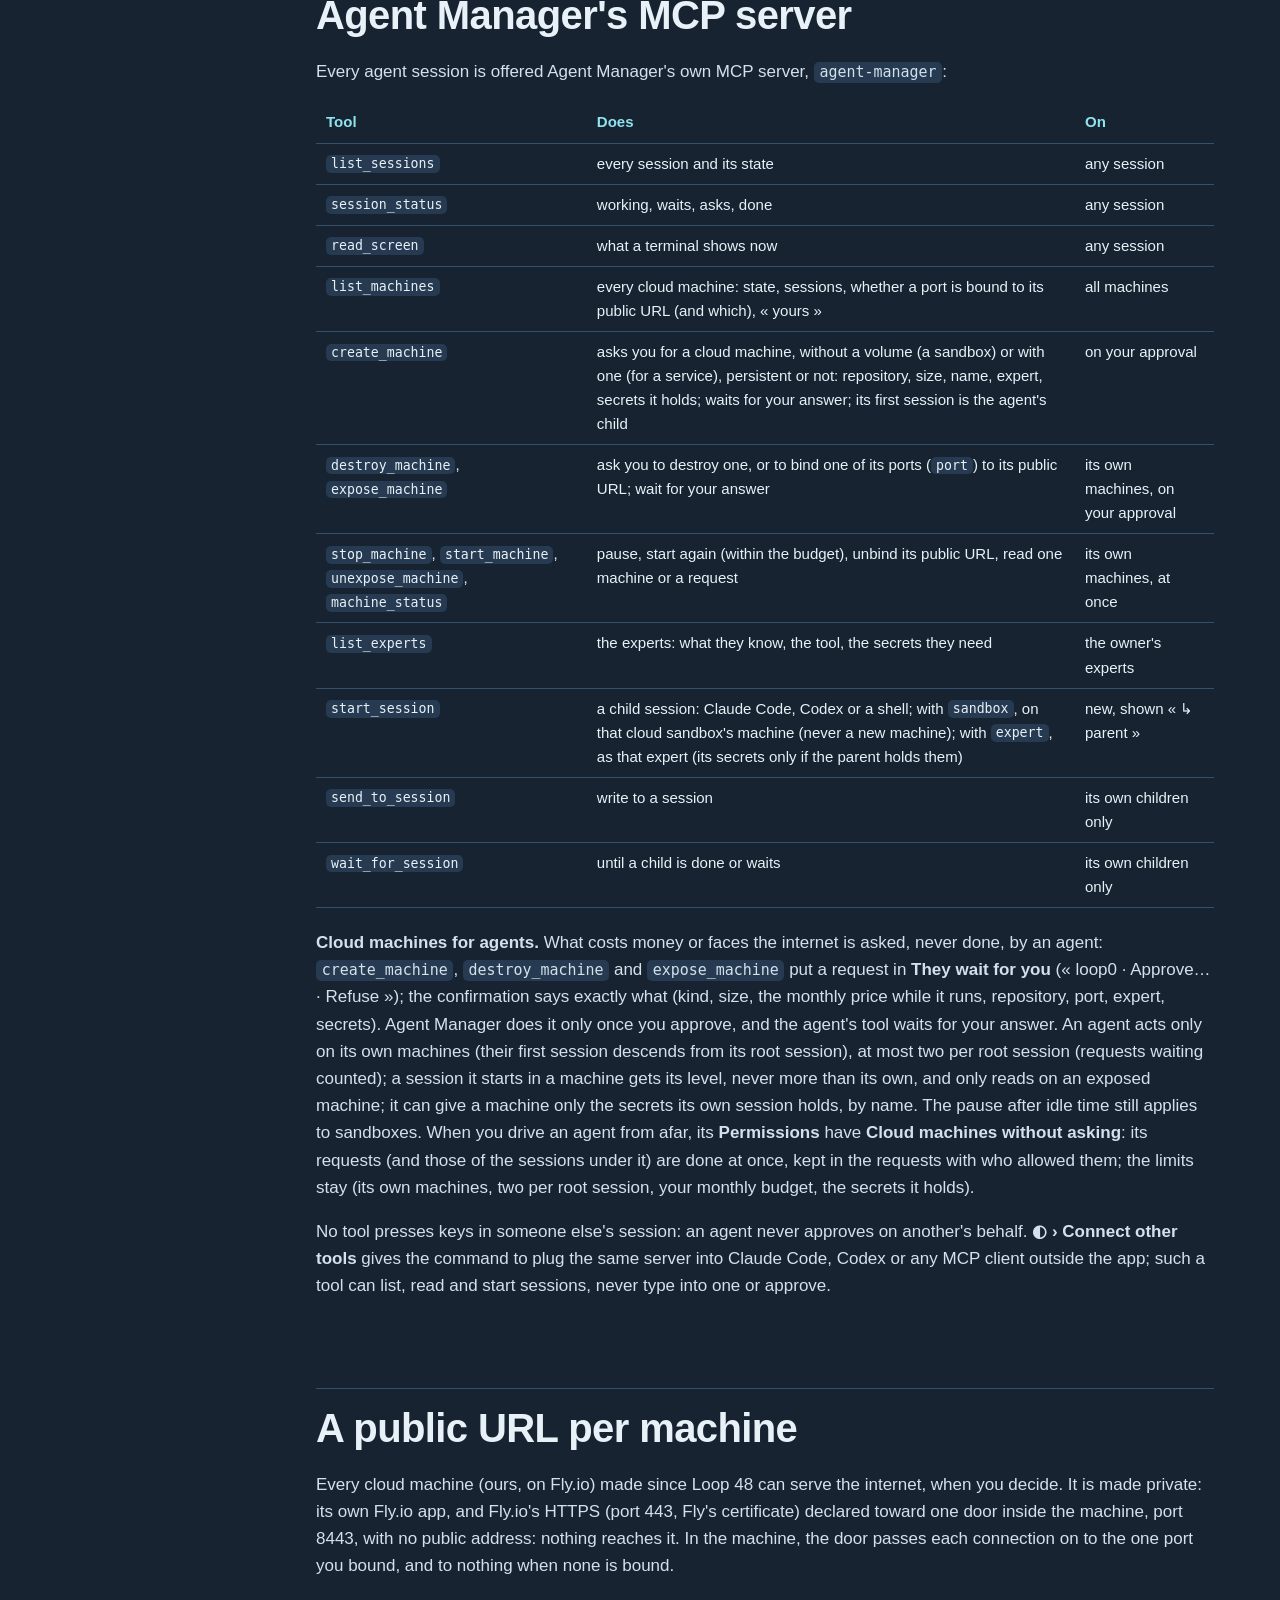
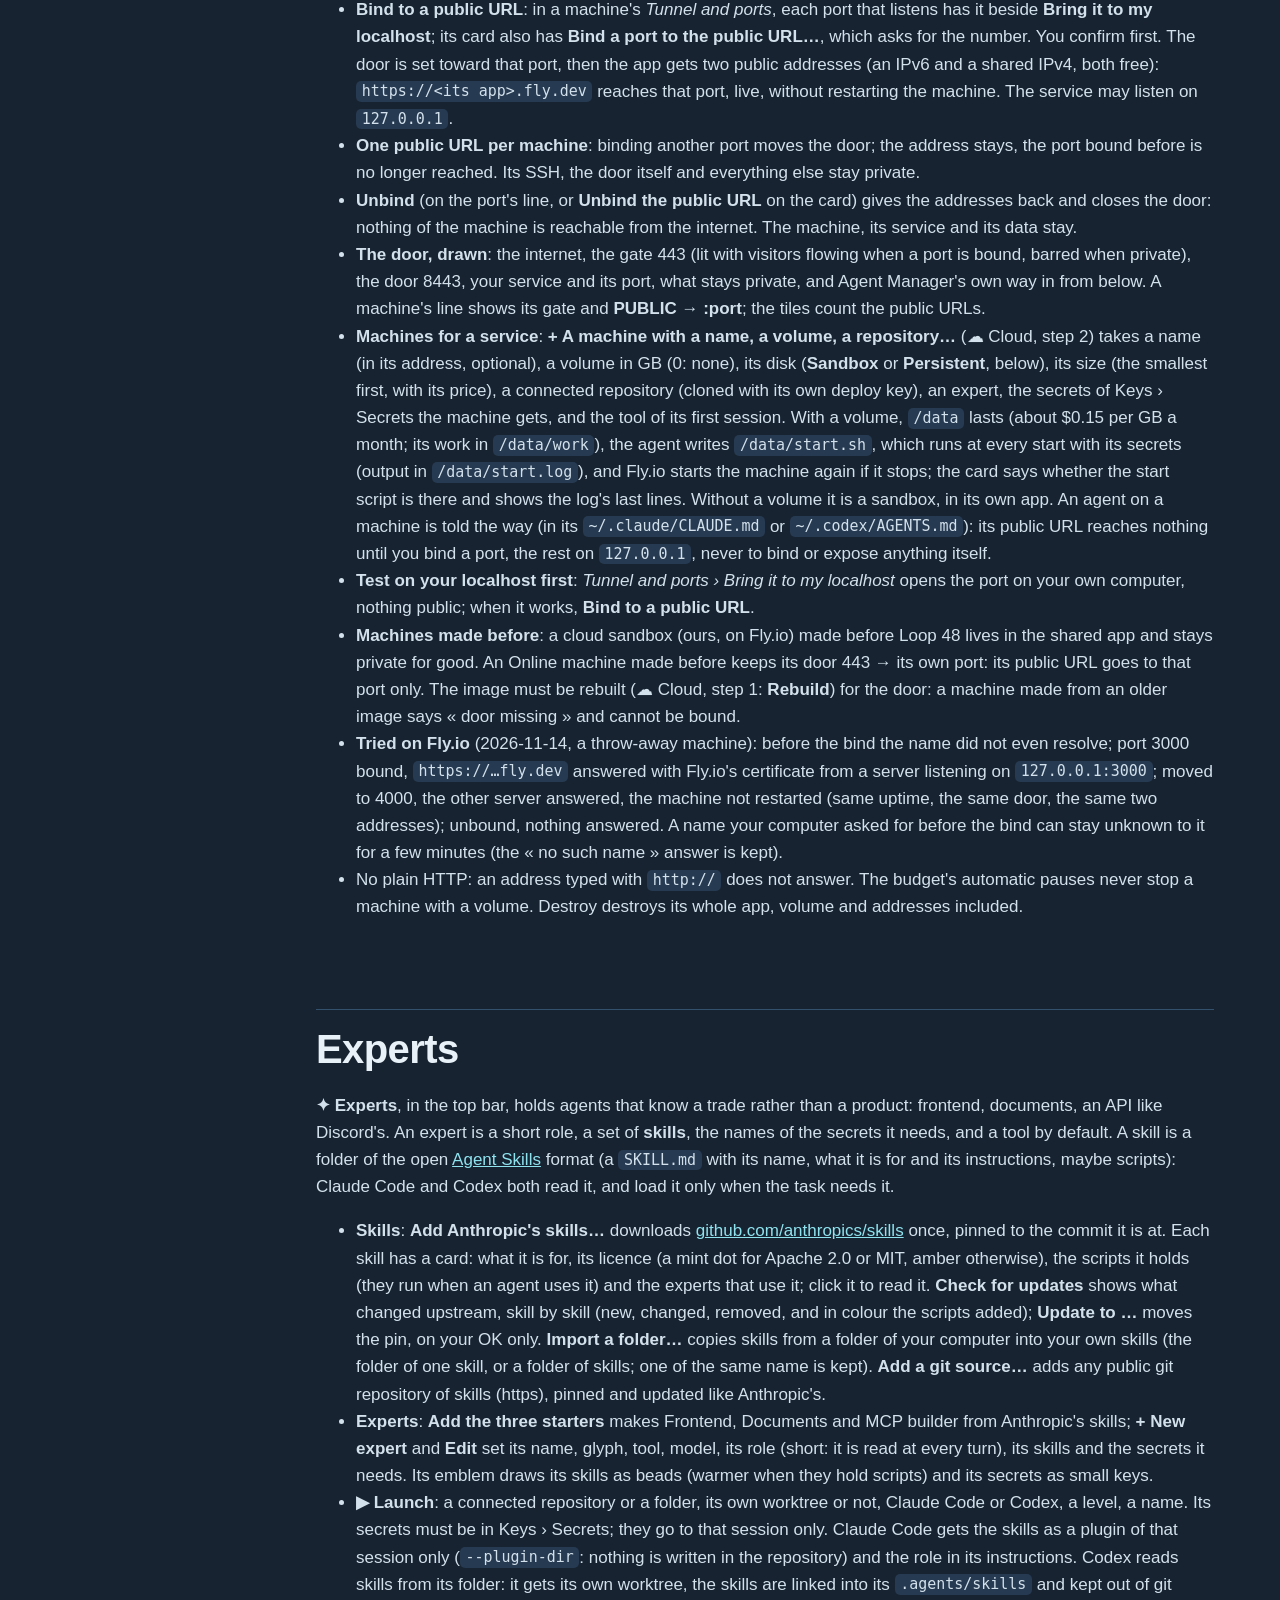
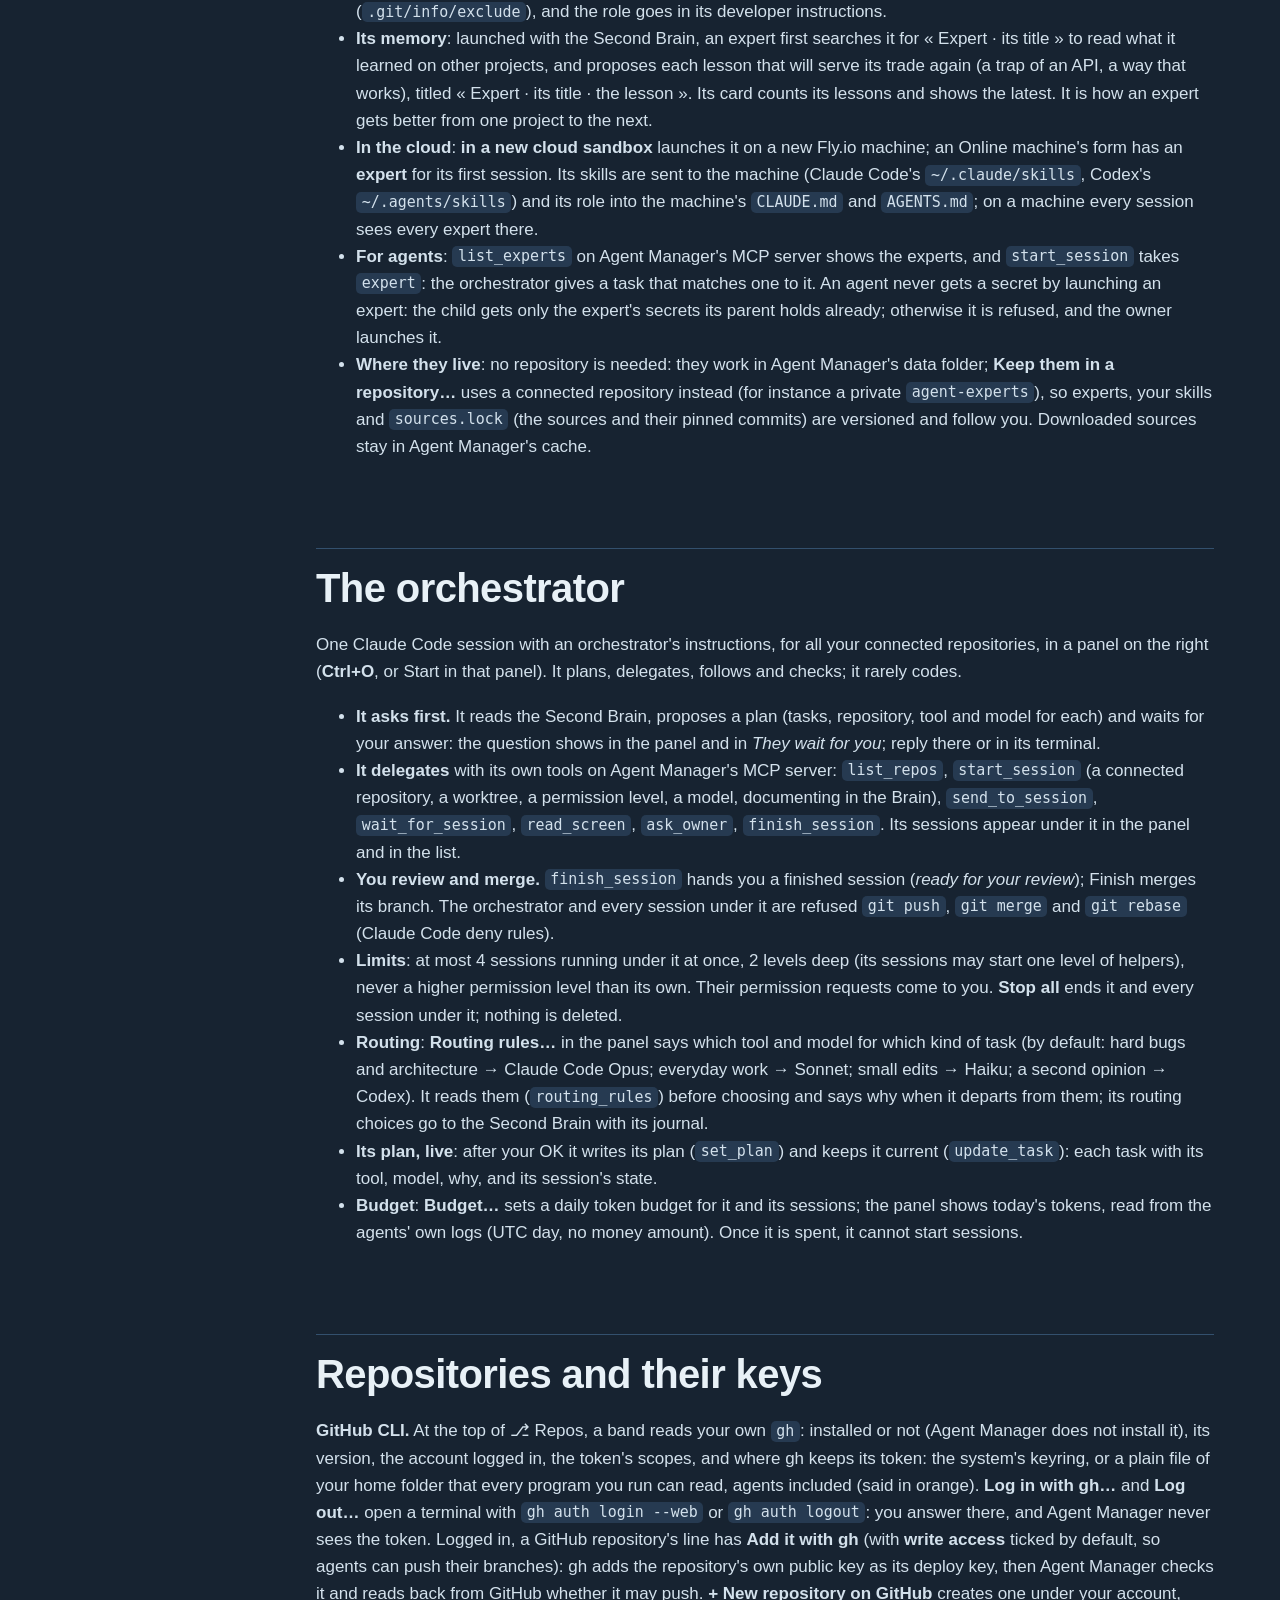
==== commit dc3cceea: "Persistent or sandbox, chosen when a machine is made (owner: « Est-ce que c'est persistant ou c'est " ====
--- a/public/docs.html
+++ b/public/docs.html
@@ -420,7 +420,7 @@
           <tr><td><code>session_status</code></td><td>working, waits, asks, done</td><td>any session</td></tr>
           <tr><td><code>read_screen</code></td><td>what a terminal shows now</td><td>any session</td></tr>
           <tr><td><code>list_machines</code></td><td>every cloud machine: state, sessions, whether a port is bound to its public URL (and which), « yours »</td><td>all machines</td></tr>
-          <tr><td><code>create_machine</code></td><td>asks you for a cloud machine, without a volume (a sandbox) or with one (for a service): repository, size, name, expert, secrets it holds; waits for your answer; its first session is the agent's child</td><td>on your approval</td></tr>
+          <tr><td><code>create_machine</code></td><td>asks you for a cloud machine, without a volume (a sandbox) or with one (for a service), persistent or not: repository, size, name, expert, secrets it holds; waits for your answer; its first session is the agent's child</td><td>on your approval</td></tr>
           <tr><td><code>destroy_machine</code>, <code>expose_machine</code></td><td>ask you to destroy one, or to bind one of its ports (<code>port</code>) to its public URL; wait for your answer</td><td>its own machines, on your approval</td></tr>
           <tr><td><code>stop_machine</code>, <code>start_machine</code>, <code>unexpose_machine</code>, <code>machine_status</code></td><td>pause, start again (within the budget), unbind its public URL, read one machine or a request</td><td>its own machines, at once</td></tr>
           <tr><td><code>list_experts</code></td><td>the experts: what they know, the tool, the secrets they need</td><td>the owner's experts</td></tr>
@@ -463,7 +463,8 @@
             when private), the door 8443, your service and its port, what stays private, and Agent Manager's own way in
             from below. A machine's line shows its gate and <b>PUBLIC → :port</b>; the tiles count the public URLs.</li>
           <li><b>Machines for a service</b>: <b>+ A machine with a name, a volume, a repository…</b> (☁ Cloud, step 2)
-            takes a name (in its address, optional), a volume in GB (0: none), its size (the smallest first, with its
+            takes a name (in its address, optional), a volume in GB (0: none), its disk (<b>Sandbox</b> or
+            <b>Persistent</b>, below), its size (the smallest first, with its
             price), a connected repository (cloned with its own deploy key), an expert, the secrets of Keys › Secrets
             the machine gets, and the tool of its first session. With a volume, <code>/data</code> lasts (about $0.15 per
             GB a month; its work in <code>/data/work</code>), the agent writes <code>/data/start.sh</code>, which runs at
@@ -714,10 +715,13 @@
           past 80 %, no new sandbox at 100 %) and two caps you can turn on that only <i>pause</i>: a sandbox idle for N
           minutes, or all of them once the budget is reached. <b>Stop everything</b> pauses every running sandbox.</p>
         <div class="note warn">Seen on Fly.io on 2026-11-14: a paused machine that starts again has the disk of its
-          image again. What was on it, outside a volume, is gone: the clone, files not committed, programs started. Only
+          image again, unless it is persistent (below). What was on it, outside a volume, is gone: the clone, files not committed, programs started. Only
           a machine's volume (<code>/data</code>) is kept. Commit and push before you pause one, or before an idle pause
           could come. Fly.io can keep the whole disk too (its <code>--rootfs-persist</code> setting, tried once on a test
-          machine: a file stayed across a stop and a start); Agent Manager does not use it yet.</div>
+          machine: a file stayed across a stop and a start). So you choose it when you make a machine (☁ Cloud, step 2):
+          <b>Sandbox</b>, its disk starts again from the image after a pause (the default, and what <i>New session › a
+          cloud sandbox</i> makes); <b>Persistent</b>, its whole disk is kept across pauses. The card says which one a
+          machine is. Fly.io bills a paused machine's disk either way; whether keeping it costs more was not checked.</div>
         <div class="note warn">Agent Manager never destroys a sandbox on its own. <b>Destroy</b> is yours, confirmed,
           after it showed the work not pushed. Machines it does not know are listed, never touched unless you destroy
           them.</div>
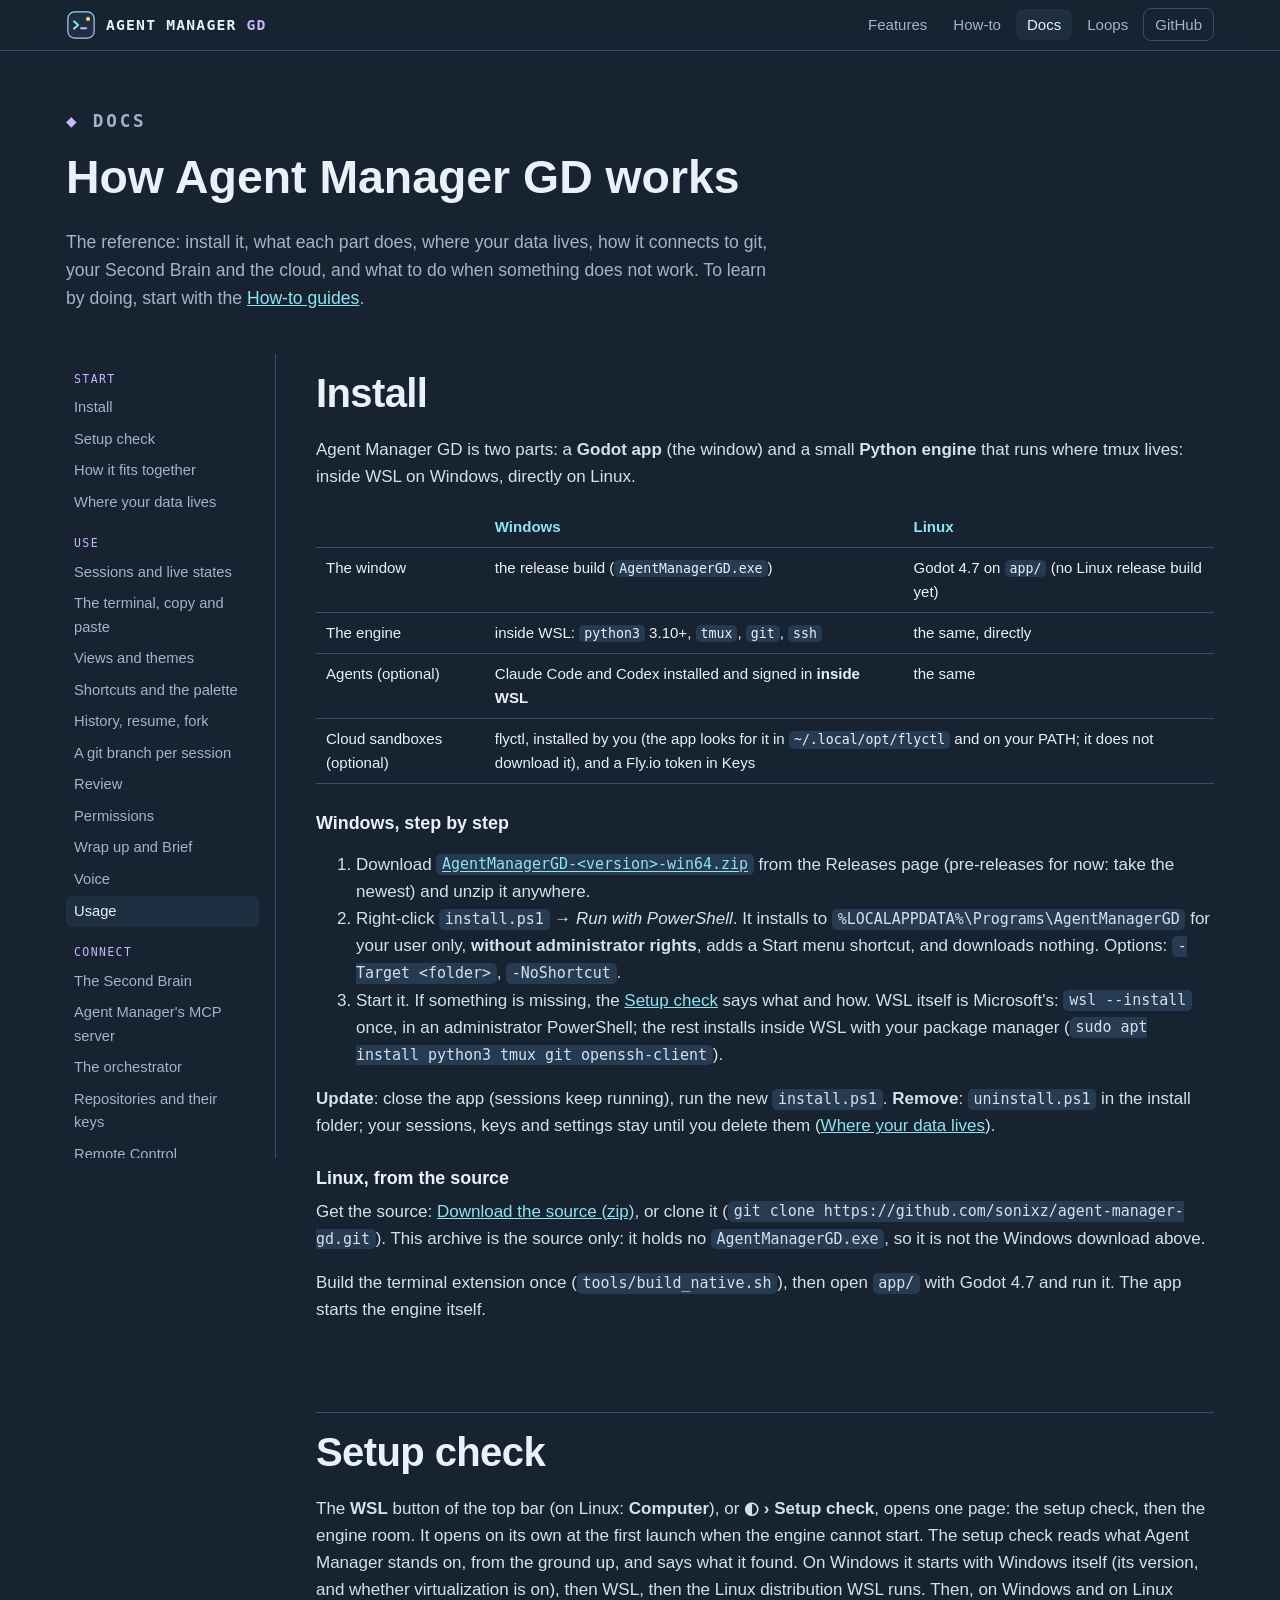
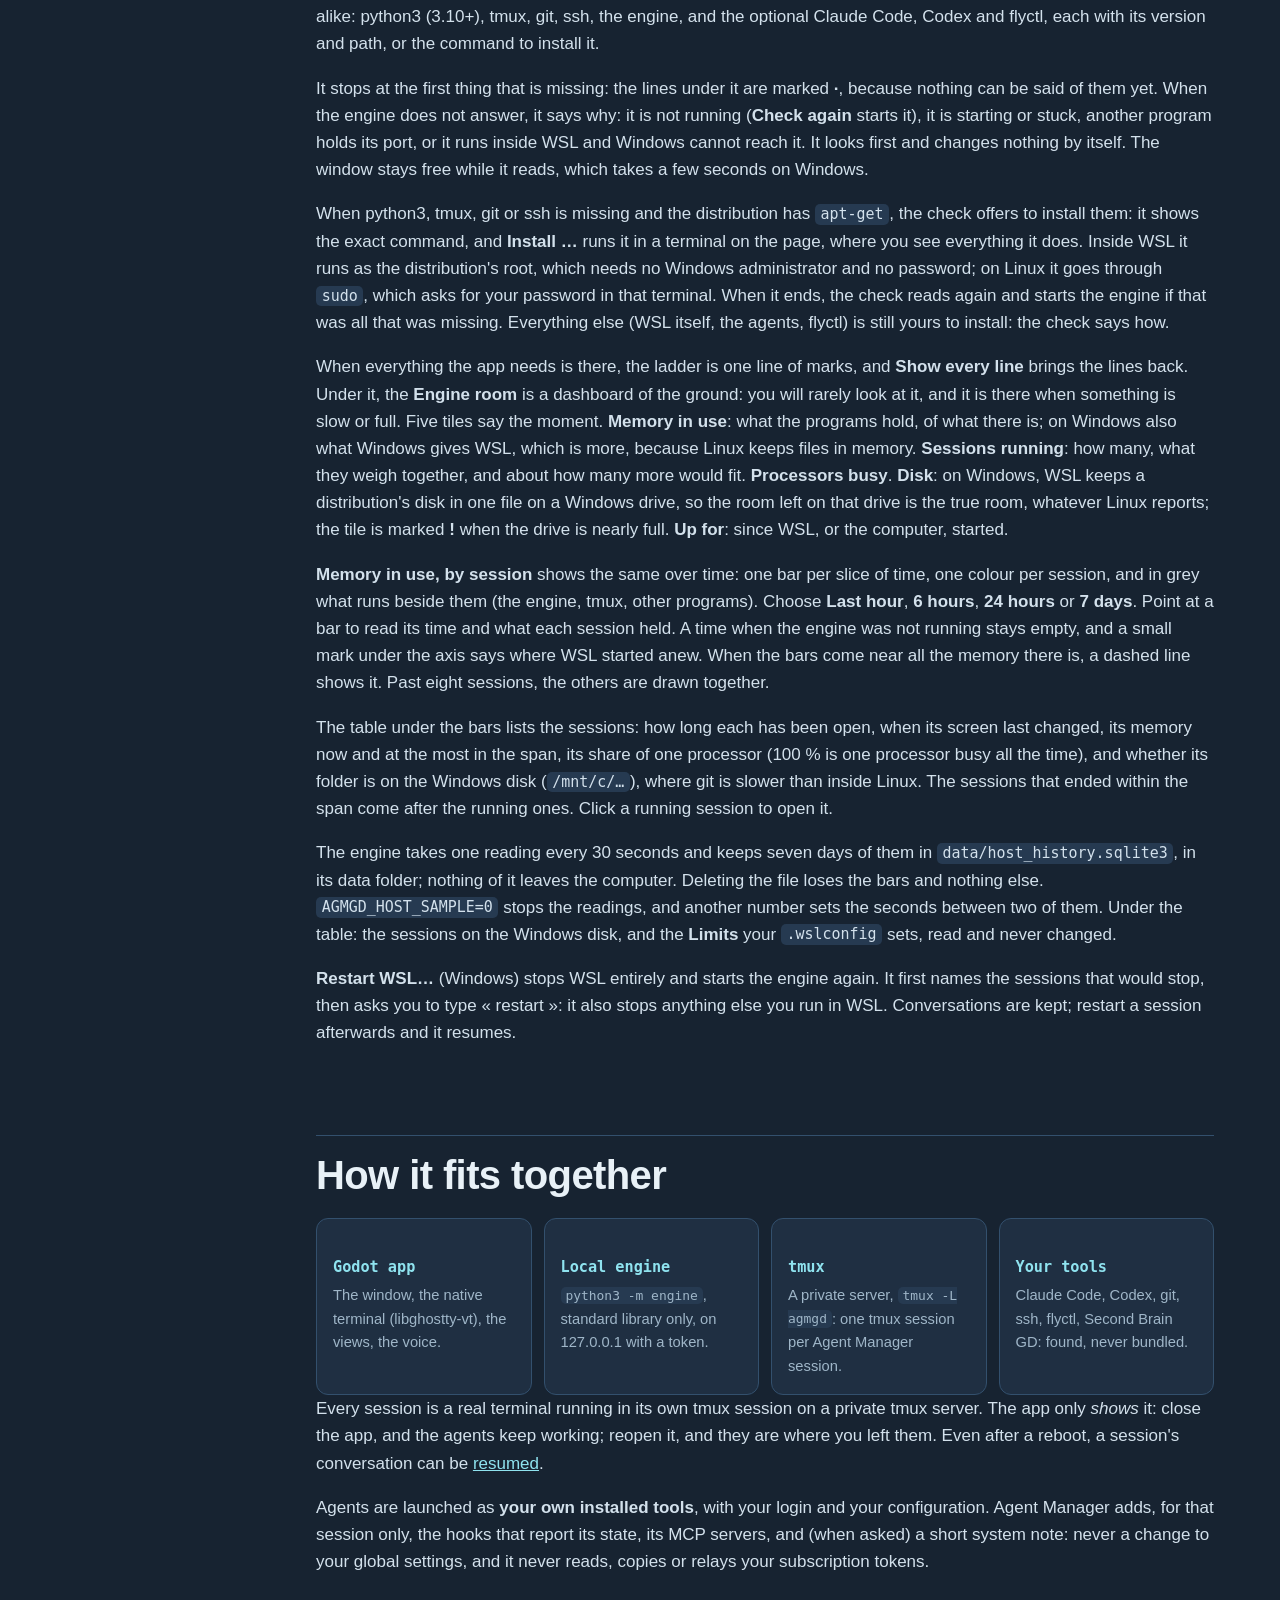
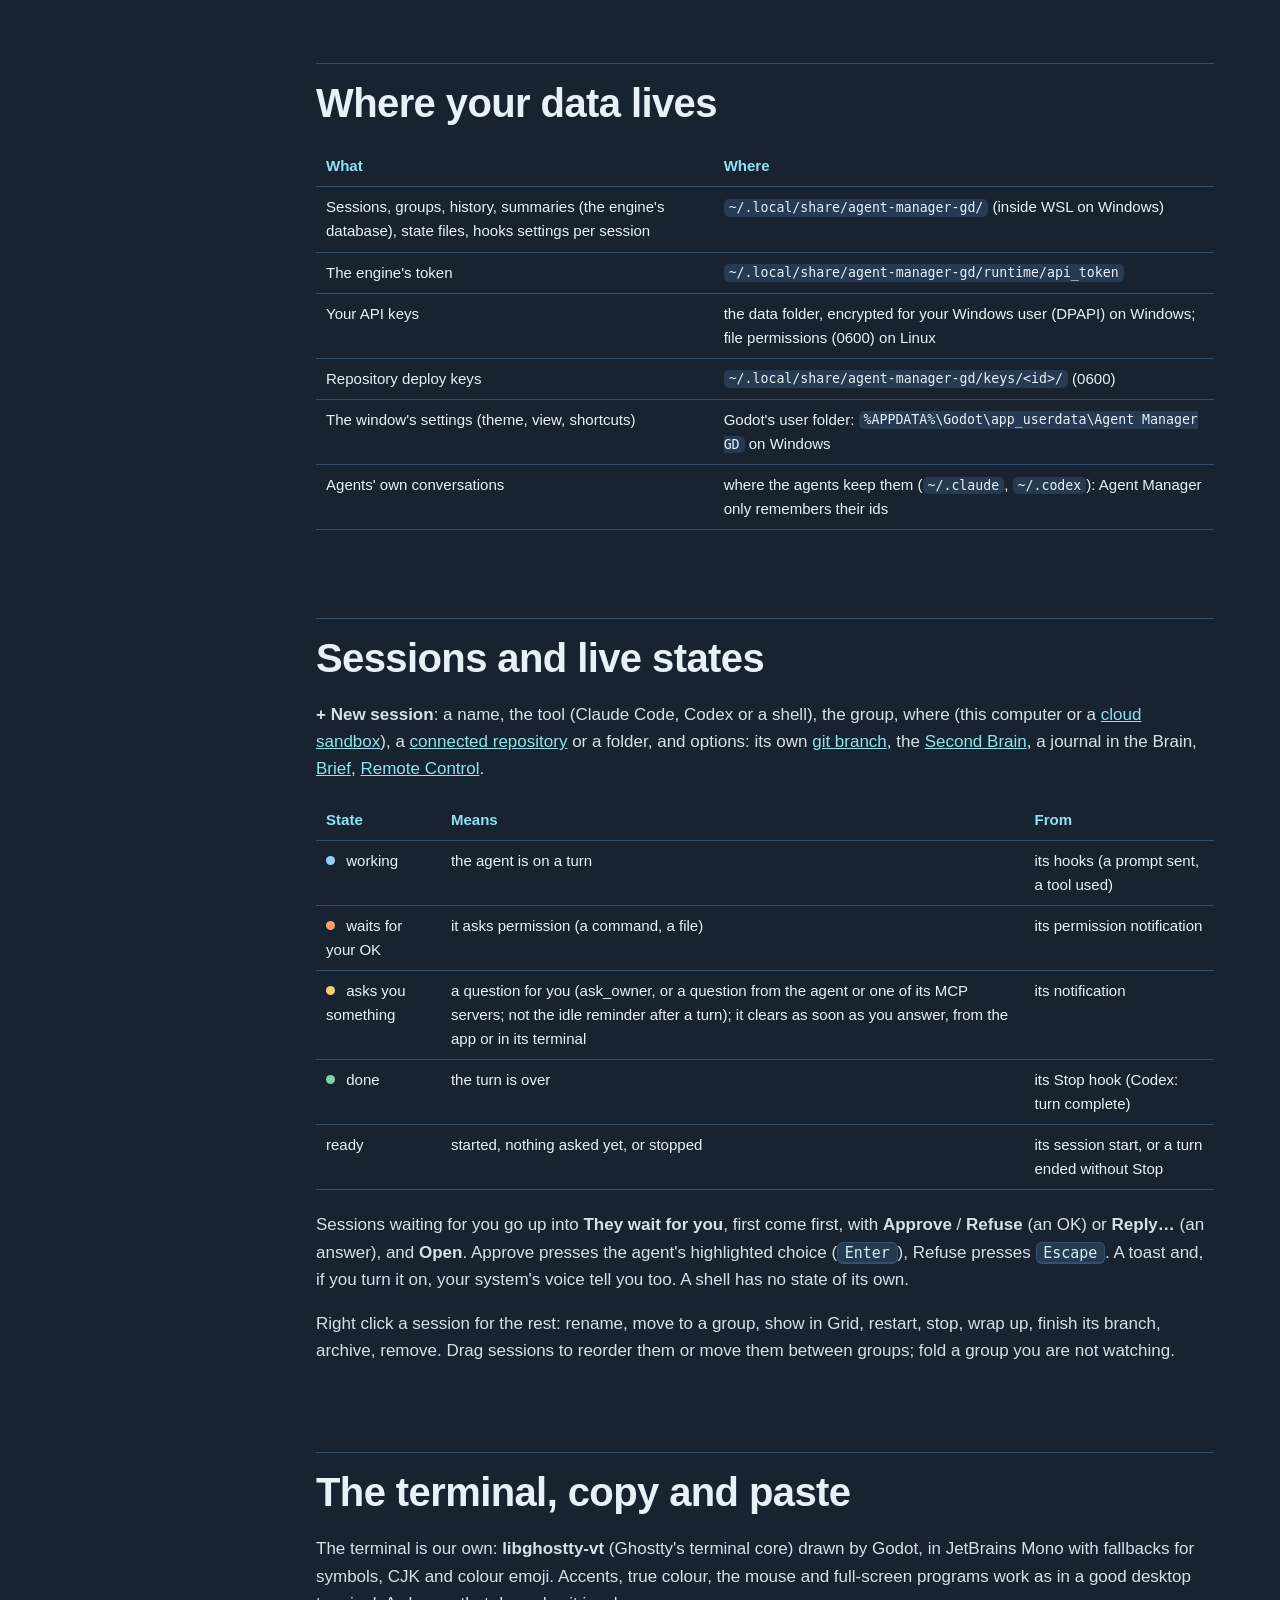
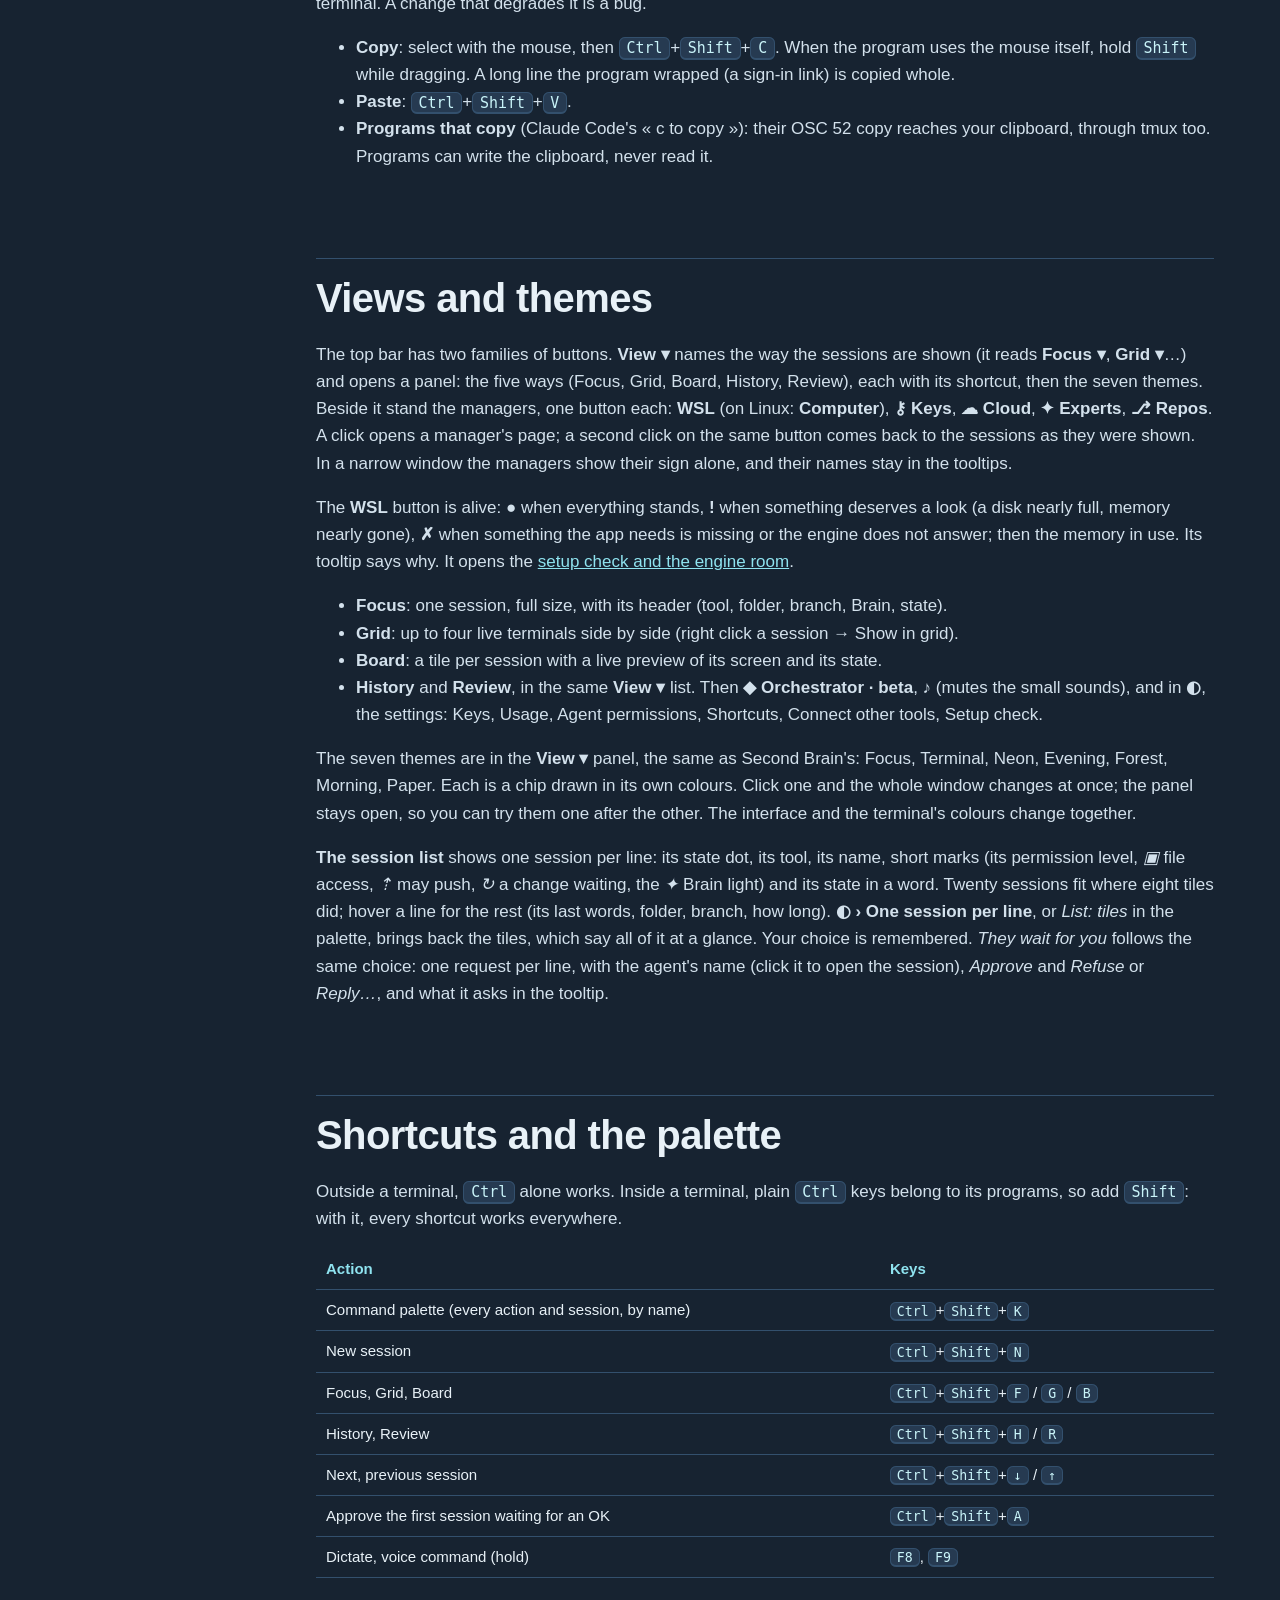
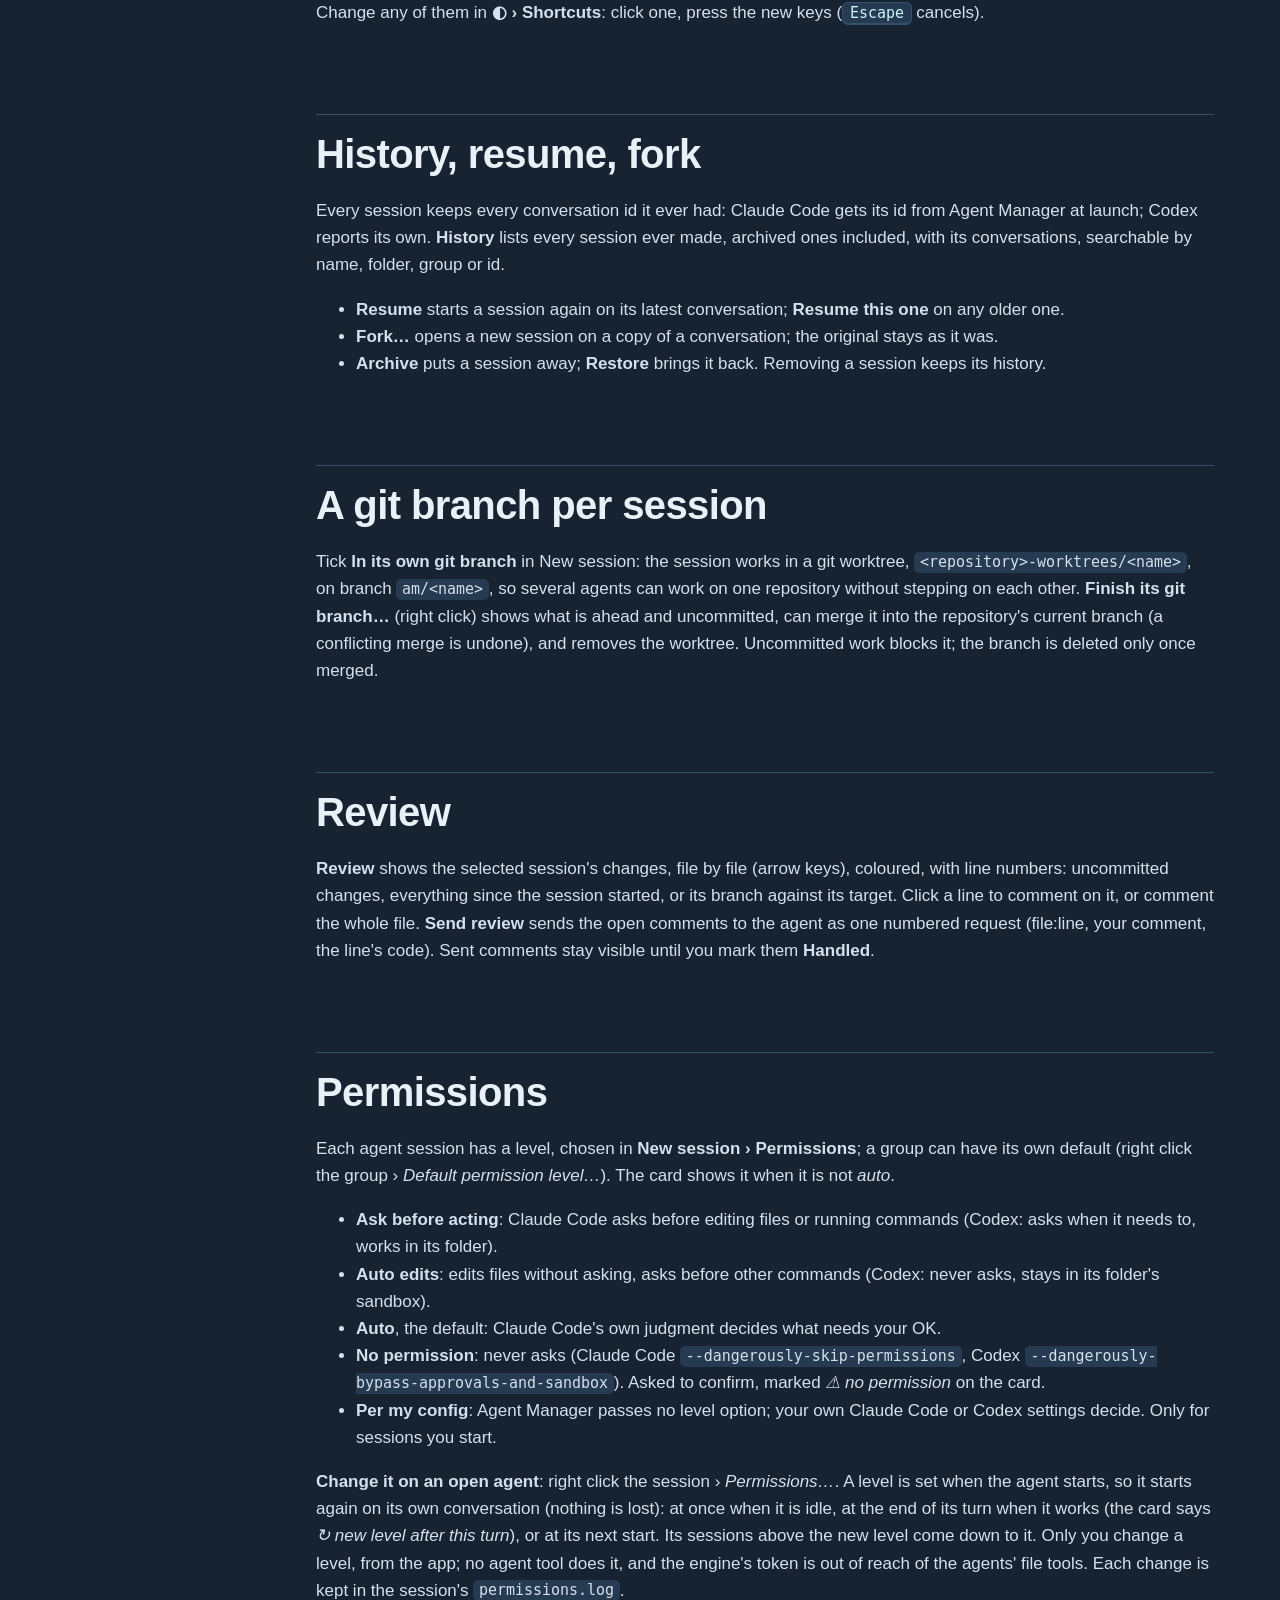
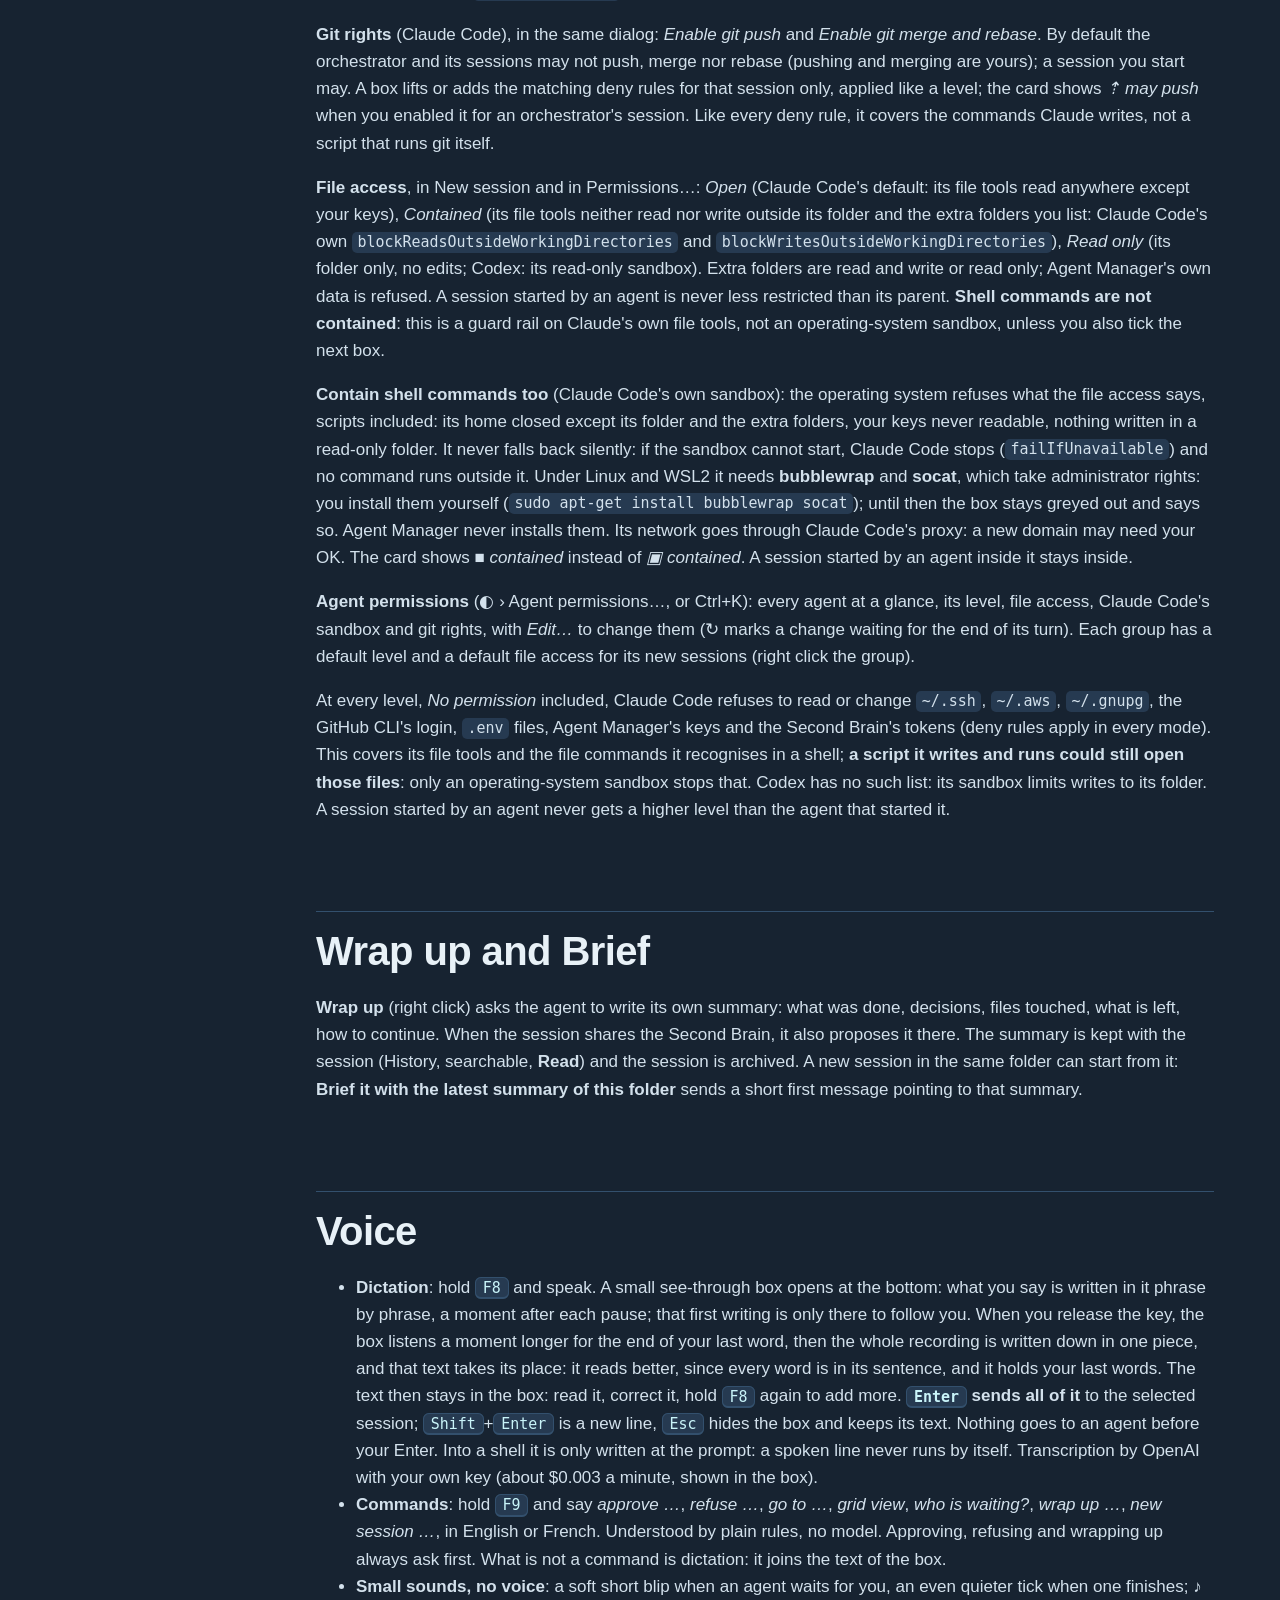
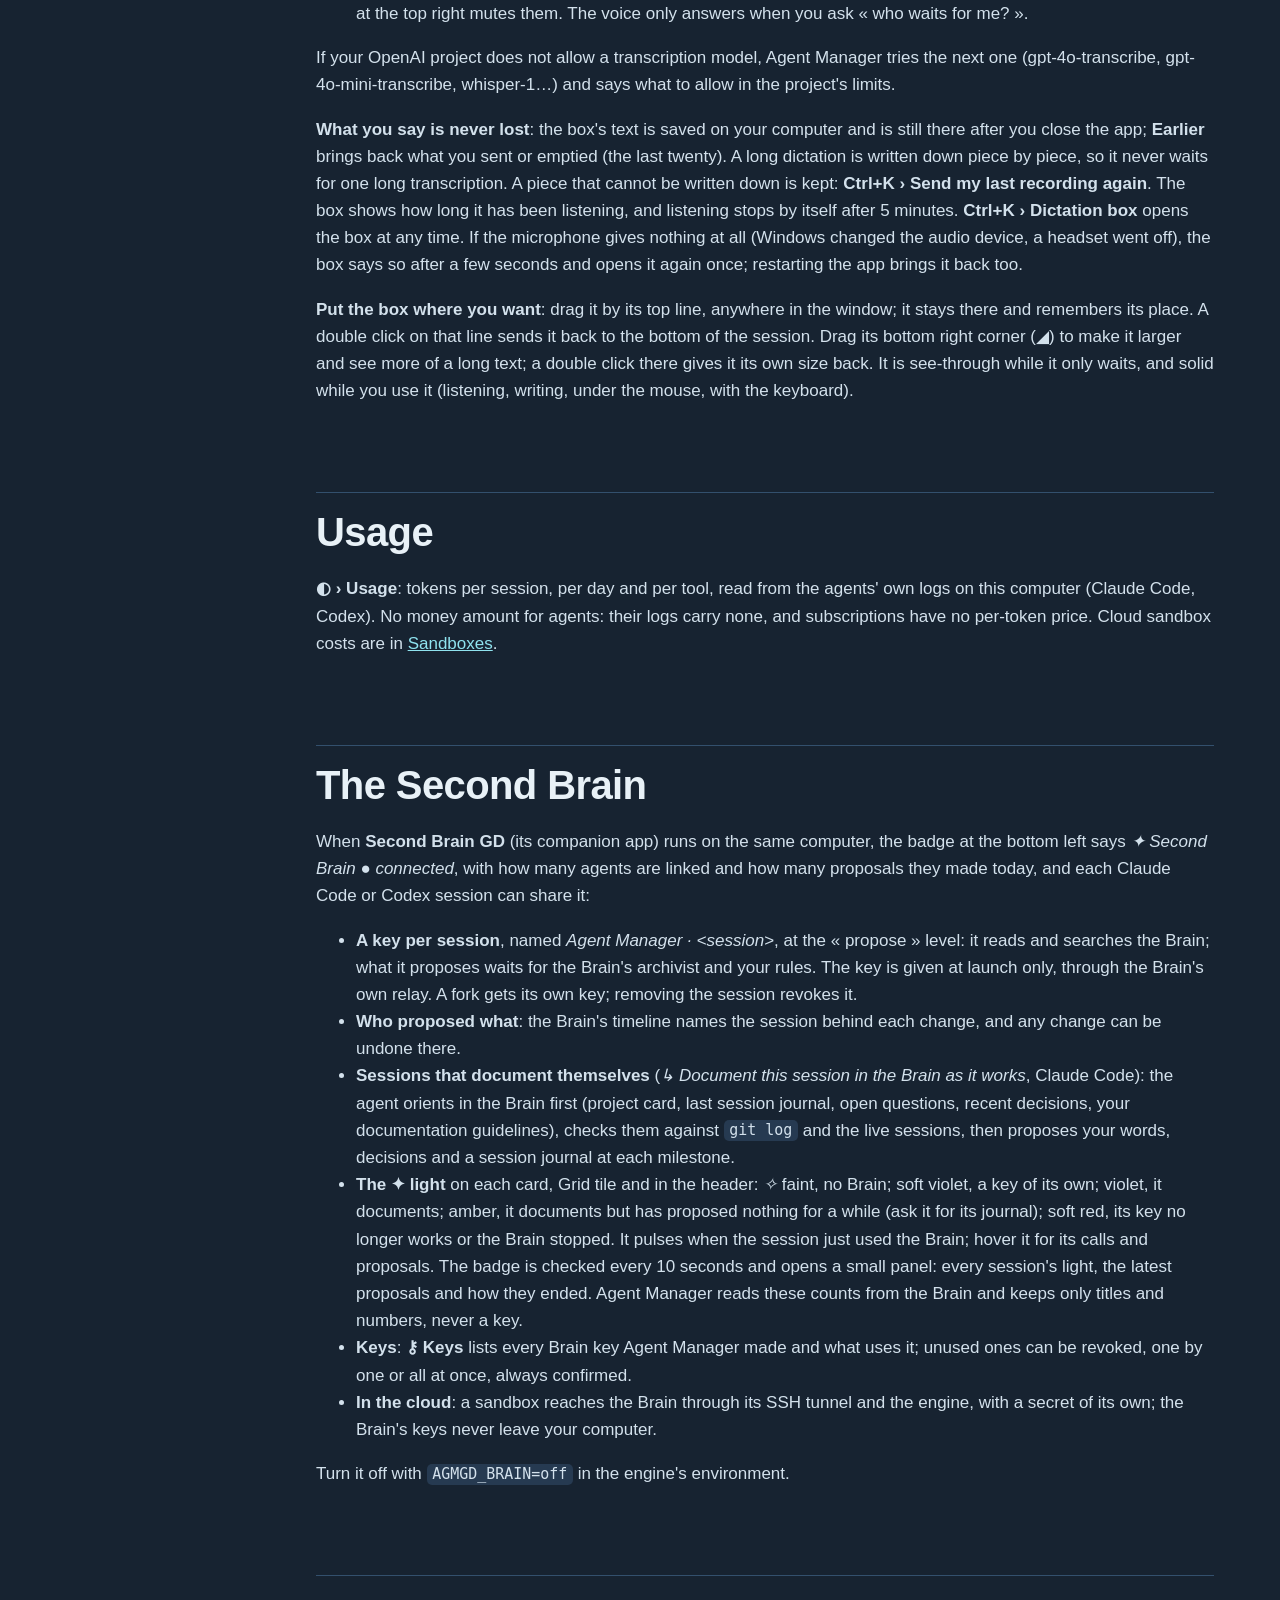
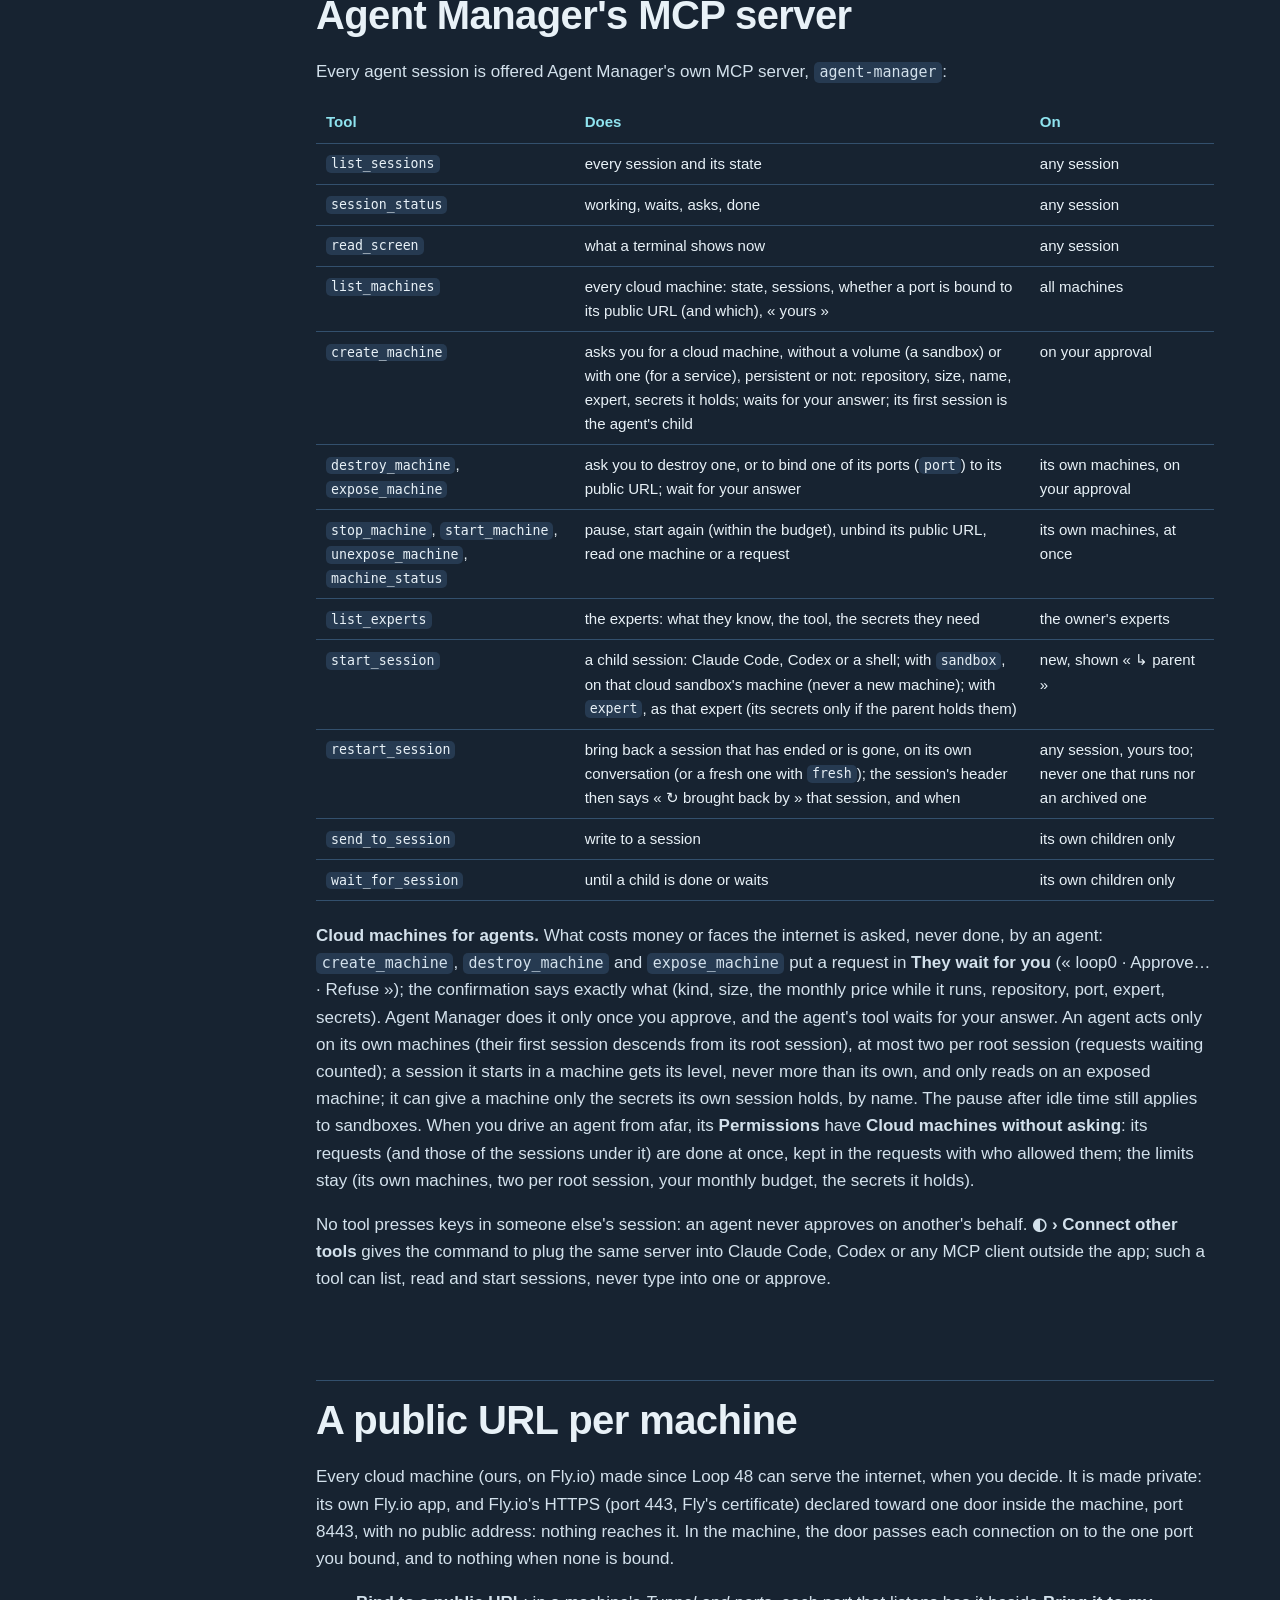
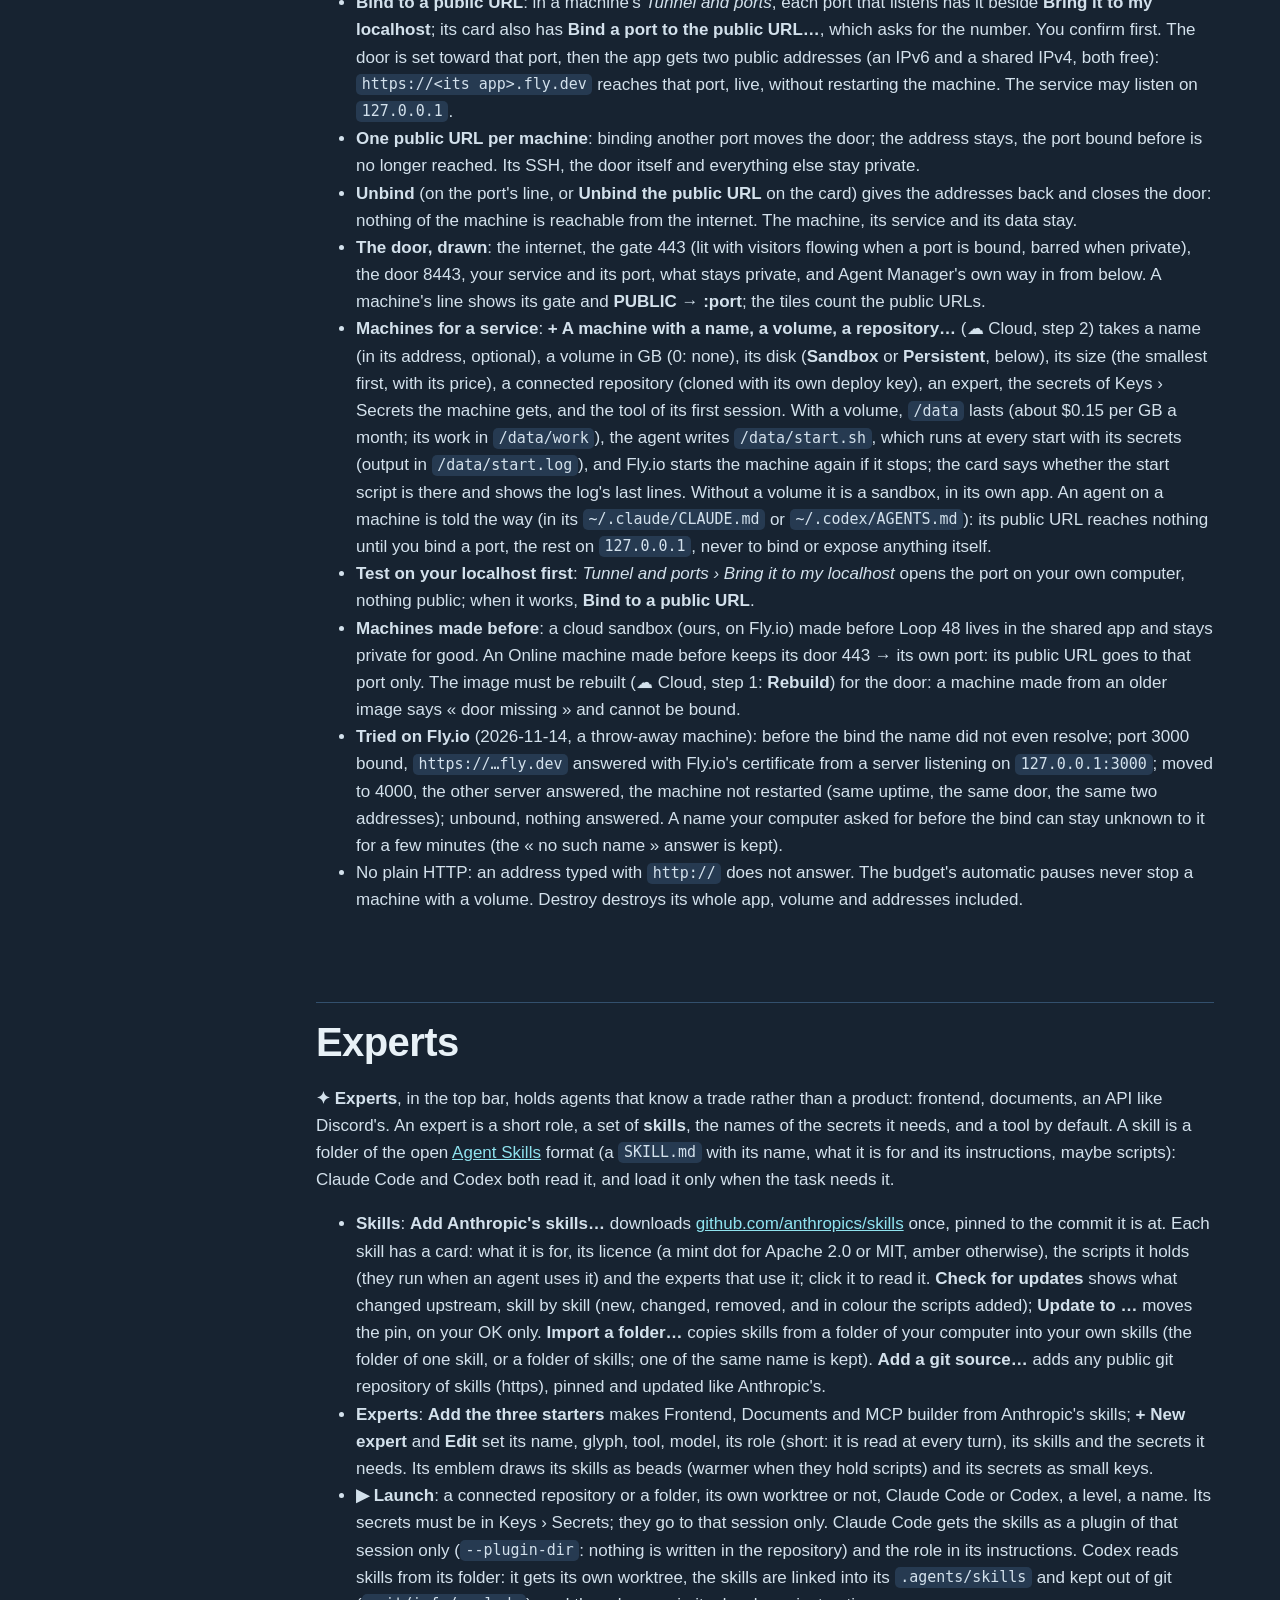
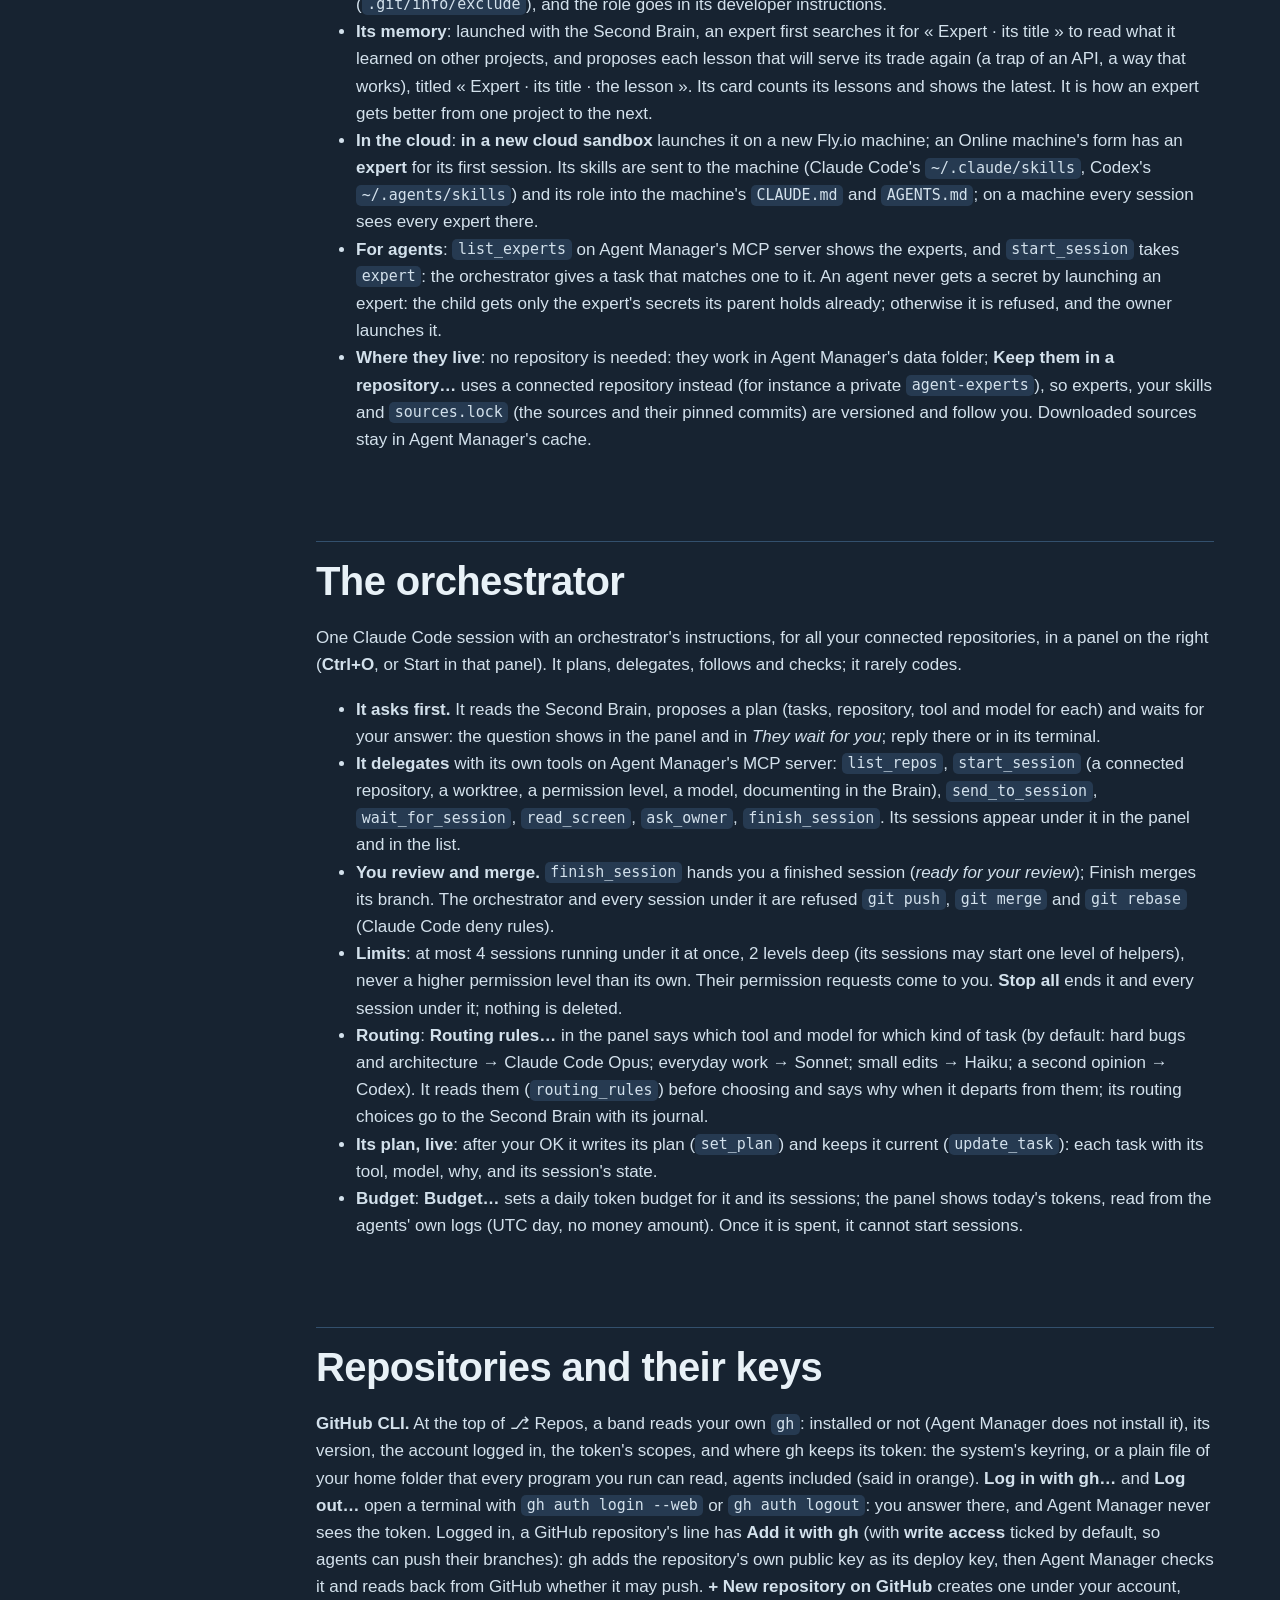
==== commit 34e06cbe: "Agents: restart_session, bring back a session that has ended (owner: « ok pour l'outil restart_sessi" ====
--- a/public/docs.html
+++ b/public/docs.html
@@ -425,6 +425,7 @@
           <tr><td><code>stop_machine</code>, <code>start_machine</code>, <code>unexpose_machine</code>, <code>machine_status</code></td><td>pause, start again (within the budget), unbind its public URL, read one machine or a request</td><td>its own machines, at once</td></tr>
           <tr><td><code>list_experts</code></td><td>the experts: what they know, the tool, the secrets they need</td><td>the owner's experts</td></tr>
           <tr><td><code>start_session</code></td><td>a child session: Claude Code, Codex or a shell; with <code>sandbox</code>, on that cloud sandbox's machine (never a new machine); with <code>expert</code>, as that expert (its secrets only if the parent holds them)</td><td>new, shown « ↳ parent »</td></tr>
+          <tr><td><code>restart_session</code></td><td>bring back a session that has ended or is gone, on its own conversation (or a fresh one with <code>fresh</code>); the session's header then says « ↻ brought back by » that session, and when</td><td>any session, yours too; never one that runs nor an archived one</td></tr>
           <tr><td><code>send_to_session</code></td><td>write to a session</td><td>its own children only</td></tr>
           <tr><td><code>wait_for_session</code></td><td>until a child is done or waits</td><td>its own children only</td></tr>
         </table>
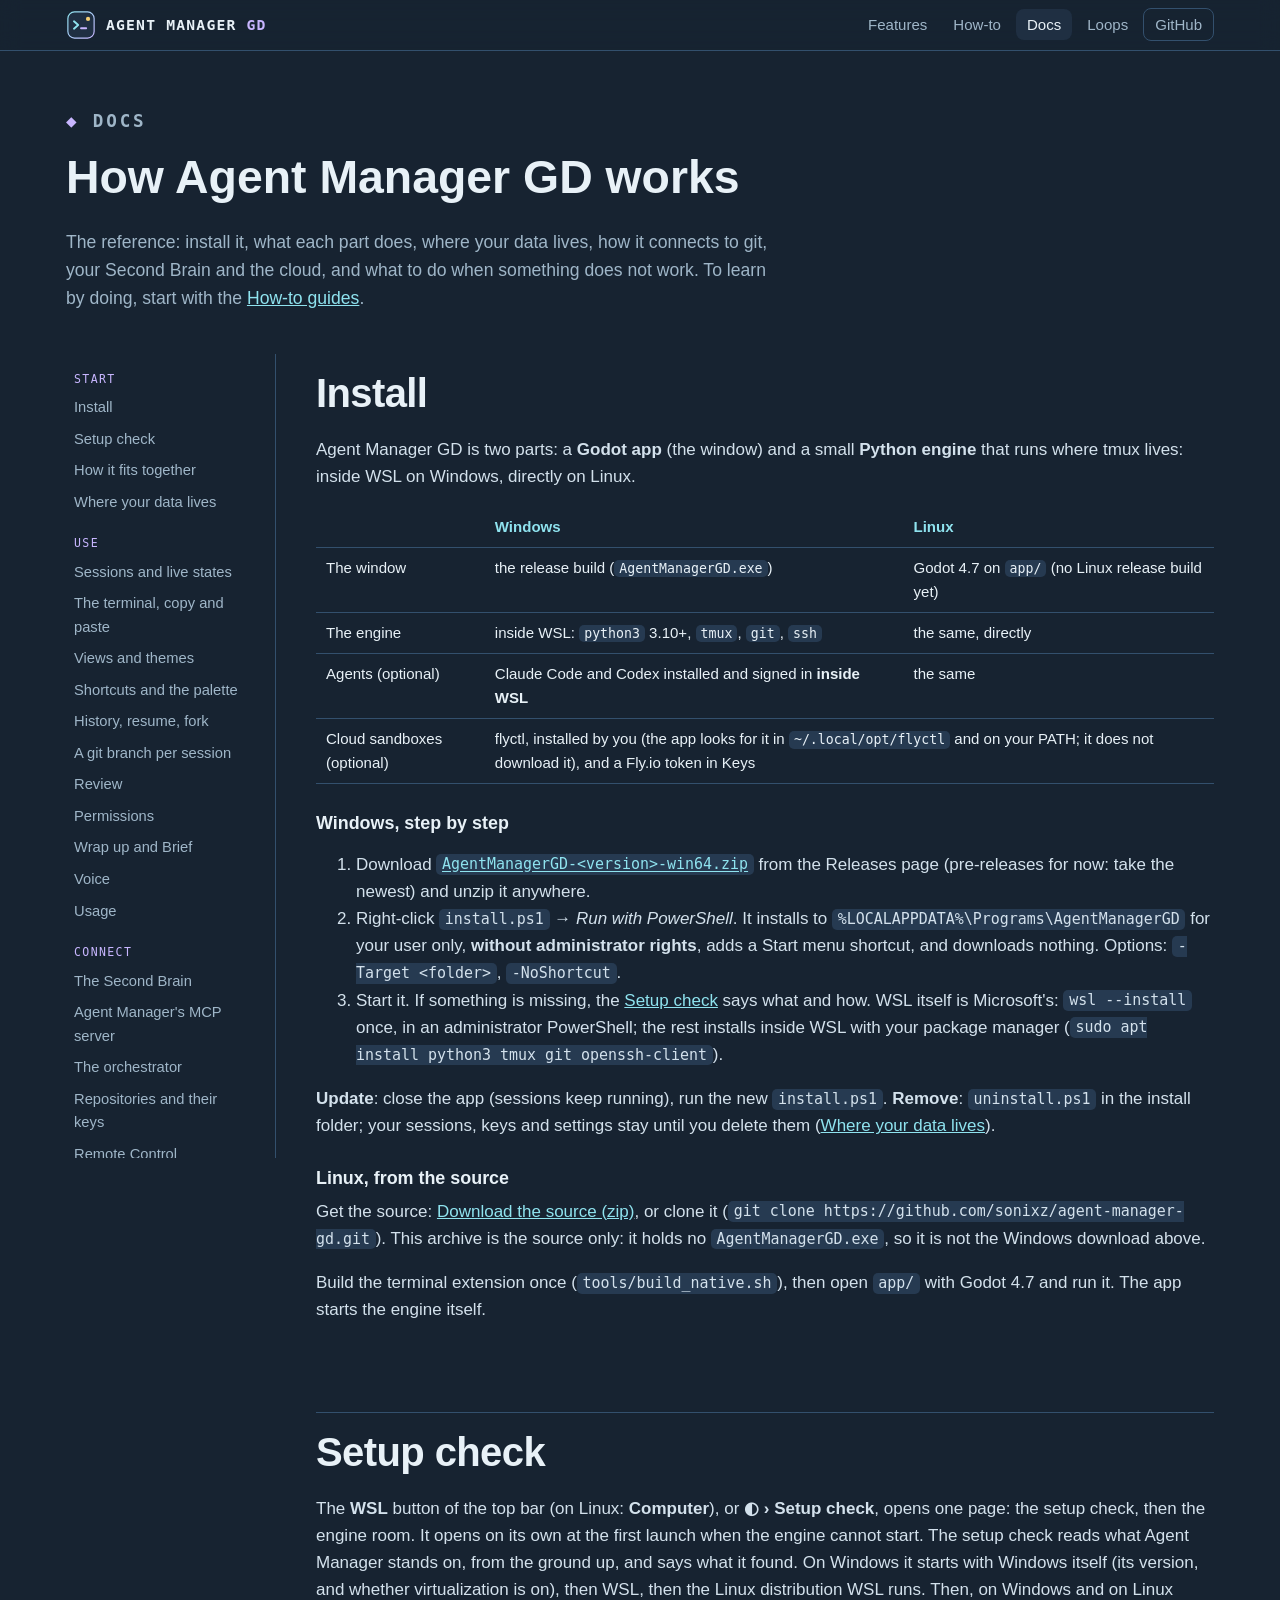
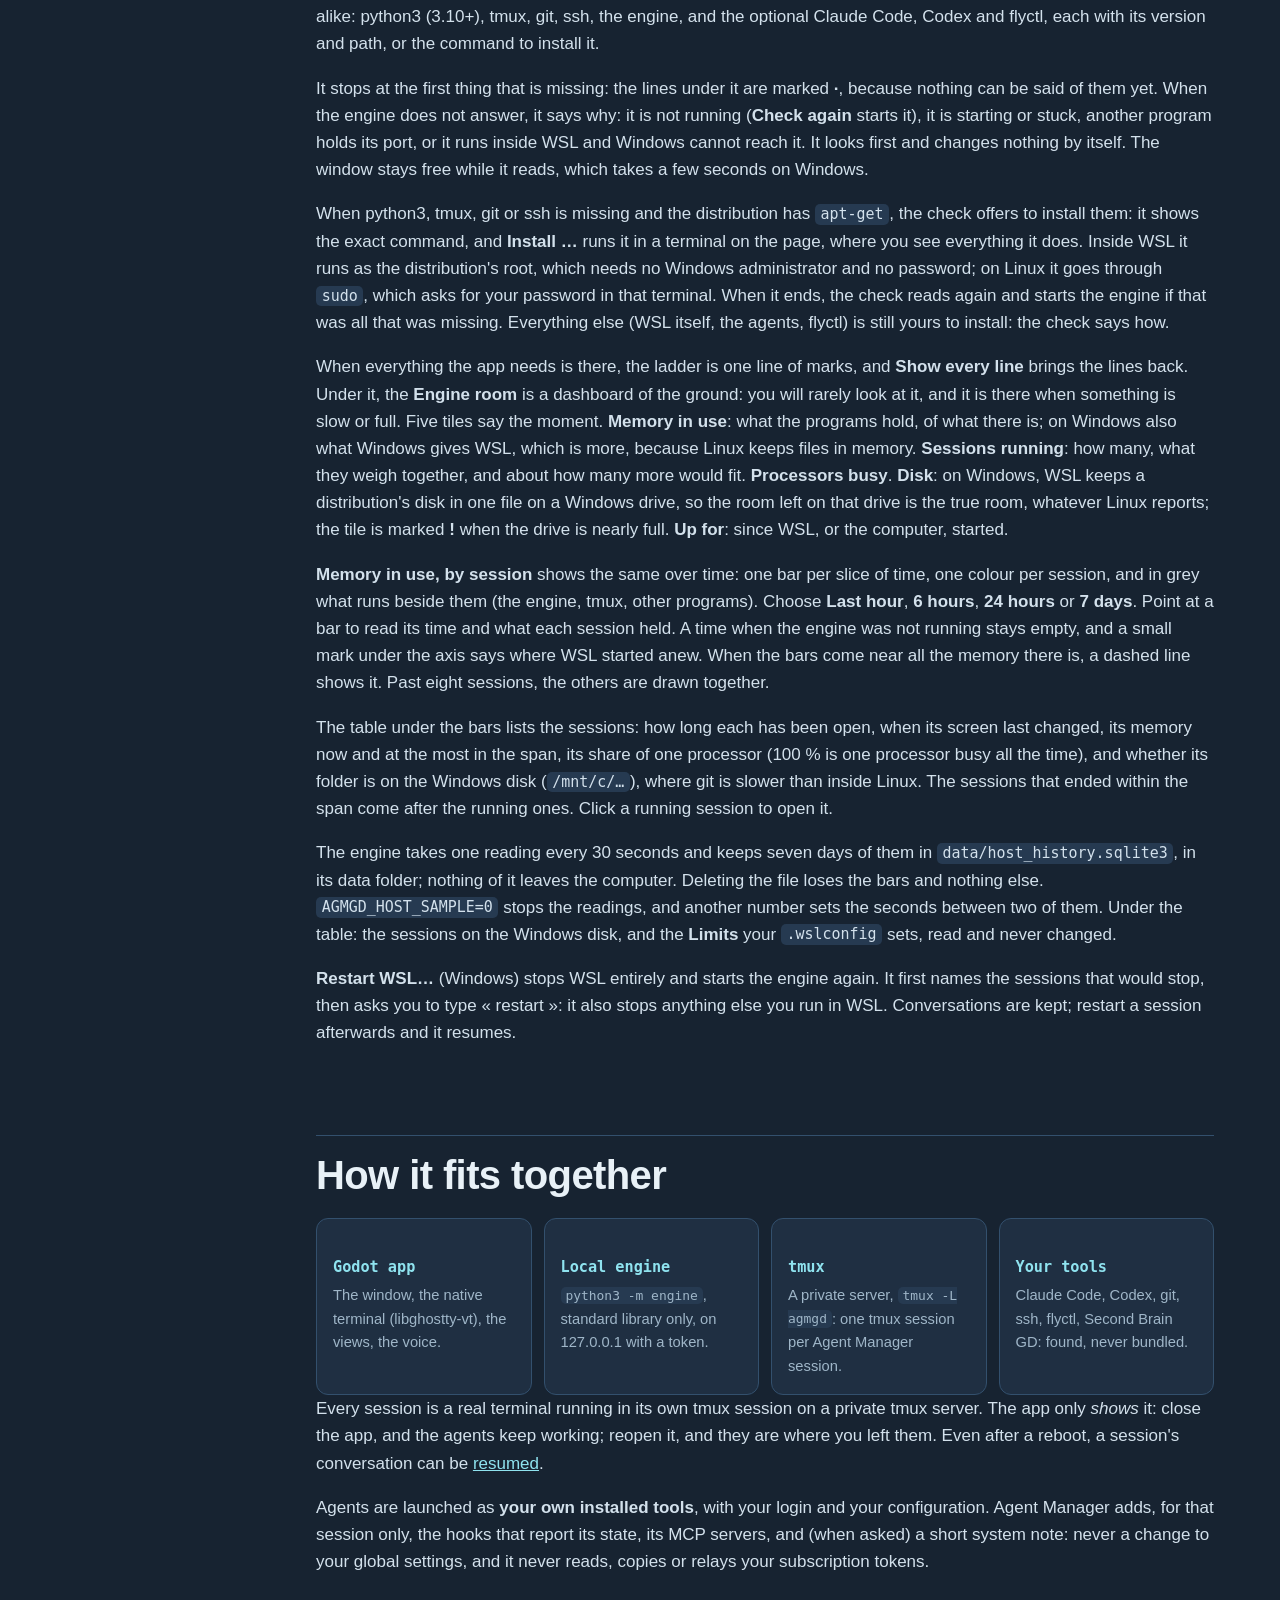
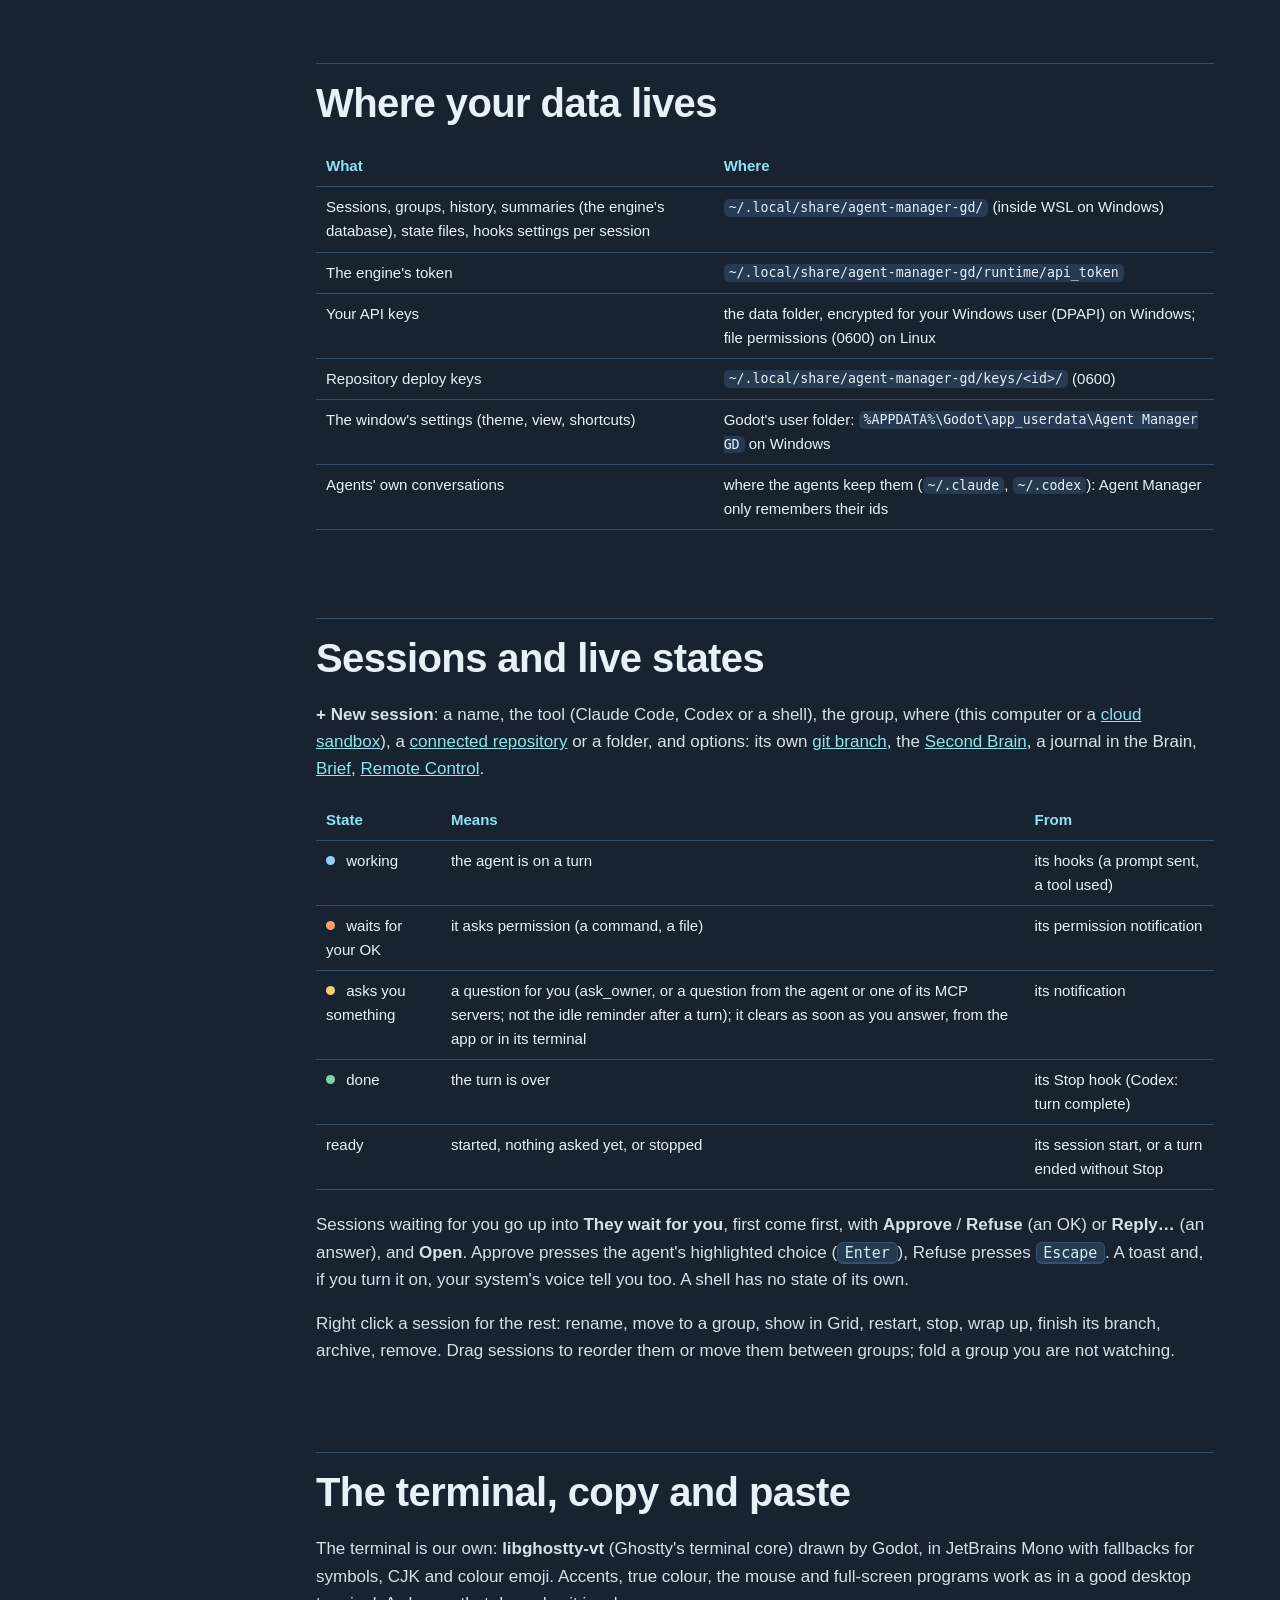
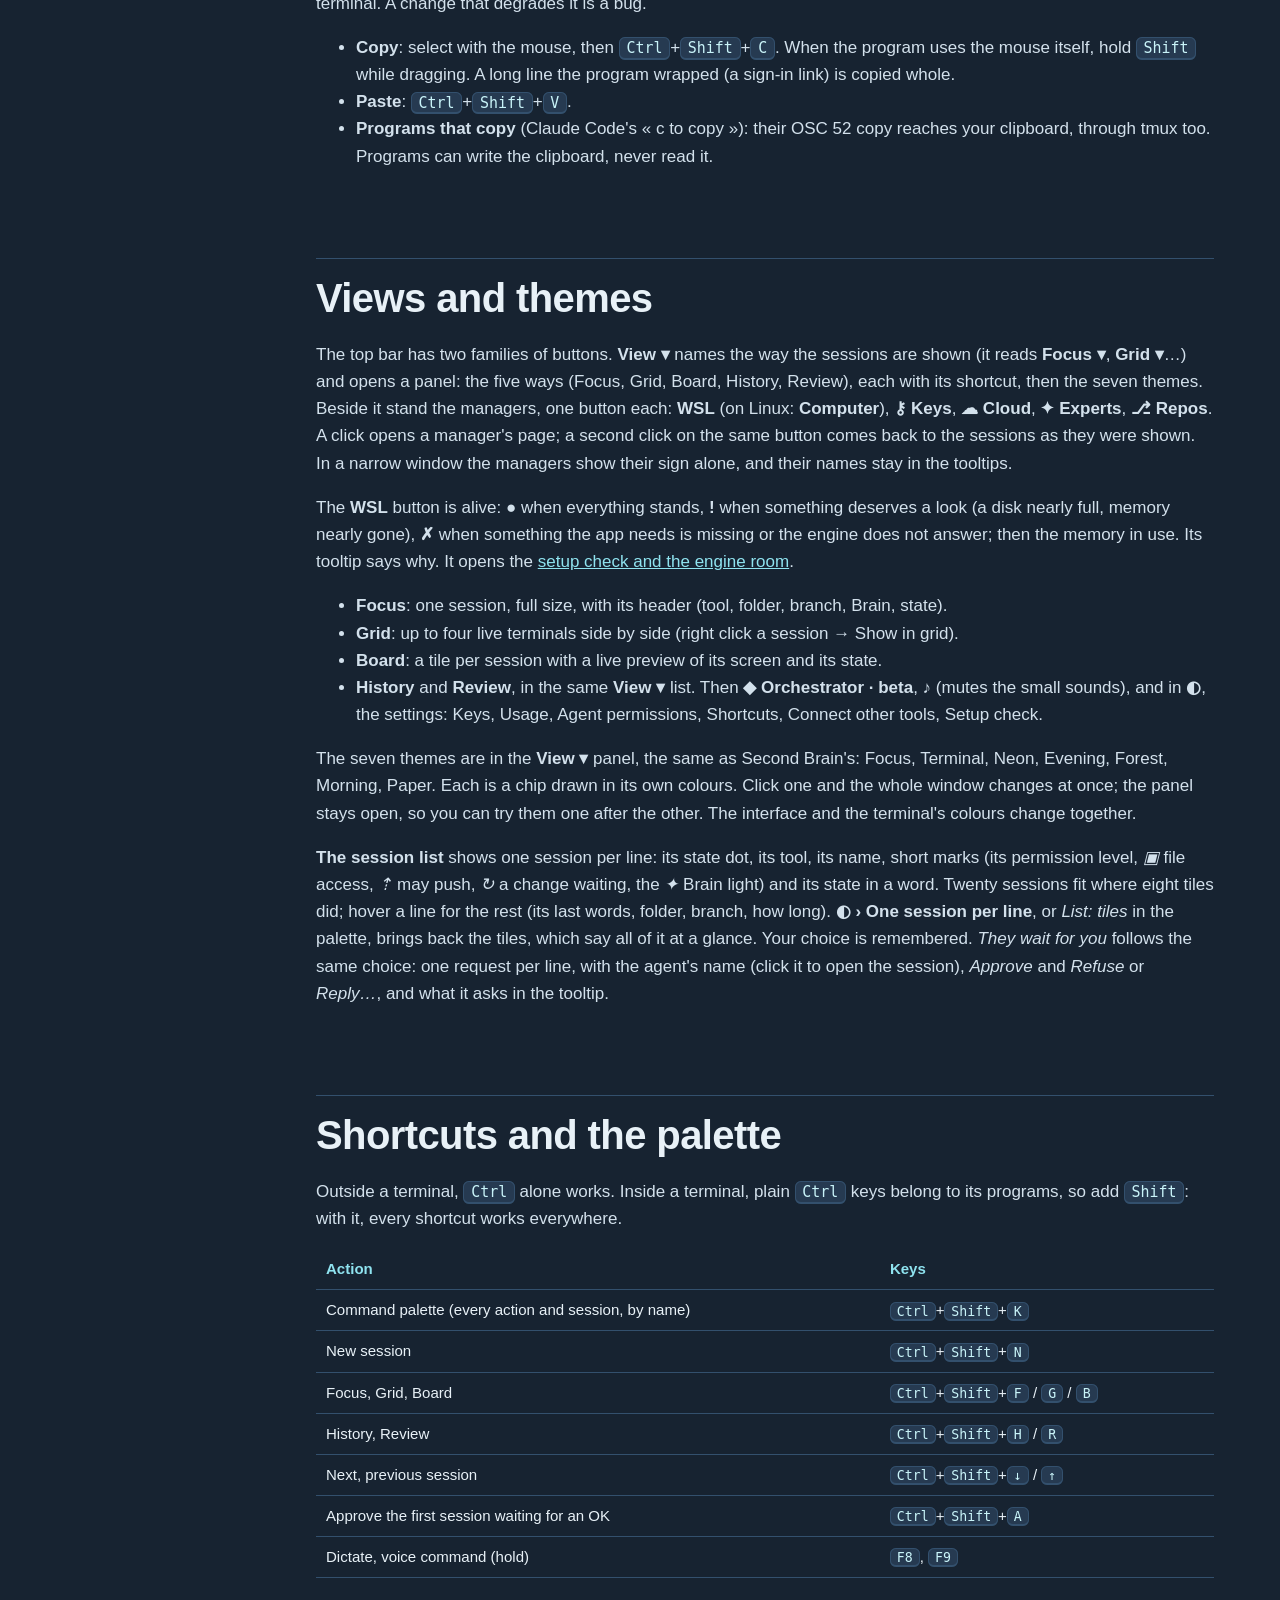
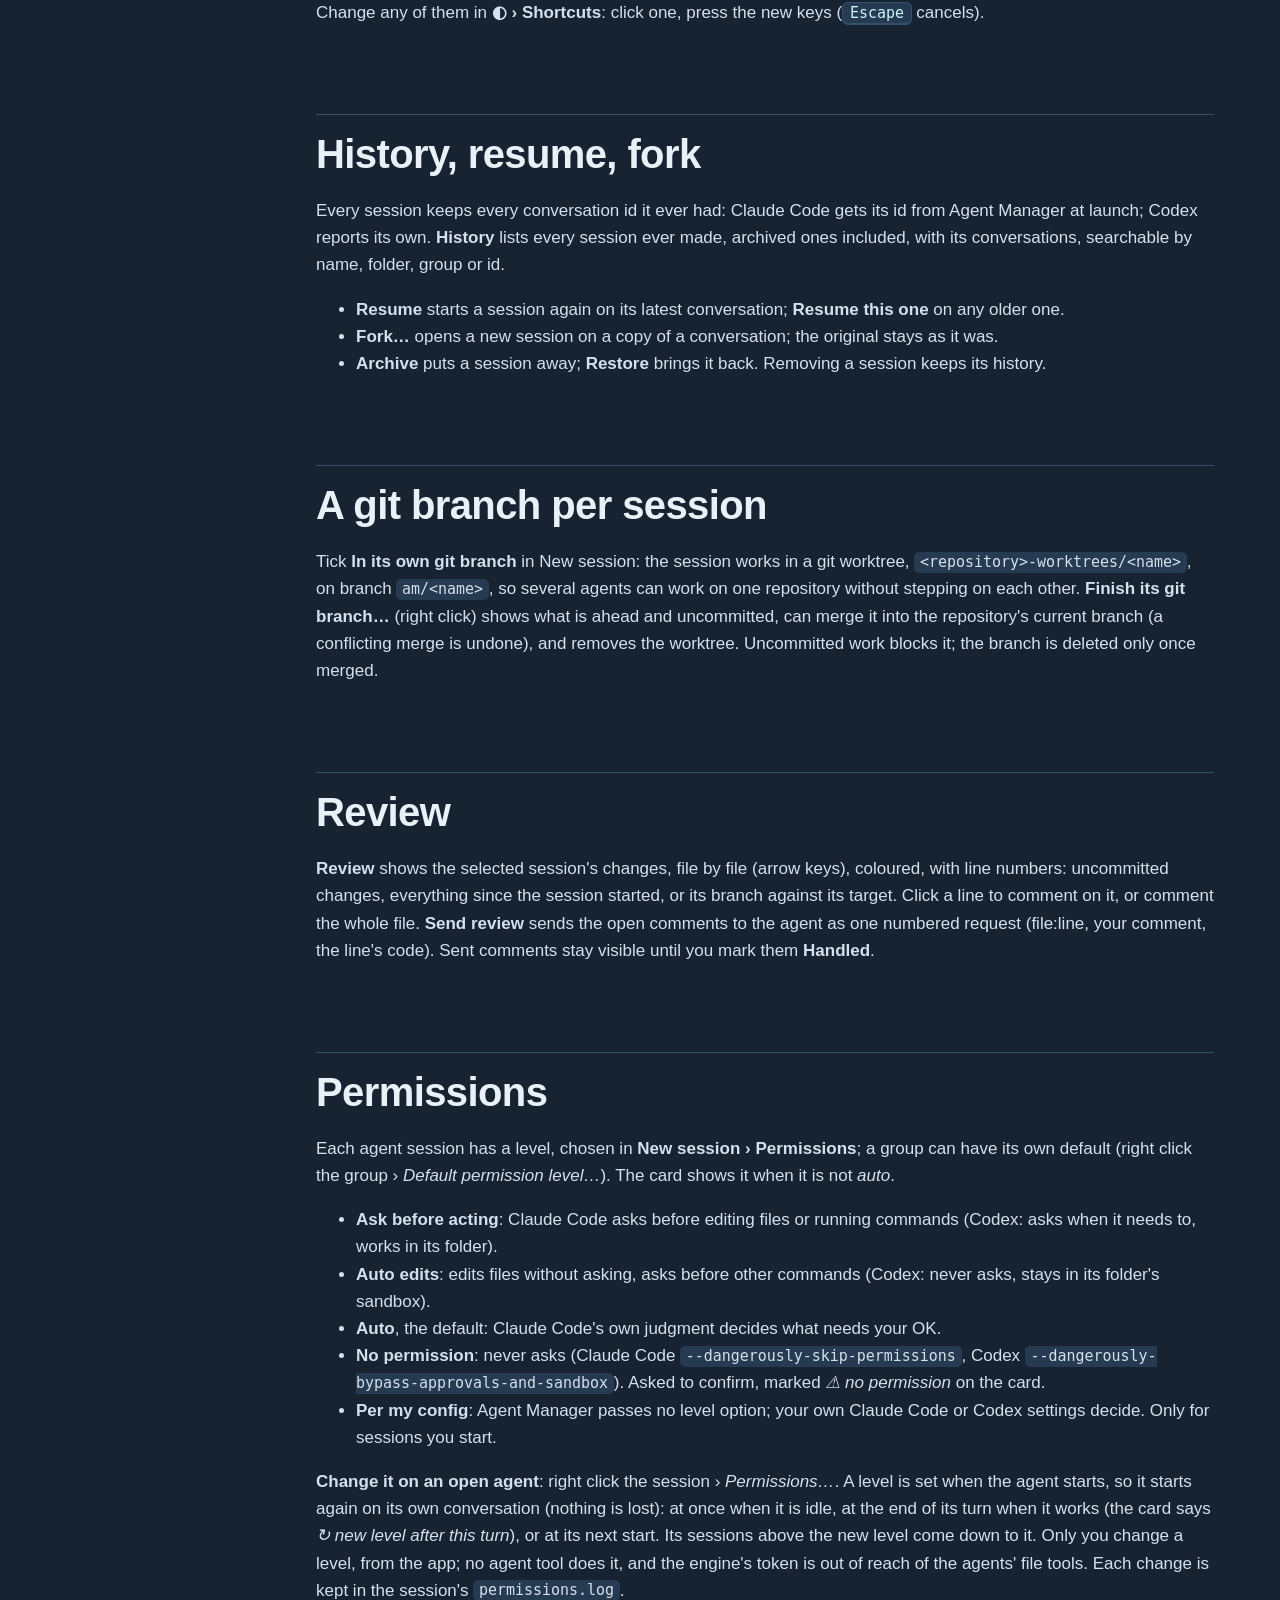
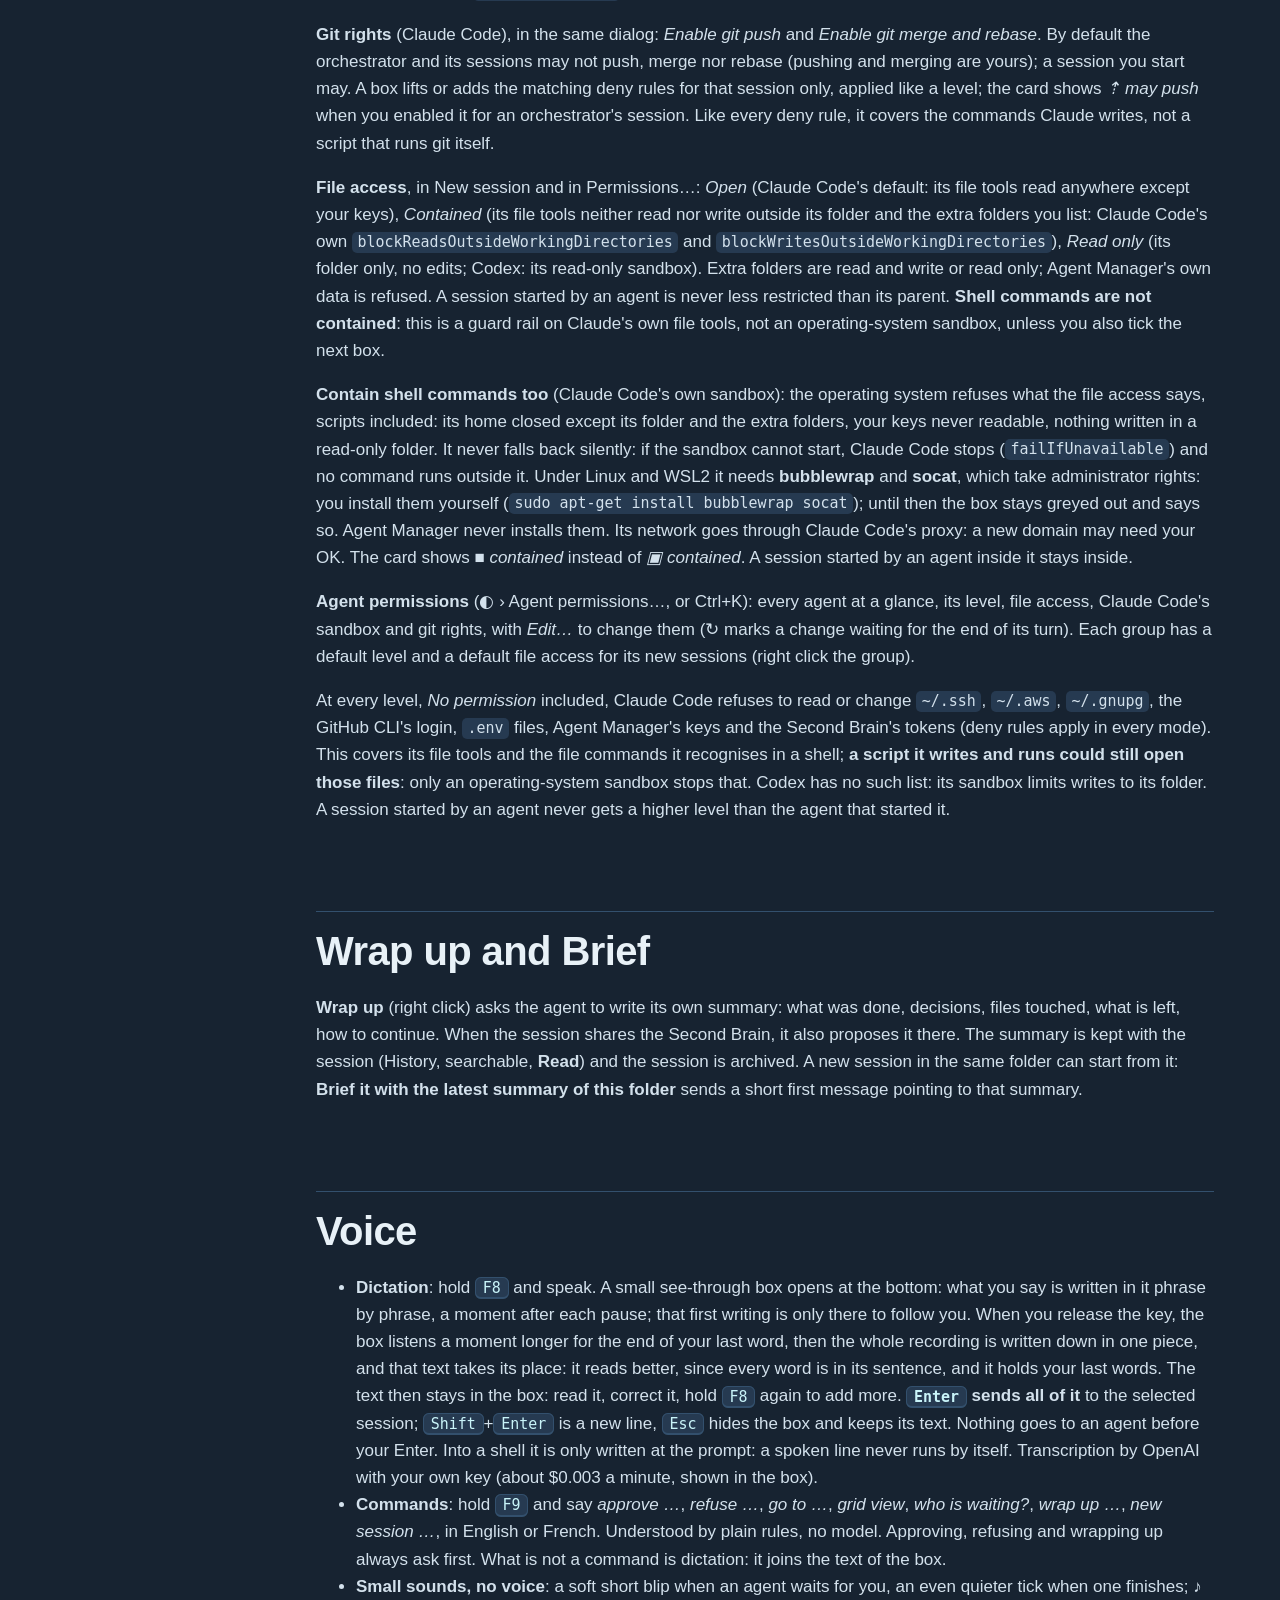
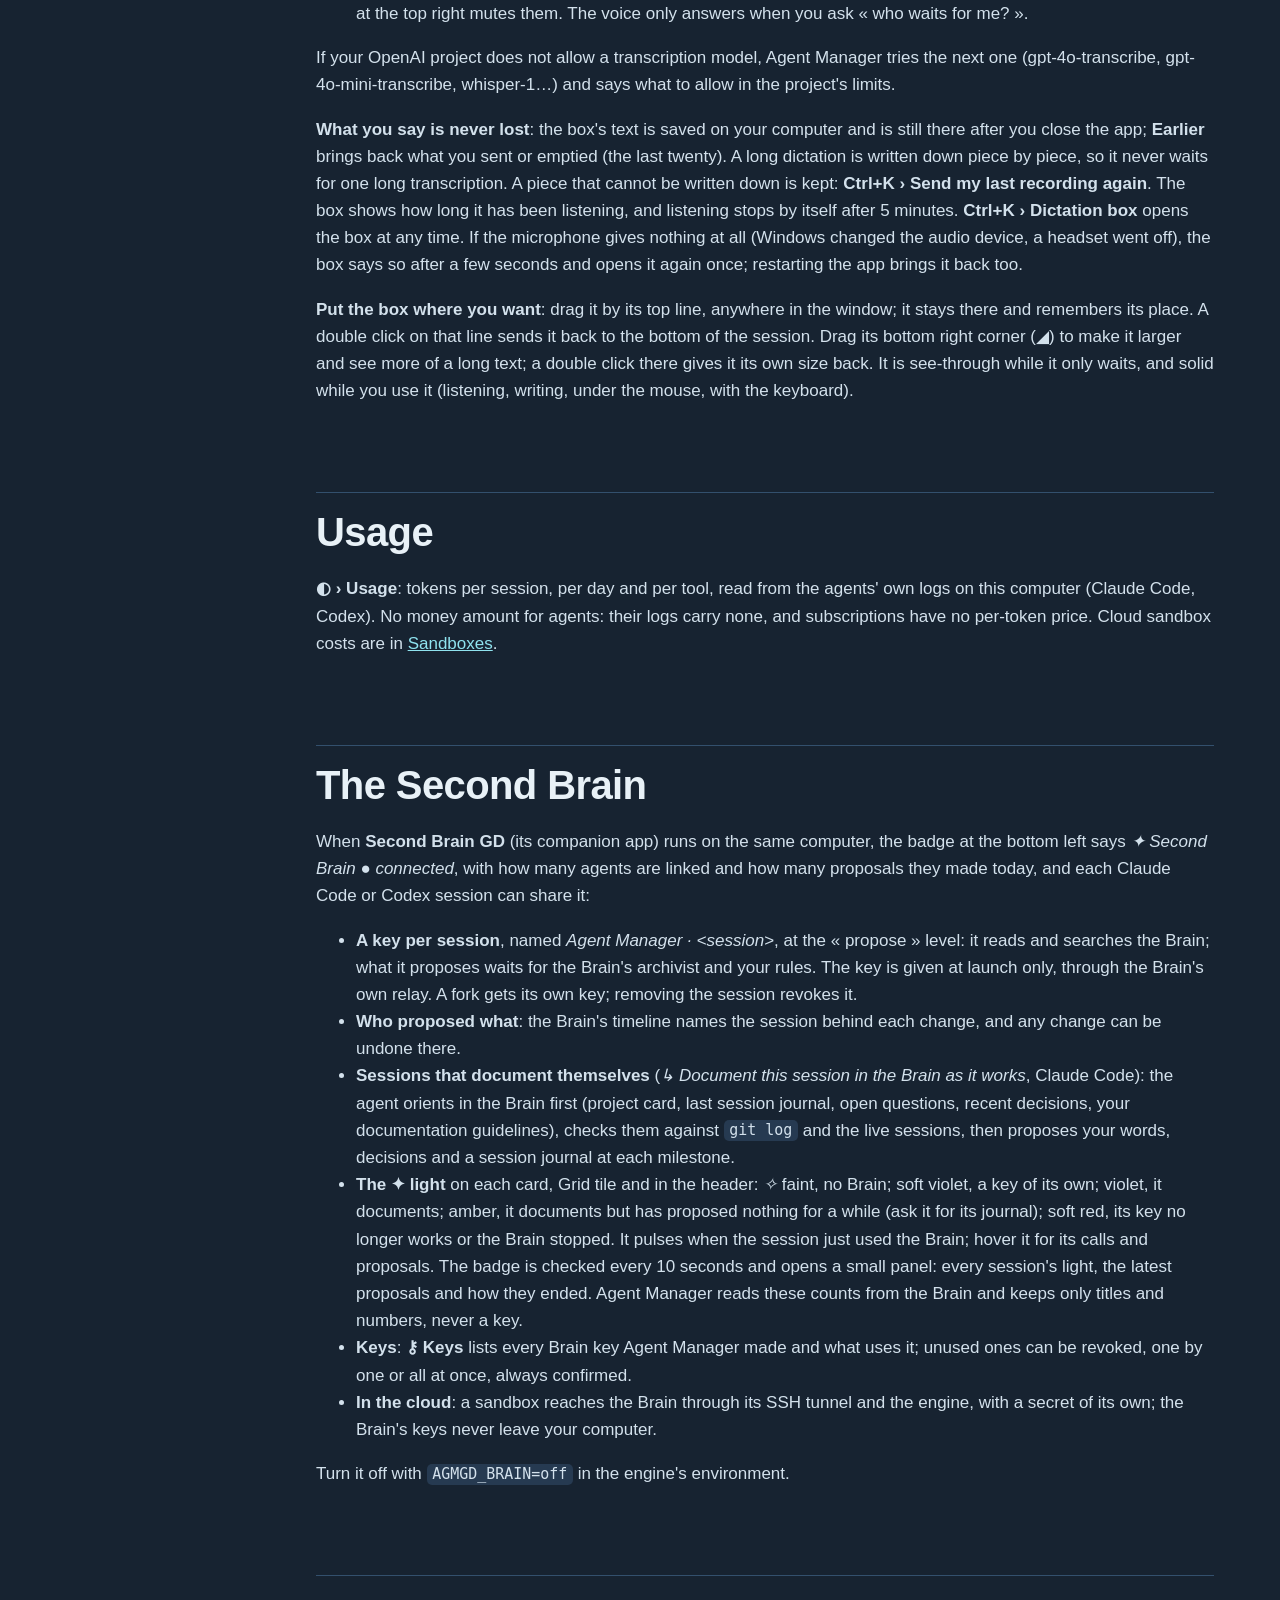
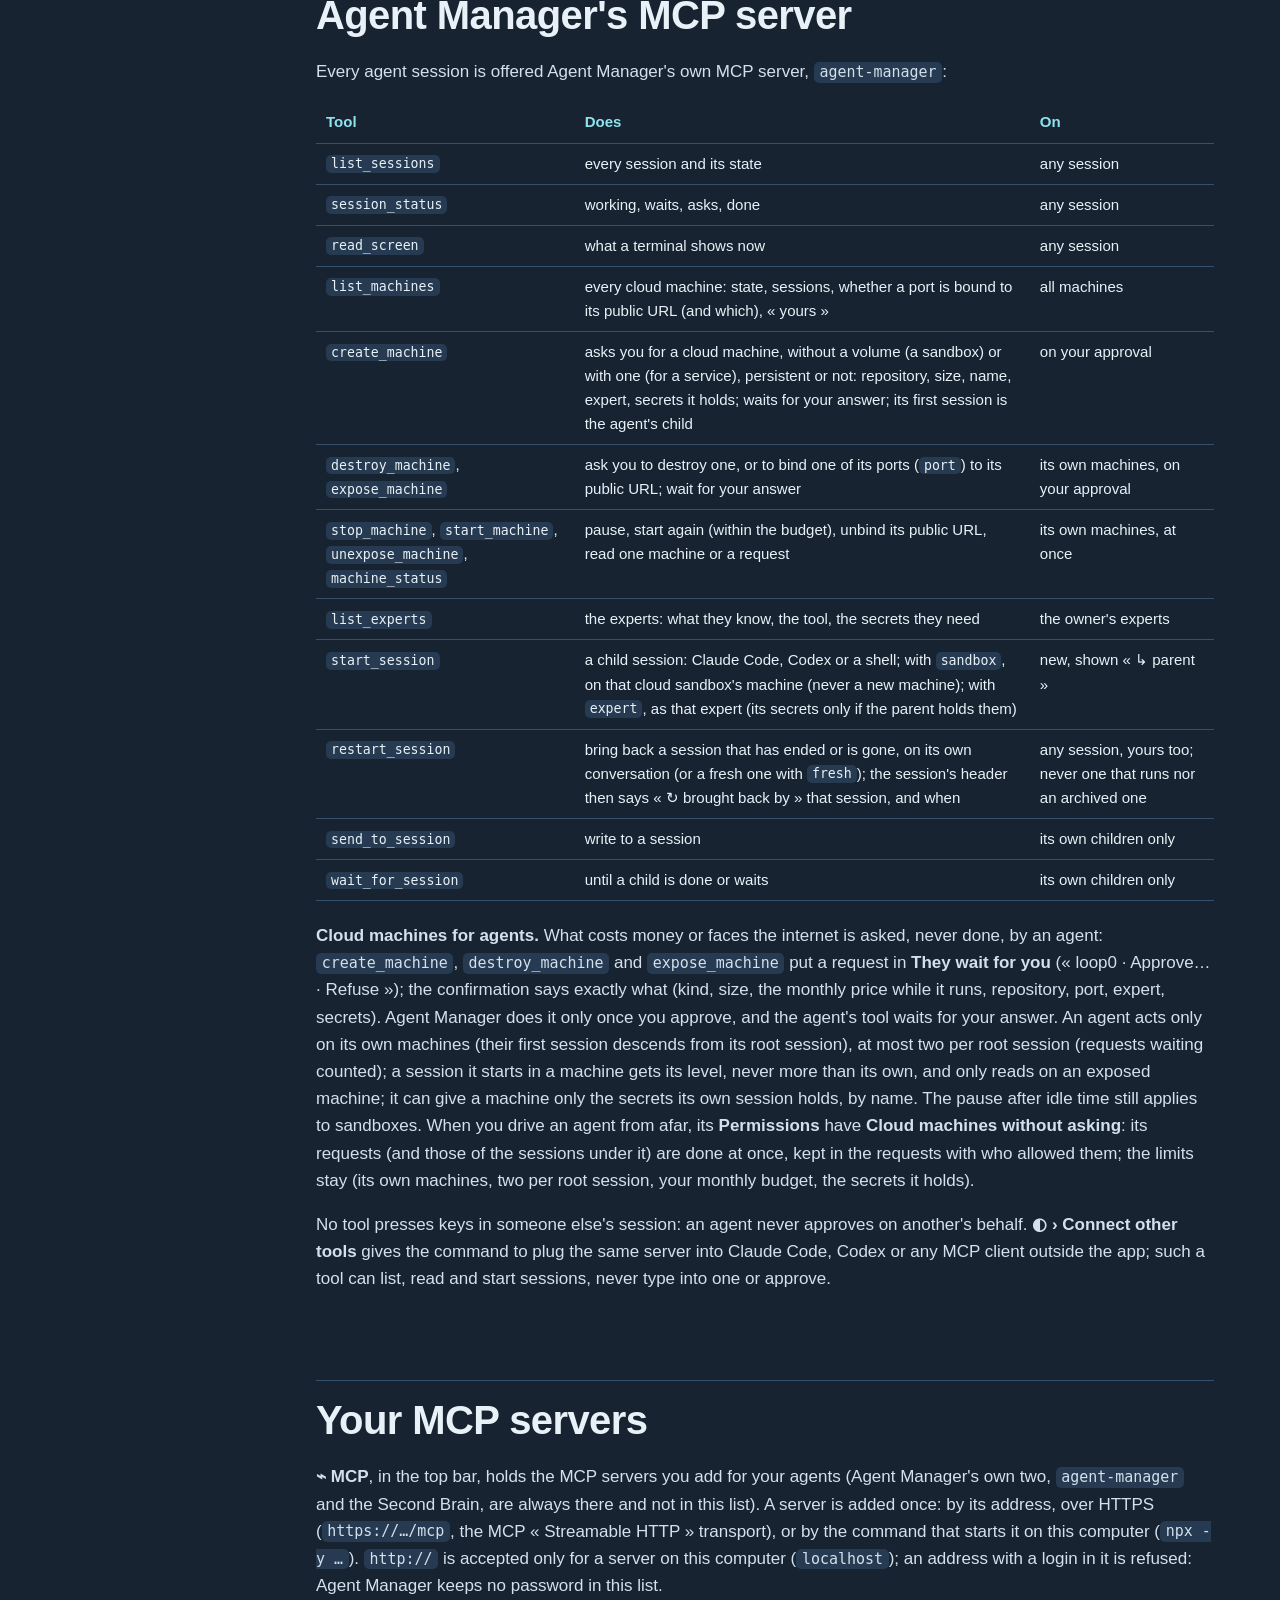
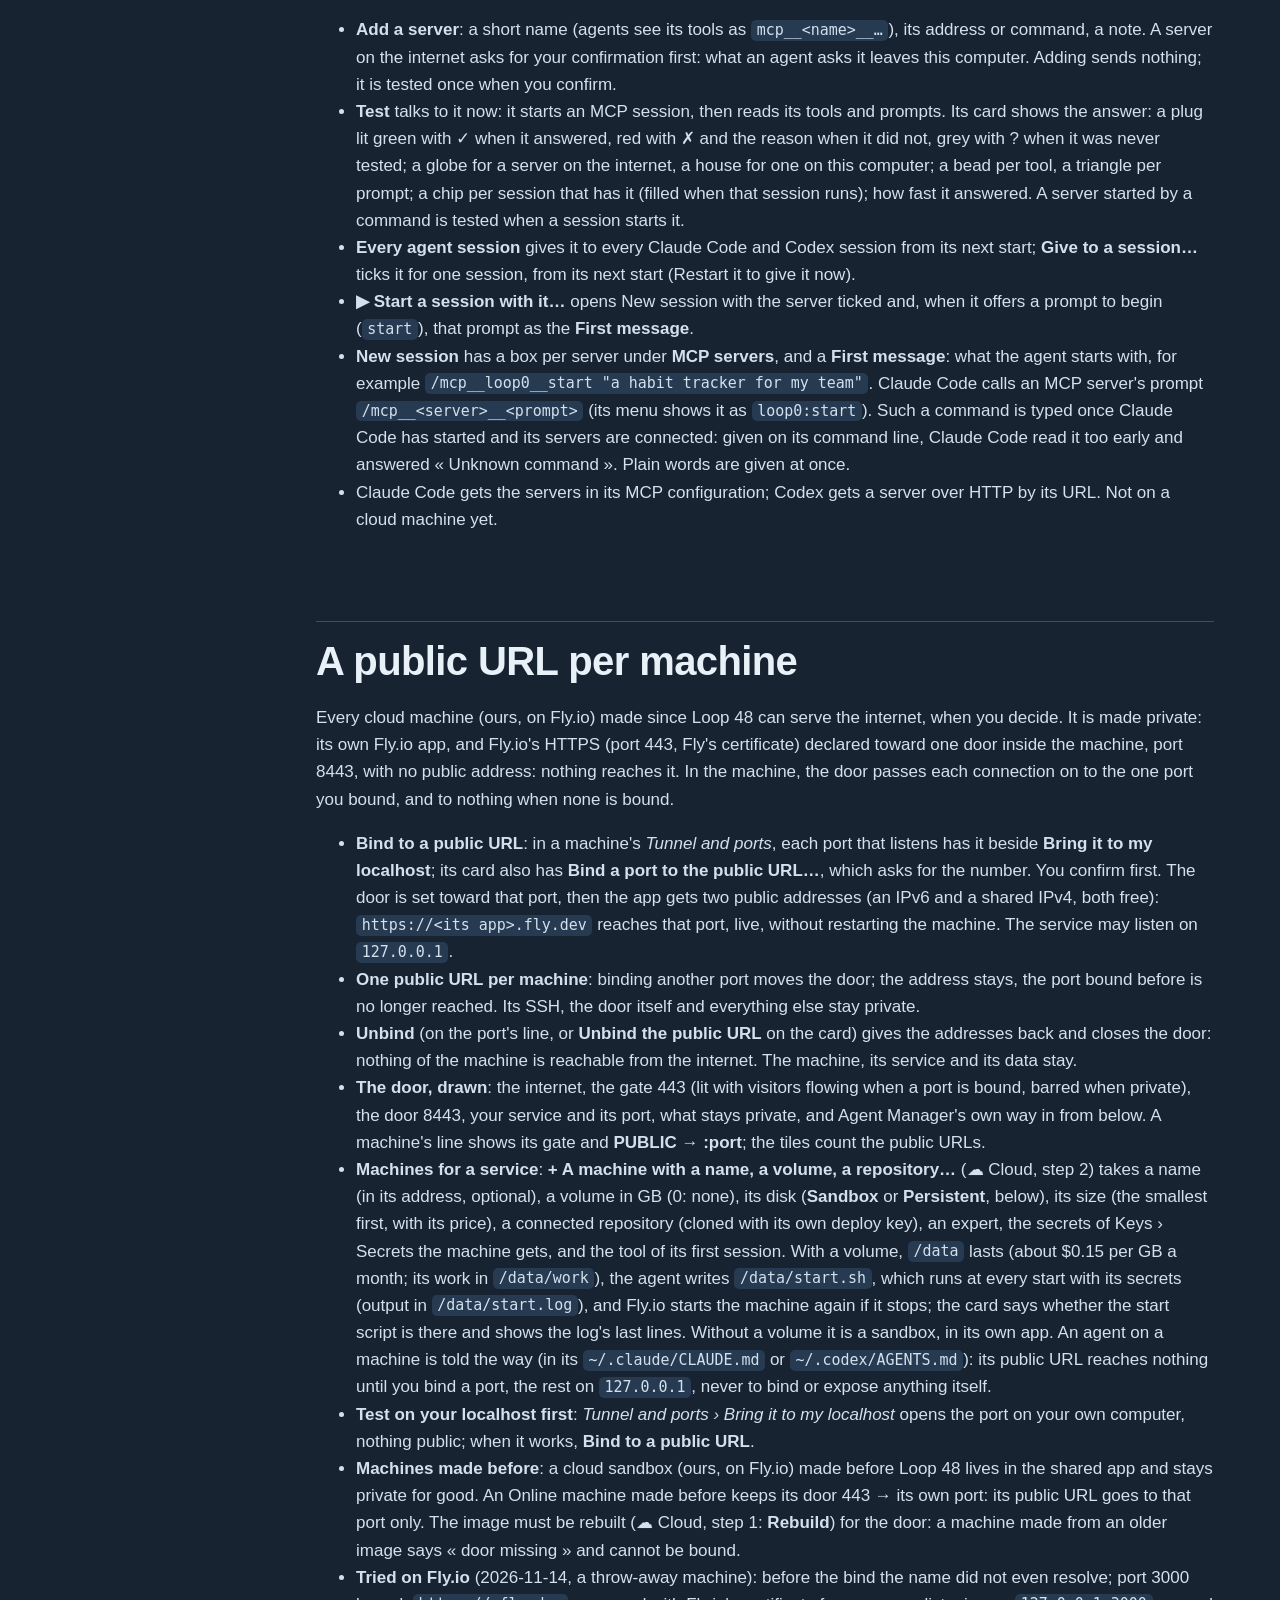
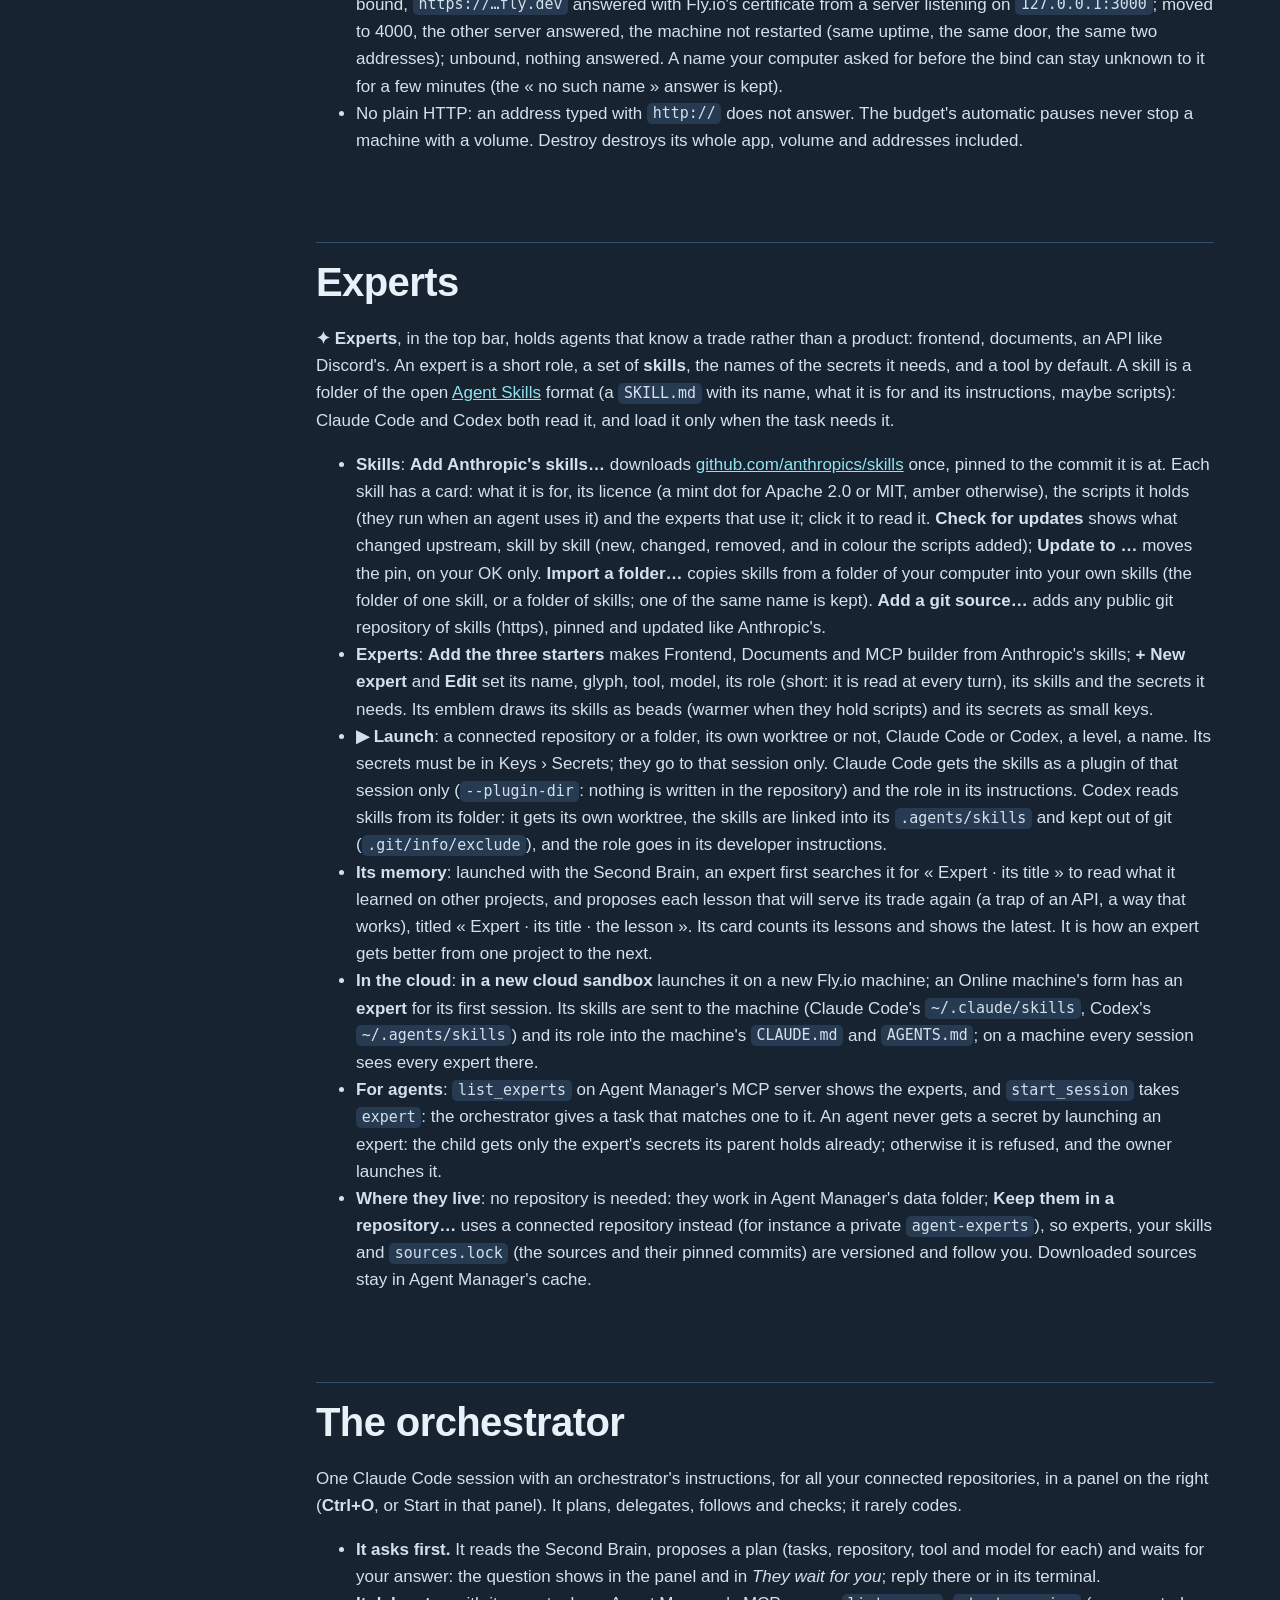
==== commit 509c2948: "Loop 49a: your MCP servers: an MCP prompt as first message is typed once Claude Code is ready (on it" ====
--- a/public/docs.html
+++ b/public/docs.html
@@ -70,6 +70,7 @@
         <a href="#repos">Repositories and their keys</a>
         <a href="#remote-control">Remote Control</a>
         <a href="#sandboxes">Cloud machines and costs</a>
+        <a href="#mcp-servers">Your MCP servers</a>
         <a href="#online">A public URL per machine</a>
         <a href="#experts">Experts</a>
         <p class="group">Reference</p>
@@ -443,6 +444,34 @@
         <p>No tool presses keys in someone else's session: an agent never approves on another's behalf.
           <b>◐ › Connect other tools</b> gives the command to plug the same server into Claude Code, Codex or any MCP
           client outside the app; such a tool can list, read and start sessions, never type into one or approve.</p>
+
+        <h2 id="mcp-servers">Your MCP servers</h2>
+        <p><b>⌁ MCP</b>, in the top bar, holds the MCP servers you add for your agents (Agent Manager's own two,
+          <code>agent-manager</code> and the Second Brain, are always there and not in this list). A server is added once:
+          by its address, over HTTPS (<code>https://…/mcp</code>, the MCP « Streamable HTTP » transport), or by the command
+          that starts it on this computer (<code>npx -y …</code>). <code>http://</code> is accepted only for a server on this
+          computer (<code>localhost</code>); an address with a login in it is refused: Agent Manager keeps no password in this list.</p>
+        <ul>
+          <li><b>Add a server</b>: a short name (agents see its tools as <code>mcp__&lt;name&gt;__…</code>), its address or
+            command, a note. A server on the internet asks for your confirmation first: what an agent asks it leaves this
+            computer. Adding sends nothing; it is tested once when you confirm.</li>
+          <li><b>Test</b> talks to it now: it starts an MCP session, then reads its tools and prompts. Its card shows the
+            answer: a plug lit green with ✓ when it answered, red with ✗ and the reason when it did not, grey with ? when it
+            was never tested; a globe for a server on the internet, a house for one on this computer; a bead per tool, a
+            triangle per prompt; a chip per session that has it (filled when that session runs); how fast it answered.
+            A server started by a command is tested when a session starts it.</li>
+          <li><b>Every agent session</b> gives it to every Claude Code and Codex session from its next start;
+            <b>Give to a session…</b> ticks it for one session, from its next start (Restart it to give it now).</li>
+          <li><b>▶ Start a session with it…</b> opens New session with the server ticked and, when it offers a prompt
+            to begin (<code>start</code>), that prompt as the <b>First message</b>.</li>
+          <li><b>New session</b> has a box per server under <b>MCP servers</b>, and a <b>First message</b>: what the agent
+            starts with, for example <code>/mcp__loop0__start "a habit tracker for my team"</code>. Claude Code calls an MCP
+            server's prompt <code>/mcp__&lt;server&gt;__&lt;prompt&gt;</code> (its menu shows it as <code>loop0:start</code>).
+            Such a command is typed once Claude Code has started and its servers are connected: given on its command line,
+            Claude Code read it too early and answered « Unknown command ». Plain words are given at once.</li>
+          <li>Claude Code gets the servers in its MCP configuration; Codex gets a server over HTTP by its URL. Not on a cloud
+            machine yet.</li>
+        </ul>
 
         <h2 id="online">A public URL per machine</h2>
         <p>Every cloud machine (ours, on Fly.io) made since Loop 48 can serve the internet, when you decide. It is made
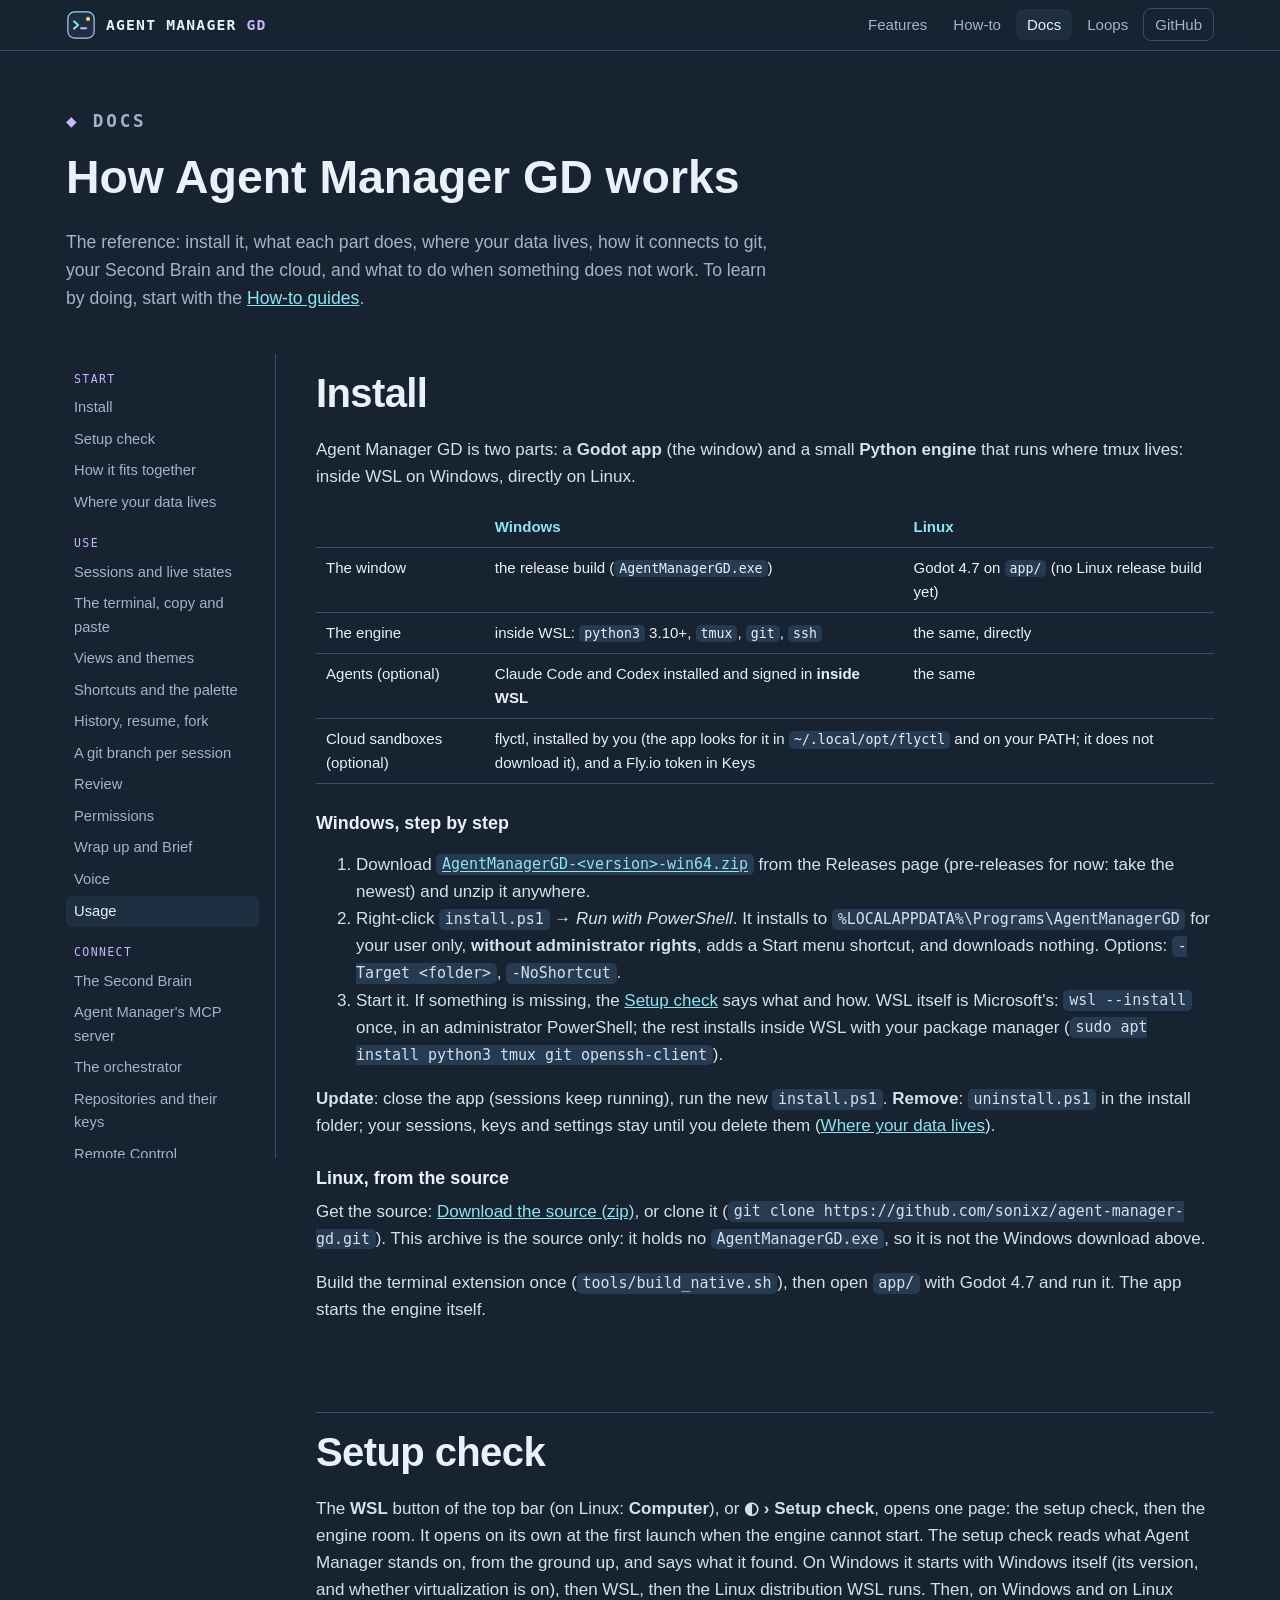
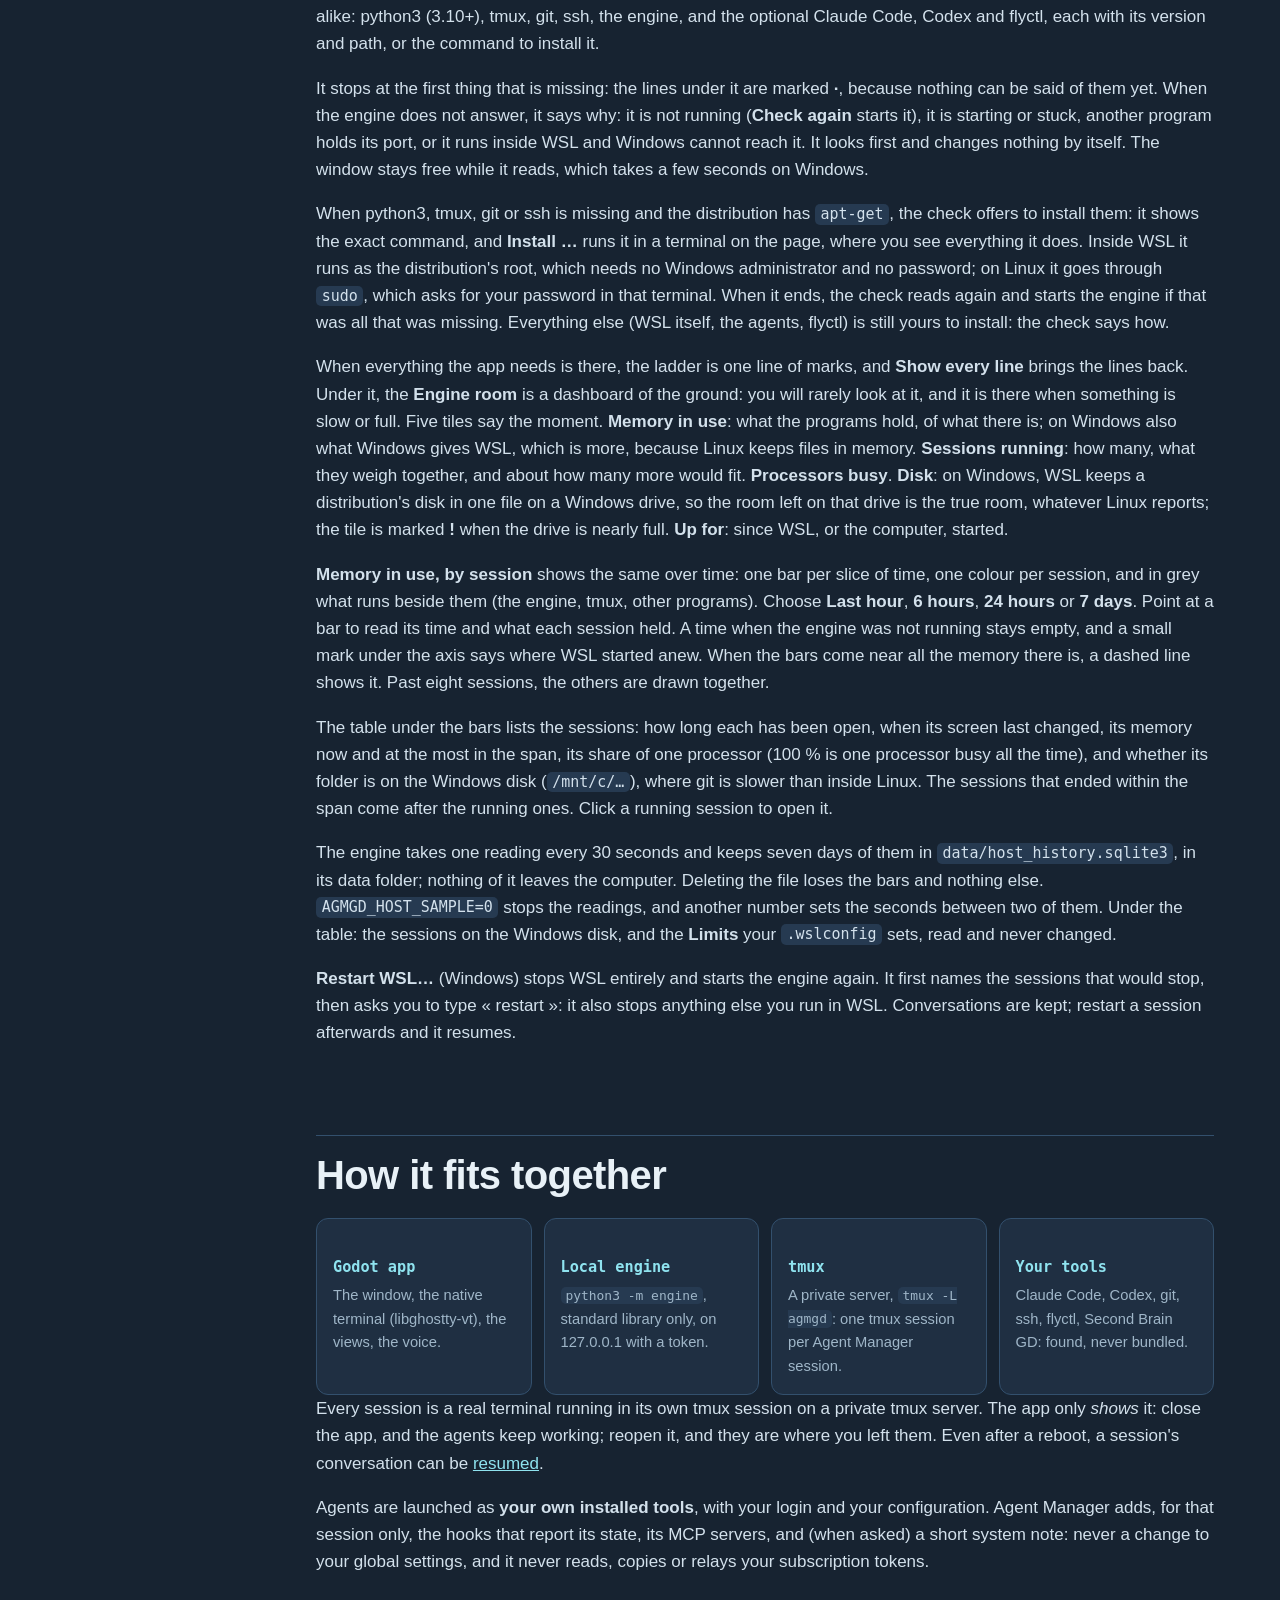
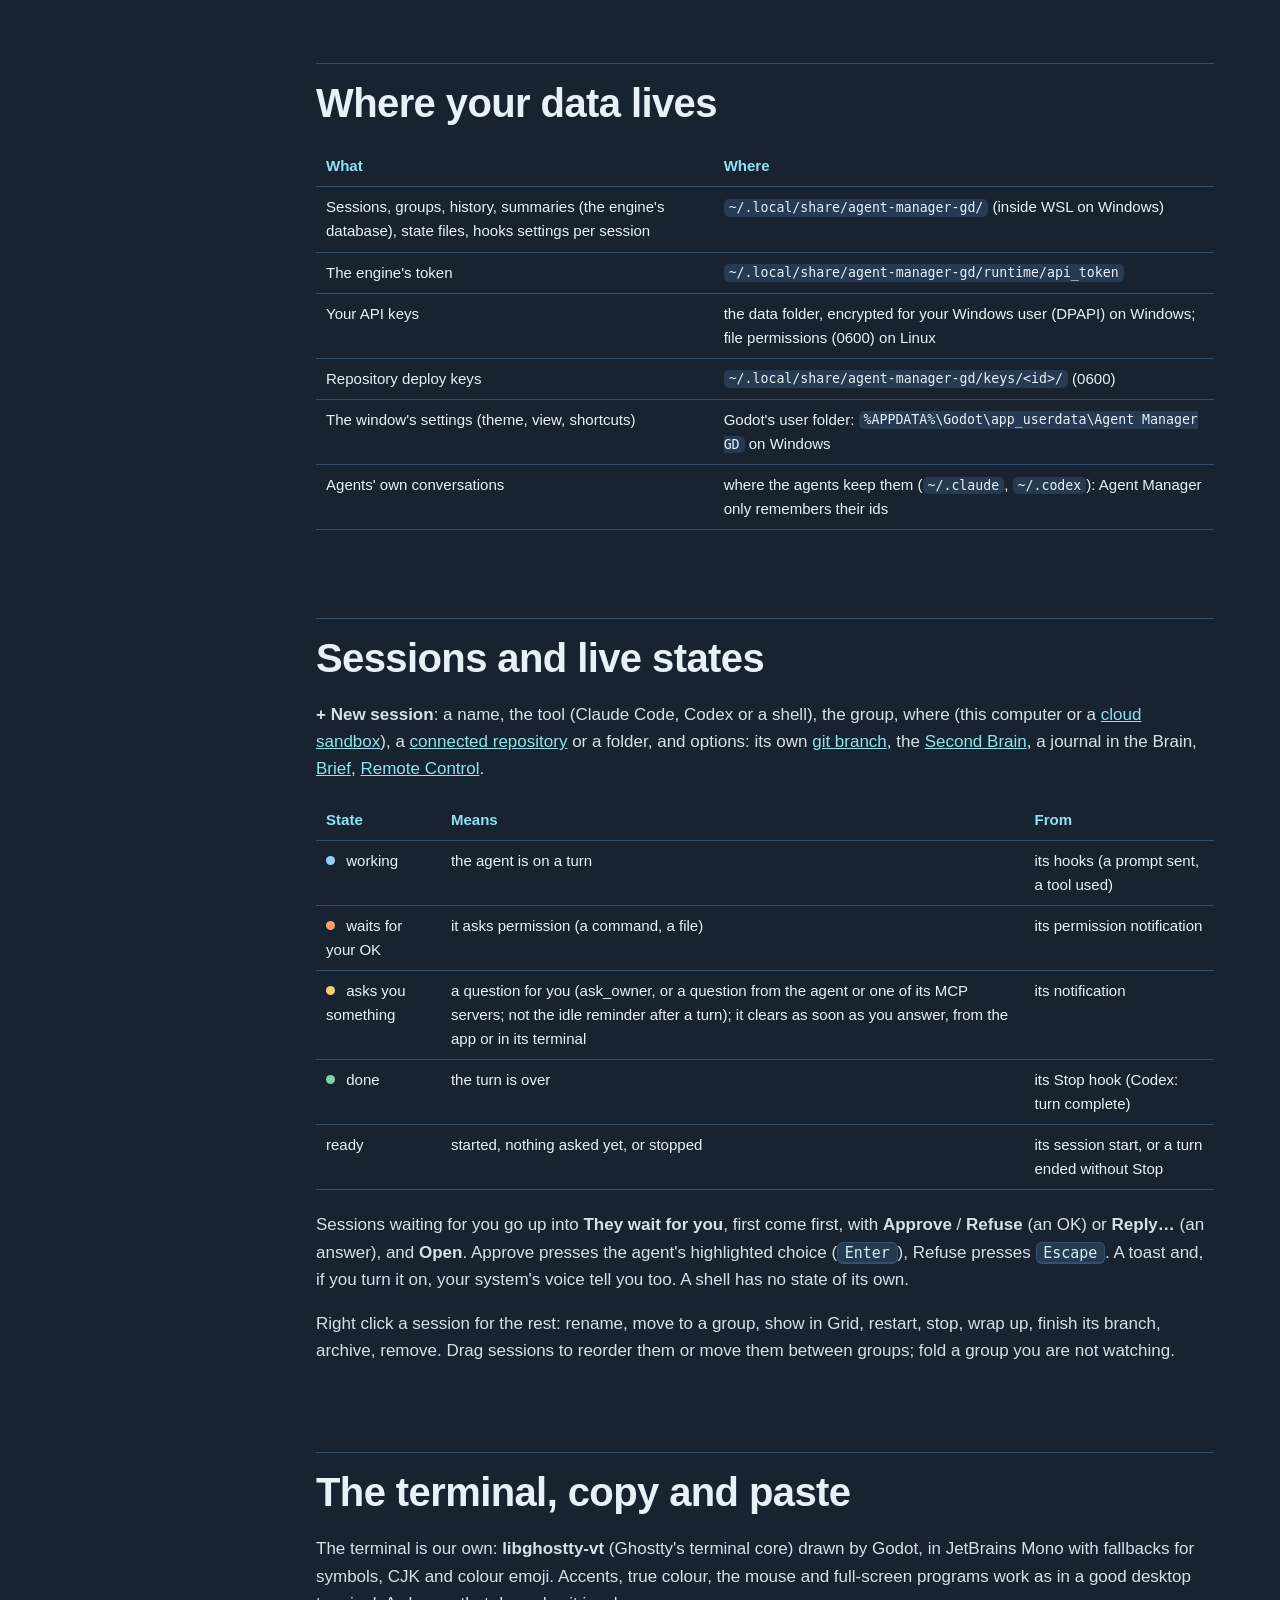
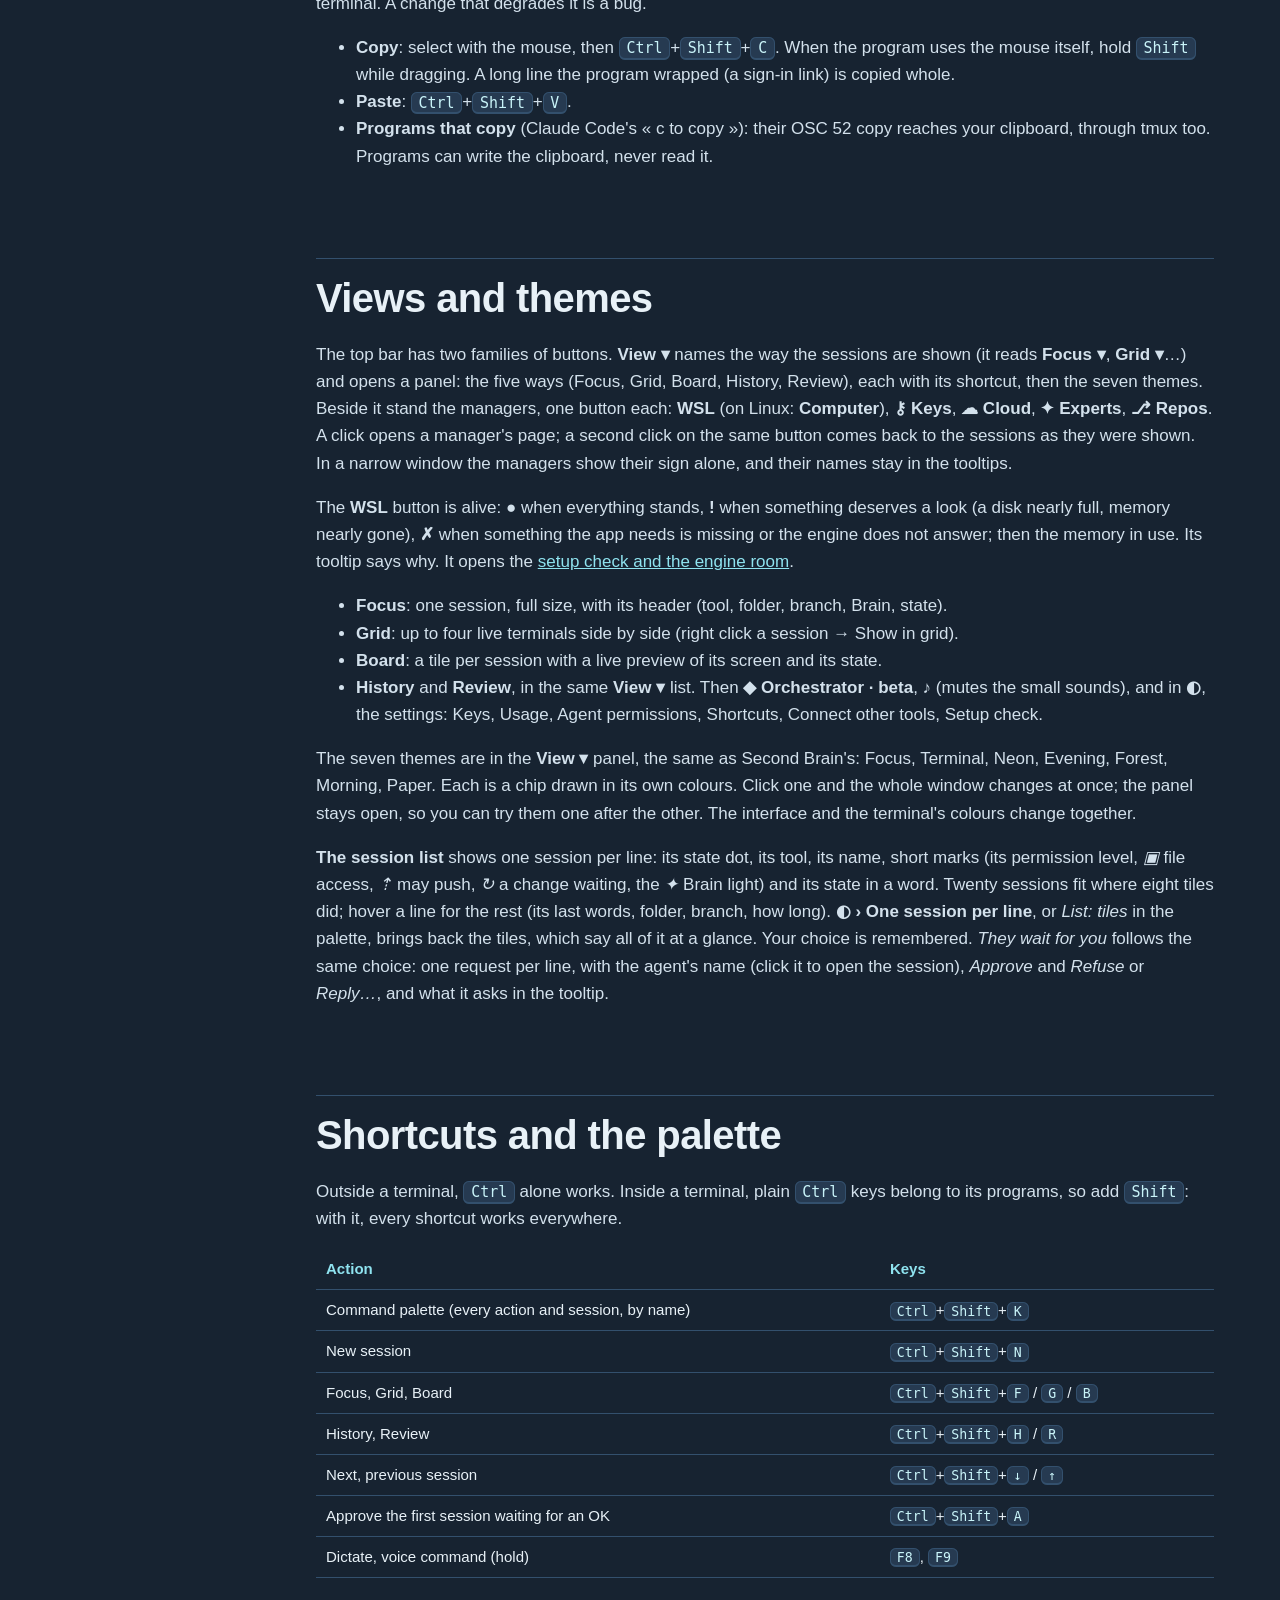
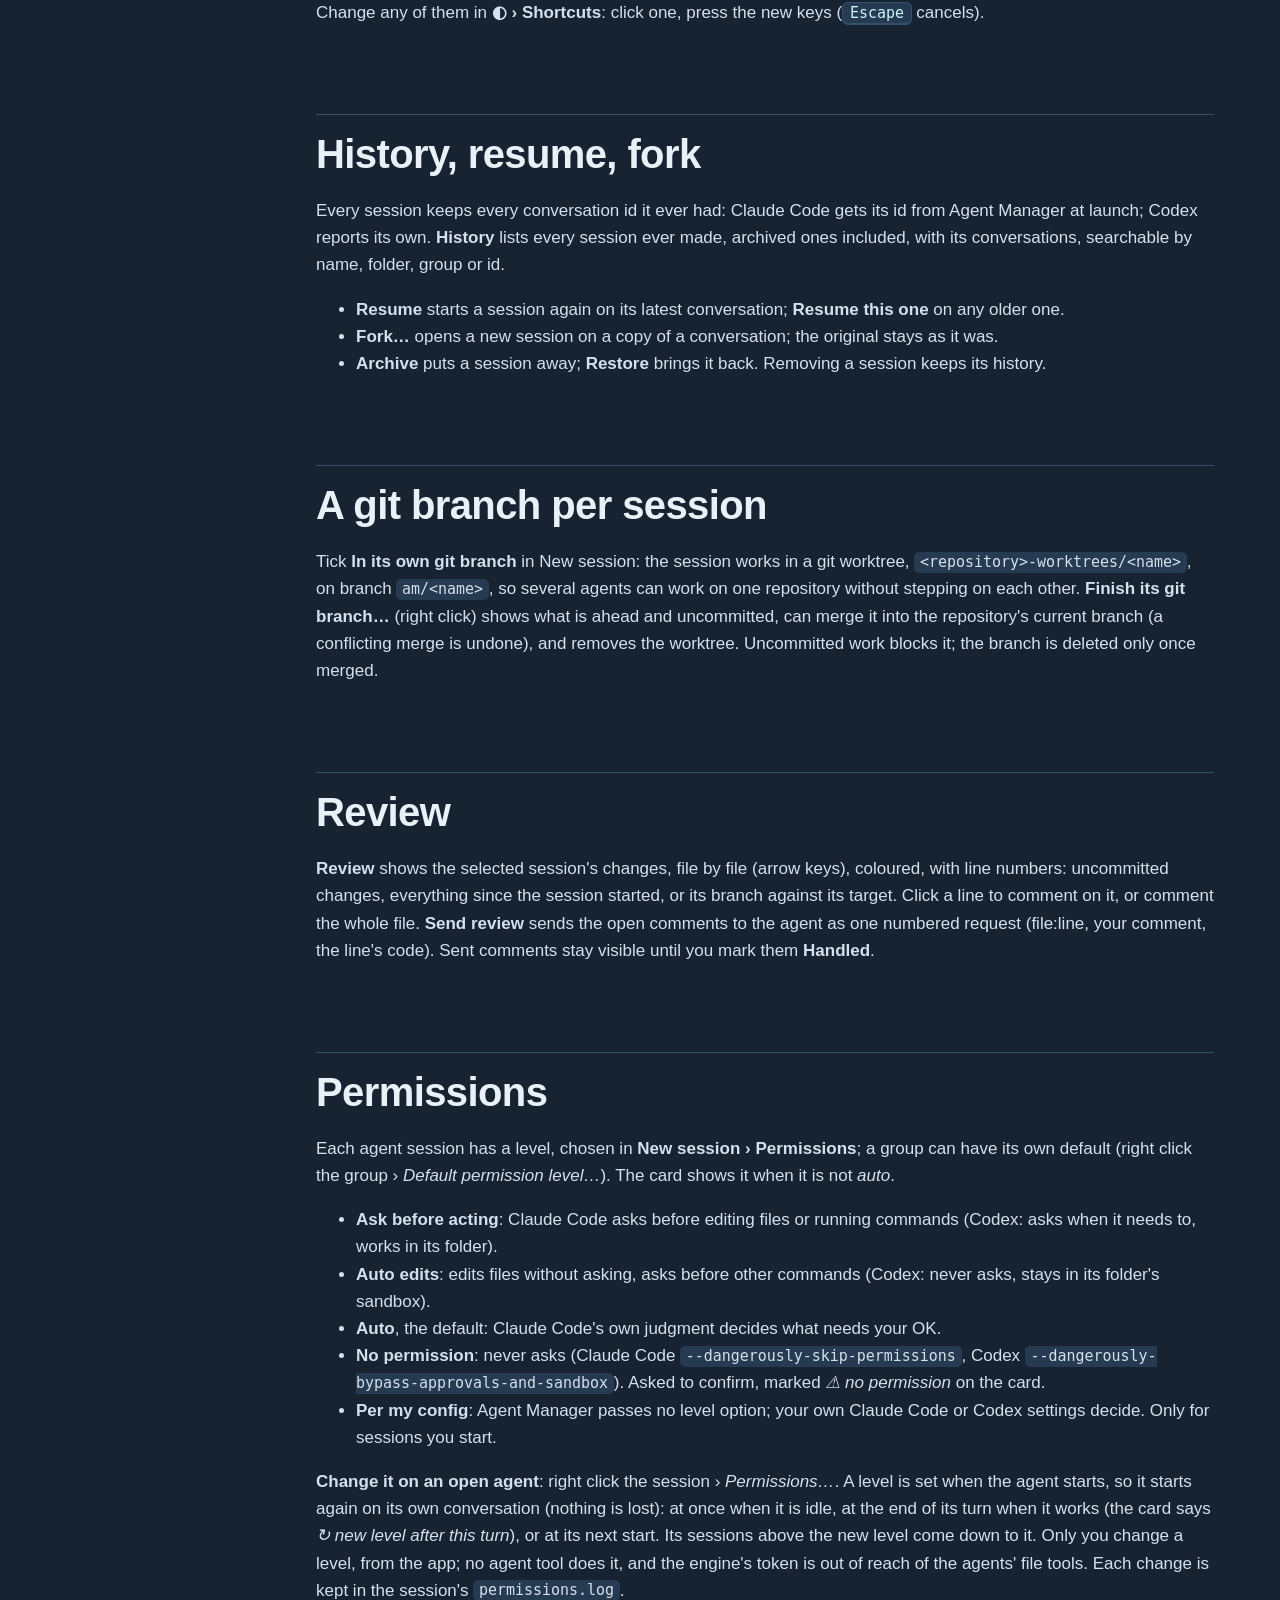
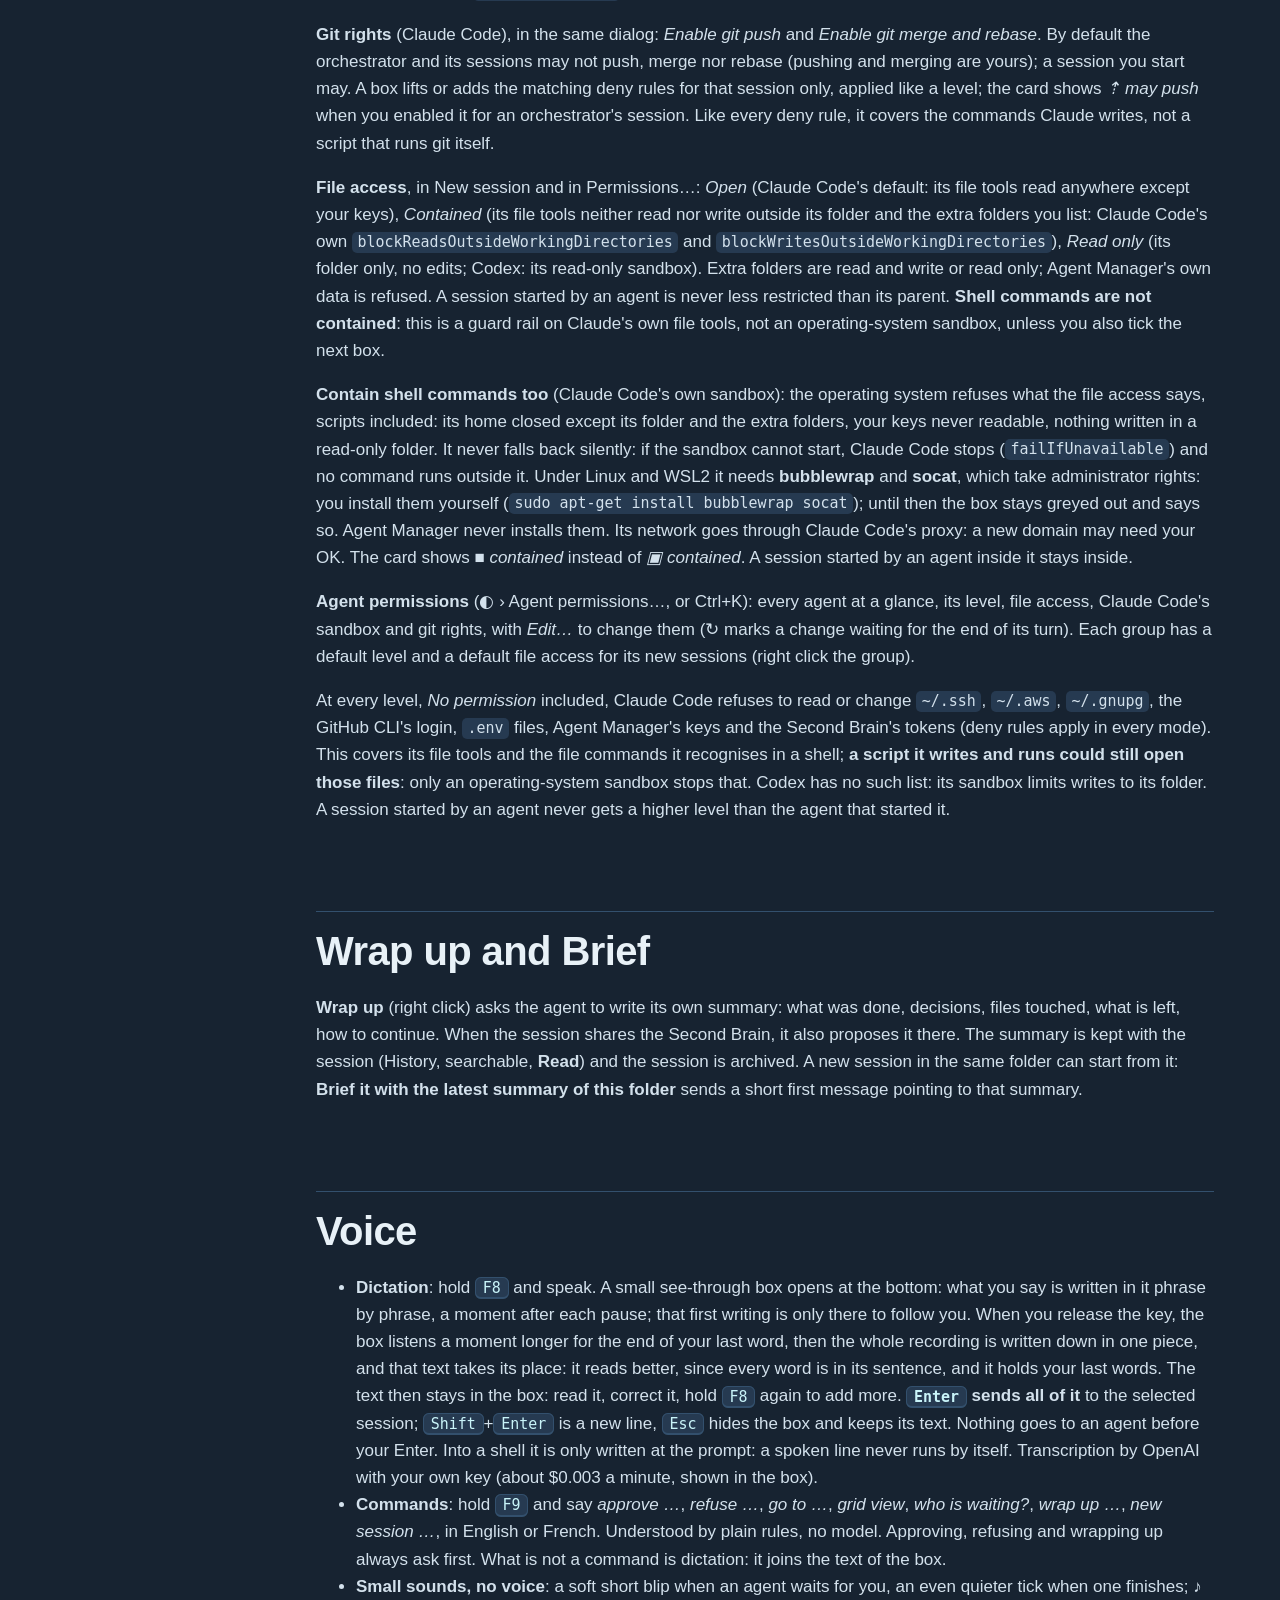
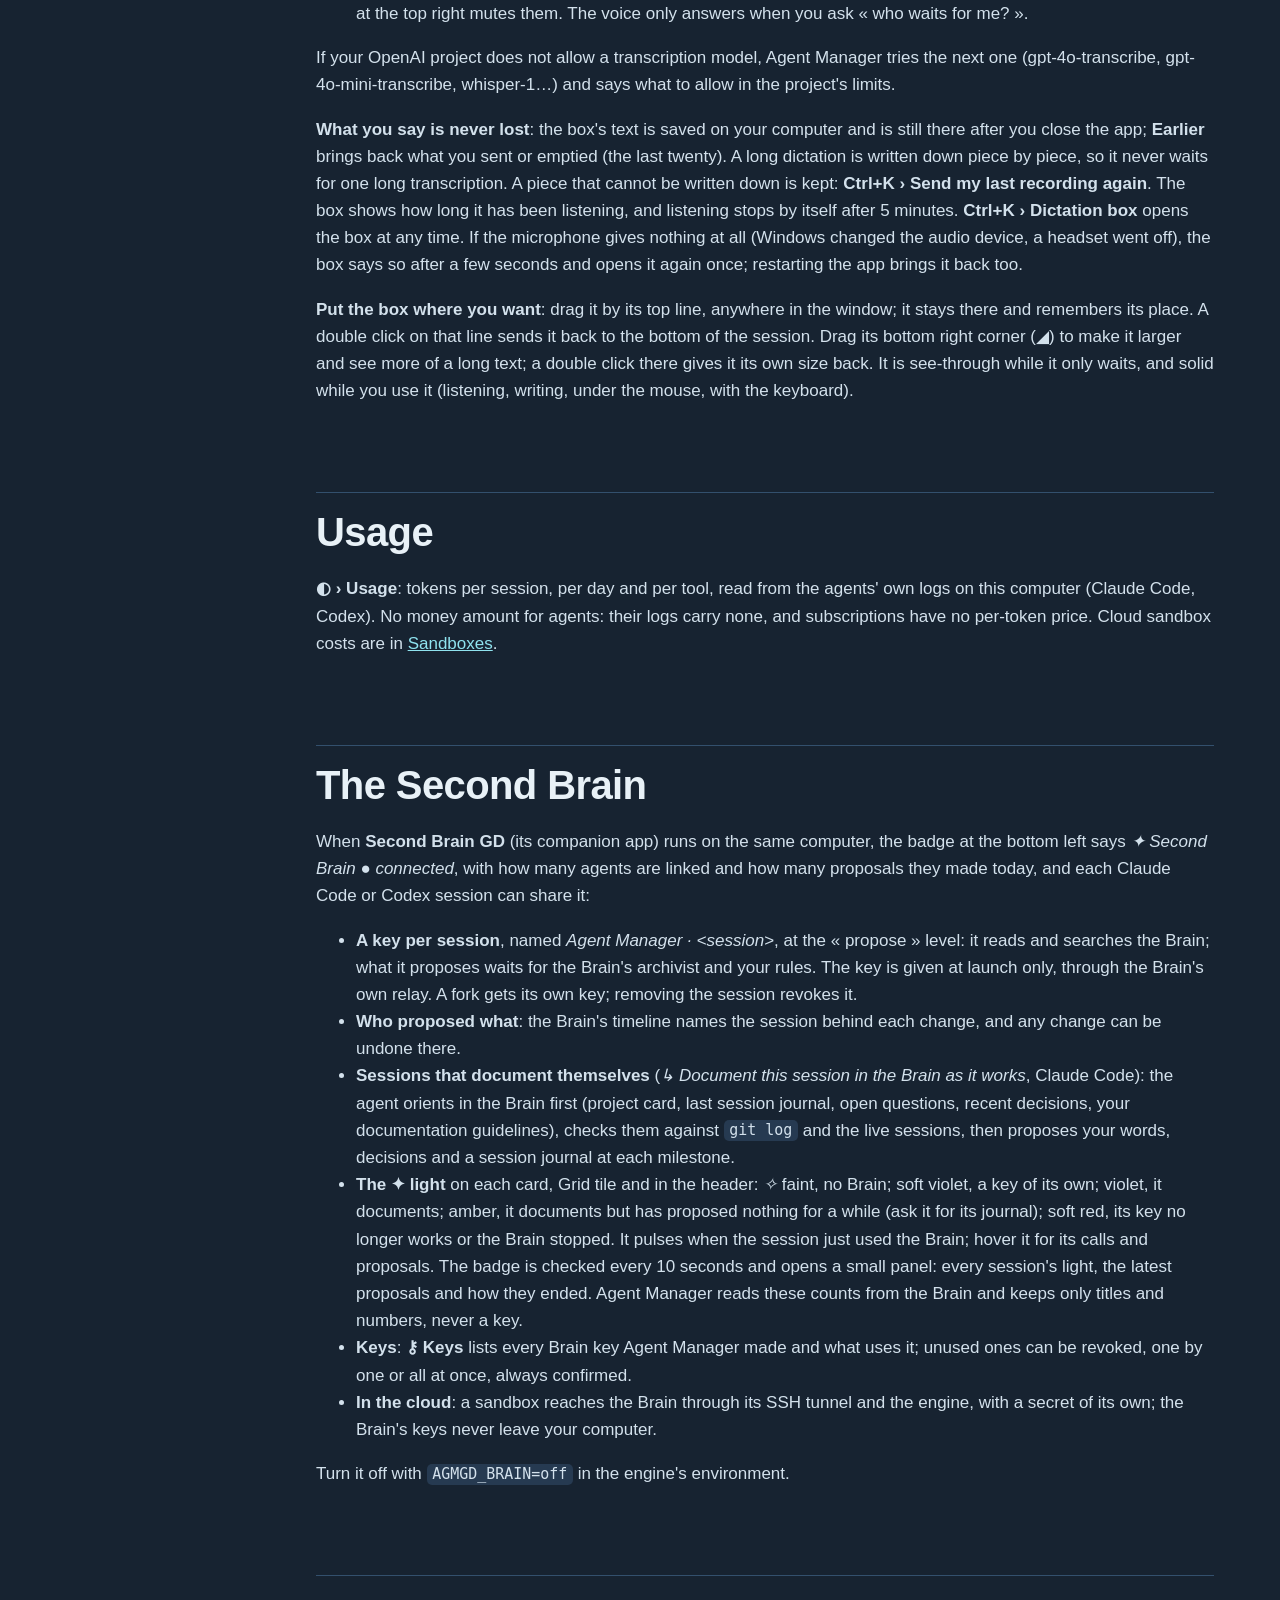
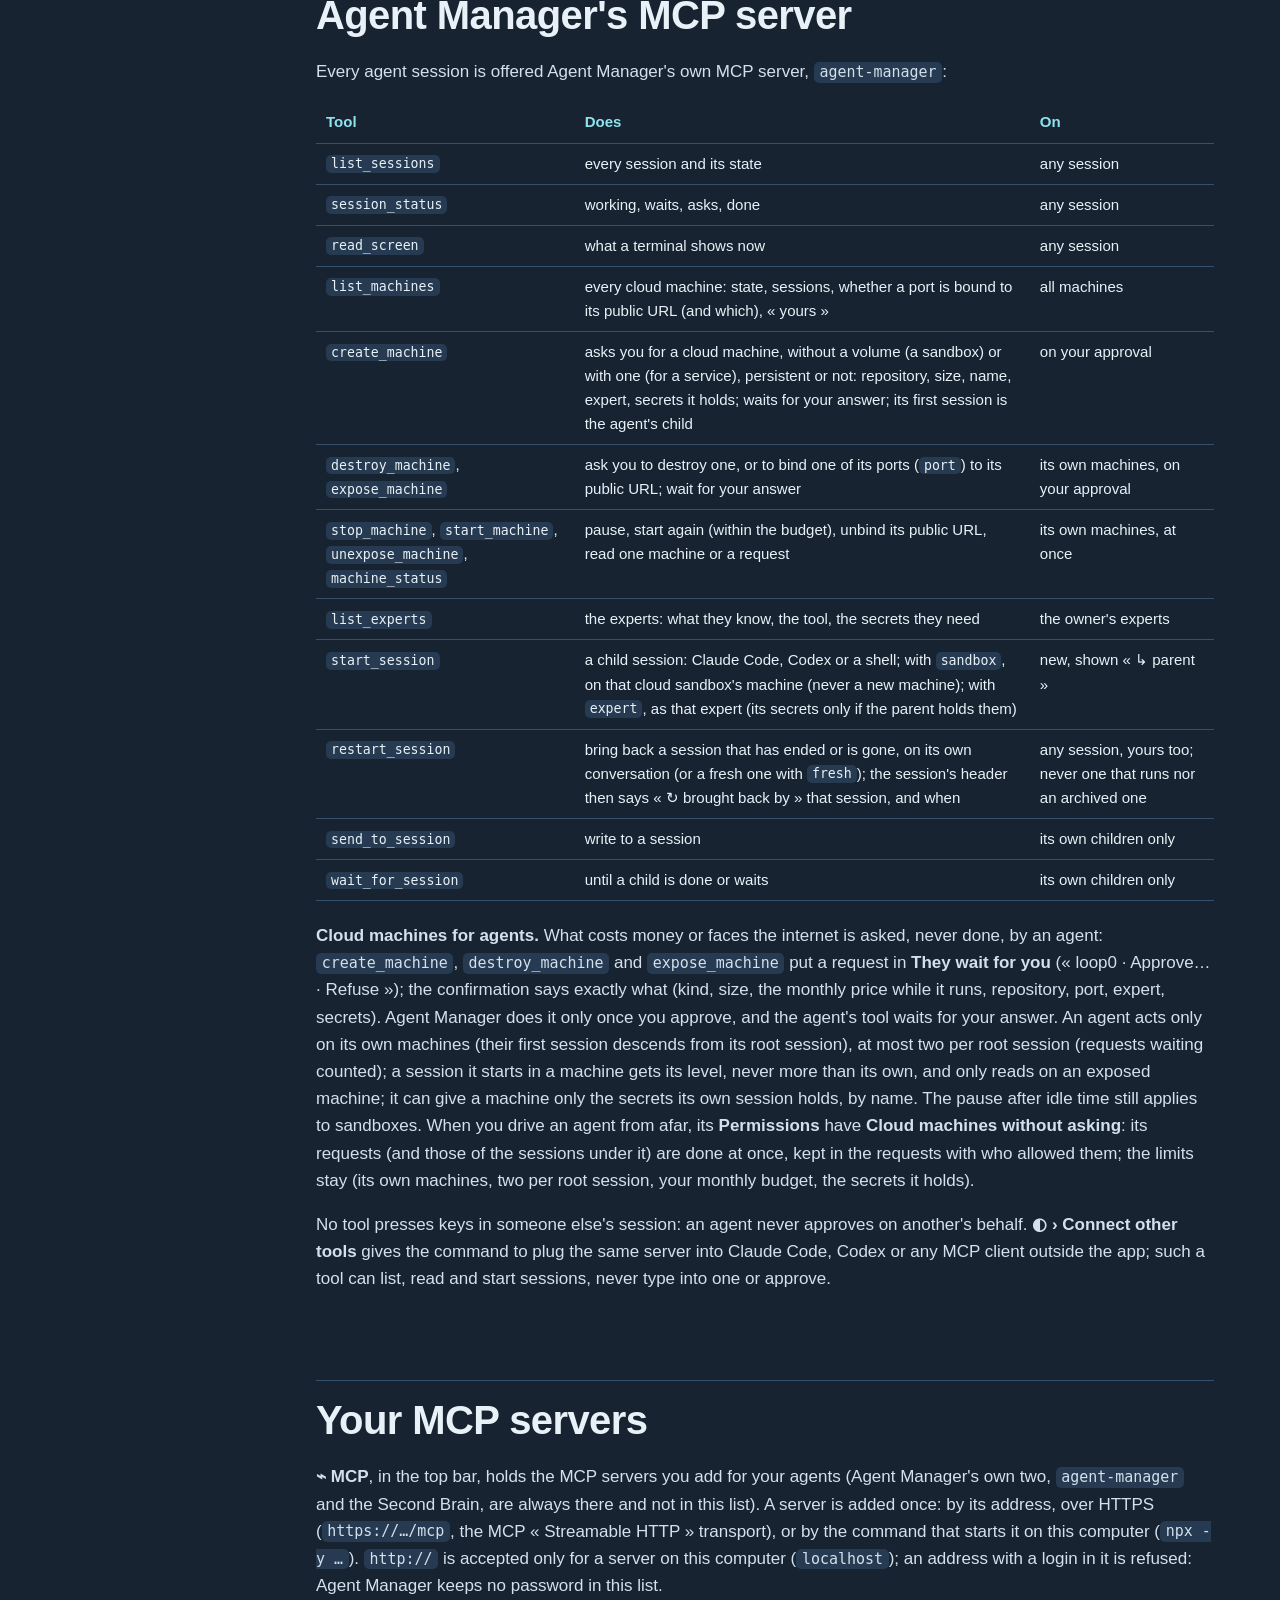
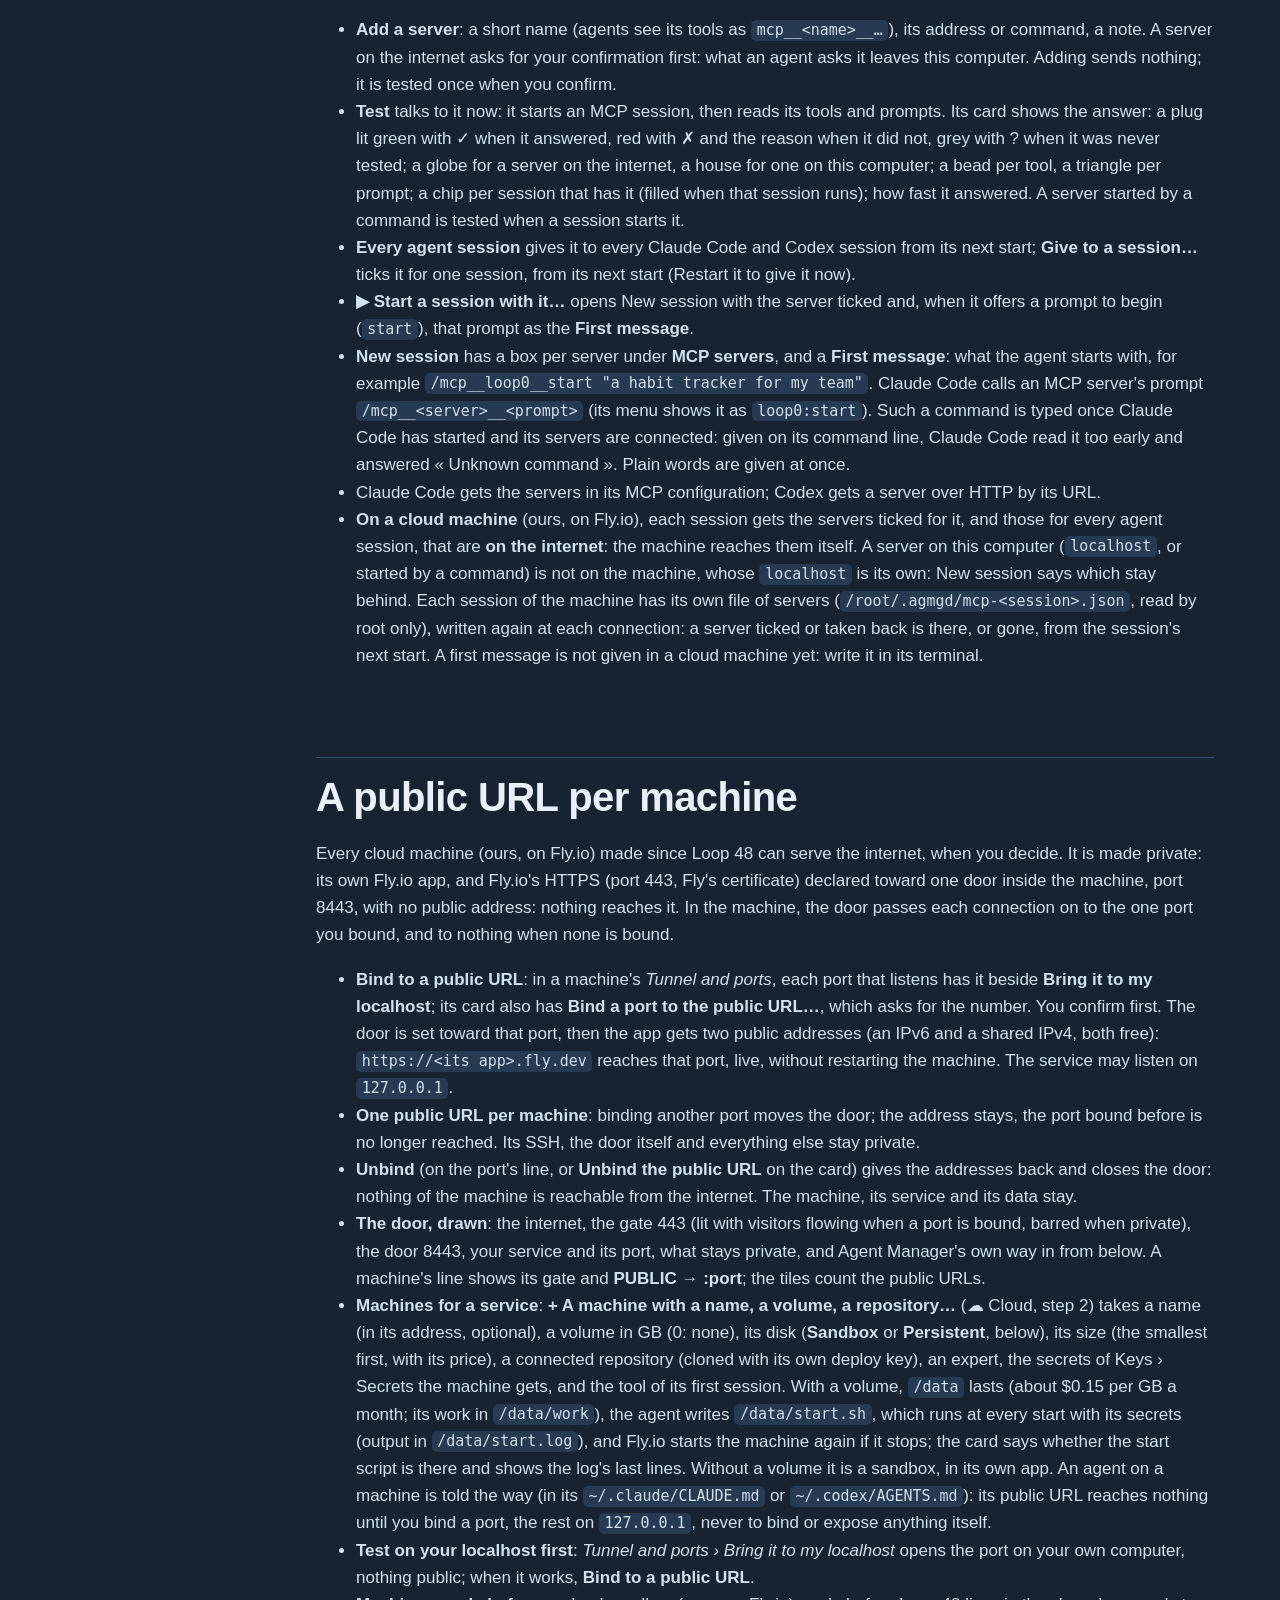
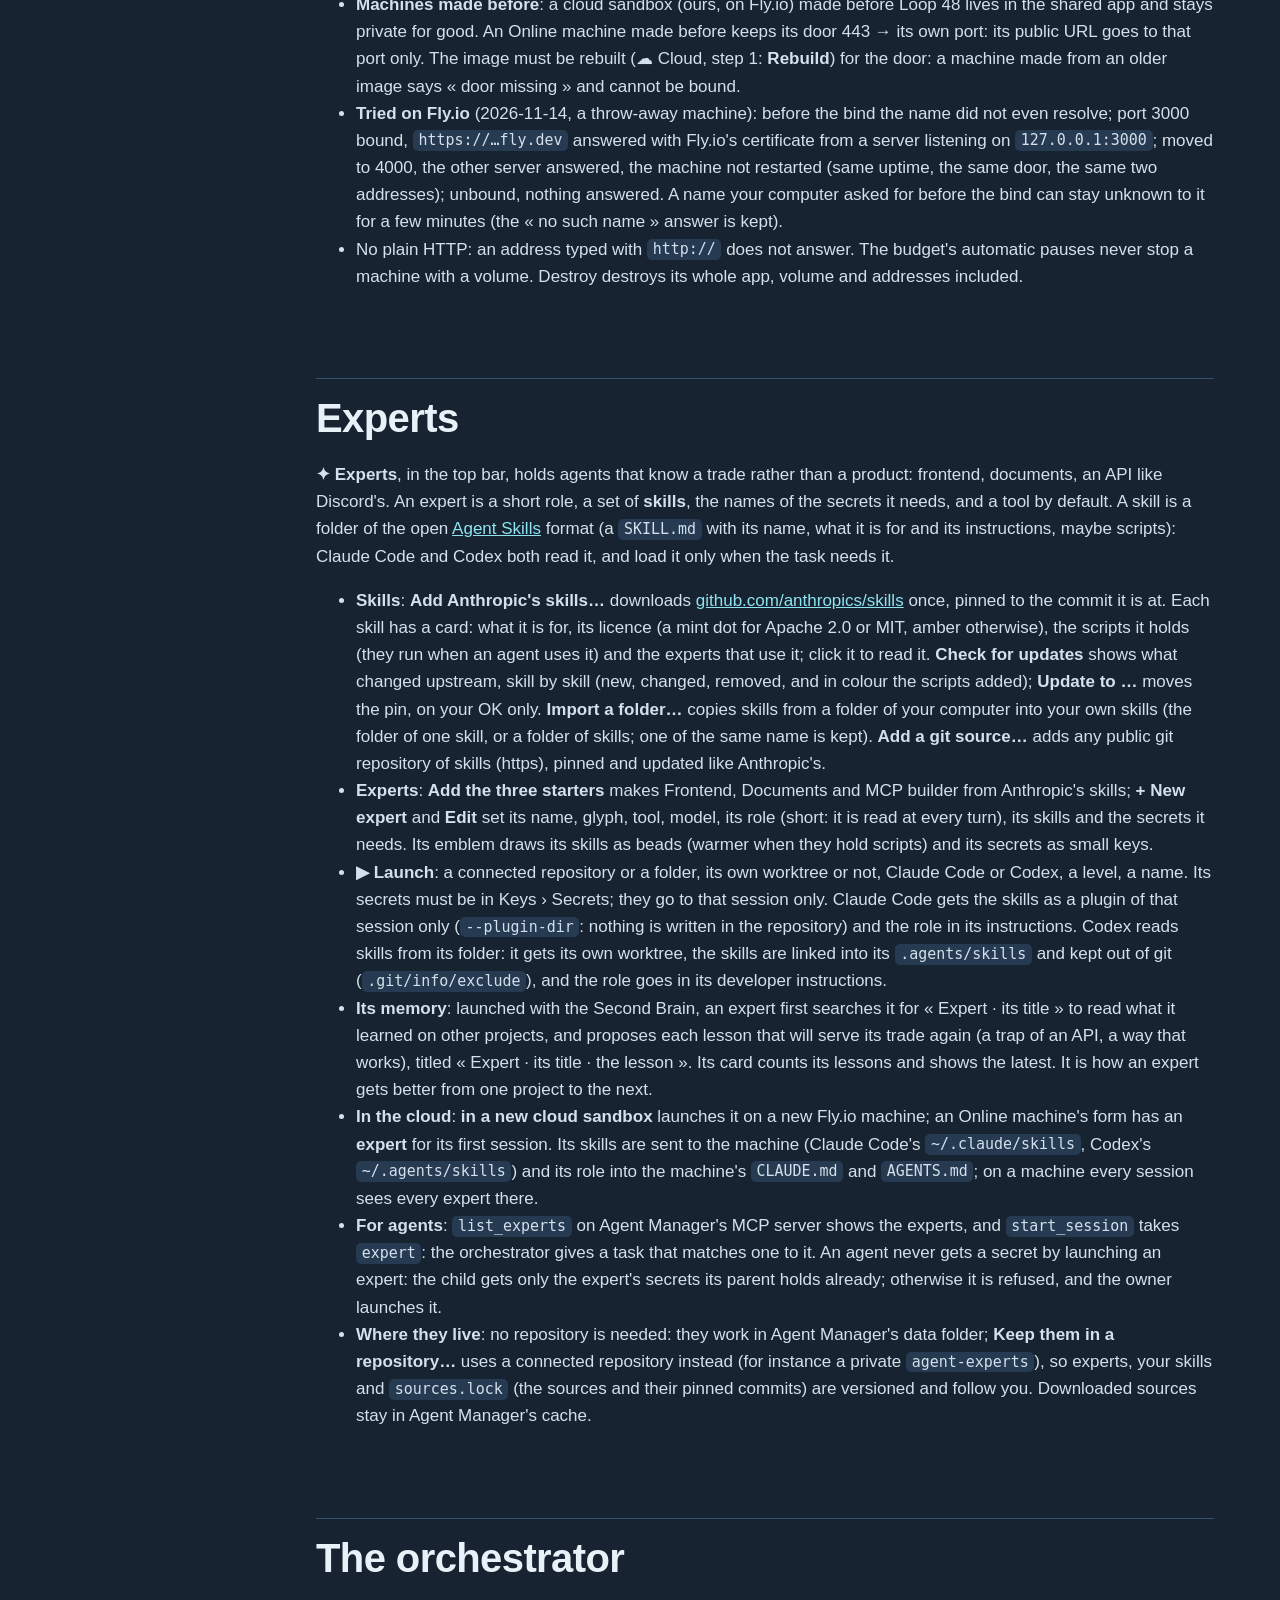
==== commit 6b141948: "Loop 49b: MCP servers on cloud machines: each session of a machine gets its own, those on the intern" ====
--- a/public/docs.html
+++ b/public/docs.html
@@ -469,8 +469,14 @@
             server's prompt <code>/mcp__&lt;server&gt;__&lt;prompt&gt;</code> (its menu shows it as <code>loop0:start</code>).
             Such a command is typed once Claude Code has started and its servers are connected: given on its command line,
             Claude Code read it too early and answered « Unknown command ». Plain words are given at once.</li>
-          <li>Claude Code gets the servers in its MCP configuration; Codex gets a server over HTTP by its URL. Not on a cloud
-            machine yet.</li>
+          <li>Claude Code gets the servers in its MCP configuration; Codex gets a server over HTTP by its URL.</li>
+          <li><b>On a cloud machine</b> (ours, on Fly.io), each session gets the servers ticked for it, and those for every
+            agent session, that are <b>on the internet</b>: the machine reaches them itself. A server on this computer
+            (<code>localhost</code>, or started by a command) is not on the machine, whose <code>localhost</code> is its own:
+            New session says which stay behind. Each session of the machine has its own file of servers
+            (<code>/root/.agmgd/mcp-&lt;session&gt;.json</code>, read by root only), written again at each connection: a
+            server ticked or taken back is there, or gone, from the session's next start. A first message is not given in a
+            cloud machine yet: write it in its terminal.</li>
         </ul>
 
         <h2 id="online">A public URL per machine</h2>
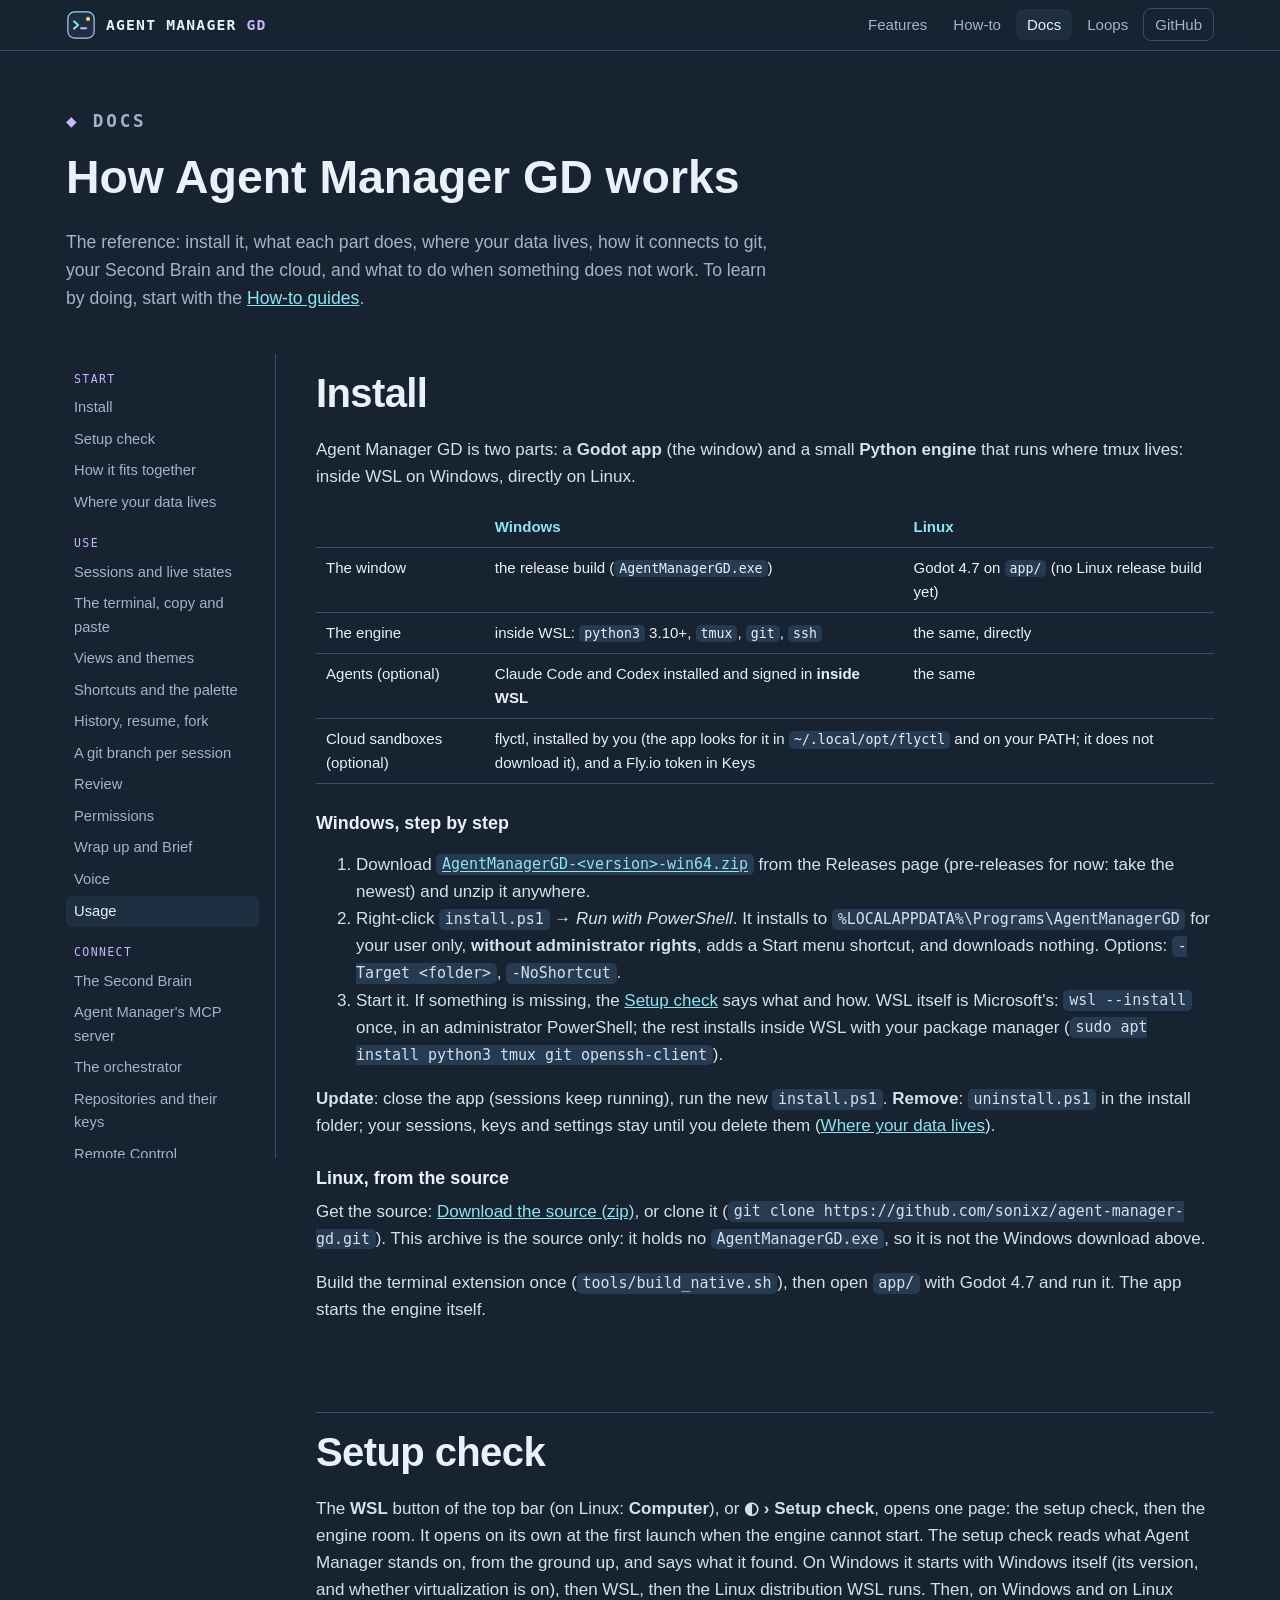
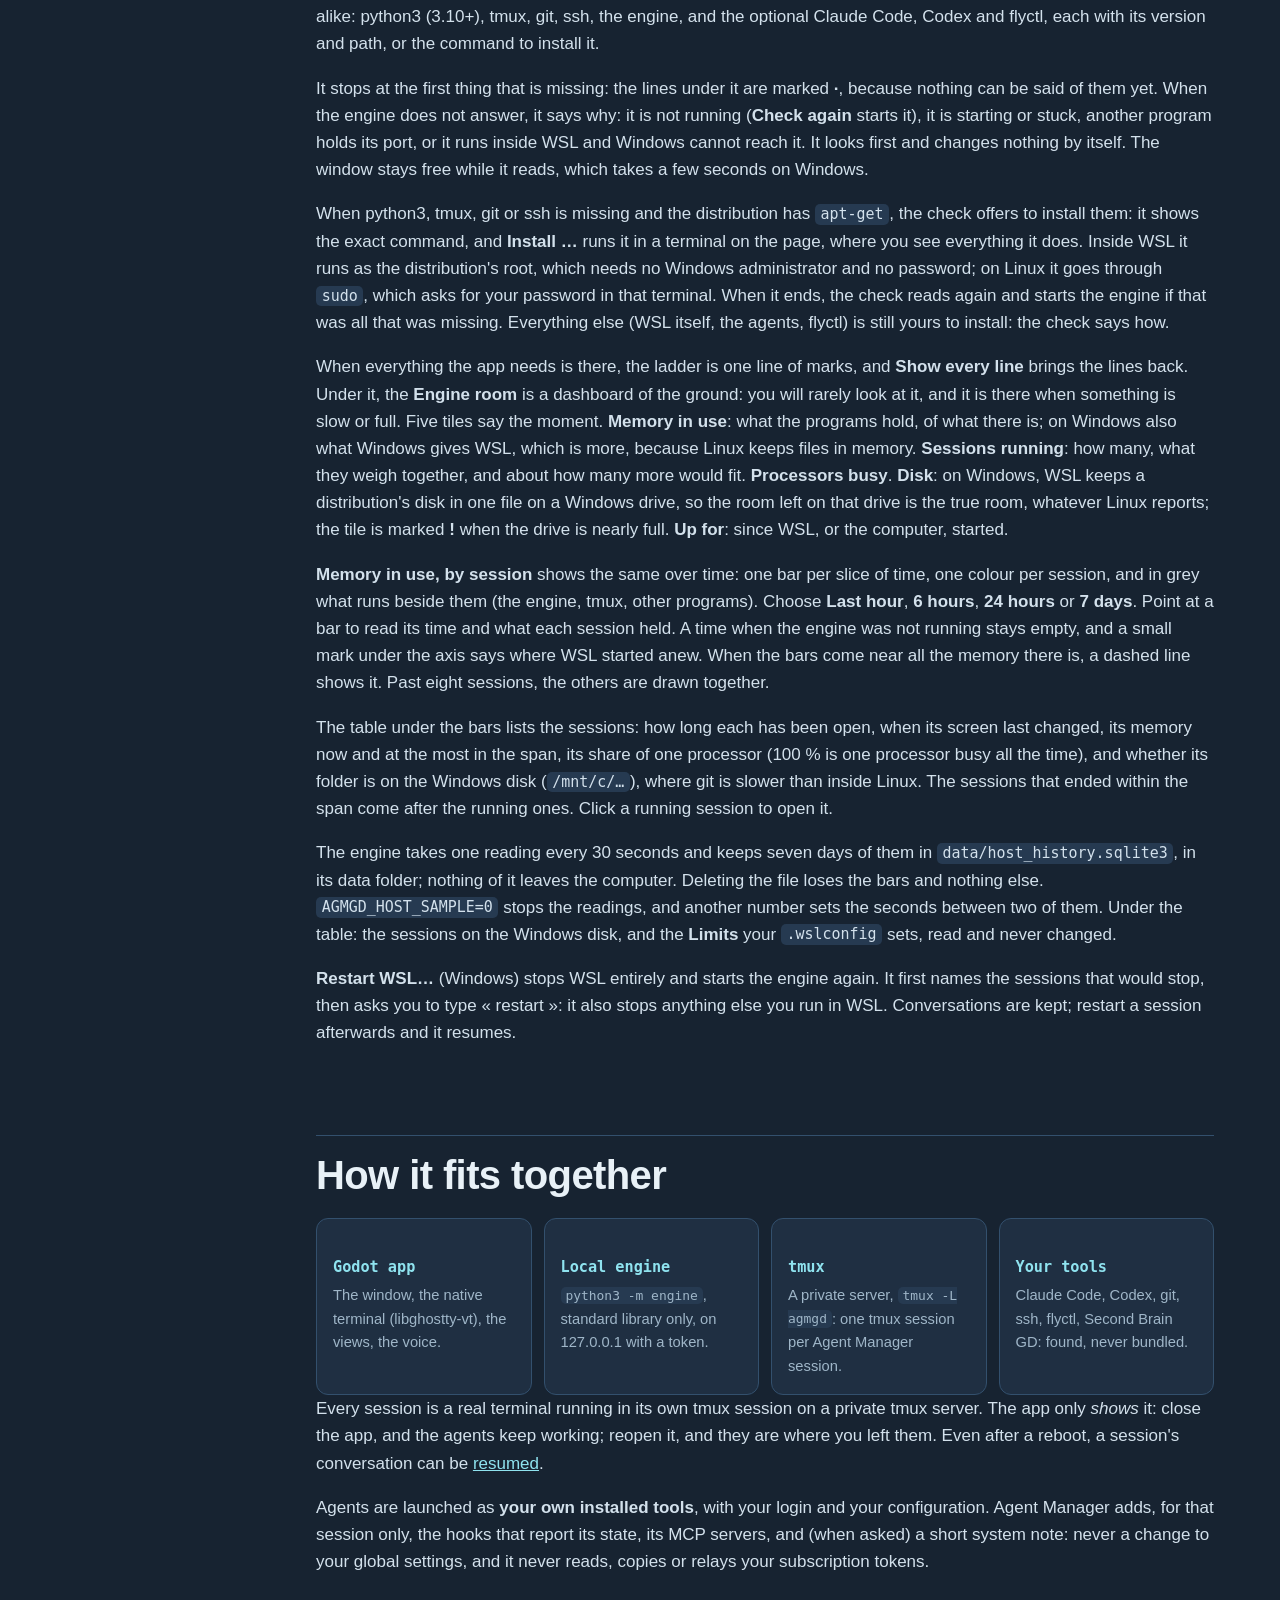
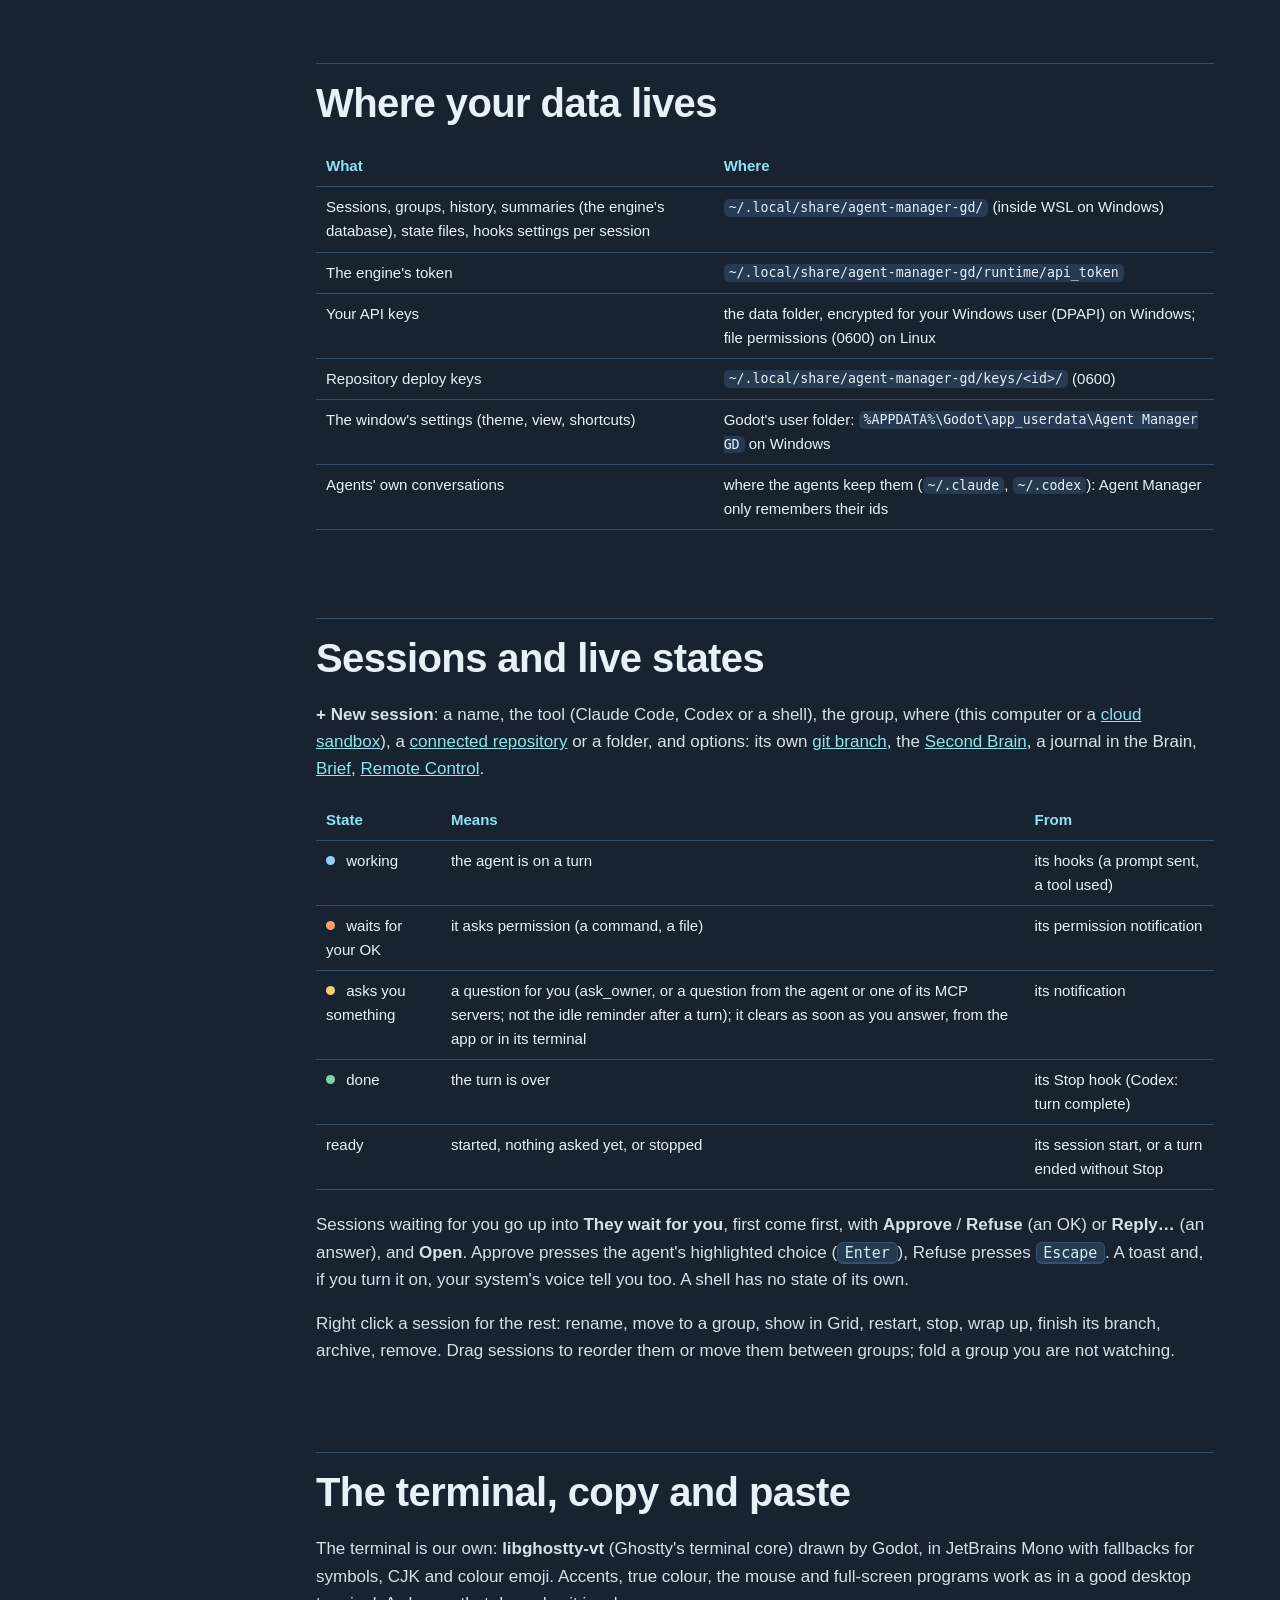
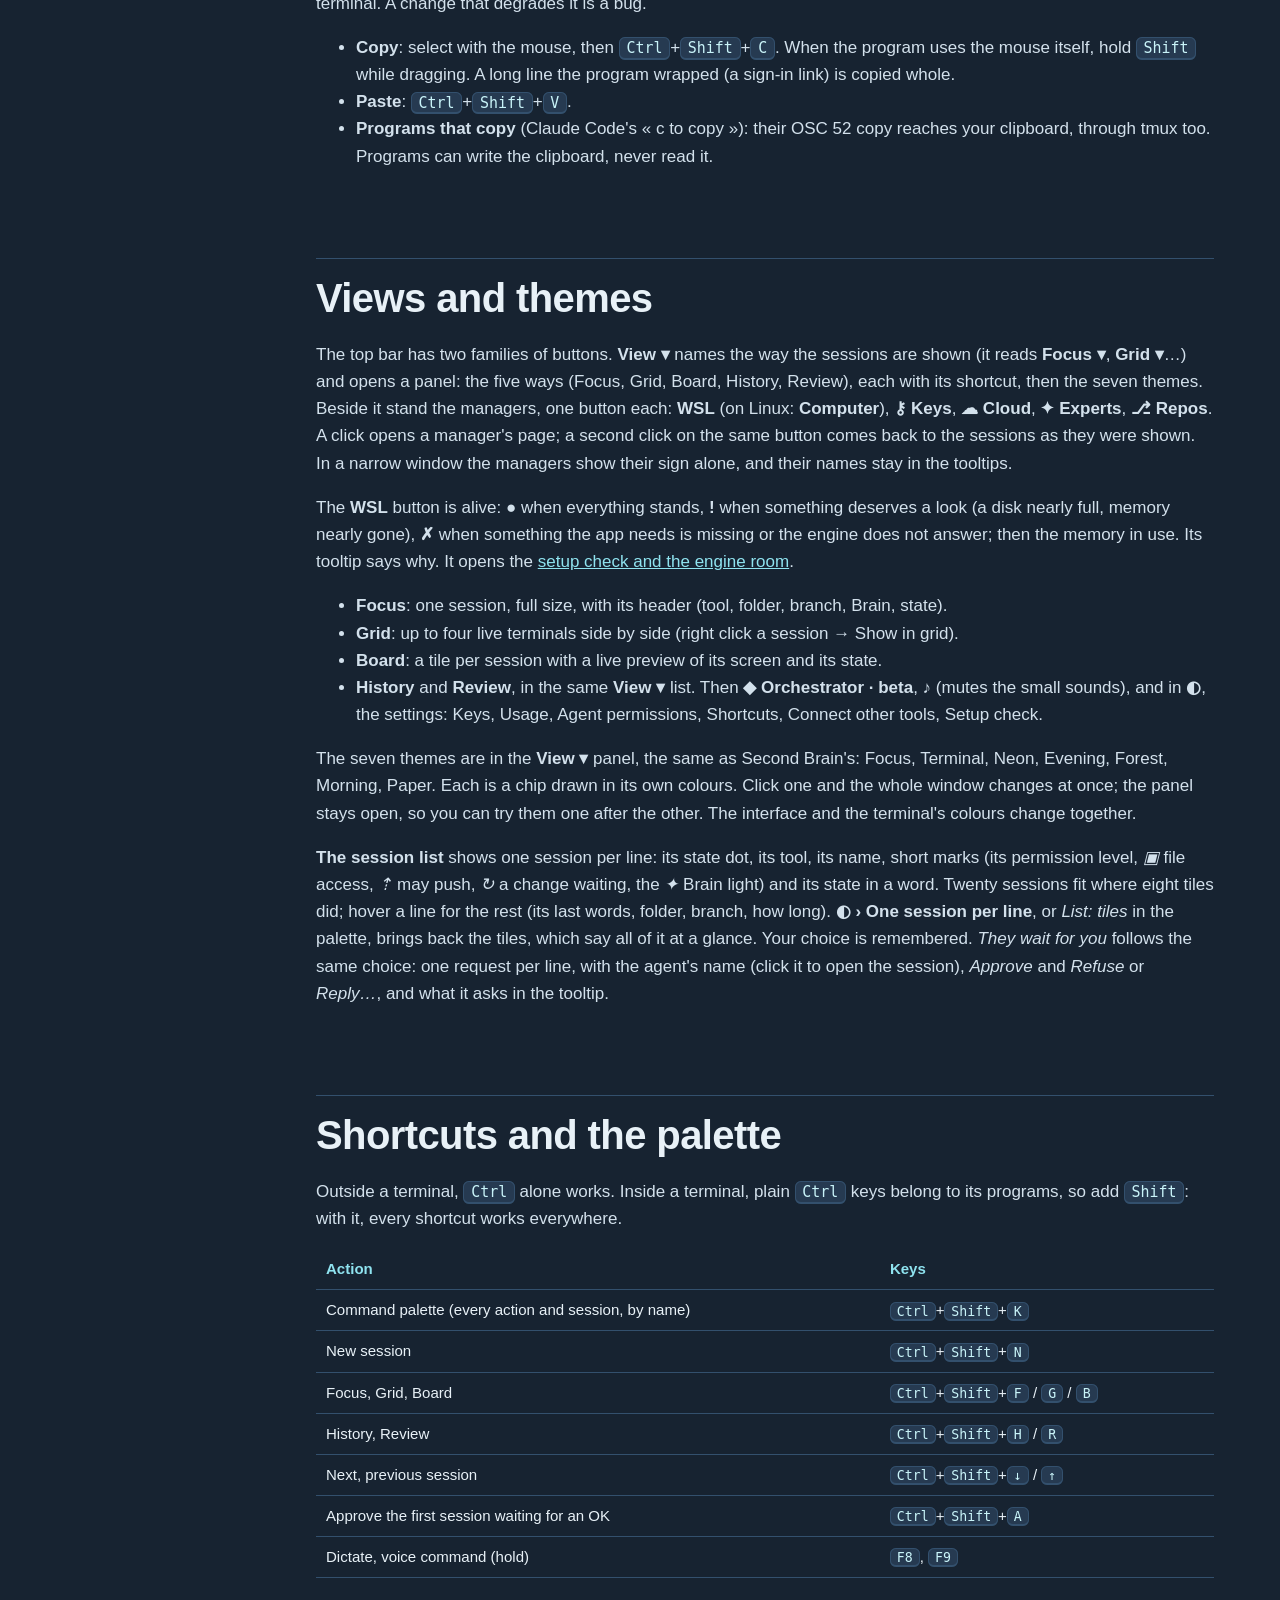
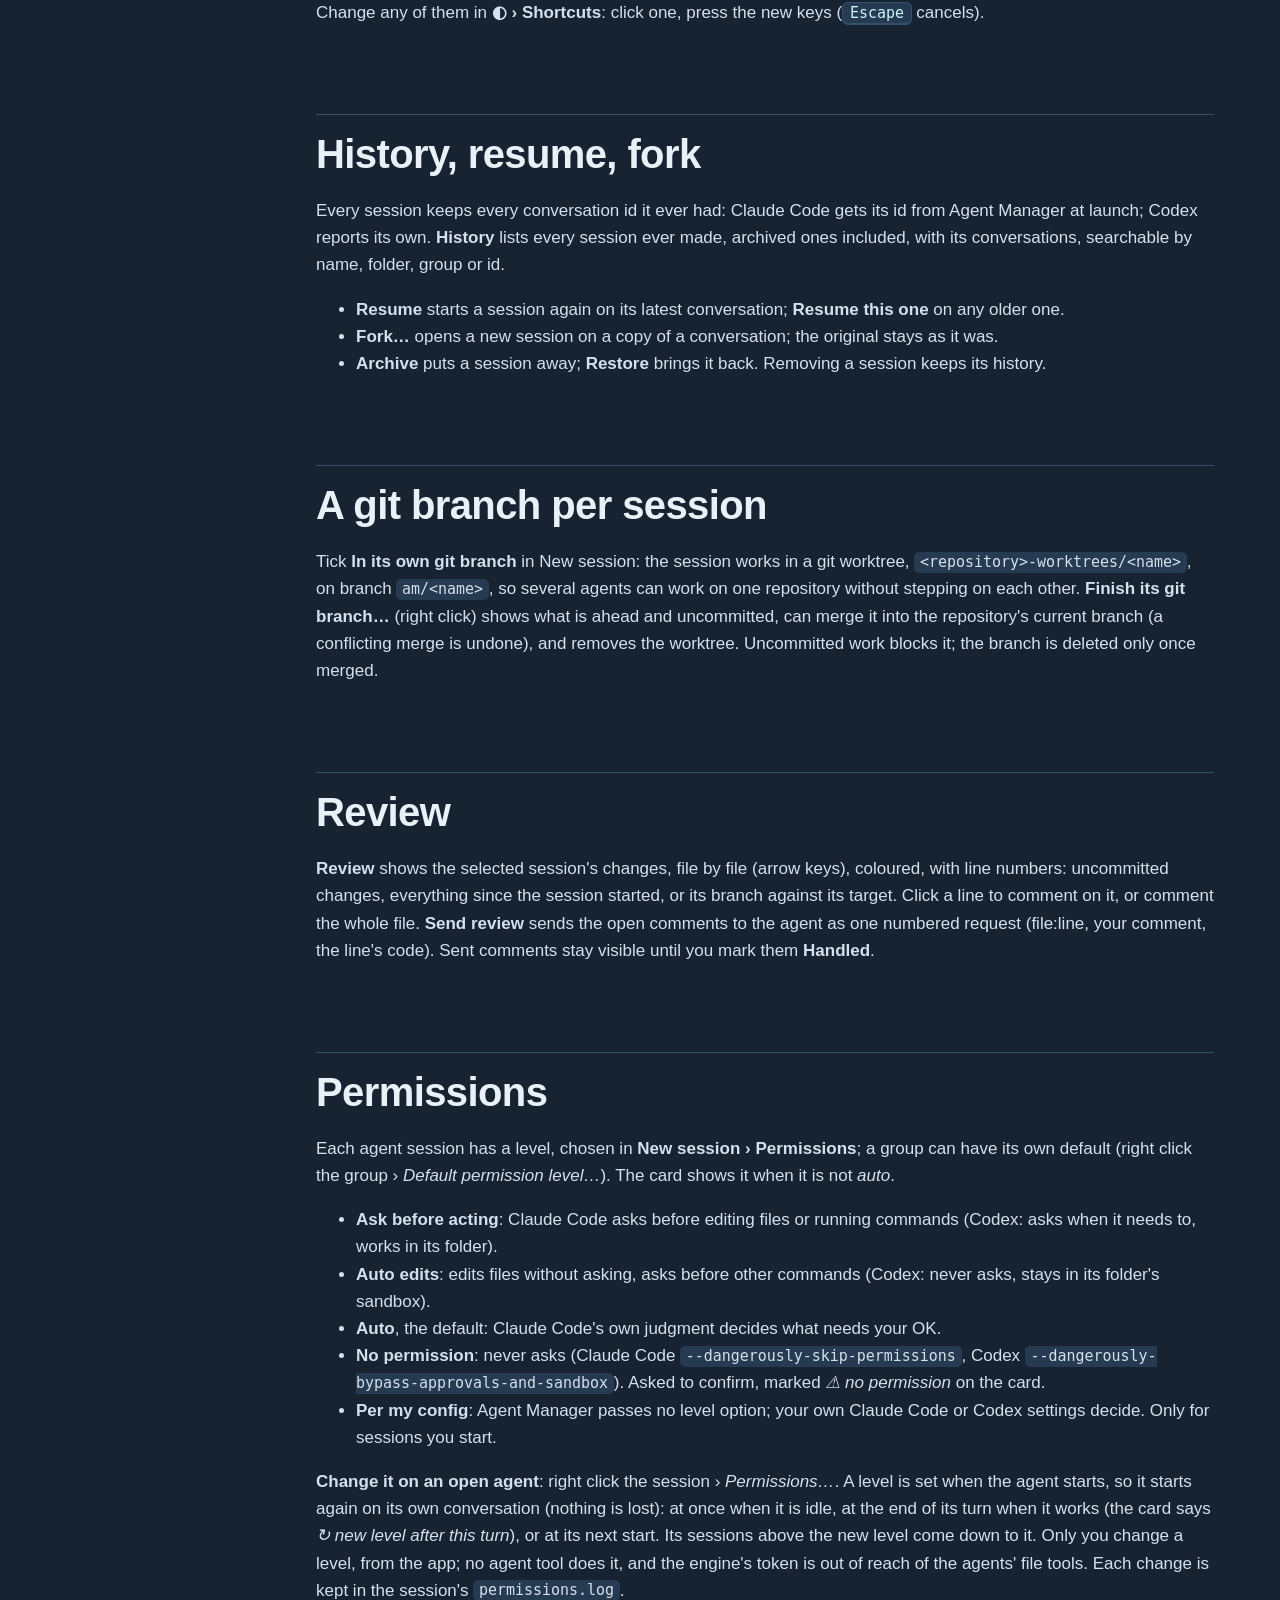
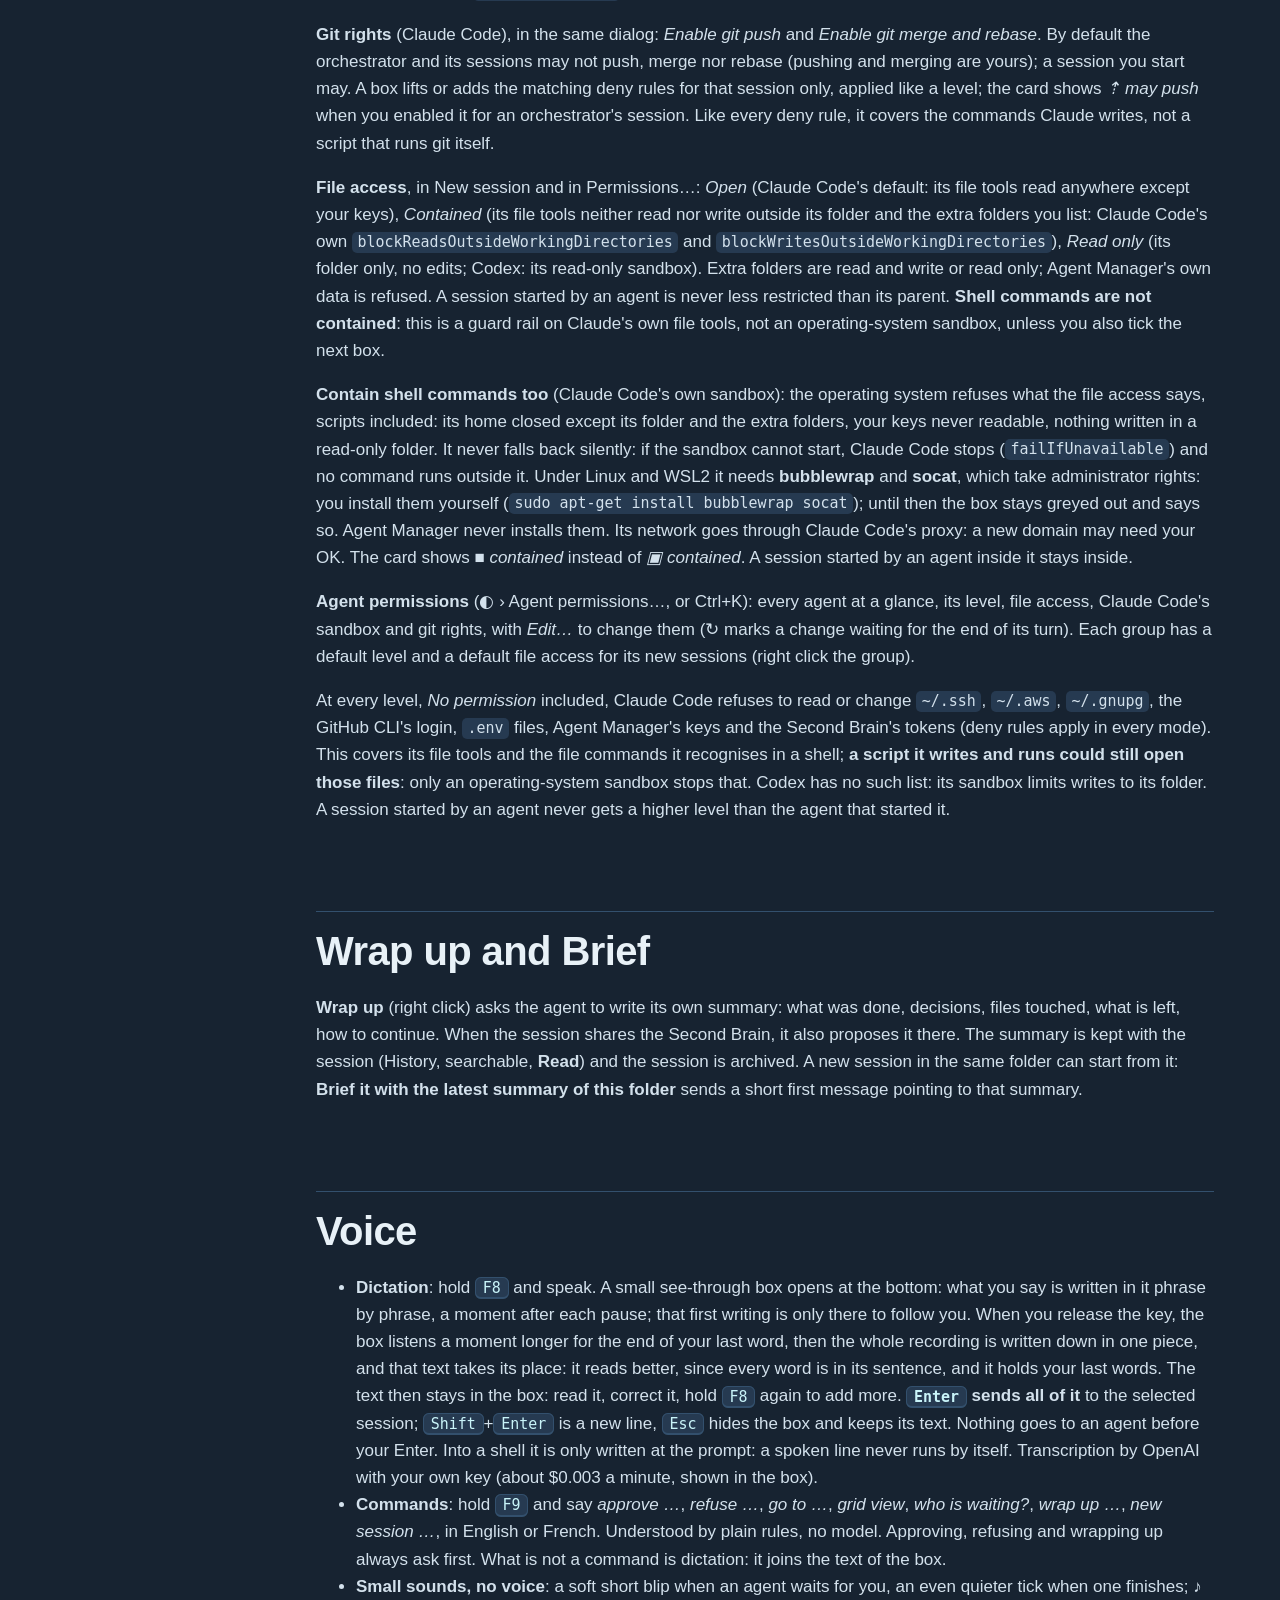
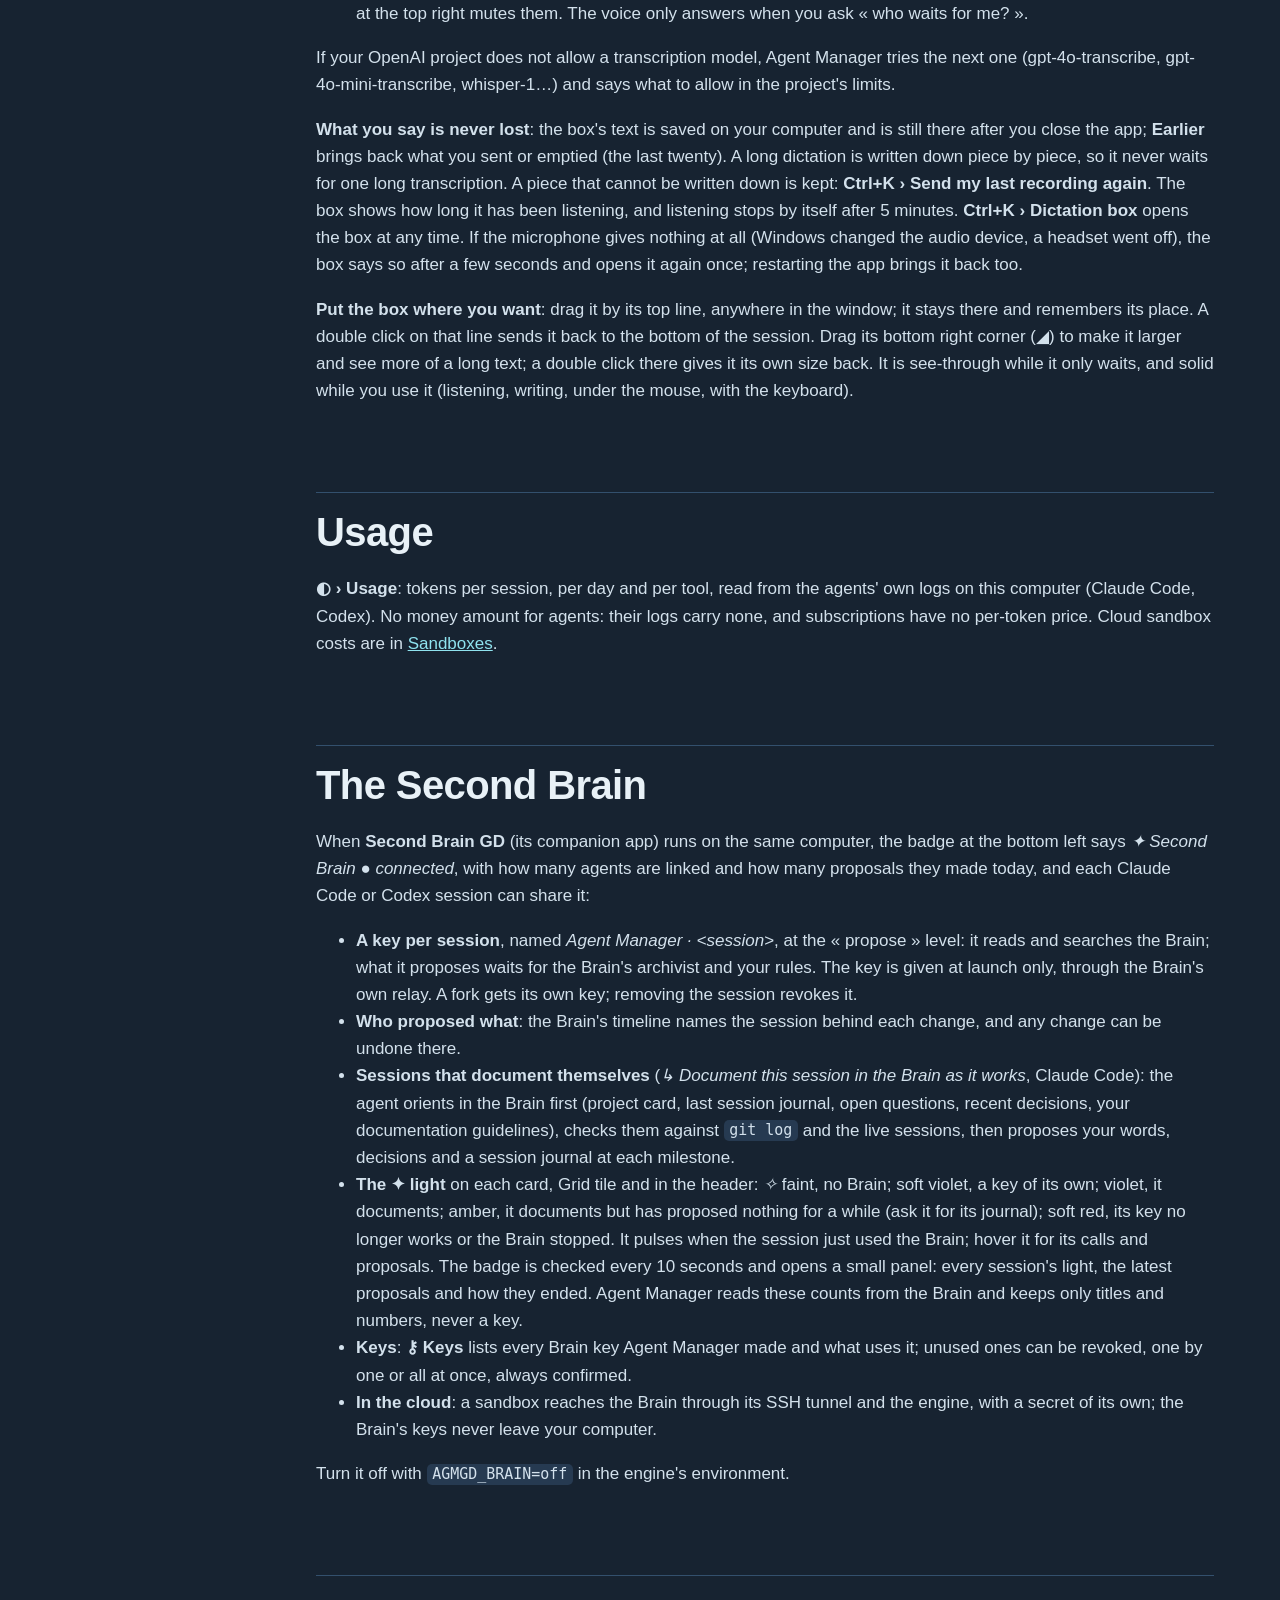
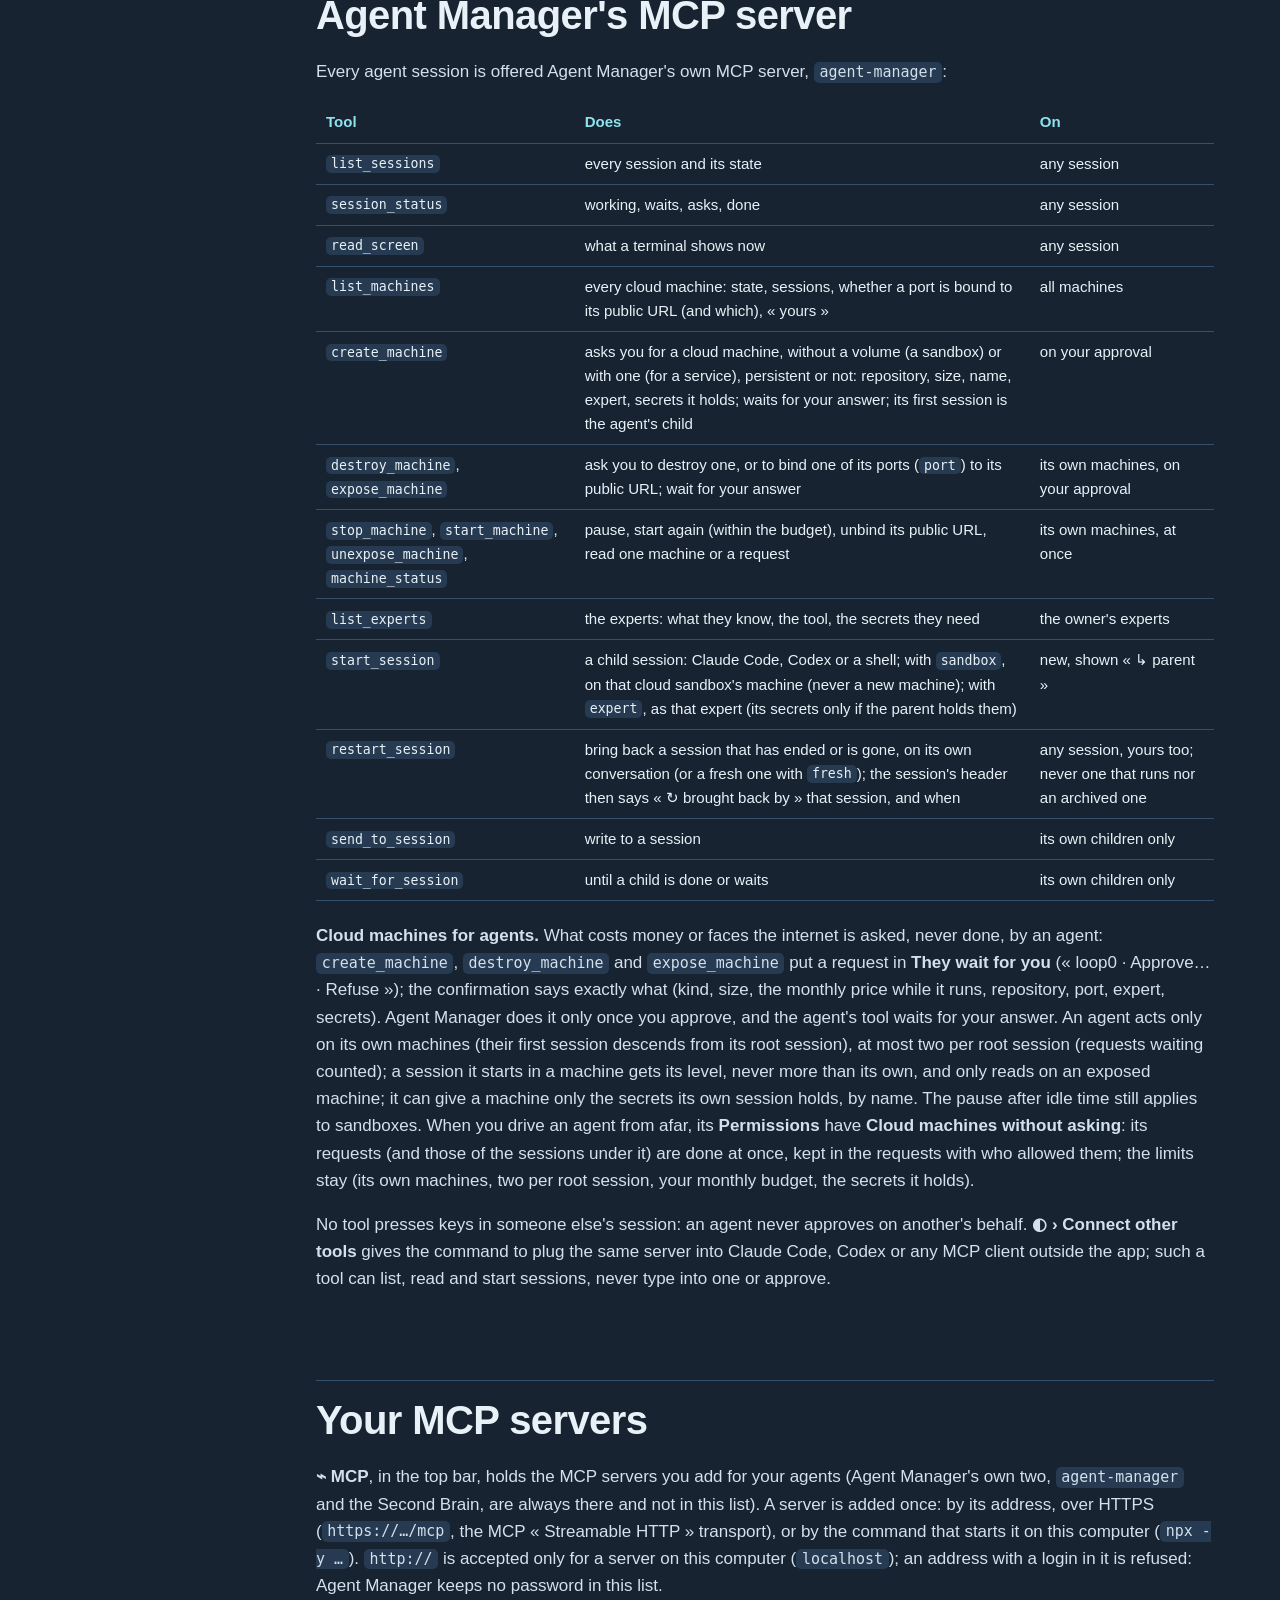
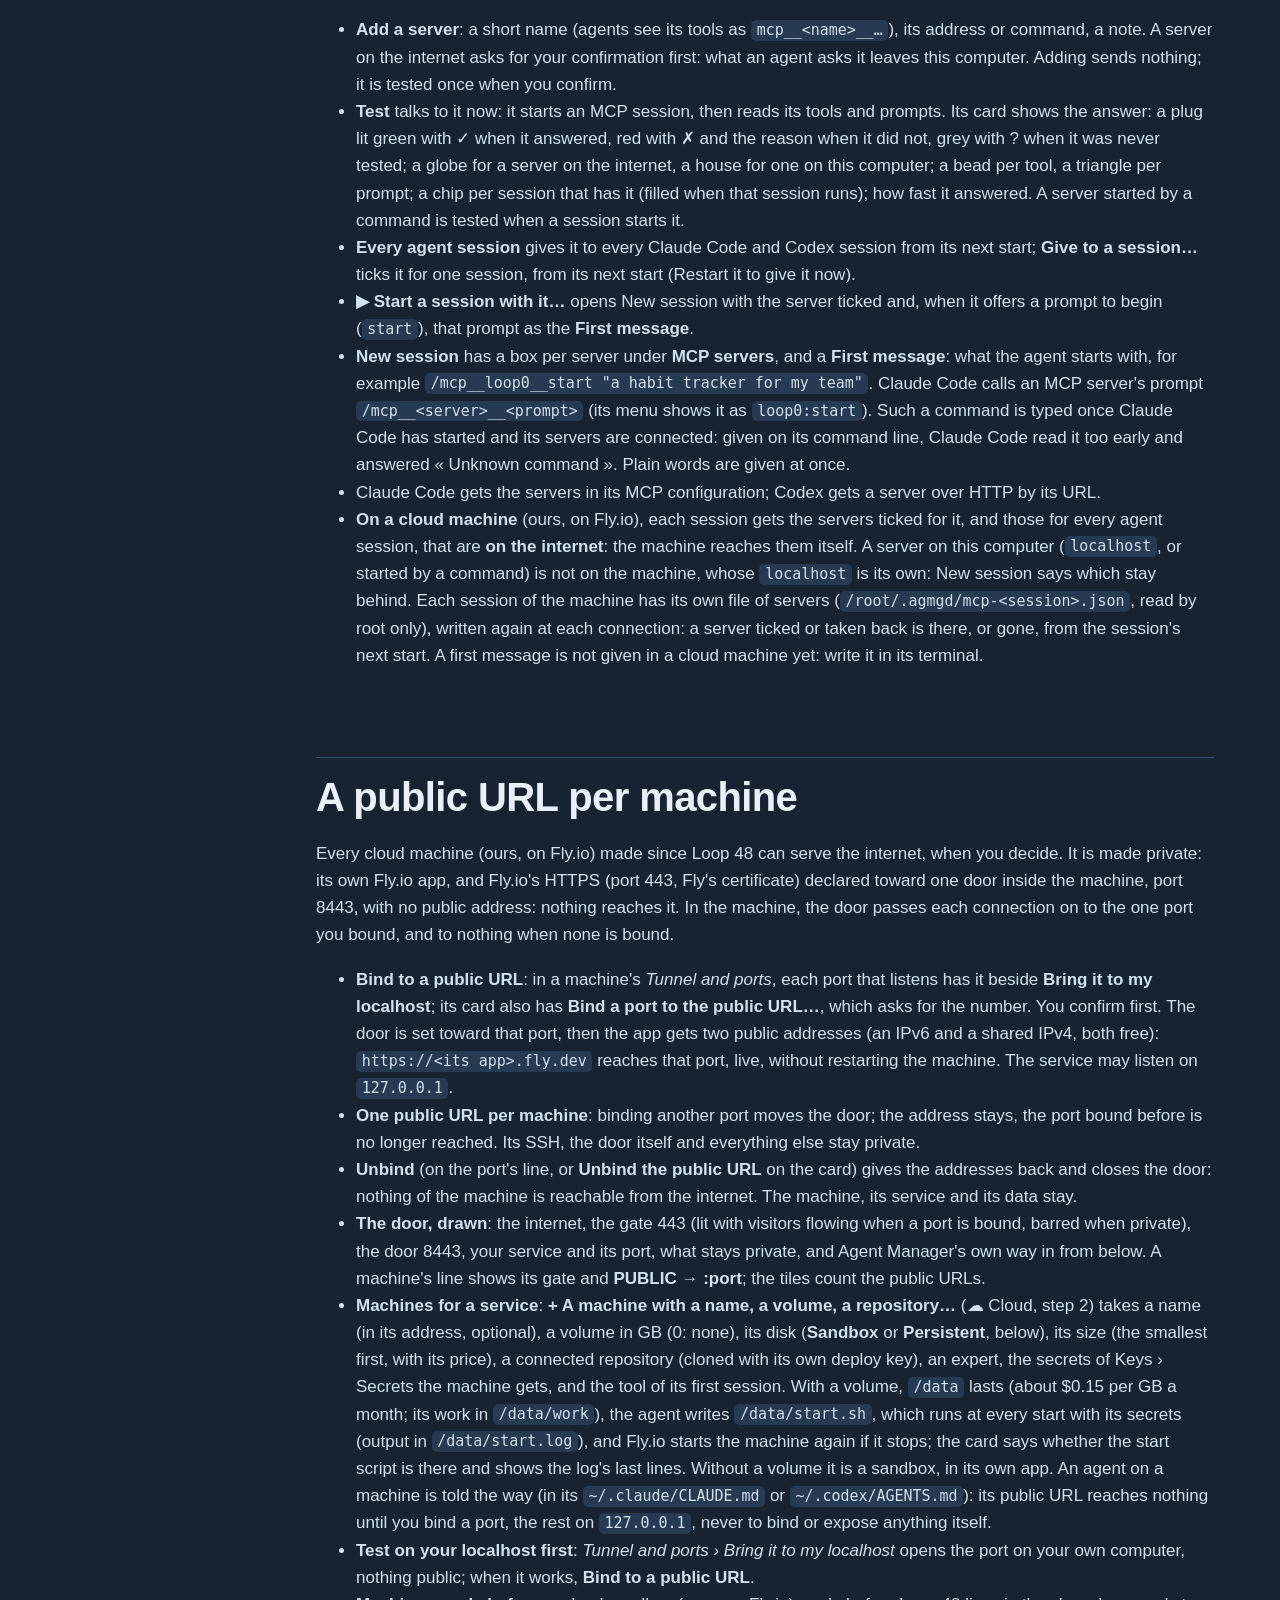
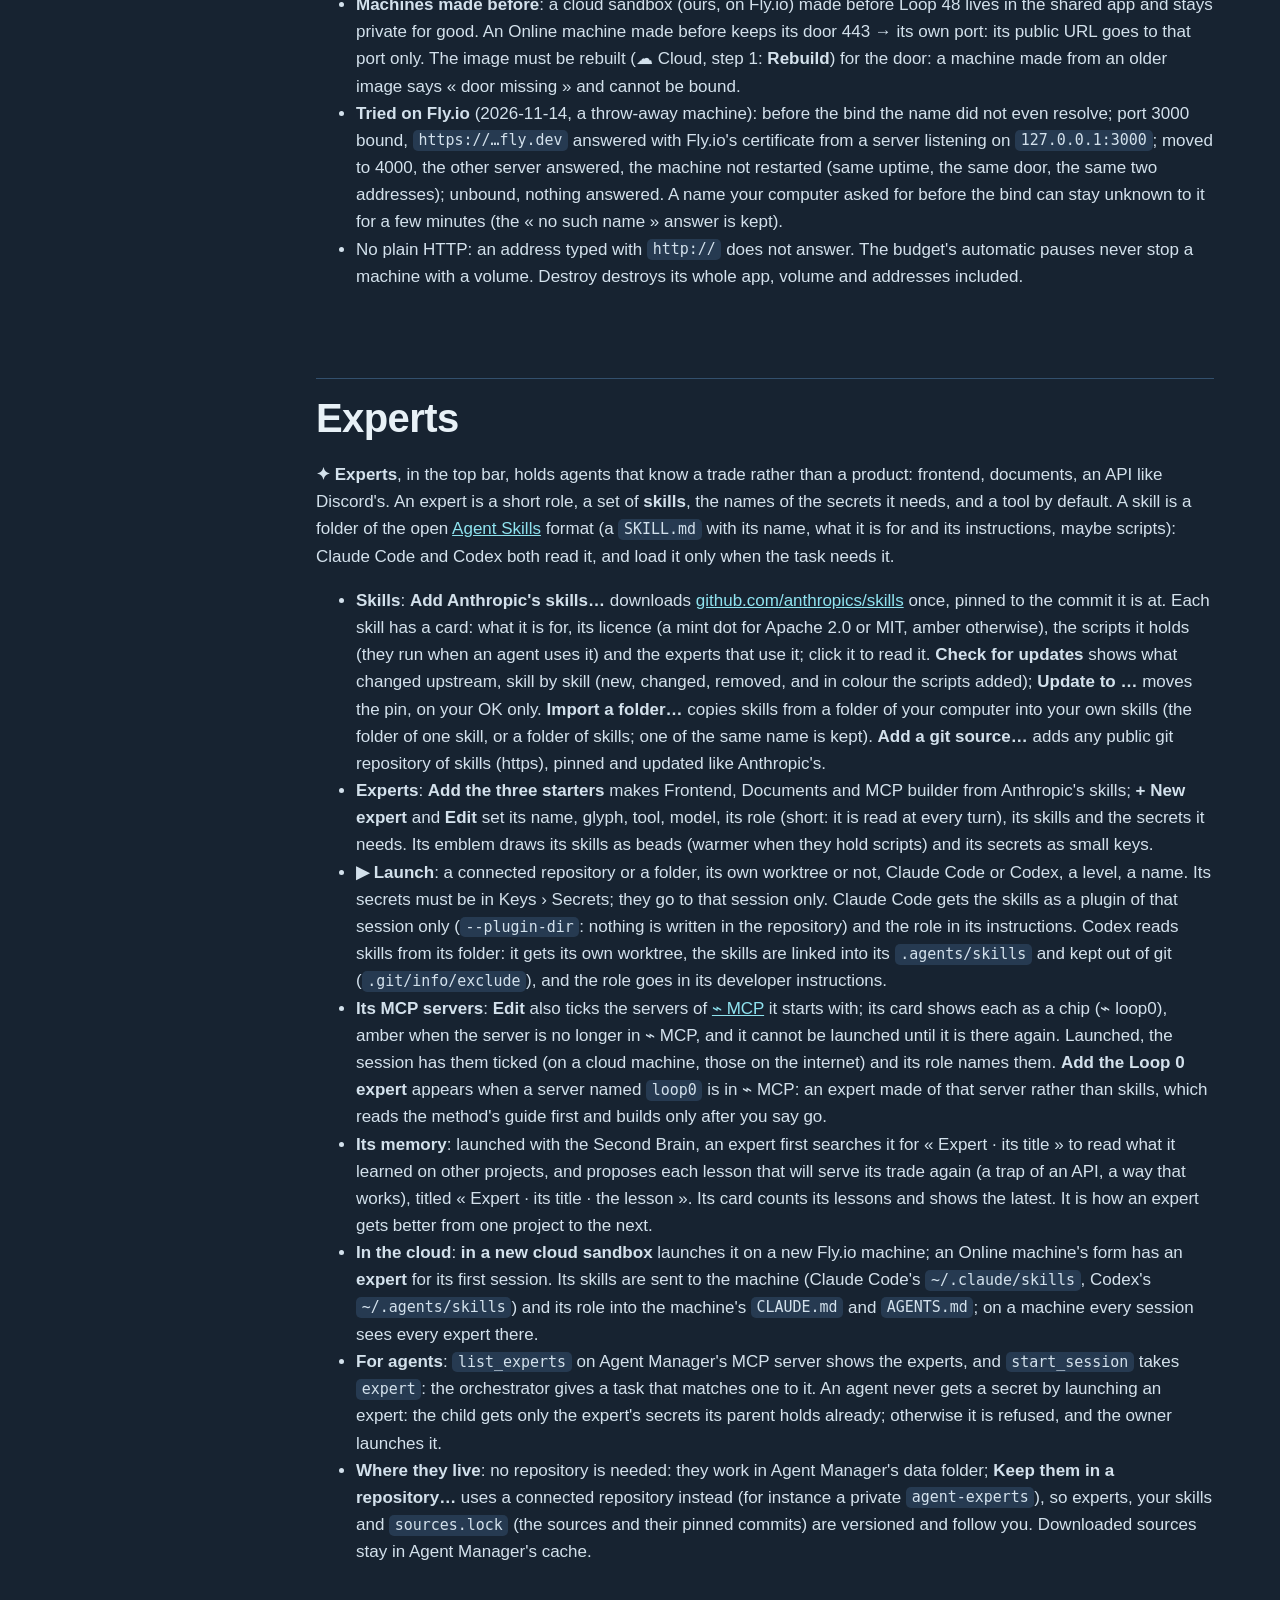
==== commit bbd88a0d: "Loop 49c: experts that bring their MCP servers: ticked in its editor, chips on its card, the session" ====
--- a/public/docs.html
+++ b/public/docs.html
@@ -550,6 +550,12 @@
             and the role in its instructions. Codex reads skills from its folder: it gets its own worktree, the skills
             are linked into its <code>.agents/skills</code> and kept out of git (<code>.git/info/exclude</code>), and the
             role goes in its developer instructions.</li>
+          <li><b>Its MCP servers</b>: <b>Edit</b> also ticks the servers of <a href="#mcp-servers">⌁ MCP</a> it starts
+            with; its card shows each as a chip (⌁ loop0), amber when the server is no longer in ⌁ MCP, and it cannot be
+            launched until it is there again. Launched, the session has them ticked (on a cloud machine, those on the
+            internet) and its role names them. <b>Add the Loop 0 expert</b> appears when a server named <code>loop0</code> is in
+            ⌁ MCP: an expert made of that server rather than skills, which reads the method's guide first and builds only
+            after you say go.</li>
           <li><b>Its memory</b>: launched with the Second Brain, an expert first searches it for « Expert · its title » to
             read what it learned on other projects, and proposes each lesson that will serve its trade again (a trap of
             an API, a way that works), titled « Expert · its title · the lesson ». Its card counts its lessons and shows
